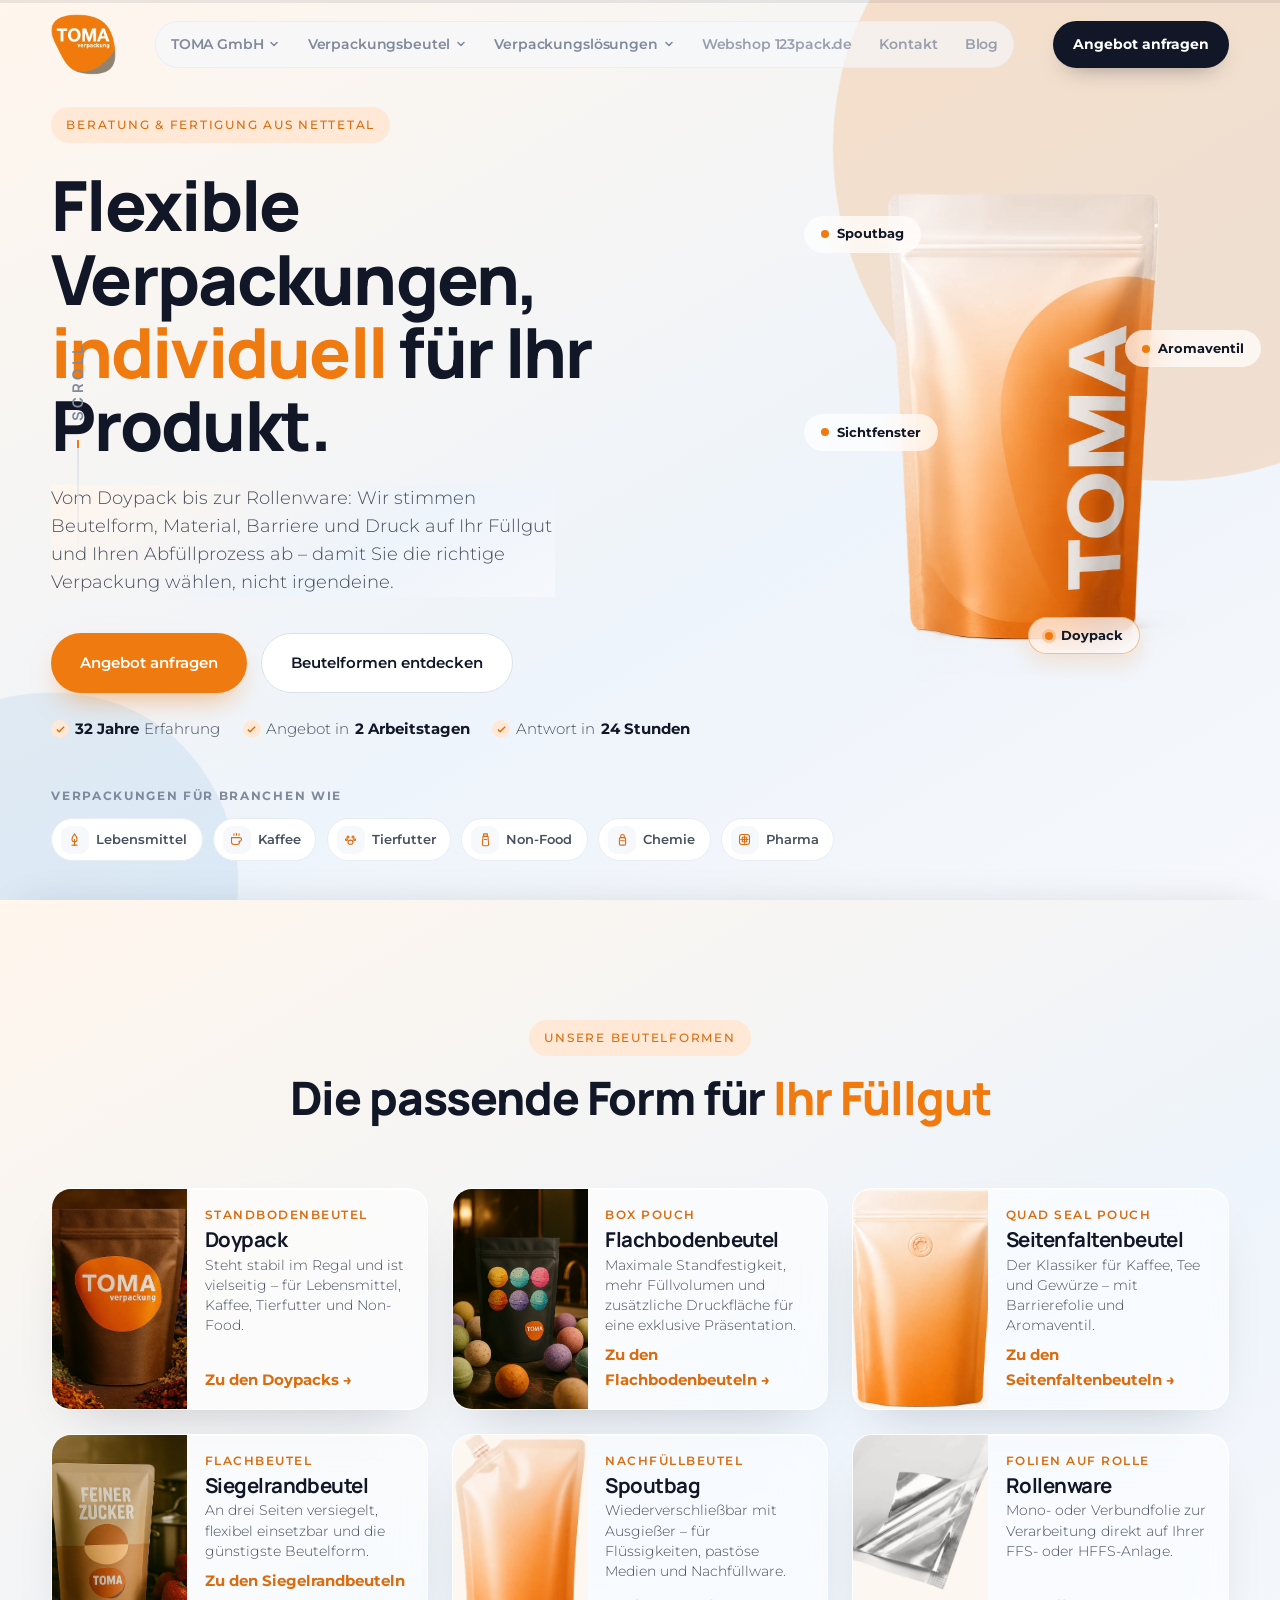
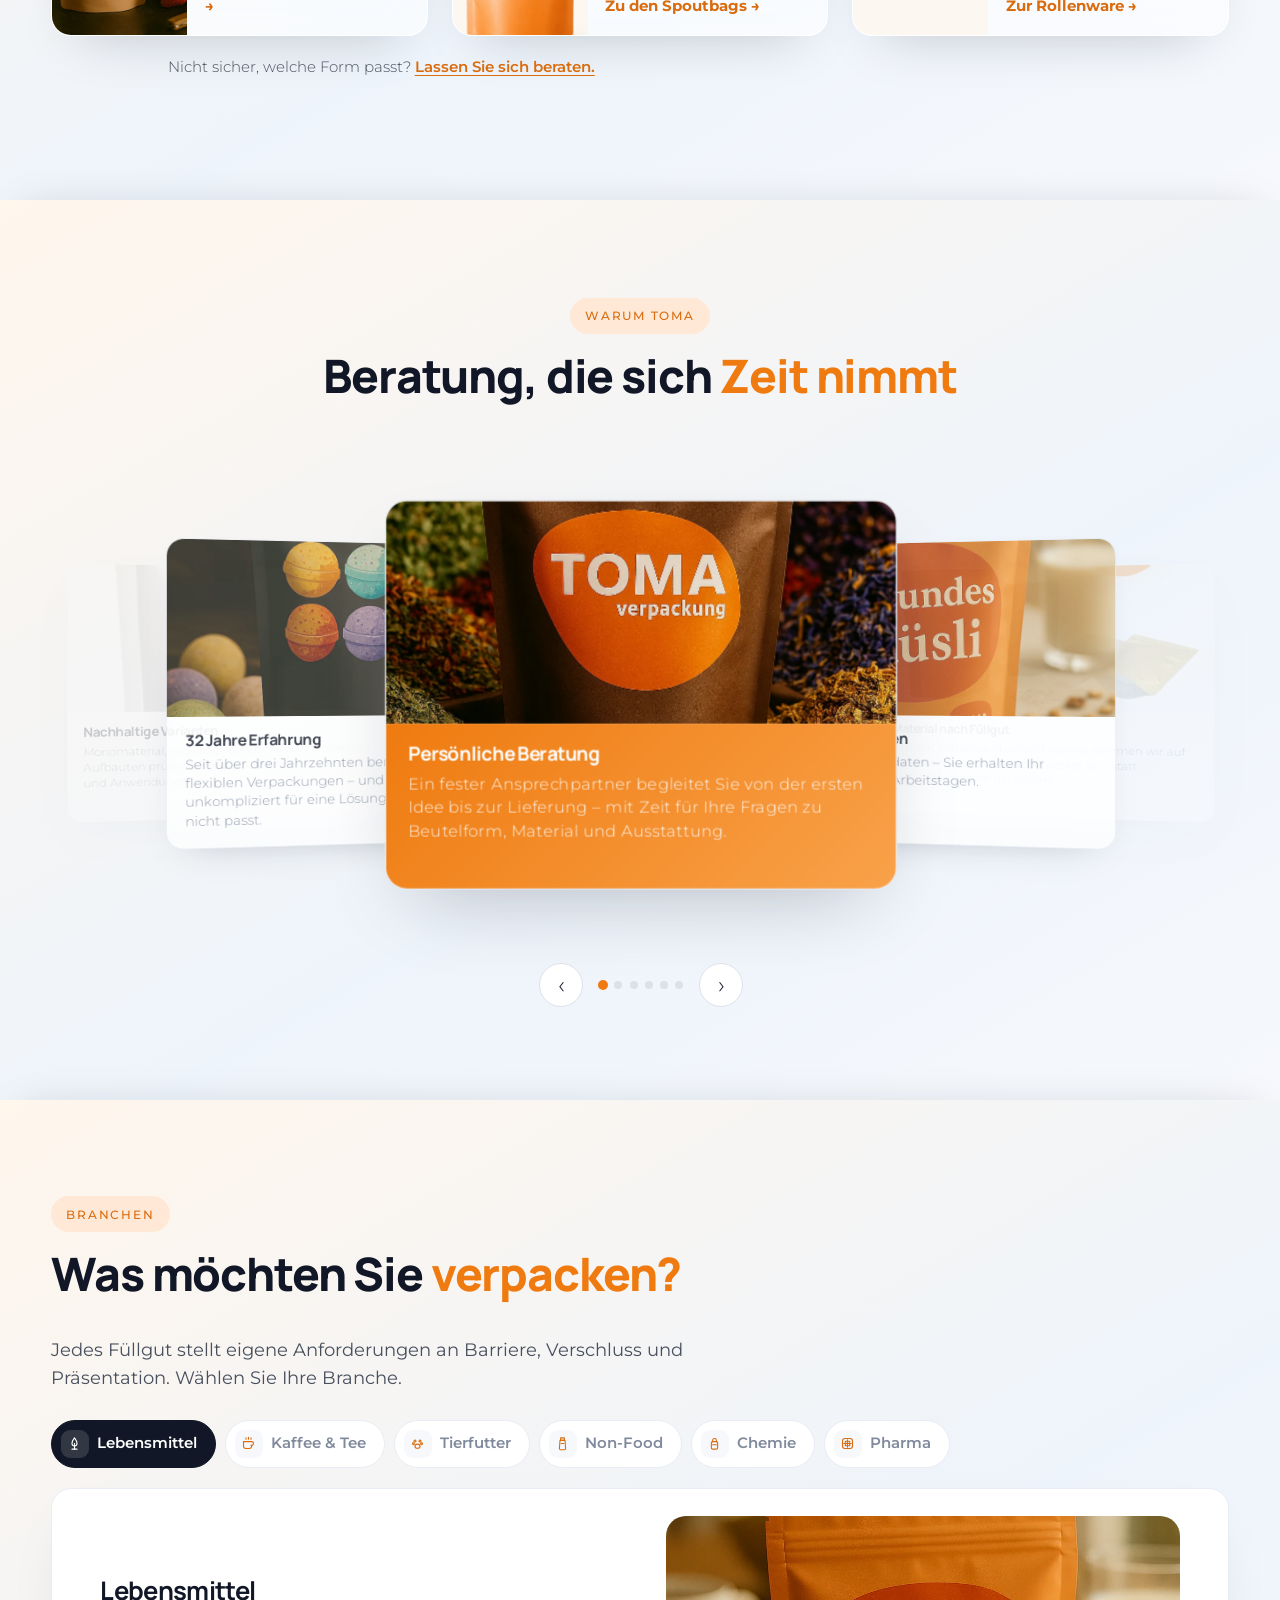
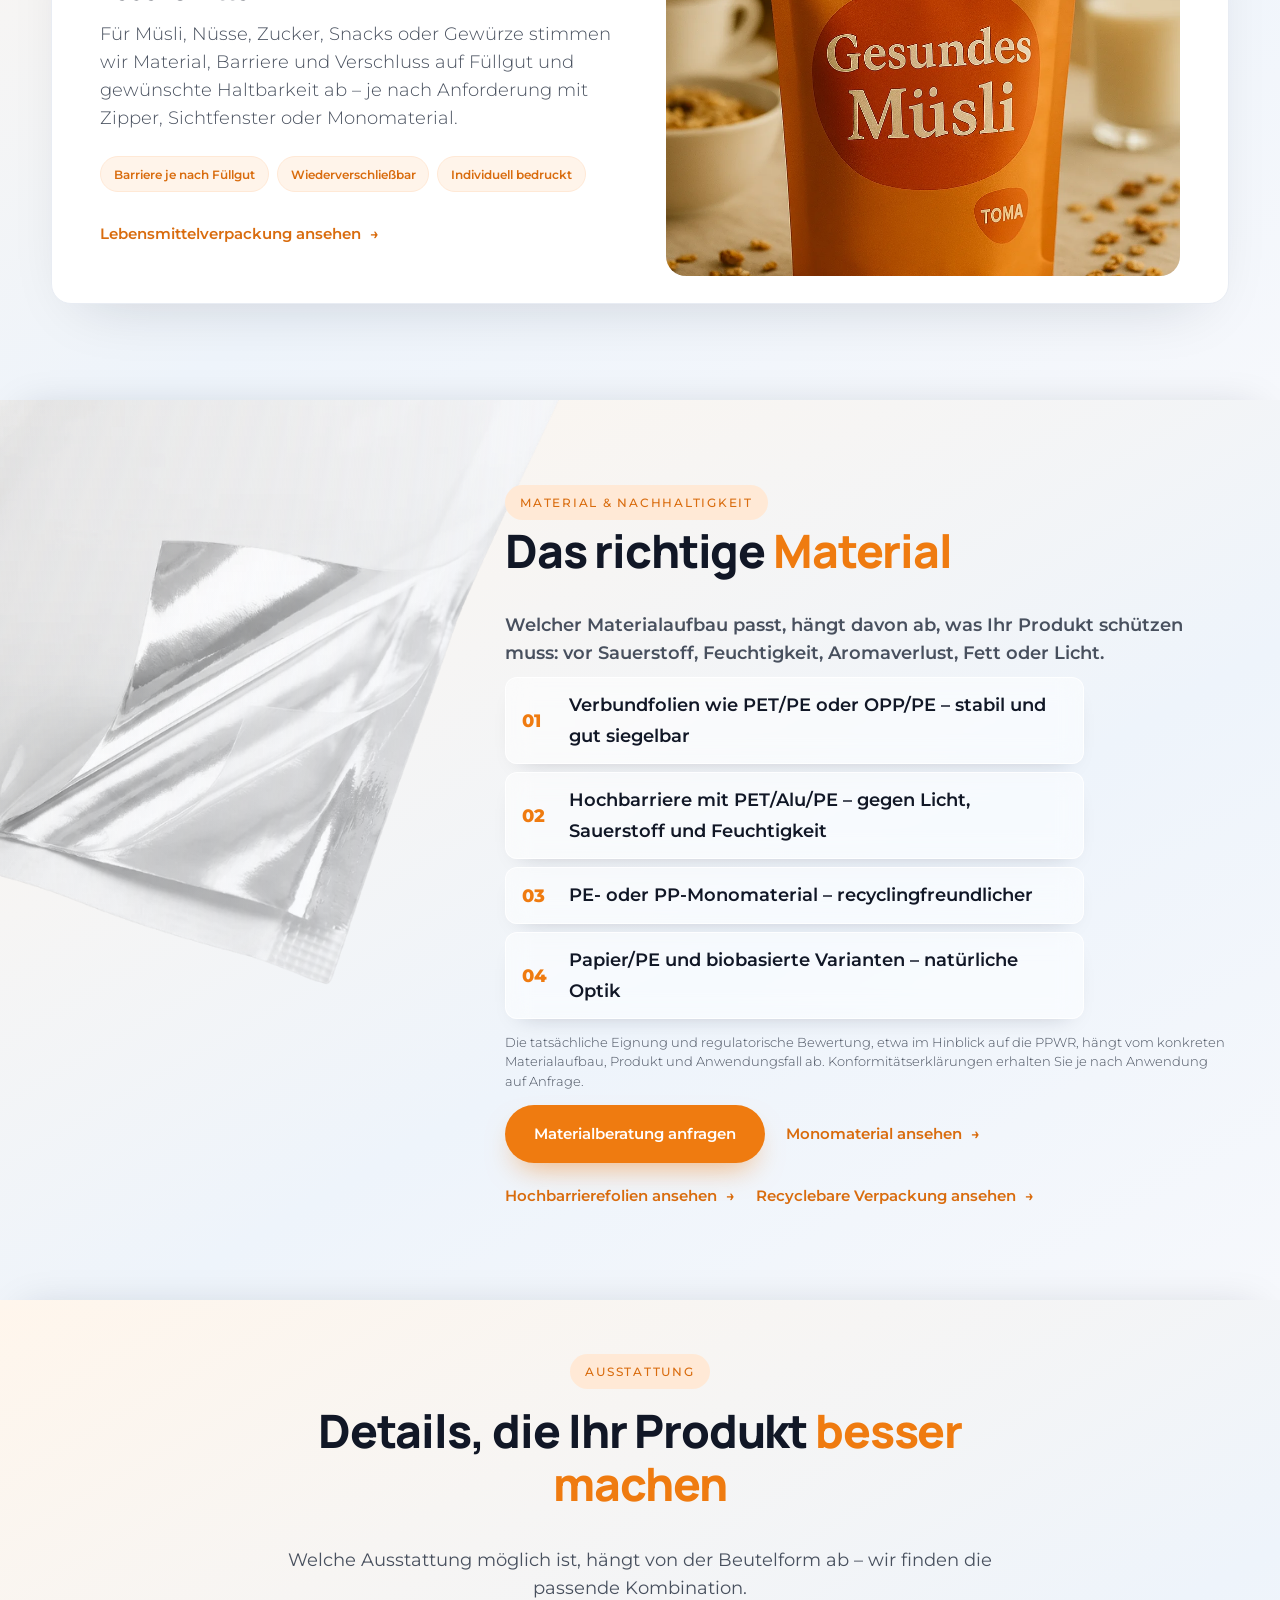
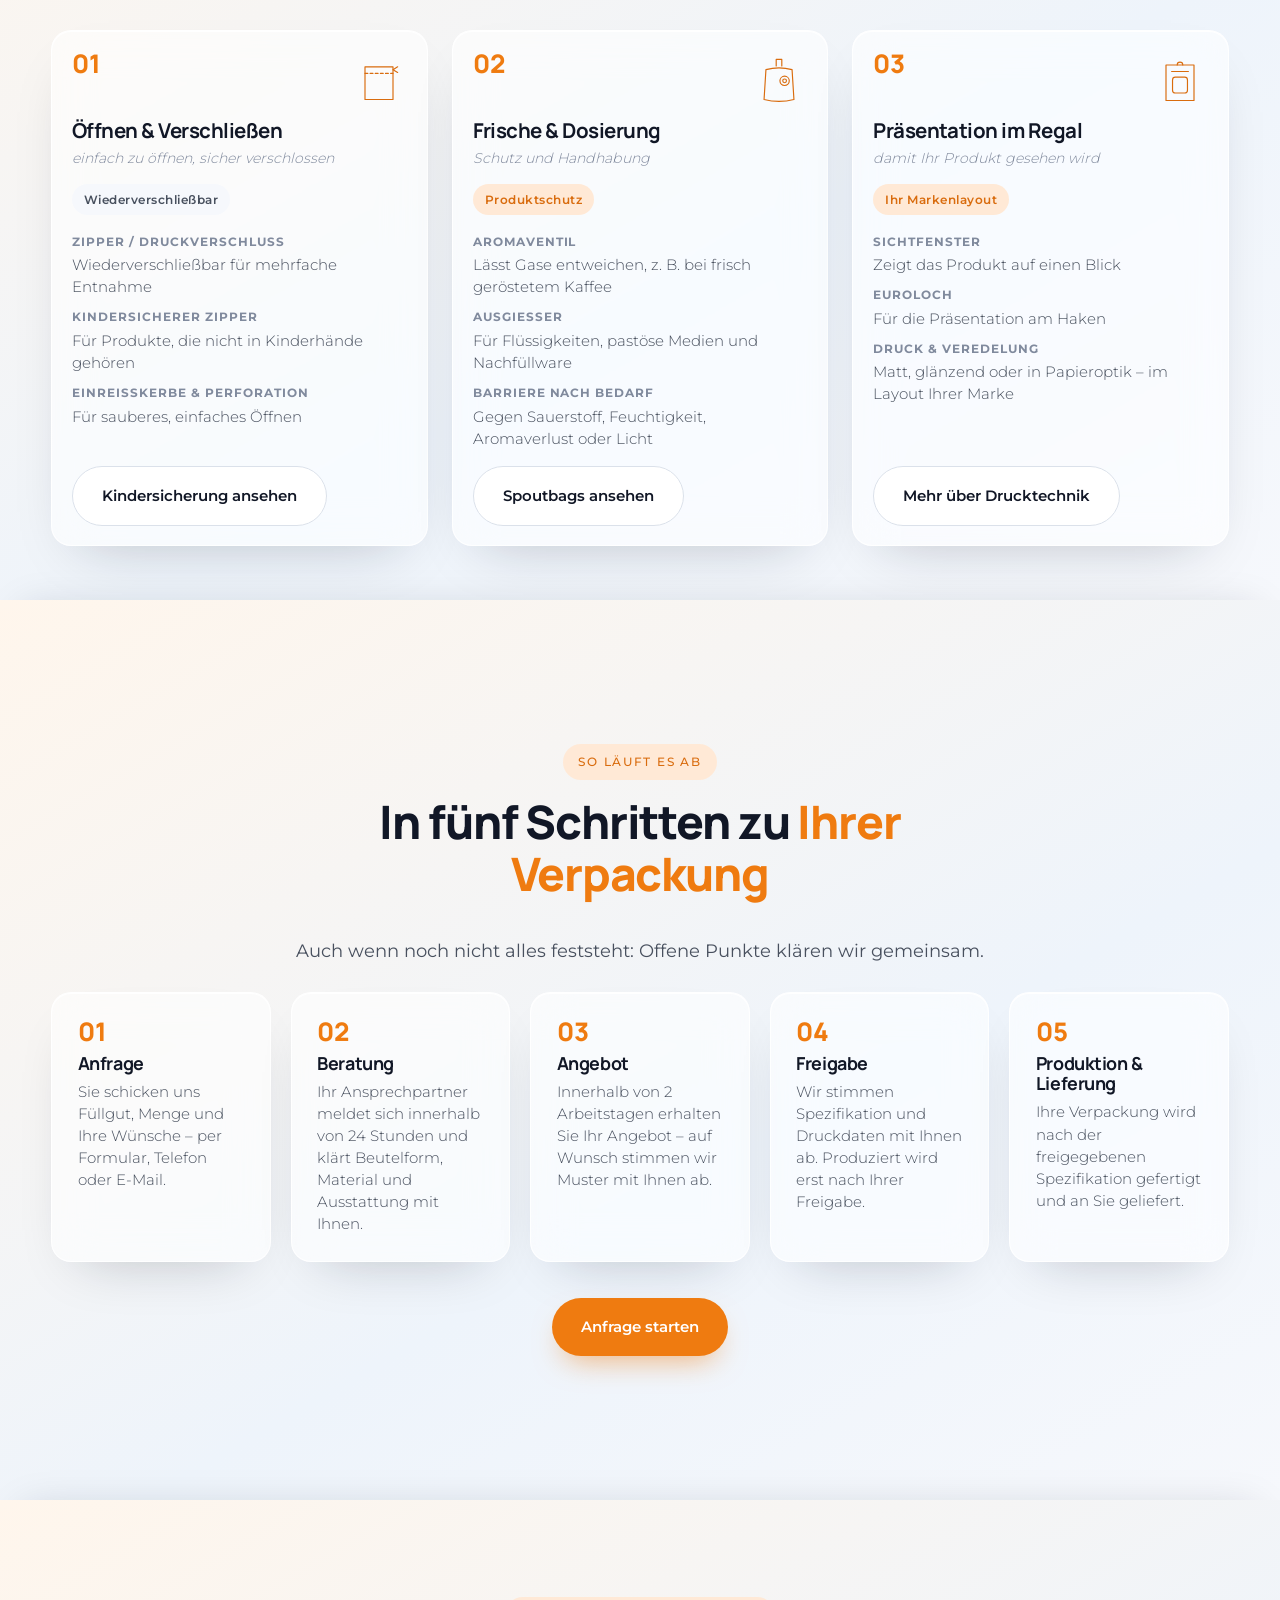
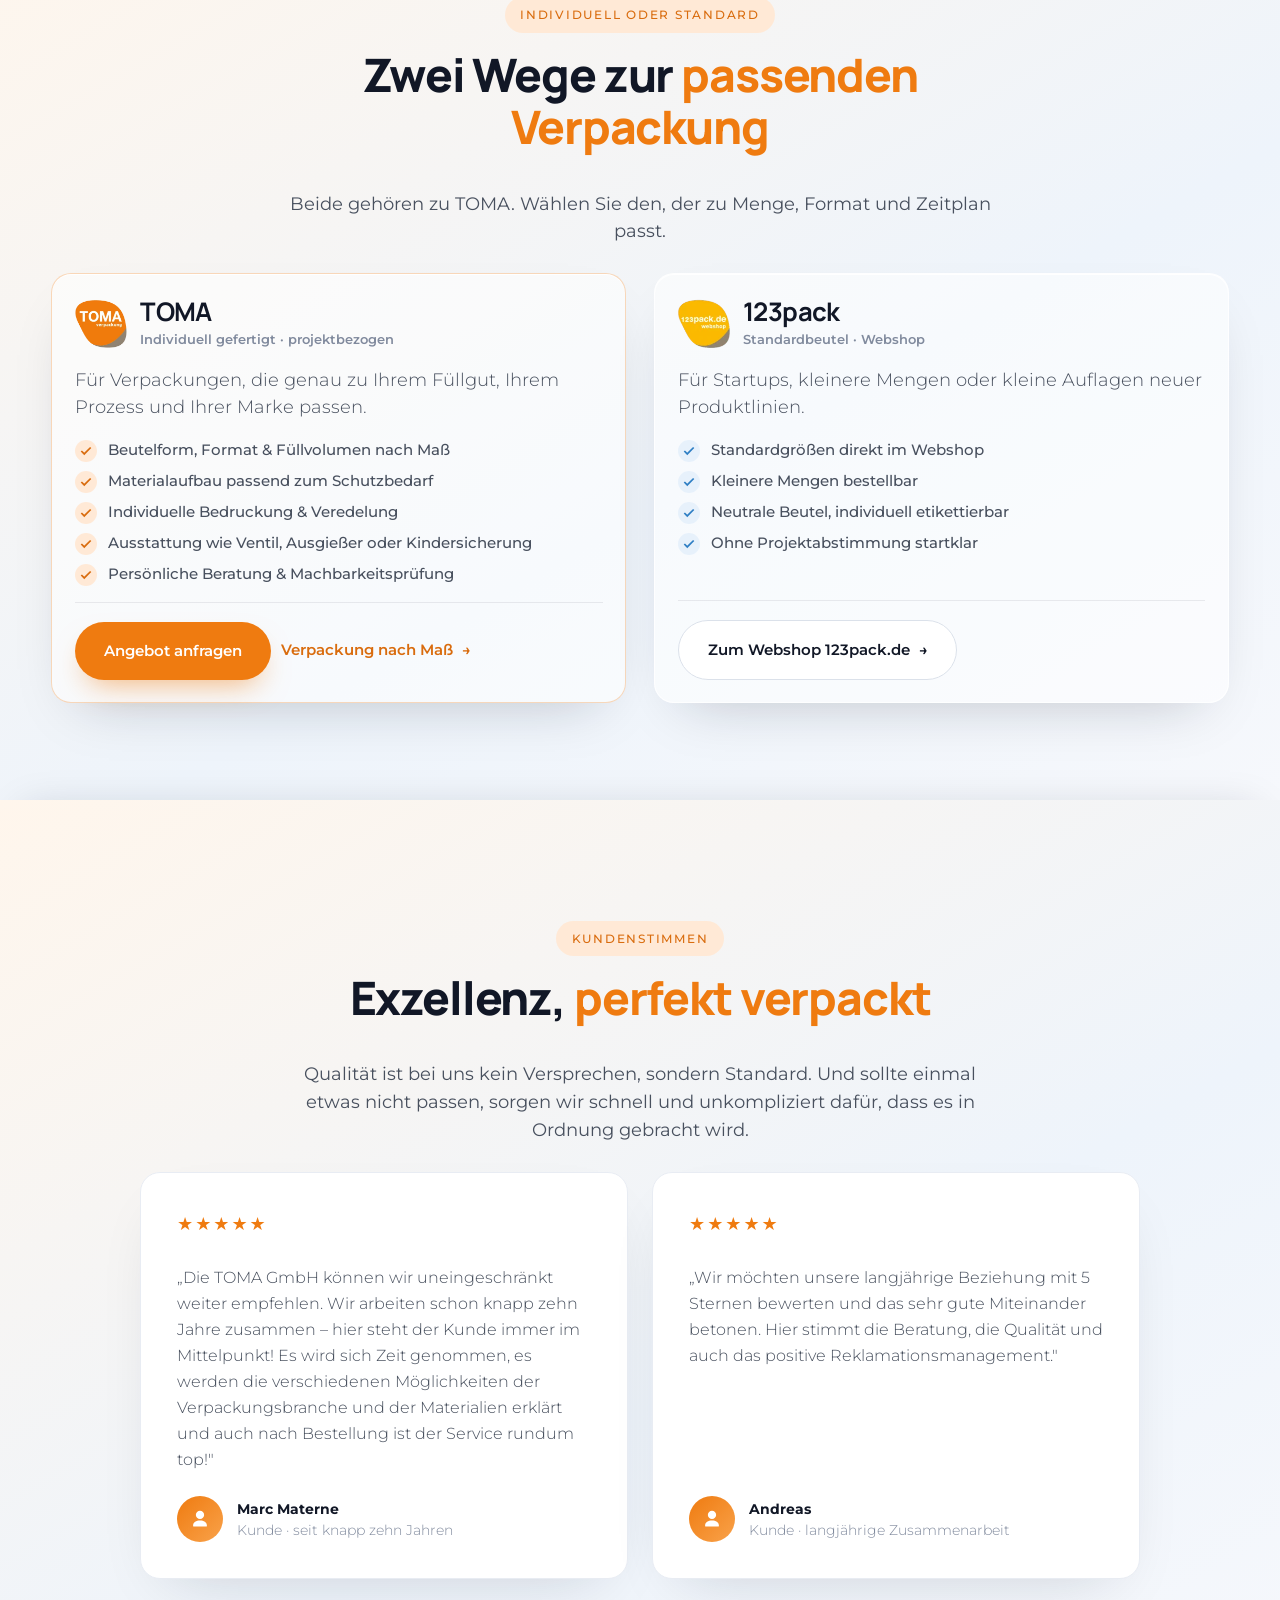
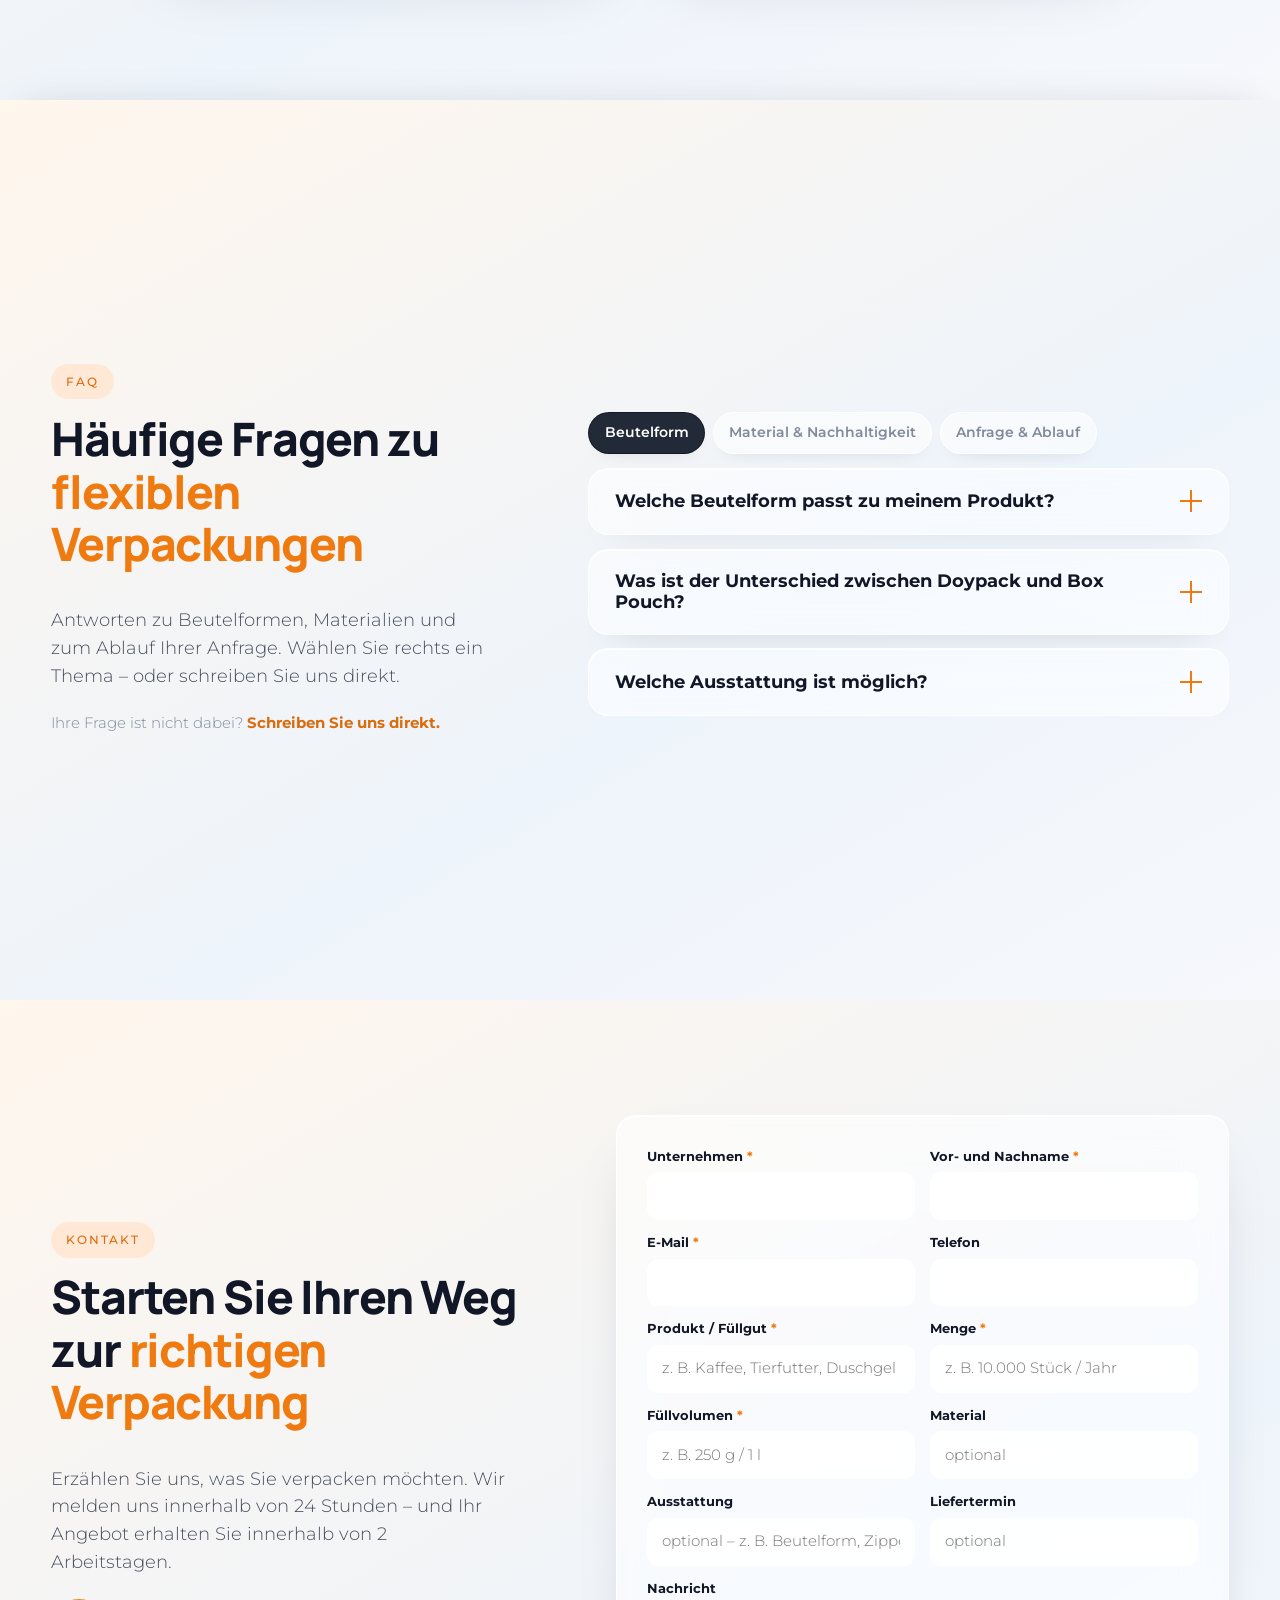
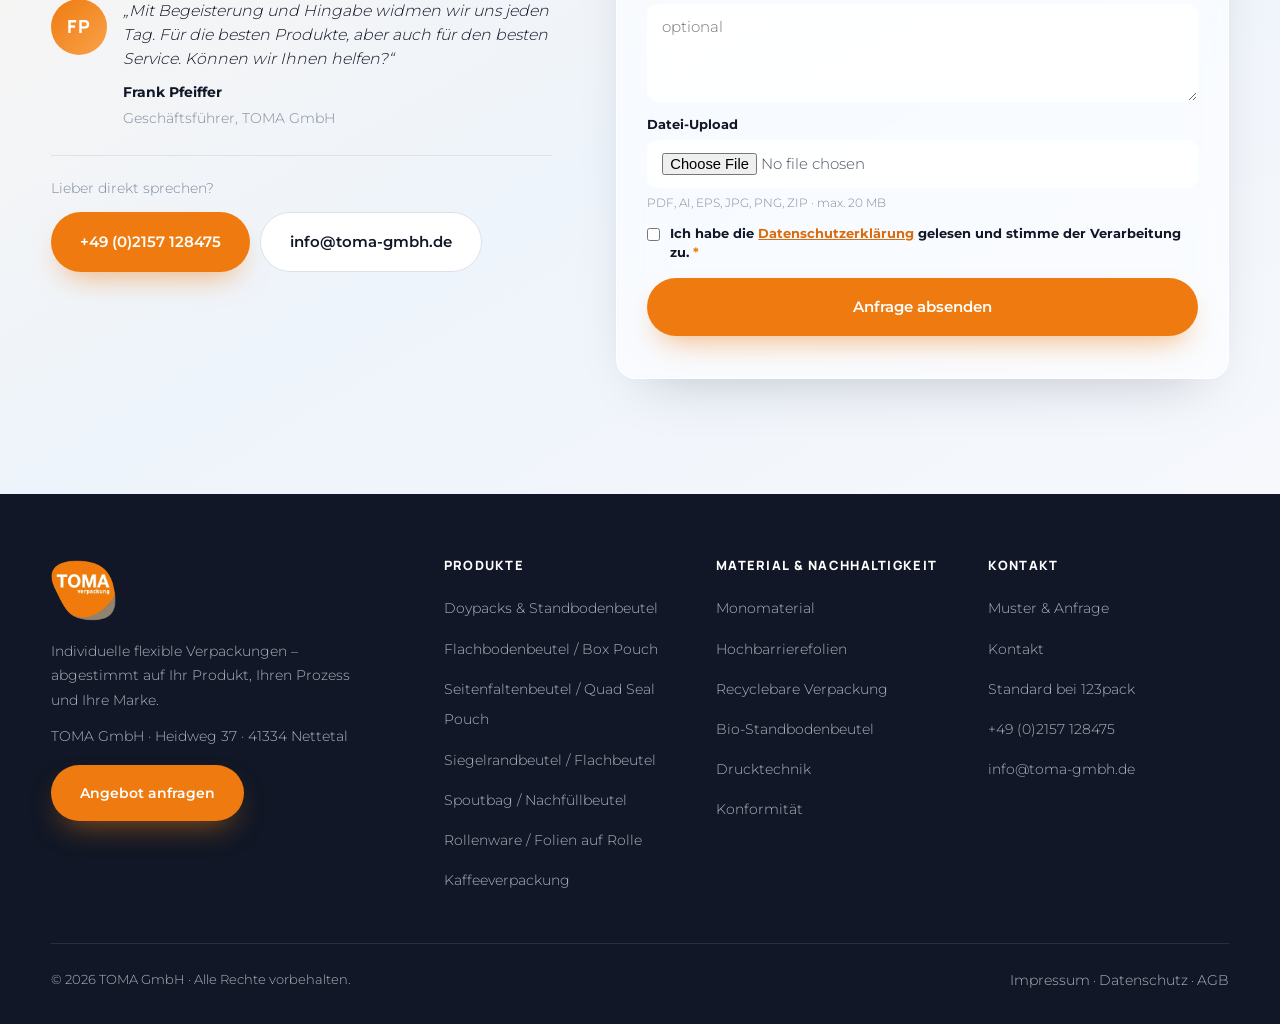
==== index.html @ 2fb482dd "startseite" ====
<!DOCTYPE html>
<html lang="de-DE" data-product="home">
<head>
  <meta charset="UTF-8" />
  <meta name="viewport" content="width=device-width, initial-scale=1.0" />
  <title>Flexible Verpackungen individuell gefertigt | TOMA GmbH</title>
  <meta name="description" content="TOMA GmbH fertigt flexible Verpackungen individuell – Doypacks, Box Pouches, Seitenfaltenbeutel, Siegelrandbeutel, Spoutbags und Rollenware. Persönliche Beratung, Angebot in 2 Arbeitstagen." />
  <meta name="leadwerk:focus-keyphrase" content="Flexible Verpackungen individuell gefertigt" />
  <meta name="theme-color" content="#ef7b10" />

  <meta property="og:type" content="website" />
  <meta property="og:title" content="Flexible Verpackungen individuell gefertigt | TOMA GmbH" />
  <meta property="og:description" content="Doypacks, Box Pouches, Seitenfaltenbeutel, Siegelrandbeutel, Spoutbags und Rollenware – abgestimmt auf Ihr Füllgut, Ihren Prozess und Ihre Marke." />
  <meta property="og:image" content="assets/doypack-scaled.webp" />
  <meta property="og:locale" content="de_DE" />
  <link rel="icon" href="assets/logo-toma.webp" type="image/webp" />

  <link rel="stylesheet" href="css/fonts-local.css" />
  <link rel="stylesheet" href="css/tokens.css" />
  <link rel="stylesheet" href="css/base.css" />
  <link rel="stylesheet" href="css/components.css" />

  <script type="application/ld+json">
  {
    "@context": "https://schema.org",
    "@type": "Organization",
    "name": "TOMA GmbH",
    "url": "https://www.toma-gmbh.de/",
    "logo": "assets/logo-toma.webp",
    "description": "Individuell gefertigte flexible Verpackungen: Doypacks, Flachbodenbeutel, Seitenfaltenbeutel, Siegelrandbeutel, Spoutbags und Rollenware.",
    "telephone": "+49-2157-128475",
    "email": "info@toma-gmbh.de",
    "address": {
      "@type": "PostalAddress",
      "streetAddress": "Heidweg 37",
      "postalCode": "41334",
      "addressLocality": "Nettetal",
      "addressCountry": "DE"
    }
  }
  </script>
</head>
<body>
  <a class="skip-link" href="#main">Zum Inhalt springen</a>

  <!-- ============================ NAV ============================ -->
  <!-- Struktur wie www.toma-gmbh.de. Verlinkt sind nur bereits angelegte Seiten; alle übrigen Punkte bleiben vorerst Text. -->
  <header class="nav" id="nav">
    <div class="nav__progress" aria-hidden="true">
      <div class="nav__progress-bar" id="navProgress"></div>
    </div>
    <div class="nav__inner">
      <a class="nav__logo" href="index.html" data-lw-page-ref="toma-kopie-home-v1" aria-label="TOMA GmbH – Startseite">
        <span class="nav__logo-mark"><img src="assets/logo-toma.webp" width="52" height="52" alt="TOMA GmbH" data-lw-global="brand.logo" data-lw-type="image" /></span>
      </a>
      <nav class="nav__links" aria-label="Hauptnavigation">
        <ul class="nav__menu">
          <li class="nav__item" data-nav-item>
            <button type="button" class="nav__trigger" aria-expanded="false" aria-controls="navSubToma">TOMA GmbH<svg class="nav__caret" viewBox="0 0 12 12" aria-hidden="true" focusable="false"><path d="M3 4.5 6 7.5l3-3"/></svg></button>
            <div class="nav__dropdown" id="navSubToma">
              <ul class="nav__sublist">
                <li><span class="nav__text">Team</span></li>
                <li><span class="nav__text">Mission und Kompetenzen</span></li>
                <li><span class="nav__text">PPWR &amp; Verpackung</span></li>
                <li><span class="nav__text">Nachhaltig und biologisch verpacken</span></li>
                <li><span class="nav__text">Konformitätserklärungen</span></li>
              </ul>
            </div>
          </li>
          <li class="nav__item" data-nav-item>
            <button type="button" class="nav__trigger" aria-expanded="false" aria-controls="navSubBeutel">Verpackungsbeutel<svg class="nav__caret" viewBox="0 0 12 12" aria-hidden="true" focusable="false"><path d="M3 4.5 6 7.5l3-3"/></svg></button>
            <div class="nav__dropdown nav__dropdown--wide" id="navSubBeutel">
              <div class="nav__beutel">
                <figure class="nav__preview" aria-hidden="true">
                  <img src="assets/doypack-tee.webp" width="1024" height="1024" alt="" loading="lazy" decoding="async" data-nav-preview-img />
                  <figcaption><b data-nav-preview-title>Doypack</b><span data-nav-preview-sub>Standbodenbeutel</span></figcaption>
                </figure>
                <ul class="nav__sublist nav__sublist--grid">
                  <li><a class="nav__sublink" href="doypack.html" data-preview-src="assets/doypack-tee.webp"><b>Doypack</b><span>Standbodenbeutel</span></a></li>
                  <li><a class="nav__sublink" href="flachbodenbeutel.html" data-preview-src="assets/doypack-05.webp"><b>Box Pouch</b><span>Flachbodenbeutel</span></a></li>
                  <li><a class="nav__sublink" href="seitenfaltenbeutel.html" data-preview-src="assets/aromaventil.webp"><b>Quadro-Seal-Pouch</b><span>Seitenfaltenbeutel</span></a></li>
                  <li><a class="nav__sublink" href="siegelrandbeutel.html" data-preview-src="assets/doypack-13.webp"><b>Siegelrandbeutel</b><span>Flachbeutel</span></a></li>
                  <li><a class="nav__sublink" href="rollenware.html" data-preview-src="assets/material.webp"><b>Rollenware</b><span>Folien auf Rolle</span></a></li>
                  <li><a class="nav__sublink" href="spoutbag.html" data-preview-src="assets/standbodenbeutel-ausgiesser.webp"><b>Spoutbag</b><span>Nachfüllbeutel</span></a></li>
                </ul>
              </div>
            </div>
          </li>
          <li class="nav__item nav__item--mega" data-nav-item>
            <button type="button" class="nav__trigger" aria-expanded="false" aria-controls="navSubLoesungen">Verpackungslösungen<svg class="nav__caret" viewBox="0 0 12 12" aria-hidden="true" focusable="false"><path d="M3 4.5 6 7.5l3-3"/></svg></button>
            <div class="nav__dropdown nav__mega" id="navSubLoesungen">
              <div class="nav__mega-grid">
                <div class="nav__mega-intro">
                  <span class="eyebrow">Verpackungslösungen</span>
                  <p class="nav__mega-title">Die passende Lösung für <em>Ihr Produkt</em></p>
                  <p class="nav__mega-copy">Material, Ausstattung und Branche bestimmen, welche Verpackung passt. Wir beraten Sie persönlich.</p>
                  <a class="btn btn--primary nav__mega-cta" href="#anfrage">Beratung anfragen</a>
                </div>
                <div class="nav__mega-col">
                  <p class="nav__mega-heading" id="navMegaMaterial">Materialanwendungen</p>
                  <p class="nav__mega-sub">Nach Füllgut und Schutzbedarf</p>
                  <ul class="nav__mega-list" aria-labelledby="navMegaMaterial">
                    <li><span class="nav__text">Hochbarrierefolien</span></li>
                    <li><span class="nav__text">Recyclebare Verpackung</span></li>
                    <li><span class="nav__text">Biologisch verpacken</span></li>
                    <li><span class="nav__text">Sterilisierfähige Beutel</span></li>
                    <li><span class="nav__text">Monomaterial</span></li>
                    <li><span class="nav__text">Mikrowellenbeutel</span></li>
                  </ul>
                </div>
                <div class="nav__mega-col">
                  <p class="nav__mega-heading" id="navMegaAttribute">Attribute</p>
                  <p class="nav__mega-sub">Funktionen und Veredelung</p>
                  <ul class="nav__mega-list" aria-labelledby="navMegaAttribute">
                    <li><span class="nav__text">Kindersichere Zipperbeutel</span></li>
                    <li><span class="nav__text">Perforationen</span></li>
                    <li><span class="nav__text">Aufdruck</span></li>
                  </ul>
                </div>
                <div class="nav__mega-col">
                  <p class="nav__mega-heading" id="navMegaBranchen">Branchen</p>
                  <p class="nav__mega-sub">Lösungen nach Einsatzbereich</p>
                  <ul class="nav__mega-list" aria-labelledby="navMegaBranchen">
                    <li><span class="nav__text">Food – Lebensmittelverpackung</span></li>
                    <li><span class="nav__text">Non-Food Verpackungsbeutel</span></li>
                    <li><span class="nav__text">Kaffeeverpackung</span></li>
                    <li><span class="nav__text">Tierfutterverpackung</span></li>
                    <li><span class="nav__text">Chemie</span></li>
                    <li><span class="nav__text">Pharma</span></li>
                  </ul>
                </div>
              </div>
              <div class="nav__mega-foot">
                <span class="nav__mega-foot-label" id="navMegaFormen">Beutelformen</span>
                <ul class="nav__mega-pills" aria-labelledby="navMegaFormen">
                  <li><a href="doypack.html">Doypack</a></li>
                  <li><a href="flachbodenbeutel.html">Box Pouch</a></li>
                  <li><a href="seitenfaltenbeutel.html">Seitenfaltenbeutel</a></li>
                  <li><a href="siegelrandbeutel.html">Siegelrandbeutel</a></li>
                  <li><a href="rollenware.html">Rollenware</a></li>
                  <li><a href="spoutbag.html">Spoutbag</a></li>
                </ul>
              </div>
            </div>
          </li>
          <li class="nav__item"><span class="nav__text nav__text--top">Webshop 123pack.de</span></li>
          <li class="nav__item"><span class="nav__text nav__text--top">Kontakt</span></li>
          <li class="nav__item"><span class="nav__text nav__text--top">Blog</span></li>
        </ul>
      </nav>
      <div class="nav__cta">
        <a class="nav__cta-btn" href="#anfrage">Angebot anfragen</a>
        <button class="nav__burger" id="navBurger" aria-label="Menü öffnen" aria-expanded="false" aria-controls="navMobile">
          <span class="nav__burger-lines" aria-hidden="true"><i></i><i></i><i></i></span>
        </button>
      </div>
    </div>
  </header>

  <div class="nav__mobile" id="navMobile" aria-hidden="true">
    <div class="nav__mobile-panel">
      <div class="nav__mobile-top">
        <span class="nav__mobile-label">Menü</span>
        <button class="nav__mobile-close" id="navClose" aria-label="Menü schließen">
          <span aria-hidden="true"></span>
        </button>
      </div>
      <nav class="nav__mobile-links" aria-label="Mobile Navigation">
        <div class="nav__mgroup" data-nav-mgroup>
          <button type="button" class="nav__mtrigger" aria-expanded="false" aria-controls="navMSubToma"><span class="nav__mnum">01</span>TOMA GmbH<svg class="nav__caret" viewBox="0 0 12 12" aria-hidden="true" focusable="false"><path d="M3 4.5 6 7.5l3-3"/></svg></button>
          <ul class="nav__msub" id="navMSubToma" hidden>
            <li><span class="nav__text">Team</span></li>
            <li><span class="nav__text">Mission und Kompetenzen</span></li>
            <li><span class="nav__text">PPWR &amp; Verpackung</span></li>
            <li><span class="nav__text">Nachhaltig und biologisch verpacken</span></li>
            <li><span class="nav__text">Konformitätserklärungen</span></li>
          </ul>
        </div>
        <div class="nav__mgroup" data-nav-mgroup>
          <button type="button" class="nav__mtrigger" aria-expanded="false" aria-controls="navMSubBeutel"><span class="nav__mnum">02</span>Verpackungsbeutel<svg class="nav__caret" viewBox="0 0 12 12" aria-hidden="true" focusable="false"><path d="M3 4.5 6 7.5l3-3"/></svg></button>
          <ul class="nav__msub" id="navMSubBeutel" hidden>
            <li><a href="doypack.html">Doypack | Standbodenbeutel</a></li>
            <li><a href="flachbodenbeutel.html">Box Pouch | Flachbodenbeutel</a></li>
            <li><a href="seitenfaltenbeutel.html">Quadro-Seal-Pouch | Seitenfaltenbeutel</a></li>
            <li><a href="siegelrandbeutel.html">Siegelrandbeutel | Flachbeutel</a></li>
            <li><a href="rollenware.html">Rollenware | Folien auf Rolle</a></li>
            <li><a href="spoutbag.html">Spoutbag / Nachfüllbeutel</a></li>
          </ul>
        </div>
        <div class="nav__mgroup" data-nav-mgroup>
          <button type="button" class="nav__mtrigger" aria-expanded="false" aria-controls="navMSubLoesungen"><span class="nav__mnum">03</span>Verpackungslösungen<svg class="nav__caret" viewBox="0 0 12 12" aria-hidden="true" focusable="false"><path d="M3 4.5 6 7.5l3-3"/></svg></button>
          <div class="nav__msub" id="navMSubLoesungen" hidden>
            <p class="nav__mheading">Materialanwendungen</p>
            <ul>
              <li><span class="nav__text">Hochbarrierefolien</span></li>
              <li><span class="nav__text">Recyclebare Verpackung</span></li>
              <li><span class="nav__text">Biologisch verpacken</span></li>
              <li><span class="nav__text">Sterilisierfähige Beutel</span></li>
              <li><span class="nav__text">Monomaterial</span></li>
              <li><span class="nav__text">Mikrowellenbeutel</span></li>
            </ul>
            <p class="nav__mheading">Attribute</p>
            <ul>
              <li><span class="nav__text">Kindersichere Zipperbeutel</span></li>
              <li><span class="nav__text">Perforationen</span></li>
              <li><span class="nav__text">Aufdruck</span></li>
            </ul>
            <p class="nav__mheading">Branchen</p>
            <ul>
              <li><span class="nav__text">Food – Lebensmittelverpackung</span></li>
              <li><span class="nav__text">Non-Food Verpackungsbeutel</span></li>
              <li><span class="nav__text">Kaffeeverpackung</span></li>
              <li><span class="nav__text">Tierfutterverpackung</span></li>
              <li><span class="nav__text">Chemie</span></li>
              <li><span class="nav__text">Pharma</span></li>
            </ul>
          </div>
        </div>
        <span class="nav__mtext"><span class="nav__mnum">04</span>Webshop 123pack.de</span>
        <span class="nav__mtext"><span class="nav__mnum">05</span>Kontakt</span>
        <span class="nav__mtext"><span class="nav__mnum">06</span>Blog</span>
      </nav>
      <a class="nav__cta-btn nav__cta-btn--block" href="#anfrage">Angebot anfragen</a>
    </div>
  </div>

  <a class="hero__scroll" href="#produkte" data-hero="scroll" aria-label="Weiter scrollen">
    <span class="hero__scroll-label">Scroll</span>
    <span class="hero__scroll-track" aria-hidden="true">
      <span class="hero__scroll-dot"></span>
    </span>
  </a>

  <main id="main">

    <!-- ============================ HERO ============================ -->
    <section class="hero stack-panel" id="hero" style="--stack-z: 1" aria-labelledby="hero-title" data-lw-section="hero">
      <div class="sil sil--hero" aria-hidden="true"><svg viewBox="0 0 200 180"><use href="#toma-silhouette"/></svg></div>
      <div class="sil sil--hero-soft" aria-hidden="true"><svg viewBox="0 0 200 180"><use href="#toma-silhouette"/></svg></div>
      <div class="container--wide hero__layout">
        <div class="hero__grid">
          <div class="hero__copy">
            <span class="eyebrow hero__eyebrow" data-hero="eyebrow" data-lw-field="hero.eyebrow" data-lw-type="text">Beratung &amp; Fertigung aus Nettetal</span>
            <h1 id="hero-title" data-lw-field="hero.title" data-lw-type="richtext">
              <span class="line"><span data-hero="line">Flexible Verpackungen,</span></span>
              <span class="line"><span data-hero="line"><em>individuell</em> für Ihr Produkt.</span></span>
            </h1>
            <p class="hero__sub lead" data-hero="sub" data-lw-field="hero.copy" data-lw-type="textarea">Vom Doypack bis zur Rollenware: Wir stimmen Beutelform, Material, Barriere und Druck auf Ihr Füllgut und Ihren Abfüllprozess ab – damit Sie die richtige Verpackung wählen, nicht irgendeine.</p>
            <div class="hero__ctas" data-hero="ctas">
              <a class="btn btn--primary" href="#anfrage">Angebot anfragen</a>
              <a class="btn btn--ghost" href="#produkte">Beutelformen entdecken</a>
            </div>
            <ul class="hero__trust" data-hero="ctas" data-lw-field="hero.trust" data-lw-type="richtext">
              <li><b>32 Jahre</b> Erfahrung</li>
              <li>Angebot in <b>2 Arbeitstagen</b></li>
              <li>Antwort in <b>24 Stunden</b></li>
            </ul>
          </div>

          <div class="hero__visual" data-hero="visual">
            <div class="media media--hero" data-hero-stage>
              <div class="hero__float" data-hero-float>
                <img src="assets/doypack-hero.webp" width="1024" height="1536" alt="TOMA Doypack Standbodenbeutel – orangefarbene Premium-Verpackung mit individueller Bedruckung" fetchpriority="high" decoding="async" data-hero-img data-lw-field="hero.image" data-lw-type="image" />
              </div>
            </div>
            <button type="button" class="hero__badge glass hero__badge--1 is-active" data-hero="badge" data-image="assets/doypack-hero.webp" data-alt="TOMA Doypack Standbodenbeutel – orangefarbene Premium-Verpackung mit individueller Bedruckung" aria-pressed="true"><span class="dot" aria-hidden="true"></span>Doypack</button>
            <button type="button" class="hero__badge glass hero__badge--2" data-hero="badge" data-image="assets/aromaventil.webp" data-alt="Doypack mit Aromaventil für produktschützende Barriere" aria-pressed="false"><span class="dot" aria-hidden="true"></span>Aromaventil</button>
            <button type="button" class="hero__badge glass hero__badge--3" data-hero="badge" data-image="assets/standbodenbeutel-ausgiesser.webp" data-alt="Doypack mit Ausgießer – Spoutbag für flüssige und pastöse Produkte" aria-pressed="false"><span class="dot" aria-hidden="true"></span>Spoutbag</button>
            <button type="button" class="hero__badge glass hero__badge--4" data-hero="badge" data-image="assets/sichtfenster.webp" data-alt="Doypack mit Sichtfenster – Produktinhalt auf einen Blick erkennbar" aria-pressed="false"><span class="dot" aria-hidden="true"></span>Sichtfenster</button>
          </div>
        </div>

        <div class="hero__strip" data-hero="strip">
          <span class="hero__strip-label">Verpackungen für Branchen wie</span>
          <div class="hero__branches" id="branchStrip"></div>
        </div>
      </div>
    </section>

    <!-- ============================ BEUTELFORMEN ============================ -->
    <!-- Bilder: Box Pouch, Seitenfaltenbeutel und Siegelrandbeutel sind Platzhalter aus dem Doypack-Bestand -->
    <section class="section products stack-panel" id="produkte" style="--stack-z: 2" aria-labelledby="products-title" data-lw-section="products">
      <div class="container--wide">
        <div class="section-head section-head--center" data-reveal>
          <span class="eyebrow">Unsere Beutelformen</span>
          <h2 id="products-title">Die passende Form für <em>Ihr Füllgut</em></h2>
        </div>
        <div class="products__grid">
          <article class="products__card" data-reveal>
            <div class="products__media"><img src="assets/doypack-tee.webp" width="1024" height="1024" alt="TOMA-Doypack mit Tee und Kräutern" loading="lazy" decoding="async" /></div>
            <div class="products__body">
              <span class="products__alias">Standbodenbeutel</span>
              <h3>Doypack</h3>
              <p>Steht stabil im Regal und ist vielseitig – für Lebensmittel, Kaffee, Tierfutter und Non-Food.</p>
              <a class="products__link" href="doypack.html">Zu den Doypacks <span class="arrow" aria-hidden="true">→</span></a>
            </div>
          </article>
          <article class="products__card" data-reveal>
            <div class="products__media"><img src="assets/doypack-05.webp" width="1024" height="1536" alt="Platzhalter: Flachbodenbeutel / Box Pouch" loading="lazy" decoding="async" /></div>
            <div class="products__body">
              <span class="products__alias">Box Pouch</span>
              <h3>Flachbodenbeutel</h3>
              <p>Maximale Standfestigkeit, mehr Füllvolumen und zusätzliche Druckfläche für eine exklusive Präsentation.</p>
              <a class="products__link" href="flachbodenbeutel.html">Zu den Flachbodenbeuteln <span class="arrow" aria-hidden="true">→</span></a>
            </div>
          </article>
          <article class="products__card" data-reveal>
            <div class="products__media"><img src="assets/aromaventil.webp" width="918" height="1306" alt="Platzhalter: Seitenfaltenbeutel mit Aromaventil" loading="lazy" decoding="async" /></div>
            <div class="products__body">
              <span class="products__alias">Quad Seal Pouch</span>
              <h3>Seitenfaltenbeutel</h3>
              <p>Der Klassiker für Kaffee, Tee und Gewürze – mit Barrierefolie und Aromaventil.</p>
              <a class="products__link" href="seitenfaltenbeutel.html">Zu den Seitenfaltenbeuteln <span class="arrow" aria-hidden="true">→</span></a>
            </div>
          </article>
          <article class="products__card" data-reveal>
            <div class="products__media"><img src="assets/doypack-13.webp" width="1024" height="1024" alt="Platzhalter: Siegelrandbeutel / Flachbeutel" loading="lazy" decoding="async" /></div>
            <div class="products__body">
              <span class="products__alias">Flachbeutel</span>
              <h3>Siegelrandbeutel</h3>
              <p>An drei Seiten versiegelt, flexibel einsetzbar und die günstigste Beutelform.</p>
              <a class="products__link" href="siegelrandbeutel.html">Zu den Siegelrandbeuteln <span class="arrow" aria-hidden="true">→</span></a>
            </div>
          </article>
          <article class="products__card" data-reveal>
            <div class="products__media"><img src="assets/standbodenbeutel-ausgiesser.webp" width="638" height="1033" alt="Standbodenbeutel mit Ausgießer und Schraubkappe" loading="lazy" decoding="async" /></div>
            <div class="products__body">
              <span class="products__alias">Nachfüllbeutel</span>
              <h3>Spoutbag</h3>
              <p>Wiederverschließbar mit Ausgießer – für Flüssigkeiten, pastöse Medien und Nachfüllware.</p>
              <a class="products__link" href="spoutbag.html">Zu den Spoutbags <span class="arrow" aria-hidden="true">→</span></a>
            </div>
          </article>
          <article class="products__card" data-reveal>
            <div class="products__media"><img src="assets/material.webp" width="761" height="900" alt="Illustration verschiedener Materialschichten einer Verbundfolie" loading="lazy" decoding="async" /></div>
            <div class="products__body">
              <span class="products__alias">Folien auf Rolle</span>
              <h3>Rollenware</h3>
              <p>Mono- oder Verbundfolie zur Verarbeitung direkt auf Ihrer FFS- oder HFFS-Anlage.</p>
              <a class="products__link" href="rollenware.html">Zur Rollenware <span class="arrow" aria-hidden="true">→</span></a>
            </div>
          </article>
        </div>
        <p class="products__hint" data-reveal>Nicht sicher, welche Form passt? <a href="#anfrage">Lassen Sie sich beraten.</a></p>
      </div>
    </section>

    <!-- ============================ VORTEILE-KARUSSELL ============================ -->
    <section class="section values stack-panel" id="warum" style="--stack-z: 3" aria-labelledby="values-title" data-lw-section="benefits">
      <div class="container--wide">
        <div class="section-head section-head--center" data-reveal>
          <span class="eyebrow">Warum TOMA</span>
          <h2 id="values-title">Beratung, die sich <em>Zeit nimmt</em></h2>
        </div>
        <div class="values-carousel" id="valuesCarousel" data-reveal aria-roledescription="Karussell" aria-label="Vorteile von TOMA">
          <div class="values-carousel__viewport">
            <div class="values-carousel__track"></div>
          </div>
          <div class="values-carousel__controls">
            <button type="button" class="values-carousel__btn" data-values-prev aria-label="Vorherige Vorteile">‹</button>
            <div class="values-carousel__dots" role="tablist" aria-label="Vorteile wählen"></div>
            <button type="button" class="values-carousel__btn" data-values-next aria-label="Nächste Vorteile">›</button>
          </div>
        </div>
      </div>
    </section>

    <!-- ============================ BRANCHEN (Tabs) ============================ -->
    <section class="section apps stack-panel" id="branchen" style="--stack-z: 4" aria-labelledby="apps-title" data-lw-section="applications">
      <div class="container--wide">
        <div class="section-head" data-reveal>
          <span class="eyebrow">Branchen</span>
          <h2 id="apps-title">Was möchten Sie <em>verpacken?</em></h2>
          <p>Jedes Füllgut stellt eigene Anforderungen an Barriere, Verschluss und Präsentation. Wählen Sie Ihre Branche.</p>
        </div>
        <div class="apps__tabs" role="tablist" aria-label="Branchen" id="appsTabs"></div>
        <div class="apps__stage card" data-reveal>
          <div class="apps__panel" id="appsPanel"></div>
          <div class="apps__visual" id="appsVisual" aria-hidden="true"></div>
        </div>
      </div>
    </section>

    <!-- ============================ MATERIAL & NACHHALTIGKEIT ============================ -->
    <section class="section material stack-panel" id="material" style="--stack-z: 5" aria-labelledby="material-title" data-lw-section="material">
      <div class="material__bg" aria-hidden="true">
        <img src="assets/material.webp" width="761" height="900" alt="Illustration verschiedener Materialschichten einer Verbundfolie" loading="lazy" decoding="async" data-lw-field="material.image" data-lw-type="image" />
      </div>
      <div class="container--wide material__layout">
        <div class="material__text">
          <span class="eyebrow" data-reveal>Material &amp; Nachhaltigkeit</span>
          <h2 id="material-title" data-reveal>Das richtige <em>Material</em></h2>
          <p class="material__lead" data-reveal>Welcher Materialaufbau passt, hängt davon ab, was Ihr Produkt schützen muss: vor Sauerstoff, Feuchtigkeit, Aromaverlust, Fett oder Licht.</p>
          <ul class="material__props">
            <li data-reveal><span class="material__n">01</span><span>Verbundfolien wie PET/PE oder OPP/PE – stabil und gut siegelbar</span></li>
            <li data-reveal><span class="material__n">02</span><span>Hochbarriere mit PET/Alu/PE – gegen Licht, Sauerstoff und Feuchtigkeit</span></li>
            <li data-reveal><span class="material__n">03</span><span>PE- oder PP-Monomaterial – recyclingfreundlicher</span></li>
            <li data-reveal><span class="material__n">04</span><span>Papier/PE und biobasierte Varianten – natürliche Optik</span></li>
          </ul>
          <p class="material__note" data-reveal>Die tatsächliche Eignung und regulatorische Bewertung, etwa im Hinblick auf die PPWR, hängt vom konkreten Materialaufbau, Produkt und Anwendungsfall ab. Konformitätserklärungen erhalten Sie je nach Anwendung auf Anfrage.</p>
          <div class="material__links" data-reveal>
            <a class="btn btn--primary" href="#anfrage">Materialberatung anfragen</a>
            <a class="btn btn--link" href="https://www.toma-gmbh.de/monomaterial/">Monomaterial ansehen <span class="arrow" aria-hidden="true">→</span></a>
            <a class="btn btn--link" href="https://www.toma-gmbh.de/hochbarrierefolien/">Hochbarrierefolien ansehen <span class="arrow" aria-hidden="true">→</span></a>
            <a class="btn btn--link" href="https://www.toma-gmbh.de/recyclebare-verpackung/">Recyclebare Verpackung ansehen <span class="arrow" aria-hidden="true">→</span></a>
          </div>
        </div>
      </div>
    </section>

    <!-- ============================ AUSSTATTUNG ============================ -->
    <section class="section variants stack-panel" id="optionen" style="--stack-z: 6" aria-labelledby="options-title" data-lw-section="options">
      <div class="container--wide">
        <div class="section-head section-head--center" data-reveal>
          <span class="eyebrow">Ausstattung</span>
          <h2 id="options-title">Details, die Ihr Produkt <em>besser machen</em></h2>
          <p>Welche Ausstattung möglich ist, hängt von der Beutelform ab – wir finden die passende Kombination.</p>
        </div>
        <div class="variants__grid">
          <article class="variants__card" data-reveal>
            <div class="variants__top">
              <span class="variants__n">01</span>
              <svg class="variants__icon" viewBox="0 0 120 120" aria-hidden="true" focusable="false">
                <path d="M30 34h60v70H30z"/>
                <path d="M30 48h60" stroke-dasharray="6 5"/>
                <path d="M90 40l10-6M90 40l10 6"/>
              </svg>
            </div>
            <h3>Öffnen &amp; Verschließen</h3>
            <p class="variants__alias">einfach zu öffnen, sicher verschlossen</p>
            <span class="variants__tag">Wiederverschließbar</span>
            <dl class="variants__specs">
              <div><dt>Zipper / Druckverschluss</dt><dd>Wiederverschließbar für mehrfache Entnahme</dd></div>
              <div><dt>Kindersicherer Zipper</dt><dd>Für Produkte, die nicht in Kinderhände gehören</dd></div>
              <div><dt>Einreißkerbe &amp; Perforation</dt><dd>Für sauberes, einfaches Öffnen</dd></div>
            </dl>
            <a class="btn btn--ghost variants__cta" href="https://www.toma-gmbh.de/kindersichere-zipperbeutel/">Kindersicherung ansehen</a>
          </article>

          <article class="variants__card" data-reveal>
            <div class="variants__top">
              <span class="variants__n">02</span>
              <svg class="variants__icon" viewBox="0 0 120 120" aria-hidden="true" focusable="false">
                <path d="M32 40q28-8 56 0l4 64q-32 8-64 0z"/>
                <circle cx="72" cy="64" r="10"/>
                <circle cx="72" cy="64" r="4"/>
                <path d="M54 32V18h12v14"/>
              </svg>
            </div>
            <h3>Frische &amp; Dosierung</h3>
            <p class="variants__alias">Schutz und Handhabung</p>
            <span class="variants__tag variants__tag--accent">Produktschutz</span>
            <dl class="variants__specs">
              <div><dt>Aromaventil</dt><dd>Lässt Gase entweichen, z. B. bei frisch geröstetem Kaffee</dd></div>
              <div><dt>Ausgießer</dt><dd>Für Flüssigkeiten, pastöse Medien und Nachfüllware</dd></div>
              <div><dt>Barriere nach Bedarf</dt><dd>Gegen Sauerstoff, Feuchtigkeit, Aromaverlust oder Licht</dd></div>
            </dl>
            <a class="btn btn--ghost variants__cta" href="spoutbag.html">Spoutbags ansehen</a>
          </article>

          <article class="variants__card" data-reveal>
            <div class="variants__top">
              <span class="variants__n">03</span>
              <svg class="variants__icon" viewBox="0 0 120 120" aria-hidden="true" focusable="false">
                <path d="M30 30h60v76H30z"/>
                <rect x="44" y="56" width="32" height="34" rx="6"/>
                <path d="M54 30a6 6 0 0 1 12 0"/>
                <path d="M42 44h36"/>
              </svg>
            </div>
            <h3>Präsentation im Regal</h3>
            <p class="variants__alias">damit Ihr Produkt gesehen wird</p>
            <span class="variants__tag variants__tag--accent">Ihr Markenlayout</span>
            <dl class="variants__specs">
              <div><dt>Sichtfenster</dt><dd>Zeigt das Produkt auf einen Blick</dd></div>
              <div><dt>Euroloch</dt><dd>Für die Präsentation am Haken</dd></div>
              <div><dt>Druck &amp; Veredelung</dt><dd>Matt, glänzend oder in Papieroptik – im Layout Ihrer Marke</dd></div>
            </dl>
            <a class="btn btn--ghost variants__cta" href="https://www.toma-gmbh.de/drucktechnik/">Mehr über Drucktechnik</a>
          </article>
        </div>
      </div>
    </section>

    <!-- ============================ ABLAUF ============================ -->
    <section class="section process stack-panel" id="ablauf" style="--stack-z: 7" aria-labelledby="process-title" data-lw-section="process">
      <div class="container--wide">
        <div class="section-head section-head--center" data-reveal>
          <span class="eyebrow">So läuft es ab</span>
          <h2 id="process-title">In fünf Schritten zu <em>Ihrer Verpackung</em></h2>
          <p>Auch wenn noch nicht alles feststeht: Offene Punkte klären wir gemeinsam.</p>
        </div>
        <ol class="process__list">
          <li class="process__step" data-reveal>
            <span class="process__n">01</span>
            <h3>Anfrage</h3>
            <p>Sie schicken uns Füllgut, Menge und Ihre Wünsche – per Formular, Telefon oder E-Mail.</p>
          </li>
          <li class="process__step" data-reveal>
            <span class="process__n">02</span>
            <h3>Beratung</h3>
            <p>Ihr Ansprechpartner meldet sich innerhalb von 24 Stunden und klärt Beutelform, Material und Ausstattung mit Ihnen.</p>
          </li>
          <li class="process__step" data-reveal>
            <span class="process__n">03</span>
            <h3>Angebot</h3>
            <p>Innerhalb von 2 Arbeitstagen erhalten Sie Ihr Angebot – auf Wunsch stimmen wir Muster mit Ihnen ab.</p>
          </li>
          <li class="process__step" data-reveal>
            <span class="process__n">04</span>
            <h3>Freigabe</h3>
            <p>Wir stimmen Spezifikation und Druckdaten mit Ihnen ab. Produziert wird erst nach Ihrer Freigabe.</p>
          </li>
          <li class="process__step" data-reveal>
            <span class="process__n">05</span>
            <h3>Produktion &amp; Lieferung</h3>
            <p>Ihre Verpackung wird nach der freigegebenen Spezifikation gefertigt und an Sie geliefert.</p>
          </li>
        </ol>
        <div class="process__cta" data-reveal>
          <a class="btn btn--primary" href="#anfrage">Anfrage starten</a>
        </div>
      </div>
    </section>

    <!-- ============================ INDIVIDUELL ODER STANDARD ============================ -->
    <section class="section compare stack-panel" id="standard" style="--stack-z: 8" aria-labelledby="compare-title" data-lw-section="comparison">
      <div class="container--wide">
        <div class="compare__intro section-head section-head--center" data-reveal>
          <span class="eyebrow">Individuell oder Standard</span>
          <h2 id="compare-title">Zwei Wege zur <em>passenden Verpackung</em></h2>
          <p>Beide gehören zu TOMA. Wählen Sie den, der zu Menge, Format und Zeitplan passt.</p>
        </div>

        <div class="compare__grid" data-reveal>
          <article class="compare__panel compare__panel--toma">
            <div class="compare__brand">
              <img src="assets/logo-toma.webp" width="56" height="56" alt="TOMA GmbH" />
              <div>
                <h3>TOMA</h3>
                <small>Individuell gefertigt · projektbezogen</small>
              </div>
            </div>
            <p class="compare__lead">Für Verpackungen, die genau zu Ihrem Füllgut, Ihrem Prozess und Ihrer Marke passen.</p>
            <ul class="compare__list">
              <li>Beutelform, Format &amp; Füllvolumen nach Maß</li>
              <li>Materialaufbau passend zum Schutzbedarf</li>
              <li>Individuelle Bedruckung &amp; Veredelung</li>
              <li>Ausstattung wie Ventil, Ausgießer oder Kindersicherung</li>
              <li>Persönliche Beratung &amp; Machbarkeitsprüfung</li>
            </ul>
            <div class="compare__foot">
              <a class="btn btn--primary" href="#anfrage">Angebot anfragen</a>
              <a class="btn btn--link" href="https://www.toma-gmbh.de/verpackungsloesungen/">Verpackung nach Maß <span class="arrow" aria-hidden="true">→</span></a>
            </div>
          </article>

          <article class="compare__panel compare__panel--std">
            <div class="compare__brand">
              <img src="assets/logo-123pack.webp" width="56" height="56" alt="123pack" />
              <div>
                <h3>123pack</h3>
                <small>Standardbeutel · Webshop</small>
              </div>
            </div>
            <p class="compare__lead">Für Startups, kleinere Mengen oder kleine Auflagen neuer Produktlinien.</p>
            <ul class="compare__list">
              <li>Standardgrößen direkt im Webshop</li>
              <li>Kleinere Mengen bestellbar</li>
              <li>Neutrale Beutel, individuell etikettierbar</li>
              <li>Ohne Projektabstimmung startklar</li>
            </ul>
            <div class="compare__foot">
              <a class="btn btn--ghost" href="https://www.123pack.de/" target="_blank" rel="noopener noreferrer">Zum Webshop 123pack.de <span class="arrow" aria-hidden="true">→</span></a>
            </div>
          </article>
        </div>
      </div>
    </section>

    <!-- ============================ TESTIMONIALS ============================ -->
    <section class="section quotes stack-panel" id="stimmen" style="--stack-z: 9" aria-labelledby="quotes-title" data-lw-section="testimonials">
      <div class="container--wide">
        <div class="section-head section-head--center" data-reveal>
          <span class="eyebrow">Kundenstimmen</span>
          <h2 id="quotes-title">Exzellenz, <em>perfekt verpackt</em></h2>
          <p data-lw-field="testimonials.copy" data-lw-type="textarea">Qualität ist bei uns kein Versprechen, sondern Standard. Und sollte einmal etwas nicht passen, sorgen wir schnell und unkompliziert dafür, dass es in Ordnung gebracht wird.</p>
        </div>
        <div class="quotes__grid quotes__grid--duo" id="testimonialGrid"></div>
      </div>
    </section>

    <!-- ============================ FAQ ============================ -->
    <section class="section faq stack-panel" id="faq" style="--stack-z: 10" aria-labelledby="faq-title" data-lw-section="faq">
      <div class="container--wide faq__layout">
        <div class="faq__intro" data-reveal>
          <span class="eyebrow faq__eyebrow">FAQ</span>
          <h2 id="faq-title" class="faq__title">Häufige Fragen zu <em>flexiblen Verpackungen</em></h2>
          <p class="faq__intro-text">Antworten zu Beutelformen, Materialien und zum Ablauf Ihrer Anfrage. Wählen Sie rechts ein Thema – oder schreiben Sie uns direkt.</p>
          <p class="faq__intro-note">Ihre Frage ist nicht dabei? <a href="#anfrage">Schreiben Sie uns direkt.</a></p>
        </div>
        <div class="faq__panel">
          <div class="faq__cats" id="faqCats" data-reveal></div>
          <div class="faq__list" id="faqList" role="tabpanel" aria-live="polite"></div>
        </div>
      </div>
    </section>

    <!-- ============================ KONTAKT / ANFRAGE ============================ -->
    <section class="section lead" id="anfrage" aria-labelledby="lead-title" data-lw-section="contact">
      <div class="container--wide lead__layout">
        <div class="lead__intro">
          <span class="eyebrow lead__eyebrow" data-reveal>Kontakt</span>
          <h2 id="lead-title" class="lead__title" data-reveal>Starten Sie Ihren Weg zur <em>richtigen Verpackung</em></h2>
          <p class="lead__text" data-reveal>Erzählen Sie uns, was Sie verpacken möchten. Wir melden uns innerhalb von 24 Stunden – und Ihr Angebot erhalten Sie innerhalb von 2 Arbeitstagen.</p>
          <figure class="lead__person" data-reveal>
            <span class="lead__person-mark" aria-hidden="true">FP</span>
            <div>
              <blockquote><p data-lw-field="contact.quote" data-lw-type="textarea">„Mit Begeisterung und Hingabe widmen wir uns jeden Tag. Für die besten Produkte, aber auch für den besten Service. Können wir Ihnen helfen?“</p></blockquote>
              <figcaption><b>Frank Pfeiffer</b><span>Geschäftsführer, TOMA GmbH</span></figcaption>
            </div>
          </figure>
          <div class="lead__contact" data-reveal>
            <p>Lieber direkt sprechen?</p>
            <div class="lead__contact-actions">
              <a class="btn btn--primary" href="tel:+492157128475">+49 (0)2157 128475</a>
              <a class="btn btn--ghost" href="mailto:info@toma-gmbh.de">info@toma-gmbh.de</a>
            </div>
          </div>
        </div>

        <form class="form lead__form" id="leadForm" action="danke.html" method="post" data-lw-wpforms="contact" novalidate data-reveal>
          <div class="form__grid">
            <div class="form__field"><label for="f-company">Unternehmen <span class="req">*</span></label><input id="f-company" name="company" type="text" required autocomplete="organization" /><span class="error-msg">Bitte Unternehmen angeben.</span></div>
            <div class="form__field"><label for="f-name">Vor- und Nachname <span class="req">*</span></label><input id="f-name" name="name" type="text" required autocomplete="name" /><span class="error-msg">Bitte Namen angeben.</span></div>
            <div class="form__field"><label for="f-email">E-Mail <span class="req">*</span></label><input id="f-email" name="email" type="email" required autocomplete="email" /><span class="error-msg">Bitte gültige E-Mail angeben.</span></div>
            <div class="form__field"><label for="f-phone">Telefon</label><input id="f-phone" name="phone" type="tel" autocomplete="tel" /></div>
            <div class="form__field"><label for="f-product">Produkt / Füllgut <span class="req">*</span></label><input id="f-product" name="product" type="text" required placeholder="z. B. Kaffee, Tierfutter, Duschgel" /><span class="error-msg">Bitte Füllgut angeben.</span></div>
            <div class="form__field"><label for="f-quantity">Menge <span class="req">*</span></label><input id="f-quantity" name="quantity" type="text" required placeholder="z. B. 10.000 Stück / Jahr" /><span class="error-msg">Bitte Menge angeben.</span></div>
            <div class="form__field"><label for="f-volume">Füllvolumen <span class="req">*</span></label><input id="f-volume" name="volume" type="text" required placeholder="z. B. 250 g / 1 l" /><span class="error-msg">Bitte Füllvolumen angeben.</span></div>
            <div class="form__field"><label for="f-material">Material</label><input id="f-material" name="material" type="text" placeholder="optional" /></div>
            <div class="form__field"><label for="f-features">Ausstattung</label><input id="f-features" name="features" type="text" placeholder="optional – z. B. Beutelform, Zipper" /></div>
            <div class="form__field"><label for="f-deadline">Liefertermin</label><input id="f-deadline" name="deadline" type="text" placeholder="optional" /></div>
            <div class="form__field full"><label for="f-message">Nachricht</label><textarea id="f-message" name="message" rows="3" placeholder="optional"></textarea></div>
            <div class="form__field full"><label for="f-file">Datei-Upload</label><input id="f-file" name="file" type="file" accept=".pdf,.ai,.eps,image/jpeg,image/png,.zip" /><span class="form__file-hint">PDF, AI, EPS, JPG, PNG, ZIP · max. 20 MB</span></div>
            <div class="form__field full"><label class="form__consent"><input type="checkbox" name="consent" required /><span>Ich habe die <a href="datenschutz.html" data-lw-page-ref="toma-kopie-datenschutz-v1" target="_blank" rel="noopener noreferrer">Datenschutzerklärung</a> gelesen und stimme der Verarbeitung zu. <span class="req">*</span></span></label><span class="error-msg">Bitte Datenschutz bestätigen.</span></div>

            <input type="hidden" name="cfg_application" id="cfg_application" />
            <input type="hidden" name="cfg_materialGoal" id="cfg_materialGoal" />
            <input type="hidden" name="cfg_sizeClass" id="cfg_sizeClass" />
            <input type="hidden" name="cfg_fillVolume" id="cfg_fillVolume" />
            <input type="hidden" name="cfg_closure" id="cfg_closure" />
            <input type="hidden" name="cfg_features" id="cfg_features" />
            <input type="hidden" name="cfg_recyclingGoal" id="cfg_recyclingGoal" />
            <input type="hidden" name="cfg_finish" id="cfg_finish" />
            <input type="hidden" name="cfg_print" id="cfg_print" />

            <div class="form__field full form__actions">
              <button class="btn btn--primary form__submit" type="submit">Anfrage absenden</button>
            </div>
            <div class="form__field full"><div class="form__status" id="formStatus" role="status" hidden></div></div>
          </div>
        </form>
      </div>
    </section>

  <!-- ============================ FOOTER ============================ -->
  <footer class="footer" id="footer">
    <div class="container--wide">
      <div class="footer__grid">
        <div>
          <a class="nav__logo footer__logo" href="index.html" data-lw-page-ref="toma-kopie-home-v1" aria-label="TOMA GmbH – Startseite">
            <span class="nav__logo-mark"><img src="assets/logo-toma.webp" width="64" height="64" alt="TOMA GmbH" /></span>
          </a>
          <p>Individuelle flexible Verpackungen – abgestimmt auf Ihr Produkt, Ihren Prozess und Ihre Marke.</p>
          <p class="footer__address">TOMA GmbH · Heidweg 37 · 41334 Nettetal</p>
          <a class="btn btn--primary" href="#anfrage" style="margin-top:1rem">Angebot anfragen</a>
        </div>
        <div>
          <h4>Produkte</h4>
          <ul>
            <li><a href="doypack.html">Doypacks &amp; Standbodenbeutel</a></li>
            <li><a href="flachbodenbeutel.html">Flachbodenbeutel / Box Pouch</a></li>
            <li><a href="seitenfaltenbeutel.html">Seitenfaltenbeutel / Quad Seal Pouch</a></li>
            <li><a href="siegelrandbeutel.html">Siegelrandbeutel / Flachbeutel</a></li>
            <li><a href="spoutbag.html">Spoutbag / Nachfüllbeutel</a></li>
            <li><a href="rollenware.html">Rollenware / Folien auf Rolle</a></li>
            <li><a href="https://www.toma-gmbh.de/kaffeeverpackung/">Kaffeeverpackung</a></li>
          </ul>
        </div>
        <div>
          <h4>Material &amp; Nachhaltigkeit</h4>
          <ul>
            <li><a href="https://www.toma-gmbh.de/monomaterial/">Monomaterial</a></li>
            <li><a href="https://www.toma-gmbh.de/hochbarrierefolien/">Hochbarrierefolien</a></li>
            <li><a href="https://www.toma-gmbh.de/recyclebare-verpackung/">Recyclebare Verpackung</a></li>
            <li><a href="https://www.toma-gmbh.de/nachhaltig-und-biologisch-verpacken/">Bio-Standbodenbeutel</a></li>
            <li><a href="https://www.toma-gmbh.de/drucktechnik/">Drucktechnik</a></li>
            <li><a href="https://www.toma-gmbh.de/konformitaetserklaerungen/">Konformität</a></li>
          </ul>
        </div>
        <div>
          <h4>Kontakt</h4>
          <ul>
            <li><a href="https://www.toma-gmbh.de/anfrageformular/">Muster &amp; Anfrage</a></li>
            <li><a href="https://www.toma-gmbh.de/kontakt/">Kontakt</a></li>
            <li><a href="https://www.123pack.de/" target="_blank" rel="noopener noreferrer">Standard bei 123pack</a></li>
            <li><a href="tel:+492157128475">+49 (0)2157 128475</a></li>
            <li><a href="mailto:info@toma-gmbh.de">info@toma-gmbh.de</a></li>
          </ul>
        </div>
      </div>
      <div class="footer__bottom">
        <span>© <span id="year"></span> TOMA GmbH · Alle Rechte vorbehalten.</span>
        <span><a href="impressum.html" data-lw-page-ref="toma-kopie-impressum-v1">Impressum</a> · <a href="datenschutz.html" data-lw-page-ref="toma-kopie-datenschutz-v1">Datenschutz</a> · <a href="agb.html" data-lw-page-ref="toma-kopie-agb-v1">AGB</a></span>
      </div>
    </div>
  </footer>
  </main>

  <button type="button" class="scroll-top" id="scrollTop" aria-label="Nach oben scrollen">
    <svg viewBox="0 0 24 24" width="20" height="20" aria-hidden="true" fill="none" stroke="currentColor" stroke-width="2.4" stroke-linecap="round" stroke-linejoin="round">
      <path d="M6 14l6-6 6 6"/>
    </svg>
  </button>

  <!-- ============================ SVG SYMBOL DEFS ============================ -->
  <svg width="0" height="0" style="position:absolute" aria-hidden="true" focusable="false">
    <defs>
      <path id="toma-silhouette" fill="currentColor"
            d="M102.2 6.4 C128.6 4.2 155.8 14.8 170.6 35.6 C185.8 57.1 188.4 87.2 176.8 110.4 C165.6 132.8 142.8 149.2 117.4 154.6 C92.6 159.8 66.2 153.4 47.2 136.8 C27.4 119.4 16.8 93.2 19.6 67.4 C22.2 42.6 39.8 21.4 63.4 12.2 C76.2 7.2 89.4 5.4 102.2 6.4Z"/>
    </defs>
  </svg>

  <script src="js/vendor/gsap.min.js" defer></script>
  <script src="js/vendor/scrolltrigger.min.js" defer></script>
  <script src="js/vendor/lenis.min.js" defer></script>
  <script type="module" src="js/main.js"></script>
</body>
</html>
---- css/fonts-local.css ----
@font-face{font-family:"Manrope";src:url("../fonts/manrope-700.ttf") format("truetype");font-weight:700;font-style:normal;font-display:swap}
@font-face{font-family:"Manrope";src:url("../fonts/manrope-800.ttf") format("truetype");font-weight:800;font-style:normal;font-display:swap}
@font-face{font-family:"Montserrat";src:url("../fonts/montserrat-300.ttf") format("truetype");font-weight:300;font-style:normal;font-display:swap}
@font-face{font-family:"Montserrat";src:url("../fonts/montserrat-400.ttf") format("truetype");font-weight:400;font-style:normal;font-display:swap}
@font-face{font-family:"Montserrat";src:url("../fonts/montserrat-500.ttf") format("truetype");font-weight:500;font-style:normal;font-display:swap}
@font-face{font-family:"Montserrat";src:url("../fonts/montserrat-600.ttf") format("truetype");font-weight:600;font-style:normal;font-display:swap}
@font-face{font-family:"Montserrat";src:url("../fonts/montserrat-700.ttf") format("truetype");font-weight:700;font-style:normal;font-display:swap}
@font-face{font-family:"Montserrat";src:url("../fonts/montserrat-800.ttf") format("truetype");font-weight:800;font-style:normal;font-display:swap}
@font-face{font-family:"IBM Plex Mono";src:url("../fonts/ibm-plex-mono-400.ttf") format("truetype");font-weight:400;font-style:normal;font-display:swap}
@font-face{font-family:"IBM Plex Mono";src:url("../fonts/ibm-plex-mono-500.ttf") format("truetype");font-weight:500;font-style:normal;font-display:swap}
---- css/tokens.css ----
/* =====================================================================
   TOMA · Doypack Landingpage — Design Tokens
   Designsprache adaptiert von der London-Webflow-Vorlage
   (hell, luftig, Manrope, große Radien, weiche Schatten, Pastellflächen)
   — jedoch mit TOMA-Markenfarben: Orange #ef7b10 als Akzent statt Lila.
   ===================================================================== */

:root {
  /* --- Marke / Aktion --- */
  --color-primary: #ef7b10;
  --color-primary-hover: #d96c0e;
  --color-primary-soft: #ffe9d6;
  --color-primary-tint: #fff4ea;

  /* --- Sekundär (aus Marke ableitbar), für dezente Duo-Verläufe --- */
  --color-secondary: #2f7fc4;      /* aus Bestand-Blau #0170b9 aufgehellt */
  --color-secondary-soft: #e7f1fb;

  /* --- Text --- */
  --color-ink: #111726;            /* dunkle Headline-Farbe */
  --color-text: #48505e;
  --color-text-muted: #808a9d;     /* aus London */
  --color-text-invert: #f4f6fb;

  /* --- Flächen (hell & luftig, London-Pastelle warm/kühl gemischt) --- */
  --color-bg: #ffffff;
  --color-bg-soft: #f6f8fc;        /* kühl-neutral */
  --color-bg-tint: #eef4fb;        /* zartes Blau */
  --color-bg-warm: #fdf7f1;        /* warmer TOMA-Ton */
  --color-dark: #111726;
  --color-dark-soft: #1b2233;

  /* --- Linien / Rahmen --- */
  --color-border: #e8ecf3;
  --color-border-strong: #dbe1ea;

  /* --- Glas --- */
  --color-glass: rgba(255, 255, 255, 0.7);
  --color-glass-border: rgba(255, 255, 255, 0.9);

  /* --- Status --- */
  --color-success: #2f8f5b;

  /* --- Verläufe (diagonale Duo-Verläufe wie im Vorbild) --- */
  --grad-primary: linear-gradient(135deg, #ef7b10, #f9a24a);
  --grad-hero: linear-gradient(150deg, #fff6ec 0%, #eef4fb 60%, #f6f8fc 100%);
  /* Seiten-Abschnitte (wie Direkt verglichen) – Hero behält eigenen Look inkl. Silhouetten */
  --grad-section: linear-gradient(150deg, #fff6ec 0%, #eef4fb 60%, #f6f8fc 100%);
  --grad-cta: linear-gradient(135deg, #ef7b10, #d9600a 55%, #b74e06);
  --grad-blob: radial-gradient(closest-side, rgba(239,123,16,.35), rgba(239,123,16,0));
  --grad-blob-blue: radial-gradient(closest-side, rgba(47,127,196,.22), rgba(47,127,196,0));

  /* --- Typografie: Headlines Manrope, Fließtext Montserrat 18px --- */
  --font-heading: "Manrope", "Segoe UI", system-ui, sans-serif;
  --font-body: "Montserrat", "Segoe UI", system-ui, sans-serif;
  --font-mono: "IBM Plex Mono", ui-monospace, monospace;

  --fs-h1: clamp(2.8rem, 5.4vw, 5.4rem);
  --fs-h2: clamp(2rem, 3.6vw, 3.6rem);
  --fs-h3: clamp(1.3rem, 2vw, 1.75rem);
  --fs-lead: 18px;
  --fs-body: 18px;
  --fs-label: 0.78rem;

  --lh-tight: 1.06;
  --lh-heading: 1.14;
  --lh-body: 1.7;

  --measure: 66ch;

  /* --- Layout --- */
  --container-max: 1200px;
  --container-wide: 1320px;
  --gutter: clamp(1.25rem, 4vw, 3.5rem);
  --section-pad: clamp(4.5rem, 9vw, 8rem);

  /* --- Radien (London: 20 / 30 / 100px Pills) --- */
  --radius-small: 12px;
  --radius-medium: 20px;
  --radius-large: 30px;
  --radius-pill: 100px;

  /* --- Schatten (sehr weich, luftig) --- */
  --shadow-soft: 0 20px 60px -34px rgba(17, 23, 38, 0.35);
  --shadow-card: 0 24px 60px -30px rgba(17, 23, 38, 0.18);
  --shadow-float: 0 30px 70px -28px rgba(17, 23, 38, 0.28);
  --shadow-hover: 0 34px 80px -30px rgba(239, 123, 16, 0.35);

  /* --- Motion --- */
  --ease-out: cubic-bezier(0.16, 1, 0.3, 1);
  --dur-fast: 0.3s;
  --dur-mid: 0.5s;
  --dur-slow: 0.8s;

  /* --- z-index --- */
  --z-nav: 100;
  --z-overlay: 200;
}
---- css/base.css ----
/* =====================================================================
   TOMA · Doypack Landingpage — Base / Reset / Typografie / Utilities
   ===================================================================== */

*, *::before, *::after { box-sizing: border-box; }
* { margin: 0; }
[hidden] { display: none !important; }

html { -webkit-text-size-adjust: 100%; scroll-behavior: smooth; max-width: 100%; }
html.lenis, html.lenis body { height: auto; }
.lenis.lenis-smooth { scroll-behavior: auto !important; }
.lenis.lenis-stopped { overflow: hidden; }

body {
  font-family: var(--font-body);
  font-size: 18px;
  font-weight: 300;
  line-height: var(--lh-body);
  color: var(--color-text);
  background: var(--grad-section);
  -webkit-font-smoothing: antialiased;
  text-rendering: optimizeLegibility;
  overflow-x: hidden;
  scrollbar-width: auto;
  scrollbar-color: var(--color-primary) var(--color-primary-tint);
}

/* Scrollbalken — Brand-Orange, gut sichtbar */
* {
  scrollbar-width: auto;
  scrollbar-color: var(--color-primary) var(--color-primary-tint);
}
*::-webkit-scrollbar {
  width: 12px;
  height: 12px;
}
*::-webkit-scrollbar-track {
  background: var(--color-primary-tint);
  border-radius: 999px;
}
*::-webkit-scrollbar-thumb {
  background: var(--color-primary);
  border-radius: 999px;
  border: 2px solid var(--color-primary-tint);
  background-clip: padding-box;
}
*::-webkit-scrollbar-thumb:hover {
  background: var(--color-primary-hover);
  border: 2px solid var(--color-primary-tint);
  background-clip: padding-box;
}

img, svg, video { display: block; max-width: 100%; height: auto; }
button { font: inherit; color: inherit; cursor: pointer; border: 0; background: none; }
a { color: inherit; text-decoration: none; }
input, textarea, select { font: inherit; color: inherit; }

h1, h2, h3, h4 {
  font-family: var(--font-heading);
  color: var(--color-ink);
  line-height: var(--lh-heading);
  font-weight: 800;
  letter-spacing: -0.025em;
}
h1 { font-size: var(--fs-h1); line-height: var(--lh-tight); }
h2 { font-size: var(--fs-h2); margin-bottom: 0.8em; }
h2 em { font-style: normal; color: var(--color-primary); }
h3 { font-size: var(--fs-h3); font-weight: 700; }
p, li, label, td, th, blockquote, figcaption, .btn, .eyebrow, .nav {
  font-family: var(--font-body);
}
p { max-width: var(--measure); font-size: 18px; }

/* ---- Layout ---- */
.container,
.container--wide {
  width: 100%;
  max-width: var(--container-max);
  margin-inline: auto;
  padding-inline: var(--gutter);
}
.container--wide { max-width: var(--container-wide); }
.section { position: relative; padding-block: var(--section-pad); }

/* ---- Stacked Overlay Scroll (Desktop) ----
   Abschnitte kleben, der nächste gleitet von unten darüber. */
.stack-panel {
  --stack-z: 1;
  position: relative;
  z-index: var(--stack-z);
  background: var(--grad-section);
}
@media (min-width: 1200px) and (prefers-reduced-motion: no-preference) {
  html.is-stack-scroll .stack-panel {
    position: sticky;
    top: 0;
    height: 100dvh;
    min-height: 100dvh;
    max-height: 100dvh;
    overflow: hidden;
    box-shadow: 0 -12px 40px -24px rgba(17, 23, 38, 0.18);
    display: flex;
    flex-direction: column;
    justify-content: center;
    padding-block: clamp(4.5rem, 8vh, 6.5rem);
    box-sizing: border-box;
  }
  html.is-stack-scroll .stack-panel:first-child {
    box-shadow: none;
  }
  html.is-stack-scroll .stack-panel > .container,
  html.is-stack-scroll .stack-panel > .container--wide,
  html.is-stack-scroll .stack-panel > .hero__layout {
    flex: 1 1 auto;
    min-height: 0;
    max-height: 100%;
    width: 100%;
    display: flex;
    flex-direction: column;
    justify-content: center;
  }
  html.is-stack-scroll .section.stack-panel {
    padding-block: clamp(4.5rem, 8vh, 6.5rem);
  }
}

.eyebrow {
  display: inline-flex; align-items: center; gap: 0.55rem;
  font-size: var(--fs-label); font-weight: 500; letter-spacing: 0.14em;
  text-transform: uppercase; color: var(--color-primary-hover);
  background: var(--color-primary-soft);
  padding: 0.45rem 0.95rem; border-radius: var(--radius-pill);
}

/* Lead-Intro: wie Ausgießer-Abschnitt – Body-Größe, erster Absatz fett */
p.lead,
.hero__sub.lead {
  font-size: var(--fs-body);
  font-weight: 300;
  color: var(--color-text);
  line-height: 1.55;
}
p.lead.muted {
  font-weight: 300;
  color: var(--color-text);
}
.muted { color: var(--color-text-muted); }
.tech-label { font-family: var(--font-mono); font-size: 0.72rem; letter-spacing: 0.08em; text-transform: uppercase; color: var(--color-text-muted); }

/* ---- Buttons (Pill, London-Stil) ---- */
.btn {
  display: inline-flex; align-items: center; justify-content: center; gap: 0.55rem;
  padding: 1rem 1.8rem; border-radius: var(--radius-pill);
  font-weight: 600; font-size: 0.95rem; font-family: var(--font-body);
  transition: transform var(--dur-fast) var(--ease-out),
              background-color var(--dur-fast) var(--ease-out),
              color var(--dur-fast) var(--ease-out),
              border-color var(--dur-fast) var(--ease-out),
              box-shadow var(--dur-fast) var(--ease-out);
  will-change: transform;
}
.btn:focus-visible { outline: 3px solid var(--color-primary); outline-offset: 3px; }

.btn--primary { background: var(--color-primary); color: #fff; box-shadow: 0 14px 30px -12px rgba(239,123,16,.6); }
.btn--primary:hover { background: var(--color-primary-hover); transform: translateY(-2px); box-shadow: var(--shadow-hover); }

.btn--dark { background: var(--color-ink); color: #fff; }
.btn--dark:hover { transform: translateY(-2px); background: #0a0f1a; }

.btn--ghost { background: #fff; color: var(--color-ink); border: 1px solid var(--color-border-strong); }
.btn--ghost:hover { border-color: var(--color-primary); color: var(--color-primary-hover); transform: translateY(-2px); }

.btn--link { padding: 0.4rem 0; color: var(--color-primary-hover); font-weight: 600; border-radius: 0; }
.btn--link .arrow { transition: transform var(--dur-fast) var(--ease-out); }
.btn--link:hover .arrow { transform: translateX(4px); }

/* ---- Cards ---- */
.card {
  background: #fff; border: 1px solid var(--color-border);
  border-radius: var(--radius-medium); box-shadow: var(--shadow-card);
  transition: transform var(--dur-mid) var(--ease-out), box-shadow var(--dur-mid) var(--ease-out);
}

/* ---- Glass ---- */
.glass {
  background: var(--color-glass);
  backdrop-filter: blur(16px) saturate(1.4);
  -webkit-backdrop-filter: blur(16px) saturate(1.4);
  border: 1px solid var(--color-glass-border);
  box-shadow: var(--shadow-card);
}

/* ---- Blob-Verläufe (weiche Farbflächen) ---- */
.blob { position: absolute; border-radius: 50%; pointer-events: none; z-index: 0; will-change: transform; }
.blob--orange { background: var(--grad-blob); }
.blob--blue { background: var(--grad-blob-blue); }

/* ---- Section head ---- */
.section-head { max-width: 60ch; margin-bottom: clamp(2.5rem, 5vw, 4rem); }
.section-head h2 { margin: 1rem 0 0.8em; }
.section-head p,
.lead__text,
.compare__intro p {
  color: var(--color-text);
  font-size: var(--fs-body);
  line-height: 1.55;
  font-weight: 400;
}
.section-head--center { margin-inline: auto; text-align: center; }
.section-head--center .eyebrow { display: inline-flex; }

/* ---- Accessibility ---- */
.visually-hidden { position: absolute !important; width: 1px; height: 1px; padding: 0; margin: -1px; overflow: hidden; clip: rect(0 0 0 0); white-space: nowrap; border: 0; }
.skip-link { position: absolute; left: 1rem; top: -100px; z-index: var(--z-overlay); background: var(--color-ink); color: #fff; padding: 0.75rem 1.25rem; border-radius: var(--radius-small); transition: top var(--dur-fast) var(--ease-out); }
.skip-link:focus { top: 1rem; }
:focus-visible { outline: 3px solid var(--color-primary); outline-offset: 2px; }

/* ---- Reveal-/FOUC-Zustand NUR wenn JS+Motion aktiv sind ----
   H1-Zeilen werden bewusst NICHT per CSS versteckt (Clip+Transform
   kollidiert leicht mit GSAP yPercent und bleibt sonst unsichtbar).
   Default: sichtbar. html.js-motion wird erst gesetzt, wenn GSAP startet. */
[data-reveal] { opacity: 1; }
html.js-motion [data-reveal] { opacity: 0; }
html.js-motion [data-hero="eyebrow"],
html.js-motion [data-hero="sub"],
html.js-motion [data-hero="ctas"],
html.js-motion [data-hero="visual"],
html.js-motion [data-hero="strip"],
html.js-motion [data-hero="badge"],
html.js-motion [data-hero="scroll"] { opacity: 0; }

/* ---- Reduced Motion ---- */
@media (prefers-reduced-motion: reduce) {
  html { scroll-behavior: auto; }
  *, *::before, *::after {
    animation-duration: 0.001ms !important; animation-iteration-count: 1 !important;
    transition-duration: 0.001ms !important; scroll-behavior: auto !important;
  }
  [data-reveal] { opacity: 1 !important; transform: none !important; filter: none !important; }
  .blob { display: none; }
  html.is-stack-scroll .stack-panel {
    position: relative !important;
    height: auto !important;
    max-height: none !important;
    overflow: visible !important;
    box-shadow: none !important;
  }
}
---- css/components.css ----
/* =====================================================================
   TOMA · Doypack Landingpage — Komponenten (London-inspirierter Look)
   Hell, luftig, Manrope, große Radien, weiche Schatten, Pastellflächen.
   ===================================================================== */

/* ---------------------------------------------------------------
   SILHOUETTE (Marken-Blob, angeschnitten wie auf der alten Seite)
--------------------------------------------------------------- */
.sil {
  position: absolute;
  pointer-events: none;
  z-index: 0;
  color: var(--color-primary);
  opacity: 0.14;
  will-change: transform;
}
.sil svg { width: 100%; height: 100%; display: block; }
.sil--hero { width: min(72vw, 820px); height: auto; aspect-ratio: 200/180; top: -18%; right: -22%; opacity: 0.18; transform: rotate(12deg); }
.sil--hero-soft { width: min(48vw, 520px); bottom: -28%; left: -18%; opacity: 0.1; color: var(--color-secondary); transform: rotate(-18deg); }
.sil--bleed { width: min(55vw, 640px); top: 50%; transform: translateY(-50%) rotate(-8deg); opacity: 0.12; }
.sil--bleed-right { right: -28%; }
.sil--bleed-left { left: -26%; }
.sil--compare { width: 180%; max-width: none; top: 50%; left: 50%; transform: translate(-50%, -50%) rotate(-6deg); opacity: 0.16; }

/* Logos mit schwarzem PNG-Hintergrund: Schwarz wird transparent */
.logo-img { display: block; height: auto; mix-blend-mode: lighten; }
.logo-img--dark { mix-blend-mode: normal; filter: none; }
.logo-img--nav { width: 52px; height: 52px; object-fit: contain; }
.logo-img--panel { width: 88px; height: 88px; object-fit: contain; }
.logo-img--footer { width: 64px; height: 64px; object-fit: contain; }

/* Produktbilder */
.media { position: relative; overflow: hidden; border-radius: var(--radius-medium); background: transparent; }
.media img { width: 100%; height: 100%; object-fit: cover; display: block; }
.media--portrait { aspect-ratio: 4 / 5; }
.media--square { aspect-ratio: 1; }
.media--wide { aspect-ratio: 5 / 4; }
.media--soft { background: var(--color-bg-soft); }

/* ---------------------------------------------------------------
   NAVIGATION — fixiert am oberen Rand + Fortschrittsbalken
--------------------------------------------------------------- */
.nav {
  position: fixed;
  top: 0;
  left: 0;
  right: 0;
  z-index: var(--z-nav);
  padding: 0;
  pointer-events: none;
  background: transparent;
  border: 0;
  box-shadow: none;
  backdrop-filter: none;
  -webkit-backdrop-filter: none;
}
.nav.is-scrolled {
  background: transparent;
  box-shadow: none;
}
.nav__progress {
  position: absolute;
  left: 0;
  right: 0;
  top: 0;
  height: 3px;
  background: rgba(17, 23, 38, 0.08);
  pointer-events: none;
  overflow: hidden;
  z-index: 2;
}
.nav__progress-bar {
  height: 100%;
  width: 0%;
  background: var(--grad-primary);
  transform-origin: left center;
  transition: width 0.08s linear;
}
.nav__inner {
  pointer-events: auto;
  display: flex;
  align-items: center;
  justify-content: space-between;
  gap: 1rem;
  max-width: var(--container-wide);
  margin-inline: auto;
  padding: 0.75rem var(--gutter) 0.55rem;
  background: transparent;
}
.nav__logo {
  display: flex; align-items: center; flex-shrink: 0;
  transition: transform var(--dur-fast) var(--ease-out);
}
.nav__logo:hover { transform: scale(1.04); }
.nav__logo-mark {
  width: 65px; height: 65px;
  display: grid; place-items: center; flex-shrink: 0;
  background: none;
  border-radius: 0;
  box-shadow: none;
  overflow: visible;
}
.nav__logo-mark img { width: 100%; height: 100%; object-fit: contain; display: block; }

.nav__inner { position: relative; }
.nav__links {
  padding: 0.15rem;
  border-radius: 999px;
  background: rgba(246, 248, 252, 0.65);
  border: 1px solid rgba(232, 236, 243, 0.8);
}
.nav__menu {
  display: flex; align-items: center; gap: 0.1rem;
  list-style: none; margin: 0; padding: 0;
}
.nav__item { position: relative; }
.nav__item--mega { position: static; }
.nav__trigger,
.nav__text--top {
  display: inline-flex; align-items: center; gap: 0.3rem;
  font-size: 0.86rem; font-weight: 600; letter-spacing: -0.01em;
  color: var(--color-text-muted);
  padding: 0.55rem 0.8rem;
  border-radius: 999px;
  white-space: nowrap;
}
.nav__trigger {
  position: relative;
  background: none; border: 0; cursor: pointer;
  font-family: inherit;
  transition: color 0.25s ease, background 0.25s ease;
}
.nav__trigger:hover,
.nav__item.is-open > .nav__trigger { color: var(--color-ink); background: rgba(255, 255, 255, 0.85); }
.nav__trigger.is-current { color: var(--color-ink); }
.nav__trigger.is-current::after {
  content: "";
  position: absolute; left: 50%; bottom: 0.3rem;
  width: 14px; height: 2px; margin-left: -7px;
  border-radius: 2px; background: var(--color-primary);
}
.nav__caret {
  width: 12px; height: 12px; flex-shrink: 0;
  fill: none; stroke: currentColor; stroke-width: 1.6; stroke-linecap: round; stroke-linejoin: round;
  transition: transform 0.3s var(--ease-out);
}
.nav__item.is-open > .nav__trigger .nav__caret,
.nav__mtrigger[aria-expanded="true"] .nav__caret { transform: rotate(180deg); }
/* Noch nicht angelegte Seiten: bewusst reiner Text, kein Link */
.nav__text { cursor: default; }
.nav__text--top { opacity: 0.8; }

/* Dropdown & Megamenü */
.nav__dropdown {
  position: absolute; top: 100%; left: 50%;
  min-width: 270px;
  padding-top: 0.7rem; /* Hover-Brücke zum Trigger */
  opacity: 0; visibility: hidden;
  transform: translate(-50%, 8px);
  transition: opacity 0.25s ease, transform 0.3s var(--ease-out), visibility 0.25s;
  z-index: 2;
}
.nav__item.is-open > .nav__dropdown {
  opacity: 1; visibility: visible;
  transform: translate(-50%, 0);
}
.nav__sublist,
.nav__mega-grid {
  list-style: none; margin: 0;
  background: #fff;
  border: 1px solid var(--color-border);
  border-radius: var(--radius-medium);
  box-shadow: var(--shadow-float);
}
.nav__sublist { display: grid; gap: 0.1rem; padding: 0.6rem; }
.nav__sublist > li > .nav__text,
.nav__sublink {
  display: block;
  padding: 0.6rem 0.8rem;
  border-radius: var(--radius-small);
  font-size: 0.9rem; font-weight: 500; line-height: 1.35;
  color: var(--color-text);
}
.nav__dropdown--wide { min-width: 680px; }
.nav__sublist--grid { grid-template-columns: 1fr 1fr; }

/* Verpackungsbeutel: Bildvorschau links, wechselt beim Hover/Fokus */
.nav__beutel {
  display: grid;
  grid-template-columns: 210px minmax(0, 1fr);
  gap: 0.4rem;
  padding: 0.6rem;
  background: #fff;
  border: 1px solid var(--color-border);
  border-radius: var(--radius-medium);
  box-shadow: var(--shadow-float);
}
.nav__beutel .nav__sublist {
  align-content: center;
  padding: 0;
  background: none; border: 0; box-shadow: none;
}
.nav__preview {
  position: relative;
  margin: 0;
  min-height: 230px;
  border-radius: var(--radius-small);
  overflow: hidden;
  background: var(--color-bg-warm);
}
.nav__preview img {
  position: absolute; inset: 0;
  width: 100%; height: 100%;
  object-fit: cover; object-position: center 30%;
  transition: opacity 0.2s ease, transform 0.5s var(--ease-out);
}
.nav__preview.is-swapping img { opacity: 0; transform: scale(1.03); }
.nav__preview figcaption {
  position: absolute; left: 0; right: 0; bottom: 0;
  display: grid; gap: 0.05rem;
  padding: 2rem 0.9rem 0.8rem;
  background: linear-gradient(to top, rgba(17, 23, 38, 0.72), rgba(17, 23, 38, 0));
  color: #fff;
}
.nav__preview figcaption b { font-size: 0.95rem; font-weight: 700; }
.nav__preview figcaption span { font-size: 0.78rem; opacity: 0.85; }
.nav__sublink { transition: background var(--dur-fast), color var(--dur-fast); }
.nav__sublink b { display: block; font-weight: 700; color: var(--color-ink); }
.nav__sublink span { display: block; font-size: 0.8rem; color: var(--color-text-muted); }
.nav__sublink:hover,
.nav__sublink:focus-visible,
.nav__sublink[aria-current="page"] { background: var(--color-primary-tint); }
.nav__sublink:hover b,
.nav__sublink[aria-current="page"] b { color: var(--color-primary-hover); }

.nav__mega {
  left: var(--gutter); right: var(--gutter);
  min-width: 0;
  transform: translateY(8px);
}
.nav__item.is-open > .nav__mega { transform: translateY(0); }
.nav__mega-grid {
  display: grid;
  grid-template-columns: 1.15fr 1fr 1fr 1fr;
  gap: clamp(1rem, 2.5vw, 2.25rem);
  padding: clamp(1.4rem, 2.5vw, 2rem);
  border-bottom: 0;
  border-radius: var(--radius-medium) var(--radius-medium) 0 0;
  box-shadow: none;
}
.nav__mega-intro {
  display: flex; flex-direction: column; align-items: flex-start; gap: 0.7rem;
  padding: 1.25rem;
  border-radius: var(--radius-small);
  background: var(--grad-section);
}
.nav__mega-title {
  margin: 0;
  font-family: var(--font-heading);
  font-size: 1.35rem; font-weight: 800; line-height: 1.2; letter-spacing: -0.02em;
  color: var(--color-ink);
}
.nav__mega-title em { font-style: normal; color: var(--color-primary); }
.nav__mega-copy { margin: 0; font-size: 0.88rem; line-height: 1.5; color: var(--color-text); }
.nav__mega-cta { margin-top: auto; padding: 0.7rem 1.2rem; font-size: 0.86rem; }
.nav__mega-heading {
  margin: 0 0 0.2rem;
  font-size: var(--fs-label); font-weight: 700; letter-spacing: 0.12em; text-transform: uppercase;
  color: var(--color-primary-hover);
}
.nav__mega-sub { margin: 0 0 0.85rem; font-size: 0.82rem; color: var(--color-text-muted); }
.nav__mega-list { list-style: none; margin: 0; padding: 0; display: grid; }
.nav__mega-list .nav__text {
  display: flex; align-items: center; gap: 0.6rem;
  padding: 0.45rem 0;
  font-size: 0.9rem; font-weight: 500; color: var(--color-ink);
  border-bottom: 1px solid var(--color-border);
}
.nav__mega-list li:last-child .nav__text { border-bottom: 0; }
.nav__mega-list .nav__text::before {
  content: ""; width: 6px; height: 6px; flex-shrink: 0;
  border-radius: 50%; background: var(--color-primary);
}
.nav__mega-foot {
  display: flex; flex-wrap: wrap; align-items: center; gap: 0.6rem 1rem;
  padding: 0.85rem clamp(1.4rem, 2.5vw, 2rem);
  background: var(--color-bg-soft);
  border: 1px solid var(--color-border);
  border-radius: 0 0 var(--radius-medium) var(--radius-medium);
  box-shadow: var(--shadow-float);
}
.nav__mega-foot-label {
  font-size: var(--fs-label); font-weight: 700; letter-spacing: 0.12em; text-transform: uppercase;
  color: var(--color-text-muted);
}
.nav__mega-pills { display: flex; flex-wrap: wrap; gap: 0.4rem; list-style: none; margin: 0; padding: 0; }
.nav__mega-pills a {
  display: inline-block;
  padding: 0.35rem 0.8rem;
  border-radius: 999px;
  background: #fff; border: 1px solid var(--color-border);
  font-size: 0.82rem; font-weight: 600; color: var(--color-ink);
  transition: border-color var(--dur-fast), color var(--dur-fast);
}
.nav__mega-pills a:hover,
.nav__mega-pills a:focus-visible { border-color: var(--color-primary); color: var(--color-primary-hover); }
.nav__mega-pills a[aria-current="page"] { background: var(--color-primary-tint); border-color: var(--color-primary-soft); color: var(--color-primary-hover); }

.nav__cta { display: flex; align-items: center; gap: 0.55rem; flex-shrink: 0; }
.nav__cta-btn {
  display: inline-flex; align-items: center; justify-content: center;
  padding: 0.7rem 1.25rem;
  border-radius: 999px;
  font-size: 0.88rem; font-weight: 700;
  color: #fff;
  background: var(--color-ink);
  box-shadow: 0 10px 24px -14px rgba(17, 23, 38, 0.55);
  transition: transform 0.25s var(--ease-out), background 0.25s ease, box-shadow 0.25s ease;
}
.nav__cta-btn:hover {
  background: var(--color-primary);
  transform: translateY(-1px);
  box-shadow: 0 14px 28px -14px rgba(239, 123, 16, 0.55);
}
.nav__cta-btn--block { width: 100%; padding: 1rem 1.25rem; font-size: 1rem; }

.nav__burger {
  display: none;
  width: 44px; height: 44px; border-radius: 50%;
  align-items: center; justify-content: center;
  background: #fff; border: 1px solid var(--color-border);
  transition: background var(--dur-fast), border-color var(--dur-fast);
}
.nav__burger-lines {
  position: relative; width: 18px; height: 14px; display: block;
}
.nav__burger-lines i {
  position: absolute; left: 0; right: 0; height: 1.5px;
  background: var(--color-ink); border-radius: 2px;
  transition: transform 0.35s var(--ease-out), opacity 0.25s ease, top 0.35s var(--ease-out);
}
.nav__burger-lines i:nth-child(1) { top: 1px; }
.nav__burger-lines i:nth-child(2) { top: 6.25px; }
.nav__burger-lines i:nth-child(3) { top: 11.5px; }
.nav__burger[aria-expanded="true"] .nav__burger-lines i:nth-child(1) {
  top: 6.25px; transform: rotate(45deg);
}
.nav__burger[aria-expanded="true"] .nav__burger-lines i:nth-child(2) { opacity: 0; }
.nav__burger[aria-expanded="true"] .nav__burger-lines i:nth-child(3) {
  top: 6.25px; transform: rotate(-45deg);
}

/* Mobile overlay */
.nav__mobile {
  position: fixed; inset: 0; z-index: calc(var(--z-nav) + 1);
  display: grid; place-items: stretch;
  padding: 0.85rem var(--gutter);
  background: rgba(17, 23, 38, 0.28);
  backdrop-filter: blur(8px);
  -webkit-backdrop-filter: blur(8px);
  opacity: 0; visibility: hidden; pointer-events: none;
  transition: opacity 0.35s ease, visibility 0.35s ease;
}
.nav__mobile.is-open {
  opacity: 1; visibility: visible; pointer-events: auto;
}
.nav__mobile-panel {
  margin-top: 4rem;
  margin-bottom: auto;
  max-height: calc(100dvh - 5.5rem);
  overflow: auto;
  background: rgba(255, 255, 255, 0.96);
  border: 1px solid var(--color-border);
  border-radius: 28px;
  padding: 1.25rem 1.35rem 1.5rem;
  box-shadow: var(--shadow-float);
  transform: translateY(12px) scale(0.98);
  transition: transform 0.4s var(--ease-out);
}
.nav__mobile.is-open .nav__mobile-panel {
  transform: translateY(0) scale(1);
}
.nav__mobile-top {
  display: flex; align-items: center; justify-content: space-between;
  margin-bottom: 1rem;
}
.nav__mobile-label {
  font-size: 0.72rem; font-weight: 700; letter-spacing: 0.16em;
  text-transform: uppercase; color: var(--color-text-muted);
}
.nav__mobile-close {
  width: 42px; height: 42px; border-radius: 50%;
  background: var(--color-bg-soft); border: 1px solid var(--color-border);
  position: relative;
}
.nav__mobile-close span,
.nav__mobile-close span::before {
  content: ""; position: absolute; left: 11px; right: 11px; top: 50%;
  height: 1.5px; background: var(--color-ink); border-radius: 2px;
}
.nav__mobile-close span { transform: rotate(45deg); }
.nav__mobile-close span::before { transform: rotate(90deg); top: 0; left: 0; right: 0; }
.nav__mobile-links {
  display: flex; flex-direction: column;
  margin-bottom: 1.25rem;
}
.nav__mtrigger,
.nav__mtext {
  display: flex; align-items: baseline; gap: 0.85rem; width: 100%;
  font-family: var(--font-heading);
  font-size: clamp(1.25rem, 5vw, 1.6rem);
  font-weight: 700; letter-spacing: -0.03em; text-align: left;
  color: var(--color-ink);
  padding: 0.75rem 0.35rem;
  border-bottom: 1px solid var(--color-border);
}
.nav__mtrigger {
  background: none; border-top: 0; border-left: 0; border-right: 0;
  cursor: pointer;
  transition: color var(--dur-fast);
}
.nav__mtrigger .nav__caret { width: 16px; height: 16px; margin-left: auto; align-self: center; }
.nav__mtrigger:hover,
.nav__mtrigger[aria-expanded="true"],
.nav__mtrigger.is-current { color: var(--color-primary-hover); }
.nav__mtext { color: var(--color-text-muted); cursor: default; }
.nav__mnum {
  font-family: var(--font-mono); font-size: 0.75rem; font-weight: 600;
  color: var(--color-primary); letter-spacing: 0.04em;
}
.nav__msub { list-style: none; margin: 0; padding: 0.4rem 0 0.8rem 2.35rem; }
.nav__msub ul { list-style: none; margin: 0 0 0.6rem; padding: 0; }
.nav__msub li > a,
.nav__msub li > .nav__text {
  display: block;
  padding: 0.45rem 0;
  font-size: 0.95rem; font-weight: 500;
  color: var(--color-text);
}
.nav__msub li > a { font-weight: 600; color: var(--color-ink); }
.nav__msub li > a:hover,
.nav__msub li > a[aria-current="page"] { color: var(--color-primary-hover); }
.nav__mheading {
  margin: 0.5rem 0 0.1rem;
  font-size: var(--fs-label); font-weight: 700; letter-spacing: 0.12em; text-transform: uppercase;
  color: var(--color-primary-hover);
}

/* ---------------------------------------------------------------
   HERO
--------------------------------------------------------------- */
.hero { position: relative; min-height: 100svh; display: flex; align-items: center; padding: 8.5rem 0 3.5rem; background: var(--grad-hero); overflow: visible; }
.hero.stack-panel { background: var(--grad-hero); }
html.is-stack-scroll .hero.stack-panel {
  min-height: 100dvh;
  height: 100dvh;
  max-height: 100dvh;
  padding: 6.5rem 0 2rem;
  overflow: hidden;
}
html.is-stack-scroll .hero__float {
  max-height: min(58dvh, 640px);
}
.values { background: var(--grad-section); }
.values .section-head {
  width: 100%;
  max-width: none;
  display: flex;
  flex-direction: column;
  align-items: center;
  text-align: center;
}
.values .section-head h2 {
  width: 100%;
  max-width: none;
  margin: 1rem 0 0.8em;
  text-align: center;
  text-wrap: balance;
}
.explorer,
.explorer.stack-panel {
  position: relative;
  overflow: hidden;
  background: var(--grad-section);
}
.explorer__wrap { position: relative; z-index: 1; }
html.is-stack-scroll .section-head { margin-bottom: clamp(1.25rem, 3vh, 2.25rem); }
html.is-stack-scroll #ausstattung.stack-panel {
  padding-block: 5rem 1rem;
  justify-content: center;
}
html.is-stack-scroll .explorer__wrap {
  display: flex;
  flex-direction: column;
  justify-content: center;
  gap: 0.85rem;
  min-height: 0;
  max-height: calc(100dvh - 6rem);
  width: 100%;
}
html.is-stack-scroll .explorer__head {
  margin-bottom: 0;
  flex-shrink: 0;
}
html.is-stack-scroll .explorer__head .eyebrow { margin-bottom: 0; }
html.is-stack-scroll .explorer__head h2 {
  font-size: var(--fs-h2);
  margin: 0.45rem 0 0.8em;
}
html.is-stack-scroll .explorer__head .explorer__lead,
html.is-stack-scroll .explorer__head p {
  font-size: var(--fs-body);
  font-weight: 300;
  line-height: 1.55;
  margin: 0 auto;
  max-width: 46ch;
  color: var(--color-text);
}
html.is-stack-scroll .explorer__grid {
  flex: 0 1 auto;
  min-height: 0;
  height: 50dvh;
  max-height: 50dvh;
  gap: 0.75rem;
  padding: 0.75rem 0.9rem 0 0;
  align-items: stretch;
  overflow: visible;
  margin-top: 60px;
}
html.is-stack-scroll .explorer__stage {
  aspect-ratio: auto;
  height: 100%;
  max-height: 100%;
  min-height: 0;
  overflow: hidden;
  padding: 0;
  margin: 0;
  border-radius: 0;
  border-bottom-left-radius: var(--radius-medium);
  place-items: end start;
  background: transparent url("../assets/bauteile-basis.webp") left bottom / contain no-repeat;
}
html.is-stack-scroll .explorer__bauteile {
  width: 100%;
  height: 100%;
  max-width: 100%;
  max-height: 100%;
}
html.is-stack-scroll .explorer__nav {
  display: flex;
  flex-direction: column;
  justify-content: space-between;
  gap: 0.55rem;
  height: 100%;
  min-height: 0;
  overflow: visible;
  /* unten = oben (Container-Padding oben 0.75rem; Bild bleibt unten bündig) */
  padding: 0 0.35rem 0.75rem 0.15rem;
  box-sizing: border-box;
}
html.is-stack-scroll .explorer__item {
  flex: 1 1 0;
  min-height: 0;
  padding: 0.75rem 0.85rem 0.75rem 1.1rem;
  gap: 0.75rem 0.9rem;
  align-content: center;
}
html.is-stack-scroll .explorer__item:first-child {
  margin-top: 0;
}
html.is-stack-scroll .explorer__item .num { font-size: clamp(1.35rem, 2vw, 1.7rem); }
html.is-stack-scroll .explorer__item .name { font-size: 1rem; }
html.is-stack-scroll .explorer__item .desc { font-size: 0.95rem; }
html.is-stack-scroll .explorer__item:hover .desc,
html.is-stack-scroll .explorer__item.is-active .desc,
html.is-stack-scroll .explorer__item:focus-visible .desc {
  max-height: 8em;
}
html.is-stack-scroll .faq__layout { align-items: center; }
html.is-stack-scroll .faq__list { max-height: 62dvh; overflow: auto; }
html.is-stack-scroll #faq.stack-panel {
  justify-content: center;
}
html.is-stack-scroll .compare__grid { align-items: stretch; }
/* Ab Kontakt: normaler Scroll über den Stack-Panels */
html.is-stack-scroll #anfrage,
html.is-stack-scroll .footer {
  position: relative;
  z-index: 20;
}
.hero__layout { position: relative; z-index: 2; display: flex; flex-direction: column; gap: clamp(1.75rem, 3.5vw, 2.75rem); width: 100%; }
.hero__grid { display: grid; grid-template-columns: minmax(0, 65fr) minmax(0, 35fr); align-items: center; gap: clamp(1rem, 3vw, 2rem); }
.hero__copy { align-self: center; min-width: 0; max-width: 100%; }
.hero__eyebrow { margin-bottom: 1.6rem; }
.hero h1 { margin-bottom: 1.5rem; }
.hero h1 em { font-style: normal; color: var(--color-primary); }
.hero h1 .line { display: block; }
.hero__sub { max-width: 42ch; margin-bottom: 2.25rem; }
.hero__ctas { display: flex; flex-wrap: wrap; gap: 0.9rem; }

.hero__strip { display: flex; flex-direction: column; gap: 0.75rem; width: 100%; min-width: 0; }
.hero__strip-label { font-size: 0.75rem; font-weight: 700; letter-spacing: 0.14em; text-transform: uppercase; color: var(--color-text-muted); }
.hero__branches {
  display: flex; flex-wrap: nowrap; gap: 0.5rem 0.65rem;
  overflow-x: auto; overflow-y: hidden;
  -webkit-overflow-scrolling: touch;
  scrollbar-width: thin;
  padding-bottom: 0.25rem; max-width: 100%;
}
.hero__branches::-webkit-scrollbar { height: 6px; }
.hero__branches::-webkit-scrollbar-track { background: var(--color-primary-tint); border-radius: 4px; }
.hero__branches::-webkit-scrollbar-thumb { background: var(--color-primary); border-radius: 4px; }
.hero__branches::-webkit-scrollbar-thumb:hover { background: var(--color-primary-hover); }
.hero__branches a {
  display: inline-flex; align-items: center; gap: 0.45rem;
  flex: 0 0 auto; white-space: nowrap;
  font-size: 0.82rem; font-weight: 600; color: var(--color-text);
  padding: 0.4rem 0.9rem 0.4rem 0.55rem; border-radius: var(--radius-pill);
  background: #fff; border: 1px solid var(--color-border); transition: all var(--dur-fast);
}
.hero__branches a:hover { border-color: var(--color-primary); color: var(--color-primary-hover); }
.hero__branches a:hover .branch-icon { background: var(--color-primary-soft); color: var(--color-primary-hover); }

.branch-icon {
  width: 28px; height: 28px; border-radius: 9px; flex-shrink: 0;
  display: grid; place-items: center;
  background: var(--color-bg-soft); color: var(--color-primary-hover);
  transition: background var(--dur-fast), color var(--dur-fast);
}
.branch-icon svg { width: 15px; height: 15px; display: block; }

.hero__visual {
  --tilt-x: 0deg;
  --tilt-y: 0deg;
  --tilt-scale: 1;
  position: relative; justify-self: center; align-self: center; width: 100%;
  max-width: 100%;
  margin-right: 0;
  perspective: 900px;
  transform-style: flat;
  display: flex; align-items: center; justify-content: center;
  overflow: visible;
}
.hero__visual .media {
  box-shadow: none; border-radius: 0; background: transparent;
  transform-style: preserve-3d;
  transition: transform 0.35s var(--ease-out);
  width: 100%; overflow: visible;
  aspect-ratio: auto;
  position: relative; z-index: 1;
  pointer-events: none;
}
.hero__visual .media--hero {
  aspect-ratio: auto; width: 100%;
  min-height: 0; max-height: none;
  display: block;
  overflow: visible;
  transform: rotateX(var(--tilt-x)) rotateY(var(--tilt-y)) scale(var(--tilt-scale));
}
/* Float auf dem Wrapper – feste Proportion verhindert Höhen-Sprung zwischen Motiven */
.hero__float {
  display: block;
  width: 100%;
  position: relative;
  aspect-ratio: 2 / 3;
  max-height: min(78svh, 860px);
  margin-inline: auto;
  transform-origin: center center;
  animation: hero-float 5.5s ease-in-out infinite;
  will-change: transform;
}
.hero__visual.is-swapping .hero__float {
  animation: none !important;
  transform: none !important;
  overflow: visible;
}
.hero__visual.is-swapping {
  z-index: 4;
}
/* Während Orbit: Stack-Panel darf die Bahn nicht abschneiden */
html.is-stack-scroll .hero.stack-panel.is-hero-swapping {
  overflow: visible;
}
.hero__visual .media--hero img {
  display: block;
  width: 100%;
  height: 100%;
  max-height: none;
  object-fit: contain;
  object-position: center center;
  transform-origin: center center;
  backface-visibility: hidden;
  pointer-events: none;
}
.hero__visual .media--hero img.hero__img--ghost {
  position: absolute;
  inset: 0;
  margin: 0;
  width: 100%;
  height: 100%;
  max-height: none;
  object-fit: contain;
  pointer-events: none;
  z-index: 2;
}
@keyframes hero-float {
  0%, 100% { transform: translate3d(0, 0, 0); }
  50% { transform: translate3d(0, -10px, 0); }
}
@media (prefers-reduced-motion: reduce) {
  .hero__float { animation: none; }
}
.hero__visual:not(.is-tilting):hover .media--hero {
  --tilt-x: 4deg;
  --tilt-y: -6deg;
  --tilt-scale: 1.03;
}
.hero__visual.is-tilting .media--hero {
  transition: transform 0.12s ease-out;
}
.hero__visual.is-swapping .media--hero {
  transition: none;
}
@media (prefers-reduced-motion: reduce) {
  .hero__visual:hover .media--hero {
    --tilt-x: 0deg; --tilt-y: 0deg; --tilt-scale: 1;
  }
}
.hero__badge {
  position: absolute;
  z-index: 50;
  display: inline-flex; align-items: center; gap: 0.5rem;
  padding: 0.6rem 1rem; border-radius: var(--radius-pill); font-size: 0.82rem; font-weight: 700;
  font-family: inherit; line-height: 1.2; color: var(--color-ink);
  border: 1px solid transparent; cursor: pointer; appearance: none; -webkit-appearance: none;
  pointer-events: auto;
  left: auto;
  white-space: nowrap;
  transition: box-shadow 0.25s var(--ease-out), border-color 0.25s var(--ease-out);
  animation: hero-badge-pulse 3.2s ease-in-out infinite;
}
.hero__badge:hover { transform: translateY(-2px); z-index: 60; animation-play-state: paused; }
.hero__badge:focus-visible {
  outline: 2px solid var(--color-primary);
  outline-offset: 3px;
  z-index: 60;
  animation-play-state: paused;
}
.hero__badge.is-active {
  border-color: color-mix(in srgb, var(--color-primary) 45%, transparent);
  box-shadow: 0 8px 24px color-mix(in srgb, var(--color-primary) 18%, transparent);
}
.hero__badge .dot { width: 8px; height: 8px; border-radius: 50%; background: var(--color-primary); flex-shrink: 0; }
.hero__badge.is-active .dot { box-shadow: 0 0 0 3px color-mix(in srgb, var(--color-primary) 28%, transparent); }
@keyframes hero-badge-pulse {
  0%, 18%, 100% {
    transform: scale(1);
    box-shadow: 0 4px 14px color-mix(in srgb, var(--color-primary) 0%, transparent);
  }
  9% {
    transform: scale(1.055);
    box-shadow: 0 10px 28px color-mix(in srgb, var(--color-primary) 28%, transparent);
  }
}
@keyframes hero-badge-pulse-centered {
  0%, 18%, 100% {
    transform: translateX(-50%) scale(1);
    box-shadow: 0 4px 14px color-mix(in srgb, var(--color-primary) 0%, transparent);
  }
  9% {
    transform: translateX(-50%) scale(1.055);
    box-shadow: 0 10px 28px color-mix(in srgb, var(--color-primary) 28%, transparent);
  }
}
/* Um das Produkt verteilt */
.hero__badge--1 { /* Individuelle Bedruckung – unten mittig */
  top: auto;
  bottom: 6%;
  left: 50%;
  right: auto;
  transform: translateX(-50%);
  z-index: 53;
  animation-name: hero-badge-pulse-centered;
  animation-delay: 0s;
}
.hero__badge--1:hover,
.hero__badge--1:focus-visible {
  transform: translateX(-50%) translateY(-2px);
}
.hero__badge--2 { /* Aromaventil – oben mittig rechts */
  top: 32%;
  right: -8%;
  left: auto;
  z-index: 52;
  animation-delay: 0.8s;
}
.hero__badge--3 { /* Spoutbag – oben links */
  top: 10%;
  left: -6%;
  right: auto;
  z-index: 51;
  animation-delay: 1.6s;
}
.hero__badge--4 { /* Sichtfenster – links, unterhalb Aromaventil */
  top: 48%;
  left: -6%;
  right: auto;
  z-index: 50;
  animation-delay: 2.4s;
}
@media (prefers-reduced-motion: reduce) {
  .hero__badge {
    animation: none !important;
  }
}

/* Scroll-Aufforderung links – sticky/fixed über den Stack-Panels */
.hero__scroll {
  position: fixed;
  left: clamp(2.75rem, 5.5vw, 5.5rem);
  top: 38%;
  transform: translateY(-50%);
  z-index: calc(var(--z-nav) - 10);
  display: flex;
  flex-direction: column;
  align-items: center;
  gap: 1.15rem;
  text-decoration: none;
  color: var(--color-text-muted);
  transition: color var(--dur-fast), opacity 0.35s ease;
  pointer-events: auto;
}
.hero__scroll:hover { color: var(--color-primary); }
.hero__scroll.is-hidden { opacity: 0 !important; pointer-events: none; }
.hero__scroll-label {
  writing-mode: vertical-rl;
  transform: rotate(180deg);
  font-family: var(--font-heading);
  font-size: 0.92rem;
  font-weight: 700;
  letter-spacing: 0.24em;
  text-transform: uppercase;
  line-height: 1;
}
.hero__scroll-track {
  position: relative;
  width: 2px;
  height: 120px;
  background: linear-gradient(to bottom, var(--color-border-strong), transparent);
  overflow: hidden;
}
.hero__scroll-dot {
  position: absolute;
  left: 50%;
  top: 0;
  width: 8px;
  height: 8px;
  margin-left: -4px;
  border-radius: 50%;
  background: var(--color-primary);
  animation: hero-scroll-dot 1.8s var(--ease-out) infinite;
}
@keyframes hero-scroll-dot {
  0% { top: 0; opacity: 0; }
  15% { opacity: 1; }
  85% { opacity: 1; }
  100% { top: calc(100% - 8px); opacity: 0; }
}
@media (prefers-reduced-motion: reduce) {
  .hero__scroll-dot { animation: none; top: 60%; opacity: 1; }
}

/* ---------------------------------------------------------------
   VALUE CARDS / 3D-CENTER-KARUSSELL
--------------------------------------------------------------- */
.values-carousel {
  position: relative;
  width: min(1180px, 100vw - 2rem);
  max-width: none;
  margin-inline: auto;
  /* Platz für Schatten unter den Karten (nicht abschneiden) */
  padding-bottom: 0.25rem;
}
.values .container--wide:has(.values-carousel) {
  max-width: min(1280px, 100%);
}
.values-carousel__viewport {
  width: 100%;
  overflow: visible;
  padding: 1.25rem 0 2.75rem;
}
.values-carousel__track {
  position: relative;
  width: 100%;
  min-height: 460px;
  display: grid;
  place-items: center;
  perspective: 1600px;
  perspective-origin: 50% 45%;
  transform-style: preserve-3d;
  touch-action: pan-y;
}
.values-carousel__track .value-card {
  position: absolute;
  top: 50%;
  left: 50%;
  width: min(440px, 82vw);
  margin: 0;
  transform: translate(-50%, -50%);
  transform-origin: center center;
  transform-style: preserve-3d;
  transition:
    transform 0.55s cubic-bezier(0.16, 1, 0.3, 1),
    opacity 0.45s ease,
    box-shadow 0.45s ease;
  cursor: pointer;
  box-shadow: var(--shadow-card);
}
.values-carousel__track .value-card.is-active {
  cursor: default;
  box-shadow: var(--shadow-float);
}
.values-carousel__track .value-card.is-side {
  box-shadow: 0 18px 40px -28px rgba(17, 23, 38, 0.35);
}
.values-carousel__track .value-card.is-far {
  pointer-events: none;
}
.values-carousel__controls {
  display: flex; align-items: center; justify-content: center;
  gap: 1rem; margin-top: 0.25rem; position: relative; z-index: 5;
}
.values-carousel__btn {
  width: 44px; height: 44px; border-radius: 50%;
  border: 1px solid var(--color-border-strong); background: #fff;
  color: var(--color-ink); font-size: 1.5rem; line-height: 1;
  display: grid; place-items: center;
  transition: border-color var(--dur-fast), color var(--dur-fast), background var(--dur-fast);
}
.values-carousel__btn:hover {
  border-color: var(--color-primary); color: var(--color-primary-hover);
}
.values-carousel__dots { display: flex; flex-wrap: wrap; justify-content: center; gap: 0.45rem; }
.values-carousel__dot {
  width: 8px; height: 8px; border-radius: 50%; padding: 0;
  background: var(--color-border-strong); border: 0;
  transition: background var(--dur-fast), transform var(--dur-fast);
}
.values-carousel__dot.is-active {
  background: var(--color-primary); transform: scale(1.25);
}
.value-card {
  padding: 0; overflow: hidden;
  display: flex; flex-direction: column;
  background: #fff;
}
.value-card__media {
  height: 220px; overflow: hidden; background: var(--color-bg-soft); flex-shrink: 0;
}
.value-card__media img {
  width: 100%; height: 100%; object-fit: cover;
  transition: transform var(--dur-slow) var(--ease-out);
}
.value-card.is-active .value-card__media img { transform: scale(1.03); }
.value-card__body {
  padding: 1.25rem 1.35rem 1.4rem;
  flex: 1 1 auto;
  display: flex; flex-direction: column;
}
.value-card h3 { margin-bottom: 0.45rem; font-size: clamp(1.05rem, 1.35vw, 1.22rem); }
.value-card p {
  color: var(--color-text-muted); font-size: 0.92rem; line-height: 1.45;
  max-width: none; margin: 0;
}
/* Vordere (aktive) Kachel immer orange, Seitenkacheln weiß */
.value-card.is-active .value-card__body,
.value-card--accent .value-card__body { background: var(--grad-primary); color: #fff; }
.value-card.is-active h3,
.value-card--accent h3 { color: #fff; }
.value-card.is-active p,
.value-card--accent p { color: rgba(255,255,255,.92); }
.value-card:not(.is-active) .value-card__body {
  background: #fff; color: var(--color-ink);
}
.value-card:not(.is-active) h3 { color: var(--color-ink); }
.value-card:not(.is-active) p { color: var(--color-text-muted); }

html.is-stack-scroll .values-carousel__viewport { padding: 0.5rem 0 2.5rem; }
html.is-stack-scroll .values-carousel__track { min-height: min(54dvh, 480px); }
html.is-stack-scroll .values-carousel__track .value-card { width: min(460px, 78vw); }
html.is-stack-scroll .value-card__media { height: 200px; }
html.is-stack-scroll .value-card__body { padding: 1.05rem 1.25rem 1.2rem; }
html.is-stack-scroll .values-carousel__controls { margin-top: 0; }

/* Schatten: Innenabstand im Panel, Overflow bleibt hidden (kein Innen-Scroll) */
html.is-stack-scroll #warum.stack-panel {
  padding-bottom: clamp(3.5rem, 7vh, 5rem);
}
html.is-stack-scroll #warum .values-carousel__viewport {
  padding-bottom: 3rem;
}

/* ---------------------------------------------------------------
   GALLERY / IM EINSATZ — Bento + Lightbox
--------------------------------------------------------------- */
.gallery {
  background: var(--grad-section);
  position: relative;
  overflow: hidden;
}
.gallery .section-head p {
  max-width: 48ch;
}
.gallery__grid {
  display: grid;
  grid-template-columns: repeat(3, minmax(0, 1fr));
  grid-auto-rows: minmax(260px, 28vw);
  gap: 0.85rem;
}
.gallery__item {
  position: relative;
  margin: 0;
  padding: 0;
  border: 0;
  border-radius: var(--radius-medium);
  overflow: hidden;
  cursor: pointer;
  background: var(--color-bg);
  box-shadow: var(--shadow-card);
  display: block;
  width: 100%;
  height: 100%;
  text-align: left;
  color: inherit;
}
.gallery__item img {
  width: 100%;
  height: 100%;
  object-fit: cover;
  display: block;
  transition: transform var(--dur-slow) var(--ease-out);
}
.gallery__item:hover img,
.gallery__item:focus-visible img {
  transform: scale(1.05);
}
.gallery__item:focus-visible {
  outline: 2px solid var(--color-primary);
  outline-offset: 3px;
}
.gallery__item--tall { grid-row: span 2; }
.gallery__item--wide { grid-column: span 2; }
.gallery__item--normal { grid-column: span 1; grid-row: span 1; }
.gallery__caption {
  position: absolute;
  left: 0;
  right: 0;
  bottom: 0;
  padding: 1.75rem 1rem 0.85rem;
  background: linear-gradient(180deg, transparent 0%, rgba(17, 23, 38, 0.72) 100%);
  color: #fff;
  opacity: 0;
  transform: translateY(6px);
  transition: opacity var(--dur-fast), transform var(--dur-fast);
}
.gallery__item:hover .gallery__caption,
.gallery__item:focus-visible .gallery__caption {
  opacity: 1;
  transform: translateY(0);
}
.gallery__caption-title {
  font-family: var(--font-heading);
  font-size: 0.95rem;
  font-weight: 700;
  letter-spacing: -0.02em;
}
html.is-stack-scroll #einsatz.stack-panel {
  overflow-y: auto;
  justify-content: flex-start;
  padding-block: clamp(4.5rem, 8vh, 6rem) clamp(2rem, 4vh, 3rem);
}
html.is-stack-scroll .gallery__grid {
  grid-template-columns: repeat(3, minmax(0, 1fr));
  grid-auto-rows: minmax(220px, 26dvh);
  gap: 0.75rem;
}

/* Lightbox */
.lightbox[hidden] { display: none !important; }
.lightbox {
  position: fixed;
  inset: 0;
  z-index: 2000;
  display: grid;
  place-items: center;
  padding: clamp(1rem, 4vw, 2rem);
}
.lightbox__backdrop {
  position: absolute;
  inset: 0;
  background: rgba(17, 23, 38, 0.72);
  backdrop-filter: blur(10px);
  -webkit-backdrop-filter: blur(10px);
}
.lightbox__dialog {
  position: relative;
  z-index: 1;
  width: min(920px, 100%);
  max-height: min(90dvh, 900px);
  display: grid;
  grid-template-columns: 1.15fr 0.85fr;
  gap: 0;
  overflow: hidden;
  border-radius: var(--radius-large);
  background: rgba(255, 255, 255, 0.92);
  border: 1px solid rgba(255, 255, 255, 0.85);
  box-shadow: 0 40px 80px -28px rgba(17, 23, 38, 0.55);
  backdrop-filter: blur(22px) saturate(1.4);
  -webkit-backdrop-filter: blur(22px) saturate(1.4);
}
.lightbox__media {
  min-height: 0;
  background: var(--color-bg-soft);
  display: grid;
  place-items: center;
  overflow: hidden;
}
.lightbox__img {
  width: 100%;
  height: 100%;
  max-height: min(90dvh, 900px);
  object-fit: contain;
  display: block;
}
.lightbox__copy {
  padding: clamp(1.5rem, 3vw, 2.25rem);
  display: flex;
  flex-direction: column;
  justify-content: center;
  gap: 0.85rem;
  overflow: auto;
}
.lightbox__title {
  margin: 0;
  font-size: clamp(1.35rem, 2.4vw, 1.85rem);
  color: var(--color-ink);
}
.lightbox__desc {
  margin: 0;
  max-width: none;
  font-size: var(--fs-body);
  line-height: 1.55;
  font-weight: 300;
  color: var(--color-text);
}
.lightbox__close {
  position: absolute;
  top: 0.85rem;
  right: 0.85rem;
  z-index: 2;
  width: 42px;
  height: 42px;
  border-radius: 50%;
  background: rgba(255, 255, 255, 0.92);
  border: 1px solid rgba(17, 23, 38, 0.08);
  box-shadow: 0 8px 20px -10px rgba(17, 23, 38, 0.35);
  cursor: pointer;
}
.lightbox__close span,
.lightbox__close span::before {
  content: "";
  position: absolute;
  left: 11px;
  right: 11px;
  top: 50%;
  height: 2px;
  background: var(--color-ink);
  border-radius: 2px;
}
.lightbox__close span { transform: rotate(45deg); }
.lightbox__close span::before { transform: rotate(90deg); top: 0; left: 0; right: 0; }
.lightbox__close:hover { background: #fff; }

@media (max-width: 900px) {
  .gallery__grid {
    grid-template-columns: 1fr 1fr;
    grid-auto-rows: 42vw;
  }
  .gallery__item--tall { grid-row: span 2; }
  .gallery__item--wide { grid-column: span 2; }
  .lightbox__dialog {
    grid-template-columns: 1fr;
    max-height: min(92dvh, 900px);
  }
  .lightbox__media {
    max-height: 48dvh;
  }
  .lightbox__img {
    max-height: 48dvh;
  }
}
@media (max-width: 560px) {
  .gallery__grid {
    grid-template-columns: 1fr;
    grid-auto-rows: 56vw;
  }
  .gallery__item--tall,
  .gallery__item--wide {
    grid-column: span 1;
    grid-row: span 1;
  }
}

/* ---------------------------------------------------------------
   FEATURE EXPLORER (klickbasiert, zweispaltig)
--------------------------------------------------------------- */
.explorer__wrap { width: 100%; }
.explorer__head { text-align: center; }
.explorer__lead {
  font-size: var(--fs-body);
  font-weight: 300;
  line-height: 1.55;
  color: var(--color-text);
  max-width: 48ch;
  margin-inline: auto;
}
.explorer__grid {
  display: grid;
  grid-template-columns: 1fr 1.05fr;
  gap: clamp(1.25rem, 3vw, 2.5rem);
  align-items: stretch;
  padding: clamp(1.25rem, 3vw, 2.25rem);
  overflow: visible;
  border-radius: var(--radius-medium);
  background: rgba(255, 255, 255, 0.45);
  border: 1px solid rgba(255, 255, 255, 0.72);
  box-shadow:
    0 24px 60px -28px rgba(17, 23, 38, 0.22),
    inset 0 1px 0 rgba(255, 255, 255, 0.85);
  backdrop-filter: blur(22px) saturate(1.55);
  -webkit-backdrop-filter: blur(22px) saturate(1.55);
}
.explorer__stage {
  position: relative;
  height: min(50dvh, 440px);
  min-height: 0;
  display: grid;
  place-items: end start;
  border-radius: 0;
  overflow: hidden;
  background: transparent url("../assets/bauteile-basis.webp") left bottom / contain no-repeat;
  padding: 0;
}
.explorer__bauteile {
  width: 100%;
  height: 100%;
  max-width: 100%;
  max-height: 100%;
  display: block;
  overflow: hidden;
}
.explorer__num-mark-bg {
  fill: #fff;
  stroke: var(--color-border-strong);
  stroke-width: 2;
  filter: drop-shadow(0 6px 14px rgba(17, 23, 38, 0.16));
  transition: fill 0.25s ease, stroke 0.25s ease;
}
.explorer__num-mark-text {
  fill: var(--color-ink);
  font-family: var(--font-body);
  font-size: 18px;
  font-weight: 800;
  pointer-events: none;
  transition: fill 0.25s ease;
}
.explorer__num-mark.is-active .explorer__num-mark-bg {
  fill: var(--color-primary);
  stroke: var(--color-primary);
}
.explorer__num-mark.is-active .explorer__num-mark-text { fill: #fff; }

.explorer__nav {
  display: flex;
  flex-direction: column;
  justify-content: space-between;
  gap: 0.35rem;
  height: 100%;
  min-height: 0;
  align-self: stretch;
}
.explorer__item {
  display: grid;
  grid-template-columns: auto 1fr;
  gap: 0.75rem 1rem;
  padding: 0.9rem 1rem 0.9rem 1.15rem;
  border-radius: var(--radius-small);
  cursor: pointer;
  text-align: left;
  width: 100%;
  flex: 1 1 0;
  min-height: 0;
  align-items: center;
  align-content: center;
  background: rgba(255, 255, 255, 0.72);
  border: 1px solid rgba(255, 255, 255, 0.95);
  box-shadow:
    0 8px 22px -12px rgba(17, 23, 38, 0.28),
    0 1px 0 rgba(255, 255, 255, 0.9) inset;
  backdrop-filter: blur(10px) saturate(1.2);
  -webkit-backdrop-filter: blur(10px) saturate(1.2);
  transition: background var(--dur-fast), box-shadow var(--dur-fast), transform var(--dur-fast), border-color var(--dur-fast);
}
.explorer__item.has-link {
  grid-template-columns: auto 1fr auto;
  padding-right: 1rem;
}
.explorer__item:hover,
.explorer__item.is-active,
.explorer__item:focus-visible {
  background: rgba(255, 244, 232, 0.92);
  border-color: rgba(239, 123, 16, 0.28);
  box-shadow:
    0 12px 28px -12px rgba(17, 23, 38, 0.32),
    0 1px 0 rgba(255, 255, 255, 0.95) inset;
  outline: none;
  align-items: start;
}
.explorer__item.has-link:hover,
.explorer__item.has-link.is-active,
.explorer__item.has-link:focus-visible {
  align-items: center;
}
.explorer__item .num {
  font-family: var(--font-body);
  font-size: 18px;
  font-weight: 800;
  line-height: 1;
  color: var(--color-primary);
  letter-spacing: -0.02em;
  min-width: 1.75em;
}
.explorer__item:hover .num,
.explorer__item.is-active .num,
.explorer__item:focus-visible .num {
  padding-top: 0.15rem;
}
.explorer__item.has-link:hover .num,
.explorer__item.has-link.is-active .num,
.explorer__item.has-link:focus-visible .num {
  padding-top: 0;
}
.explorer__item .body { min-width: 0; }
.explorer__item .name {
  display: block;
  font-family: var(--font-body);
  font-weight: 700;
  font-size: 18px;
  color: var(--color-ink);
  line-height: 1.25;
}
.explorer__link-arrow {
  display: grid;
  place-items: center;
  align-self: center;
  justify-self: end;
  width: 1.5rem;
  height: 1.5rem;
  color: var(--color-primary);
  font-weight: 700;
  font-size: 1.15rem;
  line-height: 1;
  transition: transform var(--dur-fast) var(--ease-out);
  pointer-events: auto;
}
.explorer__item:hover .explorer__link-arrow,
.explorer__item.is-active .explorer__link-arrow,
.explorer__item:focus-visible .explorer__link-arrow {
  transform: translateX(3px);
}
.explorer__item .desc {
  display: block;
  color: var(--color-text);
  font-size: 0.95rem;
  font-weight: 400;
  line-height: 1.5;
  max-height: 0;
  opacity: 0;
  overflow: hidden;
  transition: max-height var(--dur-mid) var(--ease-out), opacity var(--dur-mid), margin var(--dur-mid);
}
.explorer__item:hover .desc,
.explorer__item.is-active .desc,
.explorer__item:focus-visible .desc {
  max-height: 9em;
  opacity: 1;
  margin-top: 0.45rem;
}
.explorer__item .desc .case { display: block; margin-top: 0.3rem; color: var(--color-primary-hover); font-weight: 500; }
.explorer__accordion { display: none; }

/* ---------------------------------------------------------------
   AUSGIESSER / SPOUT
--------------------------------------------------------------- */
.spout,
.spout.stack-panel {
  position: relative;
  overflow: hidden;
  background: var(--grad-section);
  padding-block: 25px;
}
.spout__layout {
  position: relative;
  z-index: 1;
  display: grid;
  grid-template-columns: minmax(0, 65fr) minmax(0, 35fr);
  gap: clamp(2rem, 5vw, 4.5rem);
  align-items: center;
}
.spout__text {
  max-width: none;
  width: 100%;
  grid-column: 1;
  grid-row: 1;
}
.spout__text .eyebrow { margin-bottom: 0.85rem; }
.spout__text h2 {
  margin: 0 0 0.8em;
  line-height: 1.08;
}
.spout__lead {
  font-size: var(--fs-body);
  line-height: 1.55;
  font-weight: 600;
  color: var(--color-text);
  max-width: none;
  margin: 0 0 0.85rem;
}
.spout__intro {
  margin: 0 0 1.25rem;
  max-width: none;
  font-size: var(--fs-body);
  line-height: 1.55;
  font-weight: 300;
  color: var(--color-text);
}
.spout__props {
  list-style: none;
  padding: 0;
  margin: 0 0 1.35rem;
  display: grid;
  gap: 0.65rem;
  width: 80%;
  max-width: 80%;
  justify-self: start;
  margin-right: auto;
}
.spout__props li {
  display: grid;
  grid-template-columns: auto 1fr;
  gap: 1rem;
  align-items: center;
  padding: 0.95rem 1.25rem 0.95rem 1.15rem;
  border-radius: var(--radius-small);
  background: rgba(255, 255, 255, 0.55);
  border: 1px solid rgba(255, 255, 255, 0.85);
  box-shadow: 0 10px 24px -16px rgba(17, 23, 38, 0.28);
  backdrop-filter: blur(12px) saturate(1.3);
  -webkit-backdrop-filter: blur(12px) saturate(1.3);
  font-weight: 600;
  color: var(--color-ink);
  font-size: 18px;
  font-family: var(--font-body);
  transition: transform var(--dur-fast), box-shadow var(--dur-fast), background var(--dur-fast);
}
.spout__props li:hover {
  background: rgba(255, 255, 255, 0.82);
  transform: translateX(4px);
  box-shadow: 0 14px 28px -14px rgba(17, 23, 38, 0.32);
}
.spout__n {
  font-family: var(--font-body);
  font-weight: 800;
  font-size: 18px;
  color: var(--color-primary);
  letter-spacing: -0.02em;
  line-height: 1;
  min-width: 1.75em;
}
.spout__note {
  margin: 0 0 1.25rem;
  max-width: none;
  font-size: 0.9rem;
  line-height: 1.5;
  color: var(--color-text);
}
.spout__links {
  display: flex;
  flex-wrap: wrap;
  gap: 0.85rem 1.35rem;
  align-items: center;
}
.spout__visual {
  --tilt-x: 0deg;
  --tilt-y: 0deg;
  --tilt-scale: 1;
  position: relative;
  grid-column: 2;
  grid-row: 1;
  justify-self: end;
  align-self: center;
  width: 100%;
  max-width: min(100%, 520px);
  margin: 0;
  padding: 0;
  overflow: visible;
  background: none;
  border: 0;
  box-shadow: none;
  border-radius: 0;
  perspective: 900px;
  transform-style: preserve-3d;
  display: flex;
  align-items: center;
  justify-content: center;
  will-change: transform;
}
.spout__visual .media {
  box-shadow: none;
  border-radius: 0;
  background: transparent;
  transform-style: preserve-3d;
  transition: transform 0.35s var(--ease-out);
  width: 100%;
  overflow: visible;
  aspect-ratio: auto;
  position: relative;
  z-index: 1;
}
.spout__visual .media--hero {
  aspect-ratio: auto;
  width: 100%;
  min-height: 0;
  max-height: none;
  display: block;
  overflow: visible;
  transform: rotateX(var(--tilt-x)) rotateY(var(--tilt-y)) scale(var(--tilt-scale));
}
.spout__visual .media--hero img {
  display: block;
  width: 100%;
  height: auto;
  max-height: min(78svh, 860px);
  object-fit: contain;
  object-position: center center;
  transform: translateZ(20px);
  animation: hero-float 5.5s ease-in-out infinite;
  will-change: transform;
}
@media (prefers-reduced-motion: reduce) {
  .spout__visual .media--hero img { animation: none; }
}
.spout__visual:not(.is-tilting):hover .media--hero {
  --tilt-x: 4deg;
  --tilt-y: -6deg;
  --tilt-scale: 1.03;
}
.spout__visual.is-tilting .media--hero {
  transition: transform 0.08s linear;
}
.spout__badge {
  position: absolute;
  z-index: 3;
  display: inline-flex;
  align-items: center;
  gap: 0.45rem;
  padding: 0.5rem 0.9rem 0.5rem 0.55rem;
  border-radius: var(--radius-pill);
  font-size: 0.8rem;
  font-weight: 700;
  color: var(--color-ink);
  white-space: nowrap;
  box-shadow: 0 12px 28px -14px rgba(17, 23, 38, 0.28);
}
.spout__badge-icon {
  width: 28px;
  height: 28px;
  border-radius: 9px;
  flex-shrink: 0;
  display: grid;
  place-items: center;
  background: var(--color-primary-soft);
  color: var(--color-primary-hover);
}
.spout__badge-icon svg {
  width: 15px;
  height: 15px;
  display: block;
}
.spout__badge--1 { top: 8%; left: -6%; }
.spout__badge--2 { top: 28%; right: -8%; }
.spout__badge--3 { bottom: 26%; left: -10%; }
.spout__badge--4 { bottom: 8%; right: -4%; }
html.is-stack-scroll #ausgiesser.stack-panel,
html.is-stack-scroll #bedruckung.stack-panel {
  padding-block: 25px;
  justify-content: center;
}
html.is-stack-scroll .spout__layout {
  display: grid !important;
  grid-template-columns: minmax(0, 65fr) minmax(0, 35fr);
  flex-direction: unset;
  width: 100%;
  max-height: calc(100dvh - 6.5rem);
  align-items: center;
}
html.is-stack-scroll .spout__text h2 {
  font-size: var(--fs-h2);
  margin-bottom: 0.8em;
}
html.is-stack-scroll .spout__lead {
  margin-bottom: 0.55rem;
  font-size: var(--fs-body);
}
html.is-stack-scroll .spout__intro {
  margin-bottom: 0.75rem;
  font-size: var(--fs-body);
}
html.is-stack-scroll .spout__props {
  margin-bottom: 0.85rem;
  gap: 0.5rem;
}
html.is-stack-scroll .spout__props li {
  padding: 0.75rem 1.1rem 0.75rem 1rem;
  font-size: 18px;
}
html.is-stack-scroll .spout__n {
  font-size: 18px;
}
html.is-stack-scroll .spout__note {
  margin-bottom: 0.85rem;
  font-size: 0.82rem;
}
html.is-stack-scroll .spout__visual {
  width: 100%;
  max-width: min(100%, 460px);
  padding: 0;
  background: none;
  border: 0;
  box-shadow: none;
}
html.is-stack-scroll .spout__visual .media--hero img {
  max-height: min(58dvh, 640px);
}
html.is-stack-scroll .spout__badge {
  font-size: 0.74rem;
  padding: 0.45rem 0.8rem;
}
html.is-stack-scroll .spout__text .eyebrow { margin-bottom: 0.35rem; }

/* ---------------------------------------------------------------
   MATERIAL & BARRIERE (Text rechts, Bild als Hintergrund links oben)
--------------------------------------------------------------- */
.material,
.material.stack-panel {
  position: relative;
  overflow: hidden;
  background: var(--grad-section);
  padding-block: 25px;
}
.material__bg {
  position: absolute;
  top: 0;
  left: -6vw;
  z-index: 0;
  width: 50dvw;
  pointer-events: none;
  user-select: none;
}
.material__bg img {
  display: block;
  width: 100%;
  height: auto;
  object-fit: contain;
  object-position: left top;
  position: relative;
  z-index: 0;
}
/* Overlay nur auf den Bildpixeln – Alpha des PNGs bleibt erhalten */
.material__bg::after {
  content: "";
  position: absolute;
  inset: 0;
  z-index: 1;
  background:
    linear-gradient(90deg, rgba(246, 248, 252, 0.12) 0%, rgba(246, 248, 252, 0.45) 55%, rgba(246, 248, 252, 0.82) 100%),
    linear-gradient(180deg, rgba(246, 248, 252, 0.08) 0%, rgba(246, 248, 252, 0.28) 70%, rgba(246, 248, 252, 0.75) 100%);
  -webkit-mask-image: url("../assets/material.webp");
  mask-image: url("../assets/material.webp");
  -webkit-mask-size: 100% auto;
  mask-size: 100% auto;
  -webkit-mask-repeat: no-repeat;
  mask-repeat: no-repeat;
  -webkit-mask-position: left top;
  mask-position: left top;
  pointer-events: none;
}
.material__layout {
  position: relative;
  z-index: 1;
  display: grid;
  grid-template-columns: minmax(0, 35fr) minmax(0, 65fr);
  gap: clamp(2rem, 5vw, 4.5rem);
  align-items: center;
}
.material__text {
  max-width: none;
  width: 100%;
  grid-column: 2;
  grid-row: 1;
}
.material__text .eyebrow { margin-bottom: 0.85rem; }
.material__text h2 {
  margin: 0 0 0.8em;
  line-height: 1.08;
}
.material__lead {
  font-size: var(--fs-body);
  line-height: 1.55;
  font-weight: 600;
  color: var(--color-text);
  max-width: none;
  margin: 0 0 0.85rem;
}
.material__intro {
  margin: 0 0 1.25rem;
  max-width: none;
  font-size: var(--fs-body);
  line-height: 1.55;
  font-weight: 300;
  color: var(--color-text);
}
.material__props {
  list-style: none;
  padding: 0;
  margin: 0 0 1.35rem;
  display: grid;
  gap: 0.65rem;
  width: 80%;
  max-width: 80%;
  justify-self: start;
  margin-right: auto;
}
.material__props li {
  display: grid;
  grid-template-columns: auto 1fr;
  gap: 1rem;
  align-items: center;
  padding: 0.95rem 1.25rem 0.95rem 1.15rem;
  border-radius: var(--radius-small);
  background: rgba(255, 255, 255, 0.55);
  border: 1px solid rgba(255, 255, 255, 0.85);
  box-shadow: 0 10px 24px -16px rgba(17, 23, 38, 0.28);
  backdrop-filter: blur(12px) saturate(1.3);
  -webkit-backdrop-filter: blur(12px) saturate(1.3);
  font-weight: 600;
  color: var(--color-ink);
  font-size: 18px;
  font-family: var(--font-body);
  transition: transform var(--dur-fast), box-shadow var(--dur-fast), background var(--dur-fast);
}
.material__props li:hover {
  background: rgba(255, 255, 255, 0.82);
  transform: translateX(4px);
  box-shadow: 0 14px 28px -14px rgba(17, 23, 38, 0.32);
}
.material__n {
  font-family: var(--font-body);
  font-weight: 800;
  font-size: 18px;
  color: var(--color-primary);
  letter-spacing: -0.02em;
  line-height: 1;
  min-width: 1.75em;
}
.material__note {
  margin: 0 0 1.25rem;
  max-width: none;
  font-size: 0.9rem;
  line-height: 1.5;
  color: var(--color-text);
}
.material__links {
  display: flex;
  flex-wrap: wrap;
  gap: 0.85rem 1.35rem;
  align-items: center;
}
html.is-stack-scroll #material.stack-panel {
  padding-block: 25px;
  justify-content: center;
}
html.is-stack-scroll .material__layout {
  display: grid !important;
  grid-template-columns: minmax(0, 35fr) minmax(0, 65fr);
  flex-direction: unset;
  width: 100%;
  max-height: calc(100dvh - 6.5rem);
  align-items: center;
}
html.is-stack-scroll .material__text h2 {
  font-size: var(--fs-h2);
  margin-bottom: 0.8em;
}
html.is-stack-scroll .material__lead {
  margin-bottom: 0.55rem;
  font-size: var(--fs-body);
}
html.is-stack-scroll .material__intro {
  margin-bottom: 0.75rem;
  font-size: var(--fs-body);
}
html.is-stack-scroll .material__props {
  margin-bottom: 0.85rem;
  gap: 0.5rem;
}
html.is-stack-scroll .material__props li {
  padding: 0.75rem 1.1rem 0.75rem 1rem;
  font-size: 18px;
}
html.is-stack-scroll .material__n {
  font-size: 18px;
}
html.is-stack-scroll .material__note {
  margin-bottom: 0.85rem;
  font-size: 0.82rem;
}
html.is-stack-scroll .material__text .eyebrow { margin-bottom: 0.35rem; }

/* ---------------------------------------------------------------
   ANWENDUNGEN (Tabs)
--------------------------------------------------------------- */
.apps { background: var(--grad-section); }
.apps__tabs { display: flex; flex-wrap: wrap; gap: 0.6rem; margin-bottom: 2rem; }
.apps__tab {
  display: inline-flex; align-items: center; gap: 0.5rem;
  padding: 0.55rem 1.1rem 0.55rem 0.55rem; border-radius: var(--radius-pill);
  border: 1px solid var(--color-border); background: #fff;
  font-weight: 600; font-size: 0.92rem; color: var(--color-text-muted);
  transition: all var(--dur-fast) var(--ease-out);
}
.apps__tab[aria-selected="true"] { background: var(--color-ink); color: #fff; border-color: var(--color-ink); }
.apps__tab[aria-selected="true"] .branch-icon { background: rgba(255,255,255,.14); color: #fff; }
.apps__tab:hover:not([aria-selected="true"]) { border-color: var(--color-primary); color: var(--color-primary-hover); }
.apps__tab:hover:not([aria-selected="true"]) .branch-icon { background: var(--color-primary-soft); color: var(--color-primary-hover); }
.apps__stage { display: grid; grid-template-columns: 1fr 1fr; gap: clamp(1.5rem, 4vw, 3.5rem); align-items: center; padding: clamp(1.75rem, 4vw, 3rem); }
.apps__panel { position: relative; min-height: 240px; }
.apps__content { position: absolute; inset: 0; }
.apps__content h3 { margin-bottom: 1rem; }
.apps__content p { color: var(--color-text); margin-bottom: 1.5rem; font-size: var(--fs-body); line-height: 1.55; }
.apps__meta { display: flex; flex-wrap: wrap; gap: 0.5rem; }
.apps__meta span { font-size: 0.78rem; padding: 0.4rem 0.8rem; border-radius: var(--radius-pill); background: var(--color-primary-tint); border: 1px solid var(--color-primary-soft); color: var(--color-primary-hover); font-weight: 600; }
.apps__visual { position: relative; aspect-ratio: 5/4; border-radius: var(--radius-medium); overflow: hidden; background: var(--color-bg-soft); display: grid; place-items: center; }
.apps__img { position: absolute; inset: 0; }
.apps__img img { width: 100%; height: 100%; object-fit: cover; display: block; }
.apps__img svg { display: none; }

/* ---------------------------------------------------------------
   KONFIGURATOR
--------------------------------------------------------------- */
.config { background: var(--grad-section); overflow: hidden; }
.config__grid { display: grid; grid-template-columns: 0.92fr 1.08fr; gap: clamp(2rem, 4vw, 4rem); align-items: stretch; }
.config__preview { position: sticky; top: 12vh; height: 100%; }
html.is-stack-scroll .config__preview { position: relative; top: auto; height: auto; align-self: stretch; }
html.is-stack-scroll .config__grid { align-items: stretch; height: 100%; min-height: 0; }
html.is-stack-scroll .config__steps { padding-bottom: 0; }
.config__preview-inner {
  position: relative;
  height: min(62dvh, 560px);
  display: grid;
  place-items: center;
  overflow: hidden;
  background: rgba(255, 255, 255, 0.68);
  border: 1px solid rgba(255, 255, 255, 0.75);
  backdrop-filter: blur(18px) saturate(1.4);
  -webkit-backdrop-filter: blur(18px) saturate(1.4);
  box-shadow:
    0 24px 60px -28px rgba(17, 23, 38, 0.2),
    inset 0 1px 0 rgba(255, 255, 255, 0.85);
  padding: 1.5rem;
}
.config__preview-inner svg { width: 60%; overflow: visible; }
.config__photo { position: absolute; inset: 0; display: grid; place-items: center; padding: 4.5rem 1.5rem 5rem; }
.config__photo img { max-width: 72%; max-height: 100%; width: auto; height: auto; object-fit: contain; filter: drop-shadow(0 18px 36px rgba(17, 23, 38, 0.16)); transition: opacity 0.35s var(--ease-out), transform 0.35s var(--ease-out); }
.config__progress { position: absolute; top: 1.5rem; left: 1.5rem; right: 1.5rem; z-index: 3; }
.config__progress-track { height: 5px; border-radius: 5px; background: var(--color-border); overflow: hidden; }
.config__progress-bar { height: 100%; width: 0; background: var(--grad-primary); border-radius: 5px; transition: width var(--dur-mid) var(--ease-out); }
.config__progress-label { display: flex; justify-content: space-between; margin-top: 0.5rem; font-size: 0.75rem; color: var(--color-text-muted); font-weight: 600; }
.config__hud { position: absolute; bottom: 1.25rem; left: 1.25rem; right: 1.25rem; z-index: 3; padding: 0.85rem 1.1rem; border-radius: var(--radius-small); display: flex; flex-wrap: wrap; gap: 0.4rem 0.9rem; }
.config__hud span { font-size: 0.74rem; color: var(--color-text); } .config__hud b { color: var(--color-ink); }

.config__steps {
  position: relative;
  display: block;
  height: min(62dvh, 560px);
  min-height: min(62dvh, 560px);
  max-height: min(62dvh, 560px);
  padding-bottom: 0;
  overflow: visible;
  align-self: stretch;
}
.config__step {
  position: absolute;
  inset: 0;
  display: flex;
  flex-direction: column;
  gap: 0.75rem;
  padding: 1.45rem 1.5rem 1.25rem;
  border-radius: var(--radius-medium);
  border: 1px solid rgba(255, 255, 255, 0.78);
  background: rgba(255, 255, 255, 0.72);
  box-shadow:
    0 28px 64px -30px rgba(17, 23, 38, 0.26),
    inset 0 1px 0 rgba(255, 255, 255, 0.9);
  backdrop-filter: blur(22px) saturate(1.55);
  -webkit-backdrop-filter: blur(22px) saturate(1.55);
  overflow: hidden;
  opacity: 0;
  pointer-events: none;
  transform: translateX(108%);
  z-index: 1;
  will-change: transform;
  box-sizing: border-box;
}
@media (prefers-reduced-motion: reduce) {
  .config__step { transition: opacity 0.2s ease; }
  .config__step.is-current { transform: none; }
  .config__step.is-behind { transform: none; opacity: 0; }
}
.config__step.is-behind {
  opacity: 1;
  pointer-events: none;
  transform: translateX(-4%) scale(0.96);
  z-index: 1;
  background: rgba(255, 255, 255, 0.55);
  filter: brightness(0.96);
}
.config__step.is-current {
  opacity: 1;
  pointer-events: auto;
  transform: translateX(0) scale(1);
  z-index: 5;
  border-color: rgba(255, 255, 255, 0.92);
  background: rgba(255, 255, 255, 0.82);
  box-shadow:
    0 32px 70px -28px rgba(17, 23, 38, 0.3),
    inset 0 1px 0 rgba(255, 255, 255, 0.95);
}
.config__step.is-ahead {
  opacity: 0;
  pointer-events: none;
  transform: translateX(108%);
  z-index: 2;
}
.config__step.is-entering { z-index: 6; }
.config__step-num {
  font-family: var(--font-body);
  font-size: 0.78rem;
  font-weight: 600;
  color: var(--color-primary-hover);
  flex-shrink: 0;
}
.config__step h3 {
  font-size: clamp(1.2rem, 1.8vw, 1.45rem);
  margin: 0;
  font-family: var(--font-heading);
  line-height: 1.2;
  flex-shrink: 0;
}
.config__step .hint {
  font-size: 0.95rem;
  color: var(--color-text-muted);
  margin: 0 0 0.25rem;
  line-height: 1.45;
  flex-shrink: 0;
}
.config__options {
  display: grid;
  grid-template-columns: repeat(2, minmax(0, 1fr));
  gap: 0.65rem;
  align-content: center;
  align-items: stretch;
  flex: 1 1 auto;
  min-height: 0;
  overflow: hidden;
  padding-block: 0.35rem;
}
.config__opt {
  display: flex;
  align-items: center;
  justify-content: flex-start;
  width: 100%;
  min-height: 3rem;
  padding: 0.75rem 1.05rem;
  border-radius: var(--radius-small);
  border: 1px solid rgba(255, 255, 255, 0.85);
  background: rgba(255, 255, 255, 0.78);
  backdrop-filter: blur(10px) saturate(1.2);
  -webkit-backdrop-filter: blur(10px) saturate(1.2);
  box-shadow: 0 8px 20px -14px rgba(17, 23, 38, 0.22);
  font-size: 0.92rem;
  font-weight: 600;
  color: var(--color-text);
  line-height: 1.3;
  text-align: left;
  transition: all var(--dur-fast) var(--ease-out);
}
.config__opt:hover:not(:disabled) { border-color: var(--color-primary); }
.config__opt[aria-pressed="true"] {
  background: rgba(239, 123, 16, 0.92);
  color: #fff;
  border-color: rgba(239, 123, 16, 0.95);
  box-shadow: 0 10px 24px -12px rgba(239, 123, 16, 0.45);
}
.config__opt:disabled { opacity: 0.4; cursor: not-allowed; }
.config__field { margin-top: 0.15rem; flex-shrink: 0; }
.config__field label { display: block; font-size: 0.82rem; font-weight: 700; margin-bottom: 0.35rem; color: var(--color-ink); }
.config__field input {
  width: 100%;
  padding: 0.7rem 1rem;
  border-radius: var(--radius-small);
  border: 1px solid rgba(255, 255, 255, 0.85);
  background: rgba(255, 255, 255, 0.82);
  backdrop-filter: blur(10px);
  -webkit-backdrop-filter: blur(10px);
  font-size: 0.92rem;
}
.config__note {
  margin: 0;
  padding: 0.7rem 0.9rem;
  border-radius: var(--radius-small);
  background: var(--color-primary-tint);
  border: 1px solid var(--color-primary-soft);
  font-size: 0.84rem;
  color: var(--color-text);
  line-height: 1.4;
  flex-shrink: 0;
}
.config__step > .btn--link {
  margin-top: 0 !important;
  font-size: 0.9rem;
  flex-shrink: 0;
}
.config__nav {
  display: flex;
  flex-wrap: nowrap;
  gap: 0.4rem;
  margin-top: auto;
  padding-top: 0.55rem;
  align-items: center;
  justify-content: flex-end;
  flex-shrink: 0;
}
.config__arrow {
  width: 32px;
  height: 32px;
  padding: 0;
  border-radius: 50%;
  border: 1px solid rgba(255, 255, 255, 0.85);
  background: rgba(255, 255, 255, 0.8);
  backdrop-filter: blur(8px);
  -webkit-backdrop-filter: blur(8px);
  color: var(--color-ink);
  font-size: 1.25rem;
  font-weight: 500;
  line-height: 1;
  display: grid;
  place-items: center;
  cursor: pointer;
  transition: background var(--dur-fast), border-color var(--dur-fast), color var(--dur-fast), transform var(--dur-fast);
}
.config__arrow:hover {
  border-color: var(--color-primary);
  color: var(--color-primary-hover);
  background: var(--color-primary-tint);
}
.config__arrow--next {
  background: var(--color-primary);
  border-color: var(--color-primary);
  color: #fff;
}
.config__arrow--next:hover:not(:disabled) {
  background: var(--color-primary-hover);
  border-color: var(--color-primary-hover);
  color: #fff;
}
.config__arrow:disabled {
  opacity: 0.35;
  cursor: not-allowed;
  pointer-events: none;
}
.config__arrow--next:disabled {
  background: var(--color-bg-soft);
  border-color: var(--color-border);
  color: var(--color-text-muted);
}
.config__summary {
  display: grid;
  gap: 0;
  flex: 1 1 auto;
  min-height: 0;
  overflow: hidden;
  align-content: center;
}
.config__summary-row {
  display: grid;
  grid-template-columns: 1fr 1.35fr;
  gap: 0.65rem;
  padding: 0.45rem 0;
  border-bottom: 1px solid var(--color-border);
  font-size: 0.9rem;
}
.config__summary-row dt { color: var(--color-text-muted); }
.config__summary-row dd { color: var(--color-ink); font-weight: 700; margin: 0; }
.config__summary-cta {
  display: flex;
  flex-wrap: wrap;
  gap: 0.45rem;
  margin-top: 0.5rem;
  flex-shrink: 0;
}
.config__summary-cta .btn {
  padding: 0.55rem 1rem;
  font-size: 0.82rem;
}

html.is-stack-scroll .config__steps {
  height: min(62dvh, 560px);
  min-height: min(62dvh, 560px);
  max-height: min(62dvh, 560px);
  overflow: visible;
}
html.is-stack-scroll .config__step:not(.is-current):not(.is-behind):not(.is-ahead):not(.is-entering) {
  display: block;
}
html.is-stack-scroll .config__preview-inner {
  height: min(62dvh, 560px);
}
/* ---------------------------------------------------------------
   TOMA vs 123PACK — direkte Gegenüberstellung
--------------------------------------------------------------- */
.compare {
  background: var(--grad-section);
  position: relative;
  overflow: hidden;
}
.compare__intro {
  max-width: 62ch;
  margin: 0 auto clamp(2rem, 4vw, 3rem);
  text-align: center;
}
.compare__grid {
  display: grid;
  grid-template-columns: 1fr 1fr;
  gap: clamp(1.25rem, 3vw, 1.75rem);
  align-items: stretch;
  position: relative;
  z-index: 1;
}
.compare__panel {
  position: relative;
  border-radius: var(--radius-medium);
  display: flex;
  flex-direction: column;
  min-height: 100%;
  height: 100%;
  padding: clamp(1.5rem, 3vw, 2.1rem);
  background: rgba(255, 255, 255, 0.55);
  border: 1px solid rgba(255, 255, 255, 0.8);
  box-shadow:
    0 24px 56px -30px rgba(17, 23, 38, 0.26),
    inset 0 1px 0 rgba(255, 255, 255, 0.92);
  backdrop-filter: blur(20px) saturate(1.45);
  -webkit-backdrop-filter: blur(20px) saturate(1.45);
  transition: background var(--dur-fast), box-shadow var(--dur-fast), border-color var(--dur-fast);
}
.compare__panel:hover {
  background: rgba(255, 255, 255, 0.72);
  border-color: rgba(255, 255, 255, 0.95);
  box-shadow:
    0 28px 60px -28px rgba(17, 23, 38, 0.3),
    inset 0 1px 0 rgba(255, 255, 255, 0.95);
}
.compare__panel--toma {
  border-color: rgba(239, 123, 16, 0.28);
}
.compare__brand {
  display: flex;
  align-items: center;
  gap: 0.85rem;
  margin-bottom: 1rem;
  flex-shrink: 0;
}
.compare__brand img {
  width: 52px;
  height: 52px;
  object-fit: contain;
  display: block;
  flex-shrink: 0;
}
.compare__brand h3 {
  font-size: clamp(1.3rem, 2vw, 1.65rem);
  margin: 0;
}
.compare__brand small {
  display: block;
  font-size: 0.82rem;
  font-weight: 600;
  color: var(--color-text-muted);
  margin-top: 0.15rem;
}
.compare__lead {
  margin: 0 0 1.15rem;
  font-size: var(--fs-body);
  line-height: 1.5;
  font-weight: 300;
  color: var(--color-text);
  flex-shrink: 0;
}
.compare__list {
  list-style: none;
  padding: 0;
  margin: 0 0 1.35rem;
  display: grid;
  gap: 0.65rem;
  flex: 1 1 auto;
  align-content: start;
}
.compare__list li {
  display: flex;
  align-items: flex-start;
  gap: 0.7rem;
  font-weight: 500;
  color: var(--color-text);
  font-size: 0.95rem;
  line-height: 1.4;
}
.compare__list li::before {
  content: "";
  width: 22px;
  height: 22px;
  flex-shrink: 0;
  margin-top: 1px;
  border-radius: 50%;
  background: var(--color-primary-soft);
  background-image: url("data:image/svg+xml,%3Csvg xmlns='http://www.w3.org/2000/svg' viewBox='0 0 24 24' fill='none' stroke='%23d96c0e' stroke-width='3'%3E%3Cpath d='M20 6 9 17l-5-5'/%3E%3C/svg%3E");
  background-size: 14px;
  background-repeat: no-repeat;
  background-position: center;
}
.compare__panel--std .compare__list li::before {
  background-color: var(--color-secondary-soft);
  background-image: url("data:image/svg+xml,%3Csvg xmlns='http://www.w3.org/2000/svg' viewBox='0 0 24 24' fill='none' stroke='%232f7fc4' stroke-width='3'%3E%3Cpath d='M20 6 9 17l-5-5'/%3E%3C/svg%3E");
}
.compare__foot {
  margin-top: auto;
  padding-top: 1.15rem;
  border-top: 1px solid rgba(17, 23, 38, 0.08);
  display: flex;
  flex-wrap: wrap;
  gap: 0.65rem;
  align-items: center;
  flex-shrink: 0;
}
html.is-stack-scroll .compare__intro {
  margin-bottom: clamp(1.25rem, 3vh, 2rem);
}
html.is-stack-scroll .compare__panel {
  padding: clamp(1.25rem, 2.5vh, 1.75rem);
}
html.is-stack-scroll .compare__list {
  gap: 0.5rem;
  margin-bottom: 1rem;
}
@media (max-width: 900px) {
  .compare__grid { grid-template-columns: 1fr; }
}

/* ---------------------------------------------------------------
   ALTERNATIVEN — Beutel vs. Dose / Flasche / Kanister (Tabelle)
--------------------------------------------------------------- */
.alt-compare { background: var(--color-bg-warm); }
.alt-compare__grid {
  display: grid;
  grid-template-columns: minmax(0, 1.9fr) minmax(0, 1fr);
  gap: clamp(1.25rem, 3vw, 1.75rem);
  align-items: stretch;
}
.alt-compare__table-wrap,
.alt-compare__summary {
  border-radius: var(--radius-medium);
  background: var(--color-bg);
  border: 1px solid var(--color-border);
  box-shadow: var(--shadow-card);
}
.alt-compare__table-wrap {
  overflow-x: auto;
  padding: clamp(0.5rem, 1.5vw, 1rem);
}
.alt-compare__table {
  width: 100%;
  min-width: 540px;
  border-collapse: separate;
  border-spacing: 0;
  font-size: 0.95rem;
}
.alt-compare__table th,
.alt-compare__table td {
  padding: 0.8rem 1rem;
  text-align: left;
  border-bottom: 1px solid var(--color-border);
}
.alt-compare__table tbody tr:last-child > * { border-bottom: 0; }
.alt-compare__table thead th {
  font-family: var(--font-heading);
  font-size: var(--fs-label);
  font-weight: 800;
  letter-spacing: 0.06em;
  text-transform: uppercase;
  color: var(--color-text-muted);
}
.alt-compare__table tbody th {
  font-weight: 600;
  color: var(--color-ink);
}
.alt-compare__table td { color: var(--color-text); }
.alt-compare__table .is-highlight {
  background: var(--color-primary-tint);
  color: var(--color-primary-hover);
  font-weight: 700;
}
.alt-compare__table thead .is-highlight {
  border-radius: var(--radius-small) var(--radius-small) 0 0;
  color: var(--color-primary-hover);
}
.alt-compare__table tbody tr:last-child .is-highlight {
  border-radius: 0 0 var(--radius-small) var(--radius-small);
}
.alt-compare__summary {
  display: flex;
  flex-direction: column;
  padding: clamp(1.5rem, 3vw, 2.1rem);
}
.alt-compare__summary h3 {
  font-size: clamp(1.3rem, 2vw, 1.65rem);
  margin: 0 0 1.15rem;
}
.alt-compare__summary .btn { margin-top: auto; align-self: flex-start; }
html.is-stack-scroll #alternativen.stack-panel { justify-content: center; }
html.is-stack-scroll .alt-compare__table th,
html.is-stack-scroll .alt-compare__table td { padding-block: 0.6rem; }
@media (max-width: 900px) {
  .alt-compare__grid { grid-template-columns: minmax(0, 1fr); }
}

/* ---------------------------------------------------------------
   VARIANTEN — Bauformen als Karten (Seitenfaltenbeutel)
--------------------------------------------------------------- */
.variants { background: var(--grad-section); }
.variants__grid {
  display: grid;
  grid-template-columns: repeat(3, minmax(0, 1fr));
  gap: clamp(1rem, 2.5vw, 1.5rem);
  align-items: stretch;
}
.variants__card {
  display: flex;
  flex-direction: column;
  padding: clamp(1.35rem, 2.5vw, 1.9rem);
  border-radius: var(--radius-medium);
  background: rgba(255, 255, 255, 0.6);
  border: 1px solid rgba(255, 255, 255, 0.85);
  box-shadow:
    0 24px 56px -30px rgba(17, 23, 38, 0.26),
    inset 0 1px 0 rgba(255, 255, 255, 0.92);
  backdrop-filter: blur(20px) saturate(1.45);
  -webkit-backdrop-filter: blur(20px) saturate(1.45);
  transition: border-color var(--dur-fast), box-shadow var(--dur-fast);
}
.variants__card:hover {
  border-color: rgba(239, 123, 16, 0.35);
  box-shadow:
    0 28px 60px -28px rgba(17, 23, 38, 0.3),
    inset 0 1px 0 rgba(255, 255, 255, 0.95);
}
.variants__top {
  display: flex;
  align-items: flex-start;
  justify-content: space-between;
  margin-bottom: 0.75rem;
}
.variants__n {
  font-family: var(--font-heading);
  font-size: clamp(1.4rem, 2vw, 1.75rem);
  font-weight: 800;
  color: var(--color-primary);
  line-height: 1;
}
.variants__icon {
  width: 72px;
  height: 72px;
  fill: none;
  stroke: var(--color-primary-hover);
  stroke-width: 2.5;
  stroke-linecap: round;
  stroke-linejoin: round;
}
.variants__card h3 {
  font-size: clamp(1.15rem, 1.6vw, 1.35rem);
  margin: 0;
}
.variants__alias {
  margin: 0.3rem 0 0.8rem;
  font-size: 0.88rem;
  font-style: italic;
  color: var(--color-text-muted);
}
.variants__tag {
  align-self: flex-start;
  margin-bottom: 1rem;
  padding: 0.3rem 0.75rem;
  border-radius: var(--radius-pill);
  font-size: var(--fs-label);
  font-weight: 600;
  letter-spacing: 0.04em;
  background: var(--color-bg-soft);
  color: var(--color-text);
}
.variants__tag--accent {
  background: var(--color-primary-soft);
  color: var(--color-primary-hover);
}
.variants__specs {
  display: grid;
  gap: 0.7rem;
  margin: 0 0 1.25rem;
  flex: 1 1 auto;
  align-content: start;
}
.variants__specs dt {
  font-size: var(--fs-label);
  font-weight: 700;
  letter-spacing: 0.08em;
  text-transform: uppercase;
  color: var(--color-text-muted);
}
.variants__specs dd {
  margin: 0.15rem 0 0;
  font-size: 0.95rem;
  line-height: 1.45;
  color: var(--color-text);
}
.variants__cta { align-self: flex-start; }
html.is-stack-scroll .variants__card { padding: clamp(1.1rem, 2.2vh, 1.6rem); }
html.is-stack-scroll .variants__icon { width: 56px; height: 56px; }
html.is-stack-scroll .variants__specs { gap: 0.5rem; margin-bottom: 1rem; }
@media (max-width: 900px) {
  .variants__grid { grid-template-columns: minmax(0, 1fr); }
}

/* ---------------------------------------------------------------
   TESTIMONIALS
--------------------------------------------------------------- */
.quotes { background: var(--grad-section); }
.quotes__grid { display: grid; grid-template-columns: repeat(3, 1fr); gap: 1.5rem; align-items: stretch; }
.quote-card {
  padding: 2.25rem;
  display: flex;
  flex-direction: column;
  gap: 1.5rem;
  height: 100%;
}
.quote-card__stars { color: var(--color-primary); letter-spacing: 2px; flex-shrink: 0; }
.quote-card blockquote { flex: 1 1 auto; margin: 0; min-height: 0; }
.quote-card p { color: var(--color-text); font-size: 1.02rem; line-height: 1.6; }
.quote-card__author {
  display: flex;
  align-items: center;
  gap: 0.85rem;
  margin-top: auto;
  flex-shrink: 0;
  min-height: 46px;
  font-size: 0.85rem;
  line-height: 1.35;
}
.quote-card__avatar {
  width: 46px;
  height: 46px;
  min-width: 46px;
  min-height: 46px;
  max-width: 46px;
  max-height: 46px;
  aspect-ratio: 1;
  flex-shrink: 0;
  border-radius: 50%;
  background: var(--grad-primary);
  color: #fff;
  display: grid;
  place-items: center;
  overflow: hidden;
  line-height: 0;
}
.quote-card__author .quote-card__avatar,
.quote-card__author .quote-card__avatar svg {
  color: #fff;
  fill: #fff;
}
.quote-card__avatar svg {
  width: 22px;
  height: 22px;
  display: block;
}
.quote-card__author-meta {
  display: flex;
  flex-direction: column;
  gap: 0.15rem;
  min-width: 0;
  font-size: 0.85rem;
}
.quote-card__author b {
  display: block;
  color: var(--color-ink);
  font-size: 0.85rem;
  font-weight: 700;
}
.quote-card__author-meta span,
.quote-card__author span:not(.quote-card__avatar) {
  font-size: 0.85rem;
  color: var(--color-text-muted);
}

/* ---------------------------------------------------------------
   FAQ — 2 Spalten: Text links, Fragen rechts
--------------------------------------------------------------- */
.faq { background: var(--grad-section); }
.faq__layout {
  display: grid;
  grid-template-columns: minmax(260px, 0.85fr) minmax(0, 1.15fr);
  column-gap: clamp(2rem, 5vw, 4.5rem);
  align-items: center;
  width: 100%;
}
.faq__intro {
  position: relative;
  z-index: 1;
  min-width: 0;
}
.faq__eyebrow {
  display: inline-flex;
  width: fit-content;
  max-width: max-content;
  margin: 0 0 0.85rem;
}
.faq__title {
  margin: 0 0 0.8em;
  max-width: 18ch;
}
.faq__intro-text {
  margin: 0 0 1.25rem;
  max-width: 36ch;
  font-size: var(--fs-body);
  line-height: 1.55;
  font-weight: 300;
  color: var(--color-text);
}
.faq__intro-note {
  margin: 0;
  font-size: 0.92rem;
  color: var(--color-text-muted);
}
.faq__intro-note a {
  color: var(--color-primary-hover);
  font-weight: 700;
}
.faq__panel {
  min-width: 0;
  display: flex;
  flex-direction: column;
  gap: 0.85rem;
  /* Eyebrow-Höhe + Abstand, damit Kategorien auf Headline-Höhe starten */
  padding-top: calc(0.9rem + 0.85rem);
}
.faq__cats {
  display: flex;
  flex-wrap: wrap;
  gap: 0.5rem;
}
.faq__list {
  display: grid;
  gap: 0.85rem;
  min-width: 0;
  width: 100%;
}
.faq__cat {
  padding: 0.5rem 0.95rem;
  border-radius: var(--radius-pill);
  border: 1px solid rgba(255, 255, 255, 0.85);
  background: rgba(255, 255, 255, 0.55);
  backdrop-filter: blur(10px) saturate(1.2);
  -webkit-backdrop-filter: blur(10px) saturate(1.2);
  box-shadow: 0 8px 20px -14px rgba(17, 23, 38, 0.2);
  font-family: var(--font-body);
  font-size: 0.88rem;
  font-weight: 600;
  color: var(--color-text-muted);
  cursor: pointer;
  transition: background var(--dur-fast), border-color var(--dur-fast), color var(--dur-fast), box-shadow var(--dur-fast);
}
.faq__cat:hover {
  border-color: var(--color-primary);
  color: var(--color-primary-hover);
  background: rgba(255, 255, 255, 0.78);
}
.faq__cat.is-active,
.faq__cat[aria-selected="true"] {
  background: rgba(17, 23, 38, 0.92);
  border-color: rgba(17, 23, 38, 0.95);
  color: #fff;
  backdrop-filter: none;
  -webkit-backdrop-filter: none;
}
.faq__heading { margin: 0; font-size: inherit; font-weight: inherit; }
.faq__item {
  background: rgba(255, 255, 255, 0.55);
  border: 1px solid rgba(255, 255, 255, 0.78);
  border-radius: var(--radius-medium);
  overflow: hidden;
  width: 100%;
  box-shadow:
    0 18px 40px -28px rgba(17, 23, 38, 0.22),
    inset 0 1px 0 rgba(255, 255, 255, 0.9);
  backdrop-filter: blur(18px) saturate(1.45);
  -webkit-backdrop-filter: blur(18px) saturate(1.45);
  transition: box-shadow var(--dur-fast), background var(--dur-fast), border-color var(--dur-fast);
}
.faq__item:hover {
  background: rgba(255, 255, 255, 0.7);
  border-color: rgba(255, 255, 255, 0.92);
  box-shadow:
    0 22px 48px -26px rgba(17, 23, 38, 0.28),
    inset 0 1px 0 rgba(255, 255, 255, 0.95);
}
.faq__item:has(.faq__q[aria-expanded="true"]) {
  background: rgba(255, 255, 255, 0.78);
  border-color: rgba(255, 255, 255, 0.95);
}
.faq__q { width: 100%; display: flex; align-items: center; justify-content: space-between; gap: 1.5rem; padding: 1.35rem 1.6rem; text-align: left; font-family: var(--font-body); font-weight: 700; font-size: 18px; color: var(--color-ink); }
.faq__icon { position: relative; width: 22px; height: 22px; flex-shrink: 0; }
.faq__icon::before, .faq__icon::after { content: ""; position: absolute; background: var(--color-primary); transition: transform var(--dur-fast) var(--ease-out); }
.faq__icon::before { top: 10px; left: 0; width: 22px; height: 2px; }
.faq__icon::after { left: 10px; top: 0; width: 2px; height: 22px; }
.faq__q[aria-expanded="true"] .faq__icon::after { transform: scaleY(0); }
.faq__a { overflow: hidden; max-height: 0; transition: max-height var(--dur-mid) var(--ease-out); }
.faq__a-inner { padding: 0 1.6rem 1.5rem; color: var(--color-text-muted); }
.faq__a-inner p { margin: 0; max-width: none; }
html.is-stack-scroll .faq__layout {
  display: grid !important;
  grid-template-columns: minmax(260px, 0.85fr) minmax(0, 1.15fr);
  align-items: center;
}

/* ---------------------------------------------------------------
   KONTAKT / ANFRAGE — 2 Spalten: Text links, Formular rechts
--------------------------------------------------------------- */
.lead {
  background: var(--grad-section);
  position: relative;
  overflow: hidden;
}
.lead__layout {
  display: grid;
  grid-template-columns: minmax(260px, 0.9fr) minmax(0, 1.1fr);
  column-gap: clamp(2rem, 5vw, 4.5rem);
  align-items: center;
  width: 100%;
}
.lead__intro {
  position: relative;
  z-index: 1;
  min-width: 0;
}
.lead__eyebrow {
  display: inline-flex;
  width: fit-content;
  max-width: max-content;
  margin: 0 0 0.85rem;
}
.lead__title {
  margin: 0 0 0.8em;
  max-width: 16ch;
}
.lead__text {
  margin: 0 0 1.35rem;
  max-width: 38ch;
  font-size: var(--fs-body);
  line-height: 1.55;
  font-weight: 300;
  color: var(--color-text);
}
.lead__steps {
  list-style: none;
  padding: 0;
  margin: 0 0 1.5rem;
  display: grid;
  gap: 0.55rem;
  width: 100%;
  max-width: 42ch;
}
.lead__steps li {
  display: grid;
  grid-template-columns: auto 1fr;
  gap: 0.85rem;
  align-items: start;
  padding: 0.85rem 1.1rem;
  border-radius: var(--radius-small);
  background: rgba(255, 255, 255, 0.55);
  border: 1px solid rgba(255, 255, 255, 0.8);
  box-shadow: 0 10px 24px -16px rgba(17, 23, 38, 0.22);
  backdrop-filter: blur(12px) saturate(1.3);
  -webkit-backdrop-filter: blur(12px) saturate(1.3);
}
.lead__n {
  font-family: var(--font-body);
  font-weight: 800;
  font-size: 0.95rem;
  color: var(--color-primary);
  letter-spacing: -0.02em;
  line-height: 1.4;
  min-width: 1.6em;
}
.lead__steps b {
  display: block;
  color: var(--color-ink);
  font-size: 0.95rem;
  margin-bottom: 0.15rem;
}
.lead__steps span {
  font-size: 0.88rem;
  line-height: 1.45;
  color: var(--color-text-muted);
  font-weight: 400;
}
.lead__contact {
  display: grid;
  gap: 0.75rem;
  padding-top: 1.25rem;
  border-top: 1px solid rgba(17, 23, 38, 0.08);
  max-width: 42ch;
}
.lead__contact p {
  margin: 0;
  font-size: 0.9rem;
  color: var(--color-text-muted);
}
.lead__contact-actions {
  display: flex;
  flex-wrap: wrap;
  gap: 0.65rem;
}
.lead__contact-actions .btn {
  width: fit-content;
}
.lead__form {
  min-width: 0;
  padding: clamp(1.35rem, 2.5vw, 1.85rem);
  border-radius: var(--radius-medium);
  background: rgba(255, 255, 255, 0.58);
  border: 1px solid rgba(255, 255, 255, 0.82);
  box-shadow:
    0 24px 56px -30px rgba(17, 23, 38, 0.28),
    inset 0 1px 0 rgba(255, 255, 255, 0.92);
  backdrop-filter: blur(20px) saturate(1.45);
  -webkit-backdrop-filter: blur(20px) saturate(1.45);
}
.form__config-box {
  margin-bottom: 1.15rem;
  padding: 0.9rem 1.1rem;
  border-radius: var(--radius-small);
  background: rgba(255, 255, 255, 0.55);
  border: 1px solid rgba(255, 255, 255, 0.85);
}
.form__config-box h3 {
  font-size: 0.88rem;
  margin: 0 0 0.5rem;
}
.form__config-box .chips {
  display: flex;
  flex-wrap: wrap;
  gap: 0.35rem;
}
.form__config-box .chips span {
  font-size: 0.72rem;
  padding: 0.3rem 0.65rem;
  border-radius: var(--radius-pill);
  background: rgba(255, 255, 255, 0.9);
  border: 1px solid var(--color-primary-soft);
  color: var(--color-ink);
  font-weight: 600;
}
.form__config-box .empty {
  font-size: 0.82rem;
  color: var(--color-text-muted);
  font-weight: 500;
}
.form__grid {
  display: grid;
  grid-template-columns: 1fr 1fr;
  gap: 0.75rem 0.9rem;
}
.form__field {
  display: flex;
  flex-direction: column;
  gap: 0.3rem;
}
.form__field.full { grid-column: 1 / -1; }
.form__field label {
  font-size: 0.8rem;
  font-weight: 700;
  color: var(--color-ink);
}
.form__field .req { color: var(--color-primary); }
.form__field input,
.form__field textarea {
  padding: 0.65rem 0.9rem;
  border-radius: var(--radius-small);
  border: 1px solid rgba(255, 255, 255, 0.9);
  background: rgba(255, 255, 255, 0.72);
  backdrop-filter: blur(8px);
  -webkit-backdrop-filter: blur(8px);
  font-size: 0.92rem;
  transition: border-color var(--dur-fast), box-shadow var(--dur-fast), background var(--dur-fast);
}
.form__field input:focus,
.form__field textarea:focus {
  outline: none;
  border-color: var(--color-primary);
  box-shadow: 0 0 0 3px rgba(239, 123, 16, 0.15);
  background: #fff;
}
.form__field .error-msg {
  font-size: 0.75rem;
  color: #c0392b;
  display: none;
}
.form__field.has-error input,
.form__field.has-error textarea { border-color: #c0392b; }
.form__field.has-error .error-msg { display: block; }
.form__file-hint {
  font-size: 0.74rem;
  color: var(--color-text-muted);
}
.form__consent {
  display: flex;
  gap: 0.65rem;
  align-items: flex-start;
  font-size: 0.84rem;
  font-weight: 500;
  line-height: 1.45;
}
.form__consent input { margin-top: 3px; }
.form__consent a {
  color: var(--color-primary-hover);
  text-decoration: underline;
}
.form__actions { margin-top: 0.25rem; }
.form__submit { width: 100%; }
.form__status {
  font-size: 0.88rem;
  padding: 0.8rem 1rem;
  border-radius: var(--radius-small);
  background: var(--color-primary-tint);
  color: var(--color-ink);
}

/* WPForms is the production form renderer. Keep its generated markup visually
   identical to the static form without relying on WPForms theme presets. */
.leadwerk-wpforms .wpforms-container,
.leadwerk-wpforms .wpforms-container-full {
  margin: 0 !important;
}
.leadwerk-wpforms {
  --wpforms-field-size-input-height: 42px;
  --wpforms-field-size-input-spacing: 0;
  --wpforms-field-size-font-size: 0.92rem;
  --wpforms-field-size-line-height: 1.35;
}
.leadwerk-wpforms .wpforms-field-container {
  display: grid;
  grid-template-columns: repeat(2, minmax(0, 1fr));
  gap: 0.75rem 0.9rem;
}
.leadwerk-wpforms .wpforms-field {
  min-width: 0;
  padding: 0 !important;
  margin: 0 !important;
}
.leadwerk-wpforms .wpforms-field-textarea,
.leadwerk-wpforms .wpforms-field-checkbox,
.leadwerk-wpforms .wpforms-field-html,
.leadwerk-wpforms .wpforms-field-file-upload {
  grid-column: 1 / -1;
}
.leadwerk-wpforms .wpforms-field-label {
  margin: 0 0 0.3rem;
  color: var(--color-ink);
  font-size: 0.8rem;
  font-weight: 700;
}
.leadwerk-wpforms input:not([type="checkbox"]):not([type="radio"]),
.leadwerk-wpforms select,
.leadwerk-wpforms textarea {
  width: 100% !important;
  max-width: none !important;
  padding: 0.65rem 0.9rem !important;
  border: 1px solid rgba(255, 255, 255, 0.9) !important;
  border-radius: var(--radius-small) !important;
  background: rgba(255, 255, 255, 0.72) !important;
  color: var(--color-ink) !important;
  font: inherit !important;
  font-size: 0.92rem !important;
  box-shadow: none !important;
  backdrop-filter: blur(8px);
  -webkit-backdrop-filter: blur(8px);
}
.leadwerk-wpforms textarea {
  min-height: 92px !important;
  resize: vertical;
}
.leadwerk-wpforms input:focus,
.leadwerk-wpforms select:focus,
.leadwerk-wpforms textarea:focus {
  outline: none !important;
  border-color: var(--color-primary) !important;
  background: #fff !important;
  box-shadow: 0 0 0 3px rgba(239, 123, 16, 0.15) !important;
}
.leadwerk-wpforms .wpforms-field-checkbox ul,
.leadwerk-wpforms .wpforms-field-checkbox li {
  margin: 0 !important;
  padding: 0 !important;
}
.leadwerk-wpforms .wpforms-field-checkbox label {
  color: var(--color-text-muted);
  font-size: 0.84rem !important;
  line-height: 1.45;
}
.leadwerk-wpforms .wpforms-field-checkbox fieldset {
  margin: 0 !important;
  padding: 0 !important;
}
.leadwerk-wpforms .wpforms-field-checkbox legend {
  margin-bottom: 0.3rem !important;
}
.leadwerk-wpforms .wpforms-field-checkbox a {
  color: var(--color-primary-hover);
  text-decoration: underline;
}
.leadwerk-wpforms .wpforms-submit-container {
  margin-top: 0.75rem !important;
  padding: 0 !important;
}
.leadwerk-wpforms button[type="submit"].wpforms-submit {
  width: 100% !important;
  min-height: 48px;
  border: 0 !important;
  border-radius: var(--radius-small) !important;
  background: var(--color-primary) !important;
  color: #fff !important;
  font: inherit !important;
  font-weight: 800 !important;
  box-shadow: var(--shadow-button) !important;
}
.leadwerk-wpforms button[type="submit"].wpforms-submit:hover {
  background: var(--color-primary-hover) !important;
  transform: translateY(-1px);
}
.leadwerk-wpforms .wpforms-error,
.leadwerk-wpforms label.wpforms-error {
  color: #b42318 !important;
  font-size: 0.75rem !important;
}

@media (max-width: 760px) {
  .leadwerk-wpforms .wpforms-field-container {
    grid-template-columns: minmax(0, 1fr);
  }
  .leadwerk-wpforms .wpforms-field {
    grid-column: 1;
  }
}

/* ---------------------------------------------------------------
   SCROLL TOP
--------------------------------------------------------------- */
.scroll-top {
  position: fixed;
  right: clamp(1rem, 3vw, 1.75rem);
  bottom: clamp(1rem, 3vw, 1.75rem);
  z-index: calc(var(--z-nav) + 5);
  width: 48px;
  height: 48px;
  display: inline-flex;
  align-items: center;
  justify-content: center;
  border: 1px solid color-mix(in srgb, var(--color-primary) 35%, transparent);
  border-radius: var(--radius-small);
  background: var(--color-primary);
  color: #fff;
  box-shadow: var(--shadow-float);
  cursor: pointer;
  opacity: 0;
  visibility: hidden;
  transform: translateY(10px);
  pointer-events: none;
  transition:
    opacity 0.3s var(--ease-out),
    transform 0.3s var(--ease-out),
    visibility 0.3s,
    background 0.25s ease,
    box-shadow 0.25s ease;
}
.scroll-top.is-visible {
  opacity: 1;
  visibility: visible;
  transform: translateY(0);
  pointer-events: auto;
}
.scroll-top:hover {
  background: var(--color-primary-hover);
  box-shadow: var(--shadow-hover);
  transform: translateY(-2px);
}
.scroll-top:focus-visible {
  outline: 2px solid var(--color-ink);
  outline-offset: 3px;
}
@media (prefers-reduced-motion: reduce) {
  .scroll-top {
    transition: opacity 0.2s ease, visibility 0.2s;
    transform: none;
  }
  .scroll-top.is-visible { transform: none; }
  .scroll-top:hover { transform: none; }
}

/* ---------------------------------------------------------------
   FOOTER
--------------------------------------------------------------- */
.footer { background: var(--color-dark); color: rgba(244,246,251,.7); padding-block: clamp(2.5rem, 5vw, 4rem) 2rem; position: relative; overflow: hidden; }
.footer .container--wide { position: relative; z-index: 1; }
.footer__grid { display: grid; grid-template-columns: 1.5fr repeat(3, 1fr); gap: 2rem; }
.footer__logo { margin-bottom: 1rem; }
.footer p { font-size: 0.9rem; max-width: 34ch; }
.footer h4 { color: #fff; font-size: 0.8rem; letter-spacing: 0.1em; text-transform: uppercase; margin-bottom: 1.25rem; }
.footer ul { list-style: none; padding: 0; display: grid; gap: 0.6rem; }
.footer a { font-size: 0.9rem; transition: color var(--dur-fast); }
.footer a:hover { color: var(--color-primary); }
.footer__bottom { margin-top: 3rem; padding-top: 1.5rem; border-top: 1px solid rgba(255,255,255,.1); display: flex; flex-wrap: wrap; justify-content: space-between; gap: 1rem; font-size: 0.82rem; }

/* ---------------------------------------------------------------
   RESPONSIVE
--------------------------------------------------------------- */
@media (max-width: 1199px) {
  .nav__links { display: none; }
  .nav__cta > .nav__cta-btn { display: none; }
  .nav__burger { display: flex; }
}

@media (max-width: 1199px) {
  .hero { align-items: flex-start; }
  .hero__grid, .material__layout, .spout__layout, .apps__stage, .explorer__grid, .config__grid { grid-template-columns: 1fr; }
  html.is-stack-scroll .spout__layout,
  html.is-stack-scroll .material__layout {
    grid-template-columns: 1fr;
  }
  .spout__visual {
    justify-self: center;
    width: min(100%, 420px);
    grid-column: 1;
    grid-row: 1;
    order: -1;
  }
  .material__bg {
    width: min(70dvw, 420px);
    opacity: 0.55;
  }
  .spout__badge--1 { left: 0; }
  .spout__badge--2 { right: 0; }
  .spout__badge--3 { left: 0; }
  .spout__badge--4 { right: 0; }
  .spout__text,
  .material__text {
    max-width: none;
    grid-column: 1;
    grid-row: 2;
  }
  .material__text {
    grid-row: 1;
  }
  .config__preview { position: relative; top: 0; }
  .config__preview-inner { height: 56svh; }
  .quotes__grid { grid-template-columns: 1fr 1fr; }
  .footer__grid { grid-template-columns: 1fr 1fr; }
  .footer__grid { grid-template-columns: 1fr 1fr; }
}

@media (max-width: 768px) {
  :root { --fs-h1: clamp(2.1rem, 9.5vw, 2.5rem); --fs-h2: clamp(1.8rem, 8vw, 2.25rem); }
  .nav__links { display: none; }
  .nav__cta > .nav__cta-btn { display: none; }
  .nav__burger { display: flex; }
  .nav__inner { padding: 0.4rem 0.4rem 0.4rem 0.5rem; }
  .hero { padding-top: 7.5rem; }
  .hero__scroll { display: none; }
  .hero__grid { gap: 2rem; }
  .hero h1 { overflow-wrap: anywhere; hyphens: auto; }
  .hero__visual { order: initial; max-width: min(360px, 84vw); justify-self: center; margin-right: 0; }
  .hero__float { max-height: min(46svh, 420px); }
  .hero__badge { display: none; }
  .values-carousel__track .value-card { width: min(380px, 90vw); }
  .value-card__media { height: 200px; }
  .quotes__grid, .footer__grid { grid-template-columns: 1fr; }
  .faq__layout,
  html.is-stack-scroll .faq__layout {
    grid-template-columns: 1fr;
  }
  .faq__panel { padding-top: 0; }
  .faq__title { max-width: none; }
  .lead__layout,
  html.is-stack-scroll .lead__layout {
    grid-template-columns: 1fr;
  }
  .lead__title { max-width: none; }
  .lead__form { max-height: none; }
  .form__grid { grid-template-columns: 1fr; }
  .explorer__nav { display: none; }
  .explorer__accordion { display: block; }
  .explorer__grid { grid-template-columns: 1fr; }
  .explorer__stage { max-width: 360px; margin-inline: auto; height: min(42dvh, 360px); }
  .apps__panel { position: relative; min-height: auto; }
  .apps__content { position: relative; }
}

/* ---------------------------------------------------------------
   STARTSEITE — Hero-Trust, Beutelformen, Ablauf, Ansprechpartner
--------------------------------------------------------------- */
.hero__trust {
  list-style: none;
  padding: 0;
  margin: 1.5rem 0 0;
  display: flex;
  flex-wrap: wrap;
  gap: 0.5rem 1.4rem;
  font-size: 0.92rem;
  color: var(--color-text);
}
.hero__trust li { display: inline-flex; align-items: center; gap: 0.35rem; }
.hero__trust li::before {
  content: "";
  width: 18px;
  height: 18px;
  flex-shrink: 0;
  border-radius: 50%;
  background: var(--color-primary-soft) url("data:image/svg+xml,%3Csvg xmlns='http://www.w3.org/2000/svg' viewBox='0 0 24 24' fill='none' stroke='%23d96c0e' stroke-width='3'%3E%3Cpath d='M20 6 9 17l-5-5'/%3E%3C/svg%3E") center / 11px no-repeat;
}
.hero__trust b { color: var(--color-ink); font-weight: 700; }

/* Beutelformen */
.products { background: var(--grad-section); }
.products__grid {
  display: grid;
  grid-template-columns: repeat(3, minmax(0, 1fr));
  gap: clamp(1rem, 2.2vw, 1.5rem);
}
.products__card {
  position: relative;
  display: grid;
  grid-template-columns: minmax(96px, 36%) minmax(0, 1fr);
  border-radius: var(--radius-medium);
  overflow: hidden;
  background: rgba(255, 255, 255, 0.6);
  border: 1px solid rgba(255, 255, 255, 0.85);
  box-shadow:
    0 24px 56px -30px rgba(17, 23, 38, 0.26),
    inset 0 1px 0 rgba(255, 255, 255, 0.92);
  backdrop-filter: blur(20px) saturate(1.45);
  -webkit-backdrop-filter: blur(20px) saturate(1.45);
  transition: border-color var(--dur-fast), box-shadow var(--dur-fast);
}
.products__card:hover {
  border-color: rgba(239, 123, 16, 0.35);
  box-shadow: var(--shadow-hover);
}
.products__card:focus-within { outline: 2px solid var(--color-primary); outline-offset: 3px; }
.products__media {
  position: relative;
  min-height: 150px;
  overflow: hidden;
  background: var(--color-bg-warm);
}
.products__media img {
  position: absolute;
  inset: 0;
  width: 100%;
  height: 100%;
  object-fit: cover;
  object-position: center 30%;
  transition: transform var(--dur-slow) var(--ease-out);
}
.products__card:hover .products__media img { transform: scale(1.05); }
.products__body {
  display: flex;
  flex-direction: column;
  gap: 0.3rem;
  flex: 1 1 auto;
  padding: 1.1rem 1.25rem 1.2rem;
}
.products__alias {
  font-size: var(--fs-label);
  font-weight: 600;
  letter-spacing: 0.12em;
  text-transform: uppercase;
  color: var(--color-primary-hover);
}
.products__card h3 { font-size: clamp(1.15rem, 1.6vw, 1.35rem); margin: 0; }
.products__card p {
  flex: 1 1 auto;
  margin: 0;
  font-size: 0.95rem;
  line-height: 1.5;
  color: var(--color-text);
}
.products__link {
  display: block;
  margin-top: 0.55rem;
  font-size: 0.92rem;
  font-weight: 700;
  color: var(--color-primary-hover);
}
.products__link:focus-visible { outline: none; }
/* ganze Karte klickbar */
.products__link::after { content: ""; position: absolute; inset: 0; z-index: 1; }
.products__hint { margin: clamp(1.25rem, 3vw, 2rem) 0 0; text-align: center; font-size: 0.95rem; }
.products__hint a { color: var(--color-primary-hover); font-weight: 600; text-decoration: underline; text-underline-offset: 3px; }
html.is-stack-scroll .products__body { padding: 0.9rem 1.1rem 1rem; gap: 0.2rem; }
html.is-stack-scroll .products__card p { font-size: 0.9rem; line-height: 1.4; }
html.is-stack-scroll .products__link { margin-top: 0.3rem; }
html.is-stack-scroll .products__hint { margin-top: clamp(0.75rem, 2vh, 1.25rem); }
html.is-stack-scroll #branchen .apps__tabs { margin-bottom: 1.25rem; }
html.is-stack-scroll #branchen .apps__stage { padding: clamp(1.25rem, 3vh, 2.25rem) clamp(1.75rem, 4vw, 3rem); }
html.is-stack-scroll #branchen .apps__visual { aspect-ratio: auto; height: min(40dvh, 380px); }

/* Ablauf */
.process { background: var(--grad-section); }
.process__list {
  list-style: none;
  padding: 0;
  margin: 0;
  display: grid;
  grid-template-columns: repeat(5, minmax(0, 1fr));
  gap: clamp(0.85rem, 1.8vw, 1.25rem);
}
.process__step {
  position: relative;
  display: flex;
  flex-direction: column;
  gap: 0.5rem;
  padding: clamp(1.2rem, 2.2vw, 1.6rem);
  border-radius: var(--radius-medium);
  background: rgba(255, 255, 255, 0.6);
  border: 1px solid rgba(255, 255, 255, 0.85);
  box-shadow:
    0 24px 56px -30px rgba(17, 23, 38, 0.26),
    inset 0 1px 0 rgba(255, 255, 255, 0.92);
  backdrop-filter: blur(20px) saturate(1.45);
  -webkit-backdrop-filter: blur(20px) saturate(1.45);
}
.process__n {
  font-family: var(--font-heading);
  font-size: clamp(1.4rem, 2vw, 1.75rem);
  font-weight: 800;
  line-height: 1;
  color: var(--color-primary);
}
.process__step h3 { font-size: clamp(1.05rem, 1.4vw, 1.2rem); margin: 0; }
.process__step p { margin: 0; font-size: 0.92rem; line-height: 1.5; color: var(--color-text); }
.process__cta { display: flex; justify-content: center; margin-top: clamp(1.5rem, 3vw, 2.25rem); }

/* Kundenstimmen: zwei Karten */
.quotes__grid--duo { grid-template-columns: repeat(2, minmax(0, 1fr)); max-width: 1000px; margin-inline: auto; }

/* Ansprechpartner im Kontaktbereich */
.lead__person {
  display: grid;
  grid-template-columns: auto 1fr;
  gap: 1rem;
  align-items: start;
  margin: 0 0 1.5rem;
  max-width: 46ch;
}
.lead__person-mark {
  display: grid;
  place-items: center;
  width: 56px;
  height: 56px;
  border-radius: 50%;
  background: var(--grad-primary);
  color: #fff;
  font-family: var(--font-heading);
  font-weight: 800;
  letter-spacing: 0.04em;
}
.lead__person blockquote { margin: 0 0 0.6rem; }
.lead__person blockquote p {
  margin: 0;
  font-size: 0.98rem;
  line-height: 1.55;
  font-style: italic;
  color: var(--color-ink);
}
.lead__person figcaption { display: grid; gap: 0.1rem; font-size: 0.88rem; }
.lead__person figcaption b { color: var(--color-ink); }
.lead__person figcaption span { color: var(--color-text-muted); }

.footer .footer__address { margin-top: 0.75rem; }

/* Niedrige Desktop-Viewports: Startseiten-Hero passt sonst nicht ins Stack-Panel */
@media (max-height: 820px) {
  html.is-stack-scroll[data-product="home"] .hero h1 { font-size: clamp(2.6rem, 8dvh, 4.4rem); margin-bottom: 1rem; }
  html.is-stack-scroll[data-product="home"] .hero__eyebrow { margin-bottom: 1rem; }
  html.is-stack-scroll[data-product="home"] .hero__sub { margin-bottom: 1.5rem; }
  html.is-stack-scroll .hero__trust { margin-top: 1rem; }
}

@media (max-width: 1199px) {
  .process__list { grid-template-columns: repeat(3, minmax(0, 1fr)); }
}
@media (max-width: 900px) {
  .products__grid { grid-template-columns: repeat(2, minmax(0, 1fr)); }
  .process__list { grid-template-columns: repeat(2, minmax(0, 1fr)); }
  .process__step:last-child { grid-column: 1 / -1; }
}
@media (max-width: 768px) {
  .quotes__grid--duo { grid-template-columns: 1fr; }
}
@media (max-width: 560px) {
  .products__grid,
  .process__list { grid-template-columns: 1fr; }
}
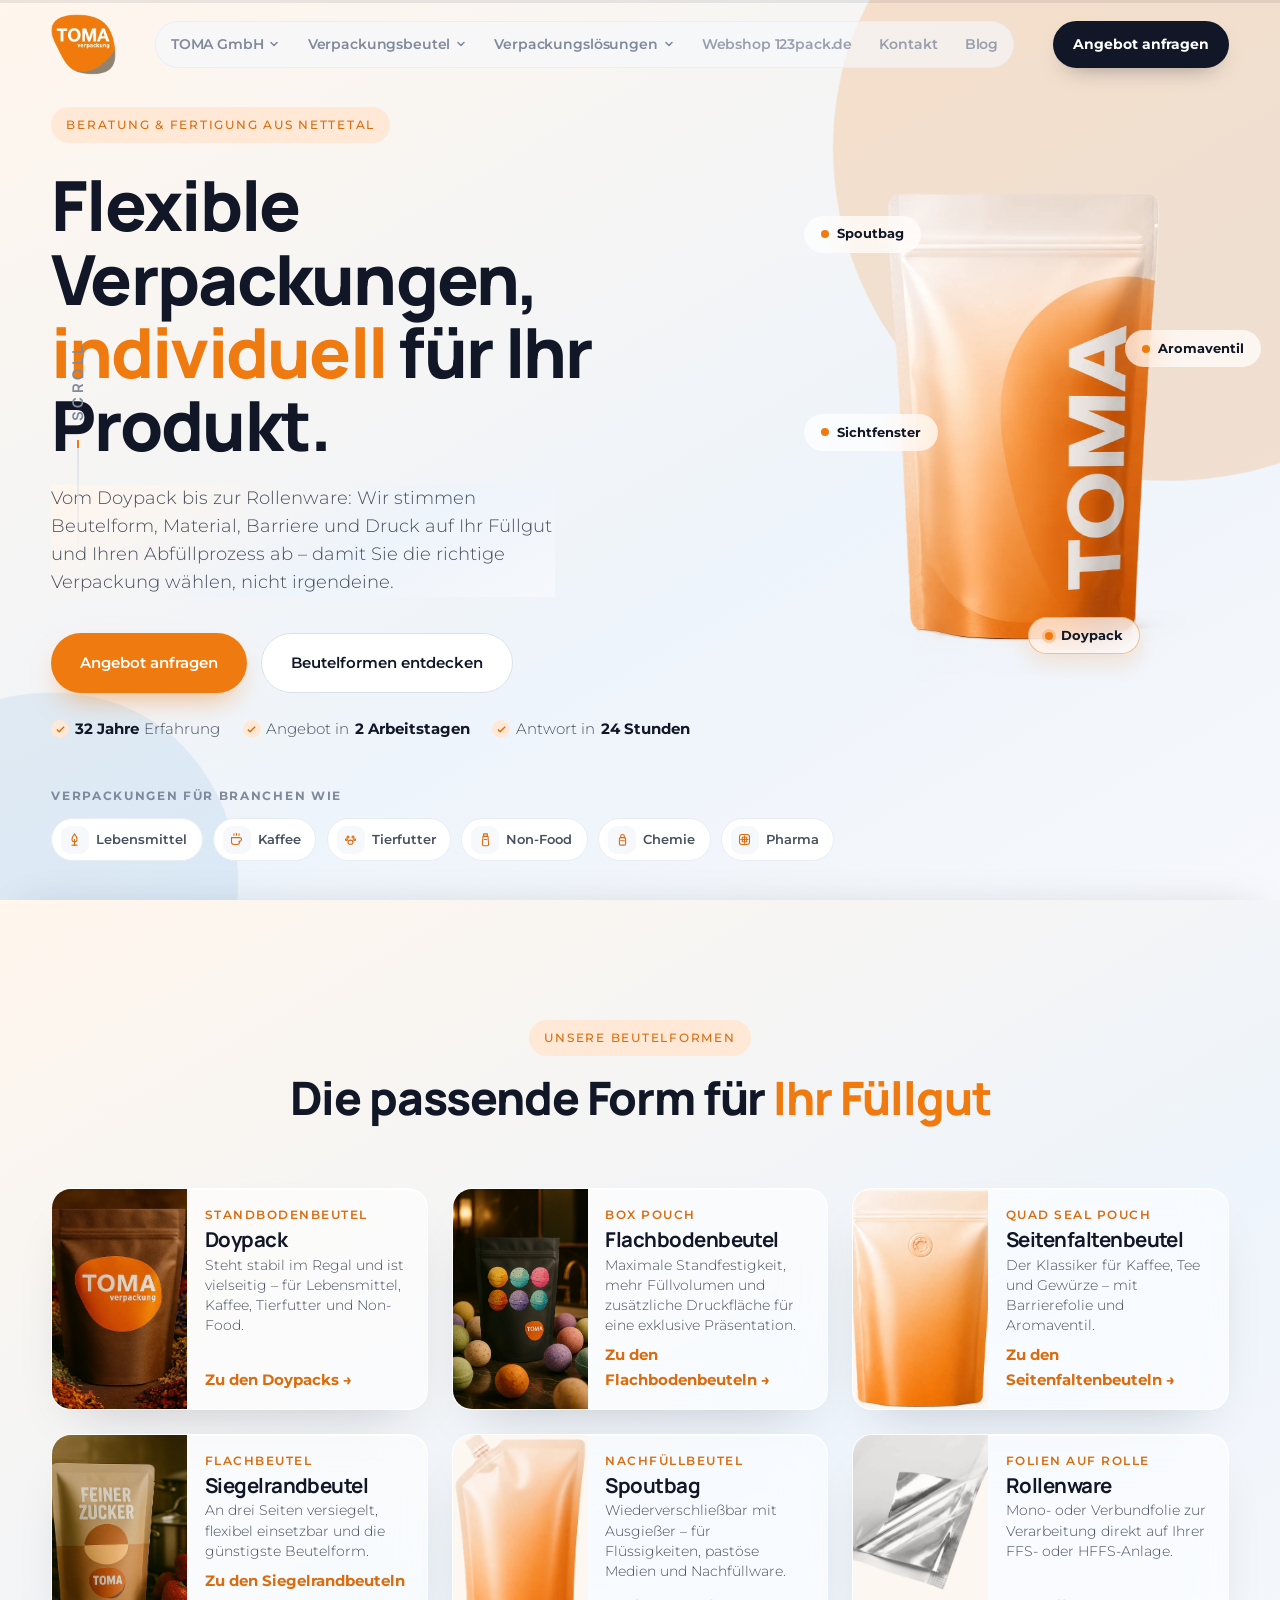
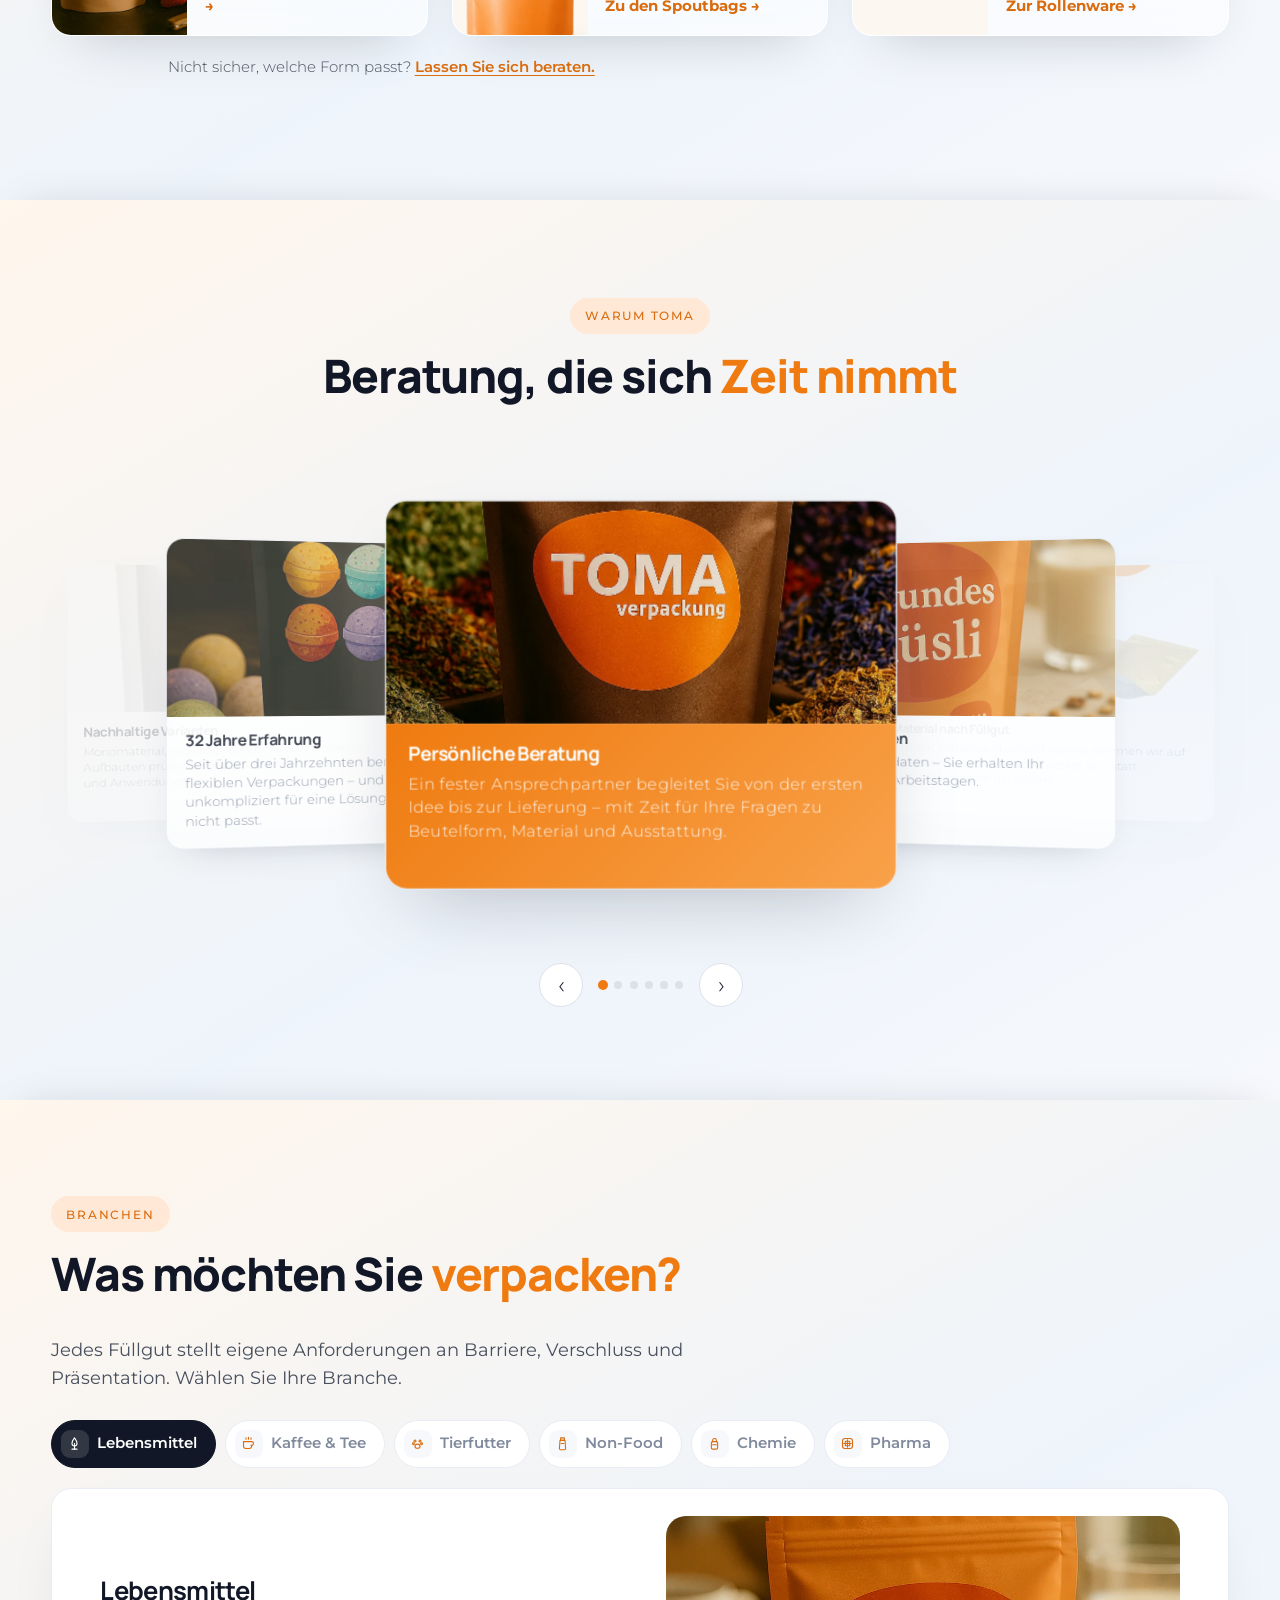
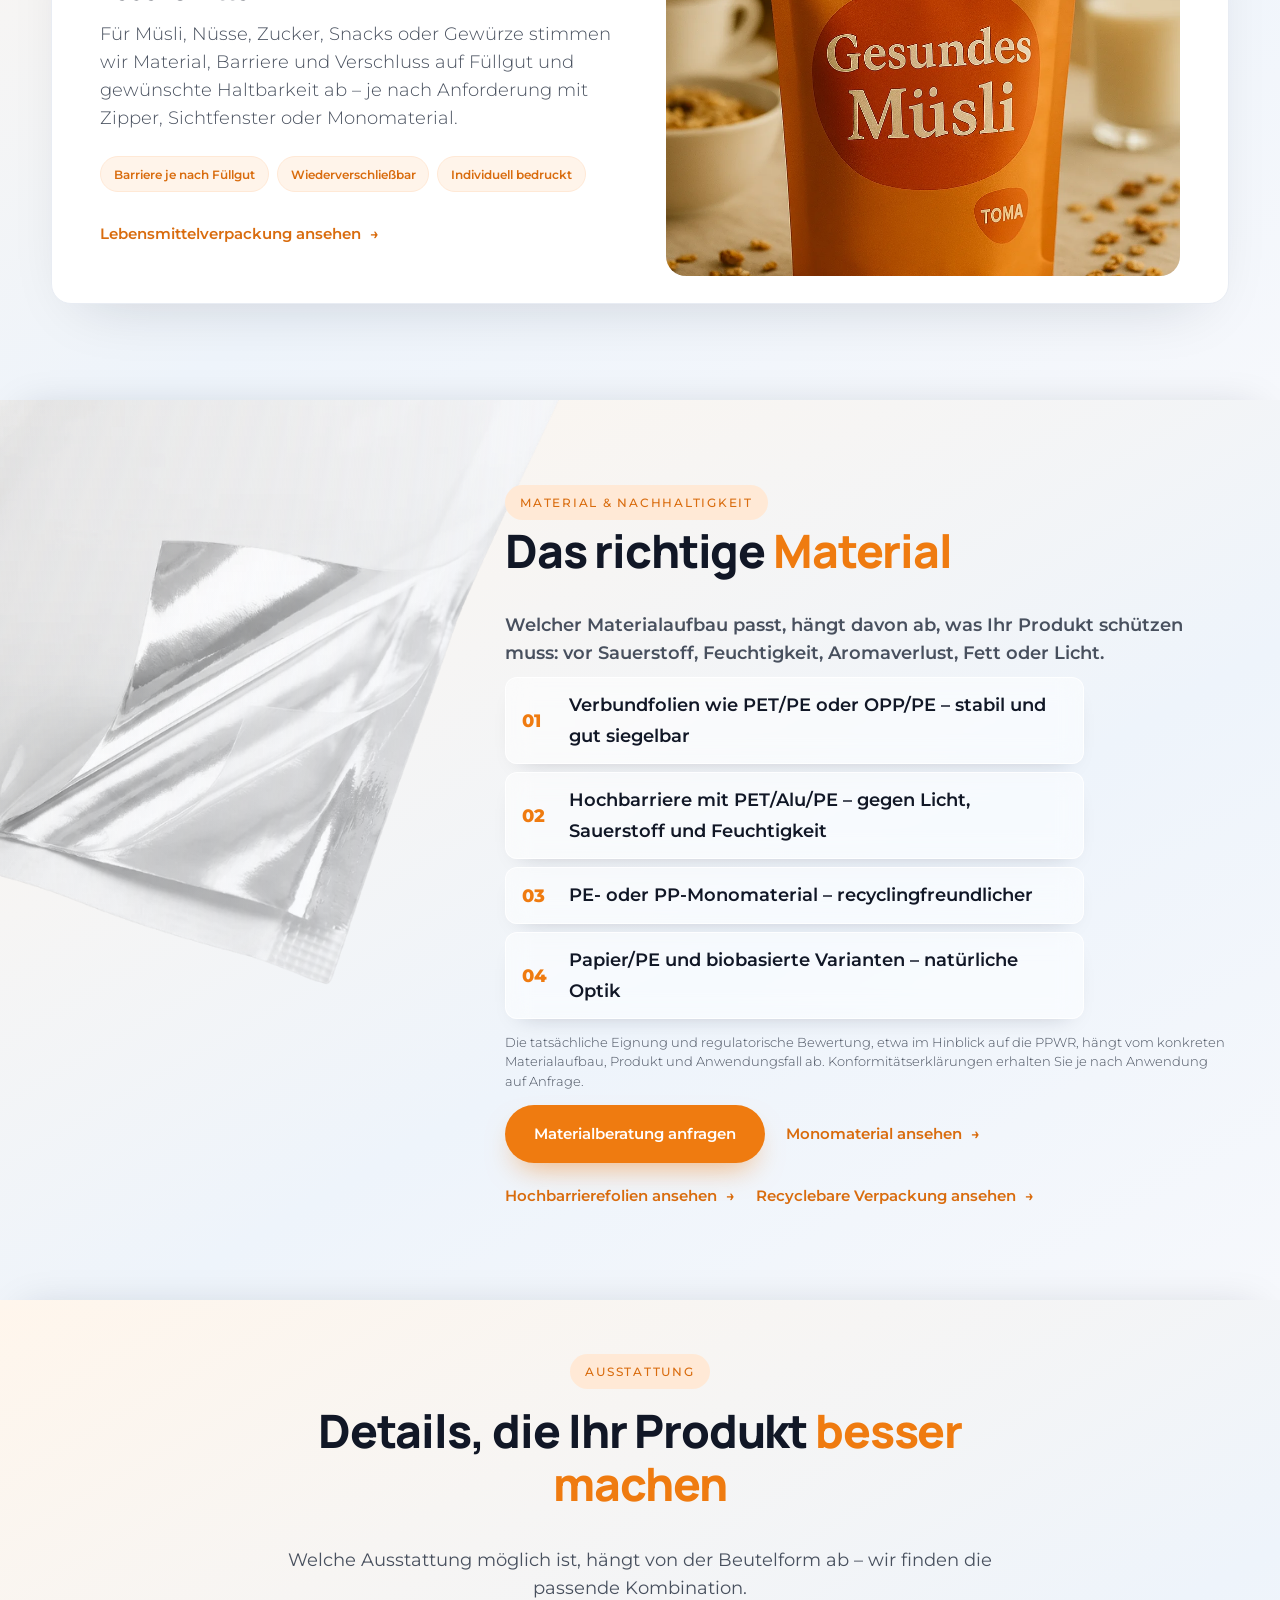
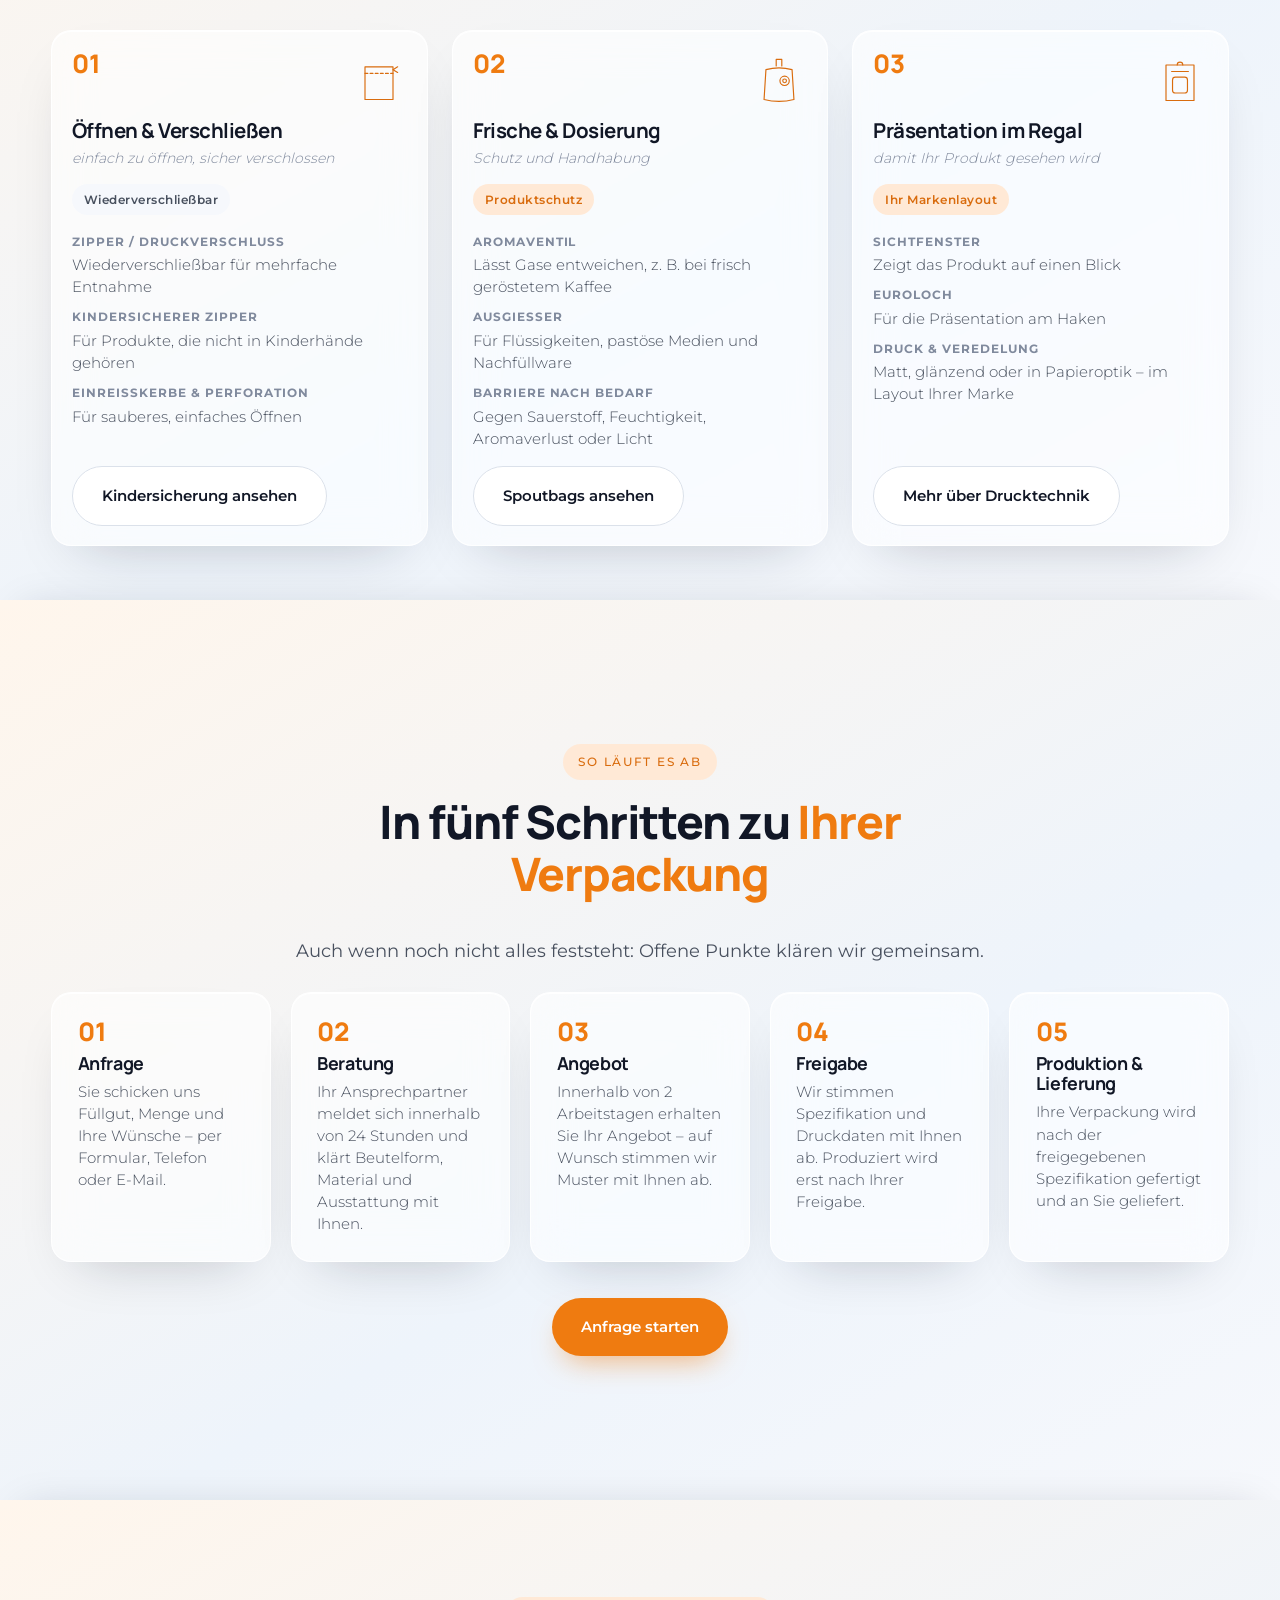
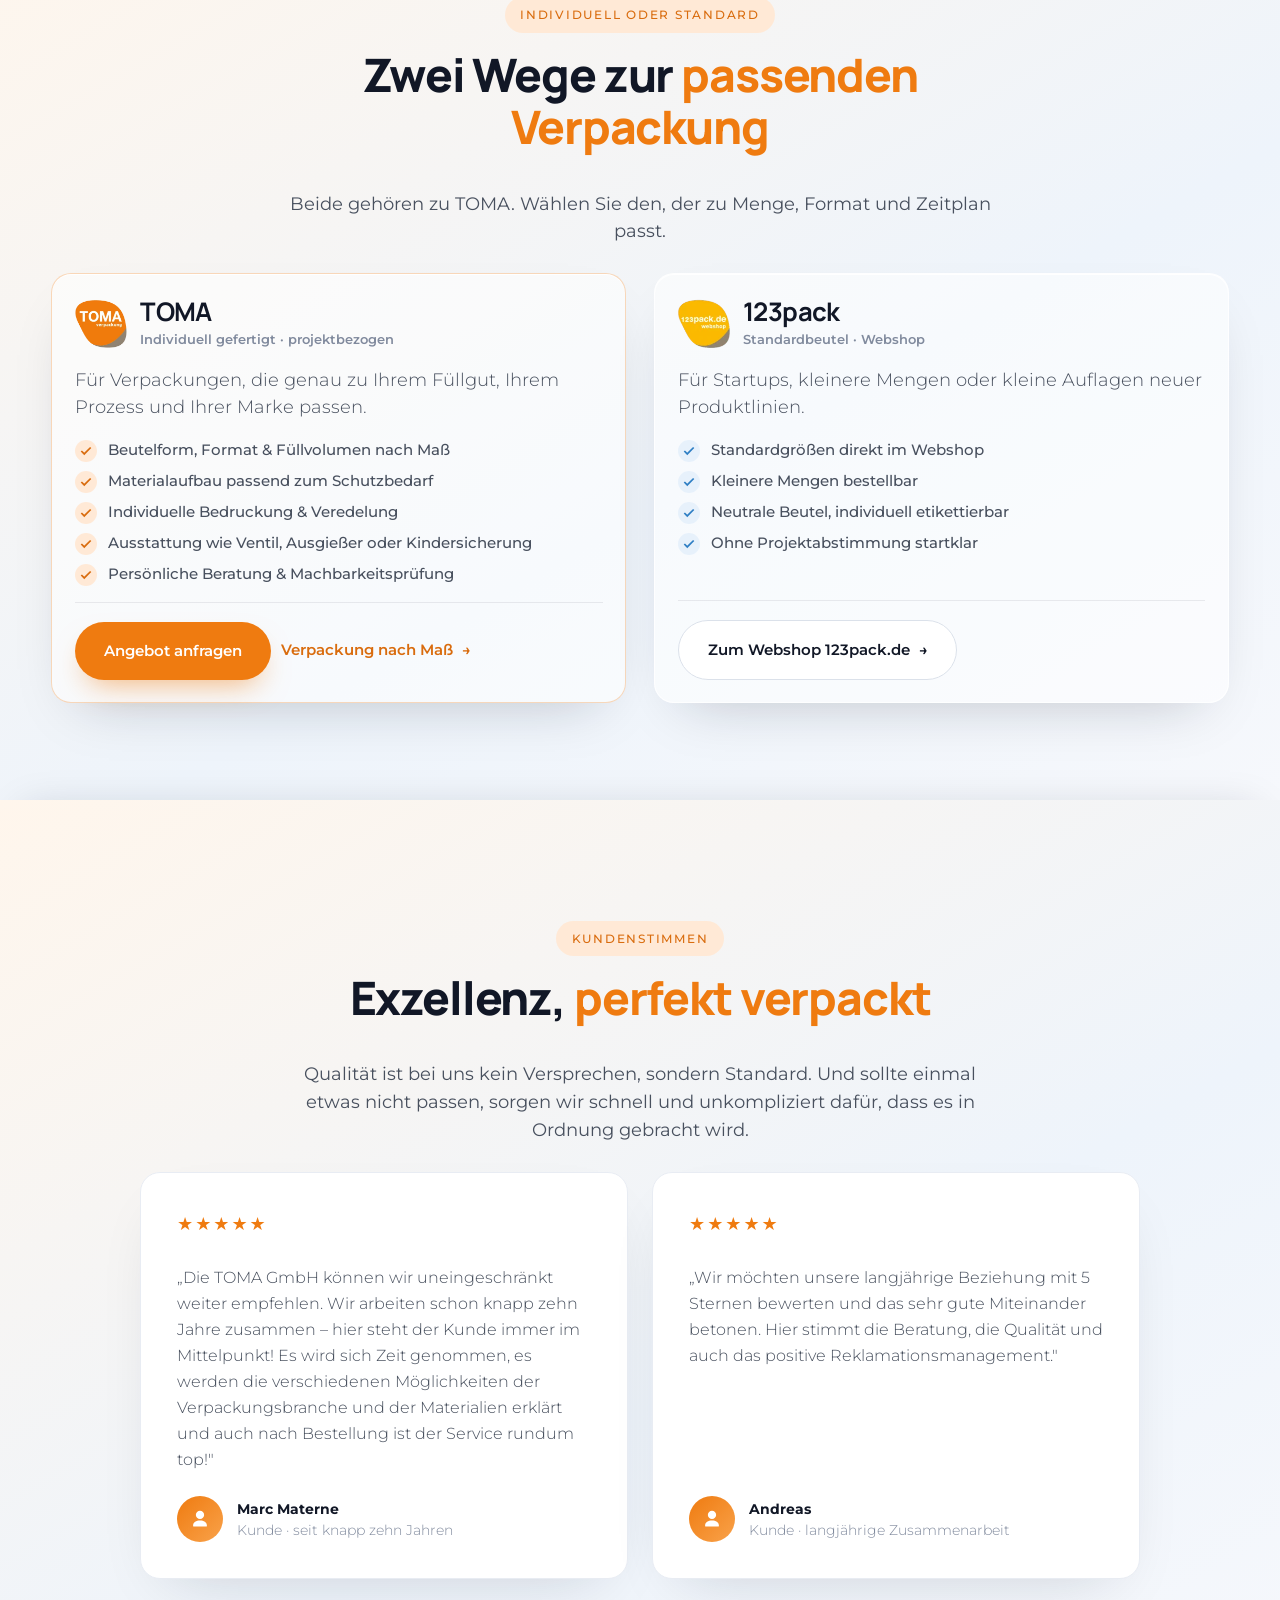
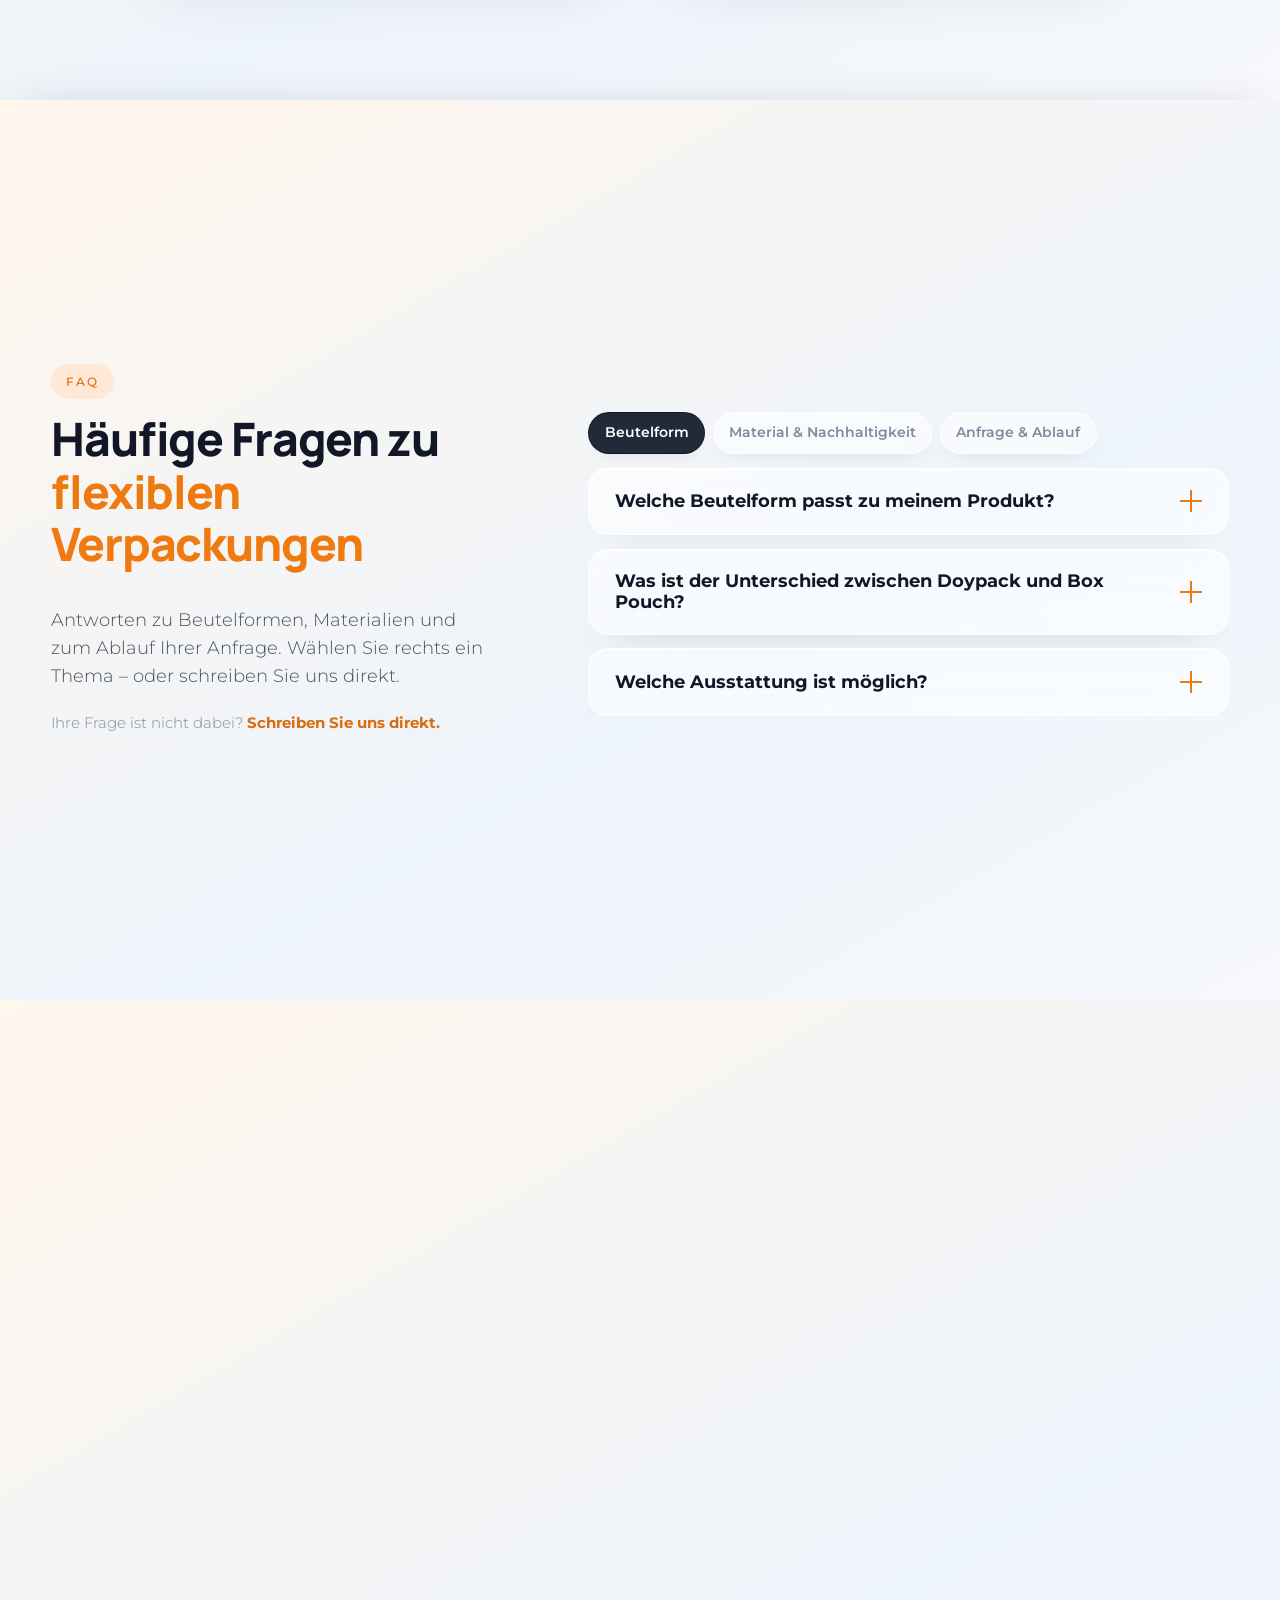
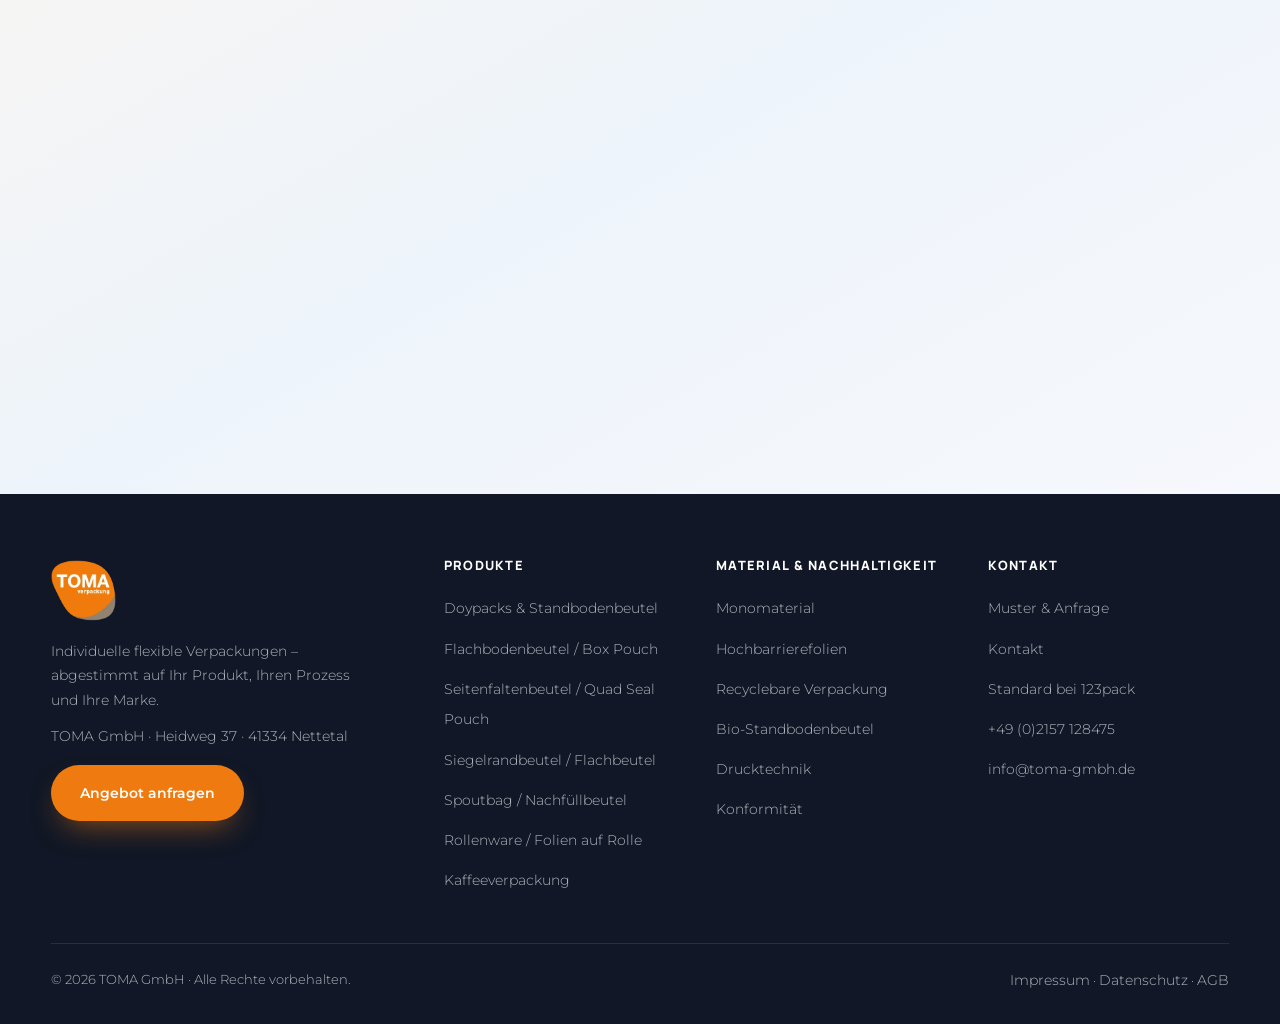
==== commit 3da370b2: "ordnerstruktur" ====
--- a/index.html
+++ b/index.html
@@ -11,7 +11,7 @@
   <meta property="og:type" content="website" />
   <meta property="og:title" content="Flexible Verpackungen individuell gefertigt | TOMA GmbH" />
   <meta property="og:description" content="Doypacks, Box Pouches, Seitenfaltenbeutel, Siegelrandbeutel, Spoutbags und Rollenware – abgestimmt auf Ihr Füllgut, Ihren Prozess und Ihre Marke." />
-  <meta property="og:image" content="assets/doypack-scaled.webp" />
+  <meta property="og:image" content="assets/doypack/doypack-scaled.webp" />
   <meta property="og:locale" content="de_DE" />
   <link rel="icon" href="assets/logo-toma.webp" type="image/webp" />
 
@@ -72,16 +72,16 @@
             <div class="nav__dropdown nav__dropdown--wide" id="navSubBeutel">
               <div class="nav__beutel">
                 <figure class="nav__preview" aria-hidden="true">
-                  <img src="assets/doypack-tee.webp" width="1024" height="1024" alt="" loading="lazy" decoding="async" data-nav-preview-img />
+                  <img src="assets/doypack/doypack-tee.webp" width="1024" height="1024" alt="" loading="lazy" decoding="async" data-nav-preview-img />
                   <figcaption><b data-nav-preview-title>Doypack</b><span data-nav-preview-sub>Standbodenbeutel</span></figcaption>
                 </figure>
                 <ul class="nav__sublist nav__sublist--grid">
-                  <li><a class="nav__sublink" href="doypack.html" data-preview-src="assets/doypack-tee.webp"><b>Doypack</b><span>Standbodenbeutel</span></a></li>
-                  <li><a class="nav__sublink" href="flachbodenbeutel.html" data-preview-src="assets/doypack-05.webp"><b>Box Pouch</b><span>Flachbodenbeutel</span></a></li>
-                  <li><a class="nav__sublink" href="seitenfaltenbeutel.html" data-preview-src="assets/aromaventil.webp"><b>Quadro-Seal-Pouch</b><span>Seitenfaltenbeutel</span></a></li>
-                  <li><a class="nav__sublink" href="siegelrandbeutel.html" data-preview-src="assets/doypack-13.webp"><b>Siegelrandbeutel</b><span>Flachbeutel</span></a></li>
+                  <li><a class="nav__sublink" href="doypack.html" data-preview-src="assets/doypack/doypack-tee.webp"><b>Doypack</b><span>Standbodenbeutel</span></a></li>
+                  <li><a class="nav__sublink" href="flachbodenbeutel.html" data-preview-src="assets/doypack/doypack-05.webp"><b>Box Pouch</b><span>Flachbodenbeutel</span></a></li>
+                  <li><a class="nav__sublink" href="seitenfaltenbeutel.html" data-preview-src="assets/doypack/aromaventil.webp"><b>Quadro-Seal-Pouch</b><span>Seitenfaltenbeutel</span></a></li>
+                  <li><a class="nav__sublink" href="siegelrandbeutel.html" data-preview-src="assets/doypack/doypack-13.webp"><b>Siegelrandbeutel</b><span>Flachbeutel</span></a></li>
                   <li><a class="nav__sublink" href="rollenware.html" data-preview-src="assets/material.webp"><b>Rollenware</b><span>Folien auf Rolle</span></a></li>
-                  <li><a class="nav__sublink" href="spoutbag.html" data-preview-src="assets/standbodenbeutel-ausgiesser.webp"><b>Spoutbag</b><span>Nachfüllbeutel</span></a></li>
+                  <li><a class="nav__sublink" href="spoutbag.html" data-preview-src="assets/doypack/standbodenbeutel-ausgiesser.webp"><b>Spoutbag</b><span>Nachfüllbeutel</span></a></li>
                 </ul>
               </div>
             </div>
@@ -260,13 +260,13 @@
           <div class="hero__visual" data-hero="visual">
             <div class="media media--hero" data-hero-stage>
               <div class="hero__float" data-hero-float>
-                <img src="assets/doypack-hero.webp" width="1024" height="1536" alt="TOMA Doypack Standbodenbeutel – orangefarbene Premium-Verpackung mit individueller Bedruckung" fetchpriority="high" decoding="async" data-hero-img data-lw-field="hero.image" data-lw-type="image" />
+                <img src="assets/doypack/doypack-hero.webp" width="1024" height="1536" alt="TOMA Doypack Standbodenbeutel – orangefarbene Premium-Verpackung mit individueller Bedruckung" fetchpriority="high" decoding="async" data-hero-img data-lw-field="hero.image" data-lw-type="image" />
               </div>
             </div>
-            <button type="button" class="hero__badge glass hero__badge--1 is-active" data-hero="badge" data-image="assets/doypack-hero.webp" data-alt="TOMA Doypack Standbodenbeutel – orangefarbene Premium-Verpackung mit individueller Bedruckung" aria-pressed="true"><span class="dot" aria-hidden="true"></span>Doypack</button>
-            <button type="button" class="hero__badge glass hero__badge--2" data-hero="badge" data-image="assets/aromaventil.webp" data-alt="Doypack mit Aromaventil für produktschützende Barriere" aria-pressed="false"><span class="dot" aria-hidden="true"></span>Aromaventil</button>
-            <button type="button" class="hero__badge glass hero__badge--3" data-hero="badge" data-image="assets/standbodenbeutel-ausgiesser.webp" data-alt="Doypack mit Ausgießer – Spoutbag für flüssige und pastöse Produkte" aria-pressed="false"><span class="dot" aria-hidden="true"></span>Spoutbag</button>
-            <button type="button" class="hero__badge glass hero__badge--4" data-hero="badge" data-image="assets/sichtfenster.webp" data-alt="Doypack mit Sichtfenster – Produktinhalt auf einen Blick erkennbar" aria-pressed="false"><span class="dot" aria-hidden="true"></span>Sichtfenster</button>
+            <button type="button" class="hero__badge glass hero__badge--1 is-active" data-hero="badge" data-image="assets/doypack/doypack-hero.webp" data-alt="TOMA Doypack Standbodenbeutel – orangefarbene Premium-Verpackung mit individueller Bedruckung" aria-pressed="true"><span class="dot" aria-hidden="true"></span>Doypack</button>
+            <button type="button" class="hero__badge glass hero__badge--2" data-hero="badge" data-image="assets/doypack/aromaventil.webp" data-alt="Doypack mit Aromaventil für produktschützende Barriere" aria-pressed="false"><span class="dot" aria-hidden="true"></span>Aromaventil</button>
+            <button type="button" class="hero__badge glass hero__badge--3" data-hero="badge" data-image="assets/doypack/standbodenbeutel-ausgiesser.webp" data-alt="Doypack mit Ausgießer – Spoutbag für flüssige und pastöse Produkte" aria-pressed="false"><span class="dot" aria-hidden="true"></span>Spoutbag</button>
+            <button type="button" class="hero__badge glass hero__badge--4" data-hero="badge" data-image="assets/doypack/sichtfenster.webp" data-alt="Doypack mit Sichtfenster – Produktinhalt auf einen Blick erkennbar" aria-pressed="false"><span class="dot" aria-hidden="true"></span>Sichtfenster</button>
           </div>
         </div>
 
@@ -287,7 +287,7 @@
         </div>
         <div class="products__grid">
           <article class="products__card" data-reveal>
-            <div class="products__media"><img src="assets/doypack-tee.webp" width="1024" height="1024" alt="TOMA-Doypack mit Tee und Kräutern" loading="lazy" decoding="async" /></div>
+            <div class="products__media"><img src="assets/doypack/doypack-tee.webp" width="1024" height="1024" alt="TOMA-Doypack mit Tee und Kräutern" loading="lazy" decoding="async" /></div>
             <div class="products__body">
               <span class="products__alias">Standbodenbeutel</span>
               <h3>Doypack</h3>
@@ -296,7 +296,7 @@
             </div>
           </article>
           <article class="products__card" data-reveal>
-            <div class="products__media"><img src="assets/doypack-05.webp" width="1024" height="1536" alt="Platzhalter: Flachbodenbeutel / Box Pouch" loading="lazy" decoding="async" /></div>
+            <div class="products__media"><img src="assets/doypack/doypack-05.webp" width="1024" height="1536" alt="Platzhalter: Flachbodenbeutel / Box Pouch" loading="lazy" decoding="async" /></div>
             <div class="products__body">
               <span class="products__alias">Box Pouch</span>
               <h3>Flachbodenbeutel</h3>
@@ -305,7 +305,7 @@
             </div>
           </article>
           <article class="products__card" data-reveal>
-            <div class="products__media"><img src="assets/aromaventil.webp" width="918" height="1306" alt="Platzhalter: Seitenfaltenbeutel mit Aromaventil" loading="lazy" decoding="async" /></div>
+            <div class="products__media"><img src="assets/doypack/aromaventil.webp" width="918" height="1306" alt="Platzhalter: Seitenfaltenbeutel mit Aromaventil" loading="lazy" decoding="async" /></div>
             <div class="products__body">
               <span class="products__alias">Quad Seal Pouch</span>
               <h3>Seitenfaltenbeutel</h3>
@@ -314,7 +314,7 @@
             </div>
           </article>
           <article class="products__card" data-reveal>
-            <div class="products__media"><img src="assets/doypack-13.webp" width="1024" height="1024" alt="Platzhalter: Siegelrandbeutel / Flachbeutel" loading="lazy" decoding="async" /></div>
+            <div class="products__media"><img src="assets/doypack/doypack-13.webp" width="1024" height="1024" alt="Platzhalter: Siegelrandbeutel / Flachbeutel" loading="lazy" decoding="async" /></div>
             <div class="products__body">
               <span class="products__alias">Flachbeutel</span>
               <h3>Siegelrandbeutel</h3>
@@ -323,7 +323,7 @@
             </div>
           </article>
           <article class="products__card" data-reveal>
-            <div class="products__media"><img src="assets/standbodenbeutel-ausgiesser.webp" width="638" height="1033" alt="Standbodenbeutel mit Ausgießer und Schraubkappe" loading="lazy" decoding="async" /></div>
+            <div class="products__media"><img src="assets/doypack/standbodenbeutel-ausgiesser.webp" width="638" height="1033" alt="Standbodenbeutel mit Ausgießer und Schraubkappe" loading="lazy" decoding="async" /></div>
             <div class="products__body">
               <span class="products__alias">Nachfüllbeutel</span>
               <h3>Spoutbag</h3>
--- a/css/components.css
+++ b/css/components.css
@@ -538,7 +538,7 @@
   border-radius: 0;
   border-bottom-left-radius: var(--radius-medium);
   place-items: end start;
-  background: transparent url("../assets/bauteile-basis.webp") left bottom / contain no-repeat;
+  background: transparent url("../assets/doypack/bauteile-basis.webp") left bottom / contain no-repeat;
 }
 html.is-stack-scroll .explorer__bauteile {
   width: 100%;
@@ -1248,7 +1248,7 @@
   place-items: end start;
   border-radius: 0;
   overflow: hidden;
-  background: transparent url("../assets/bauteile-basis.webp") left bottom / contain no-repeat;
+  background: transparent url("../assets/doypack/bauteile-basis.webp") left bottom / contain no-repeat;
   padding: 0;
 }
 .explorer__bauteile {
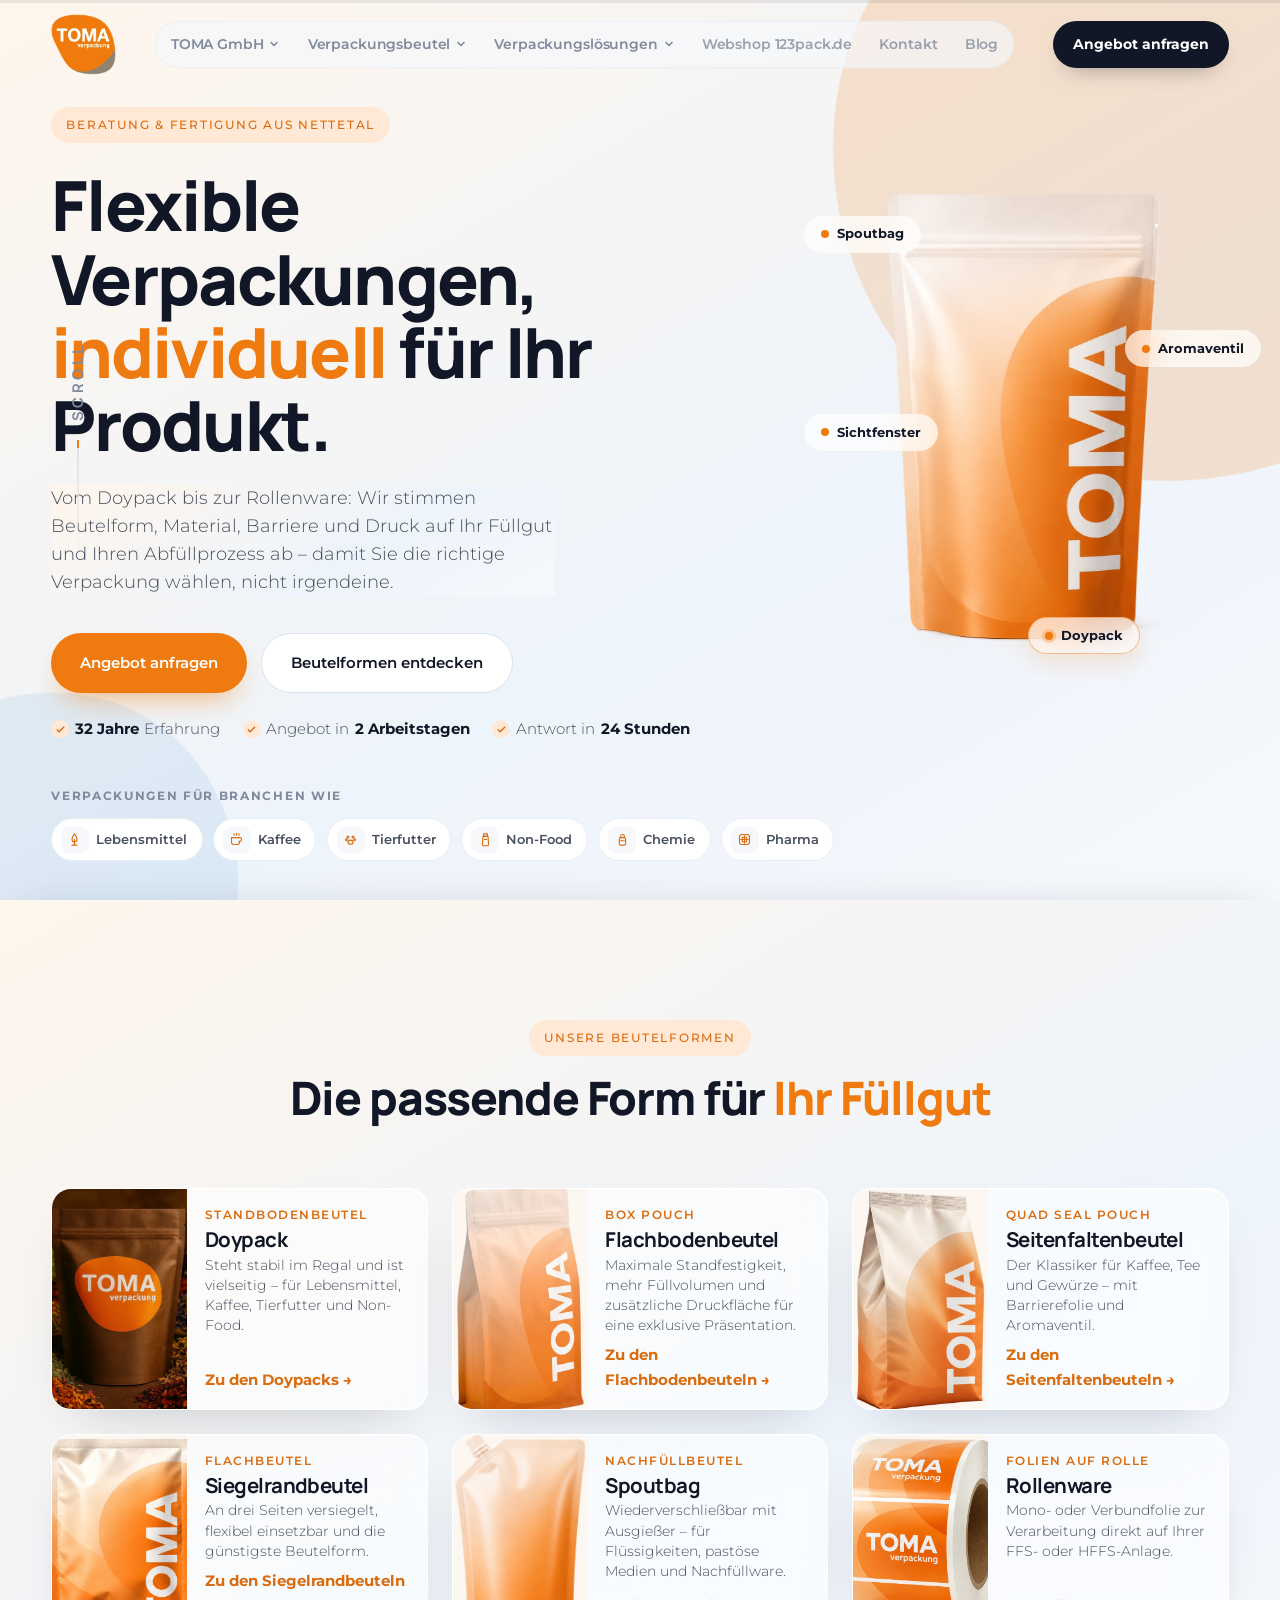
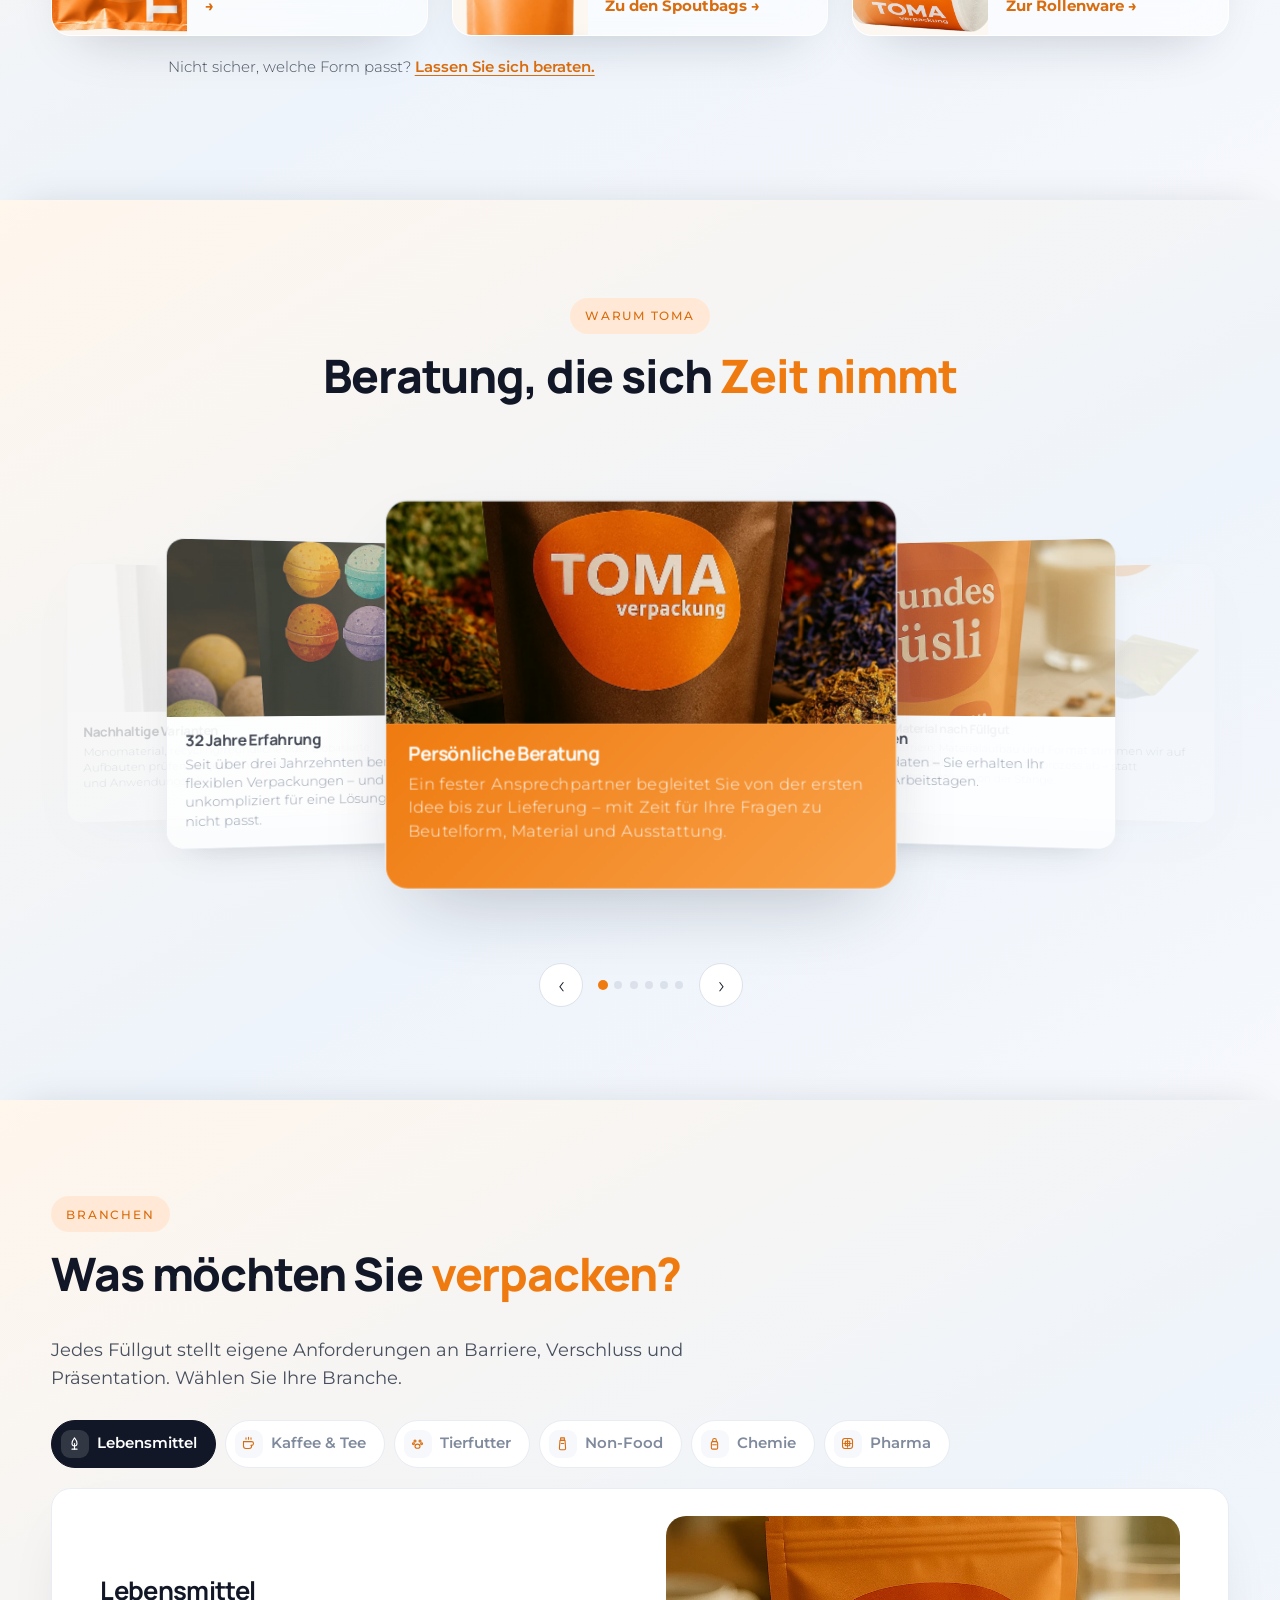
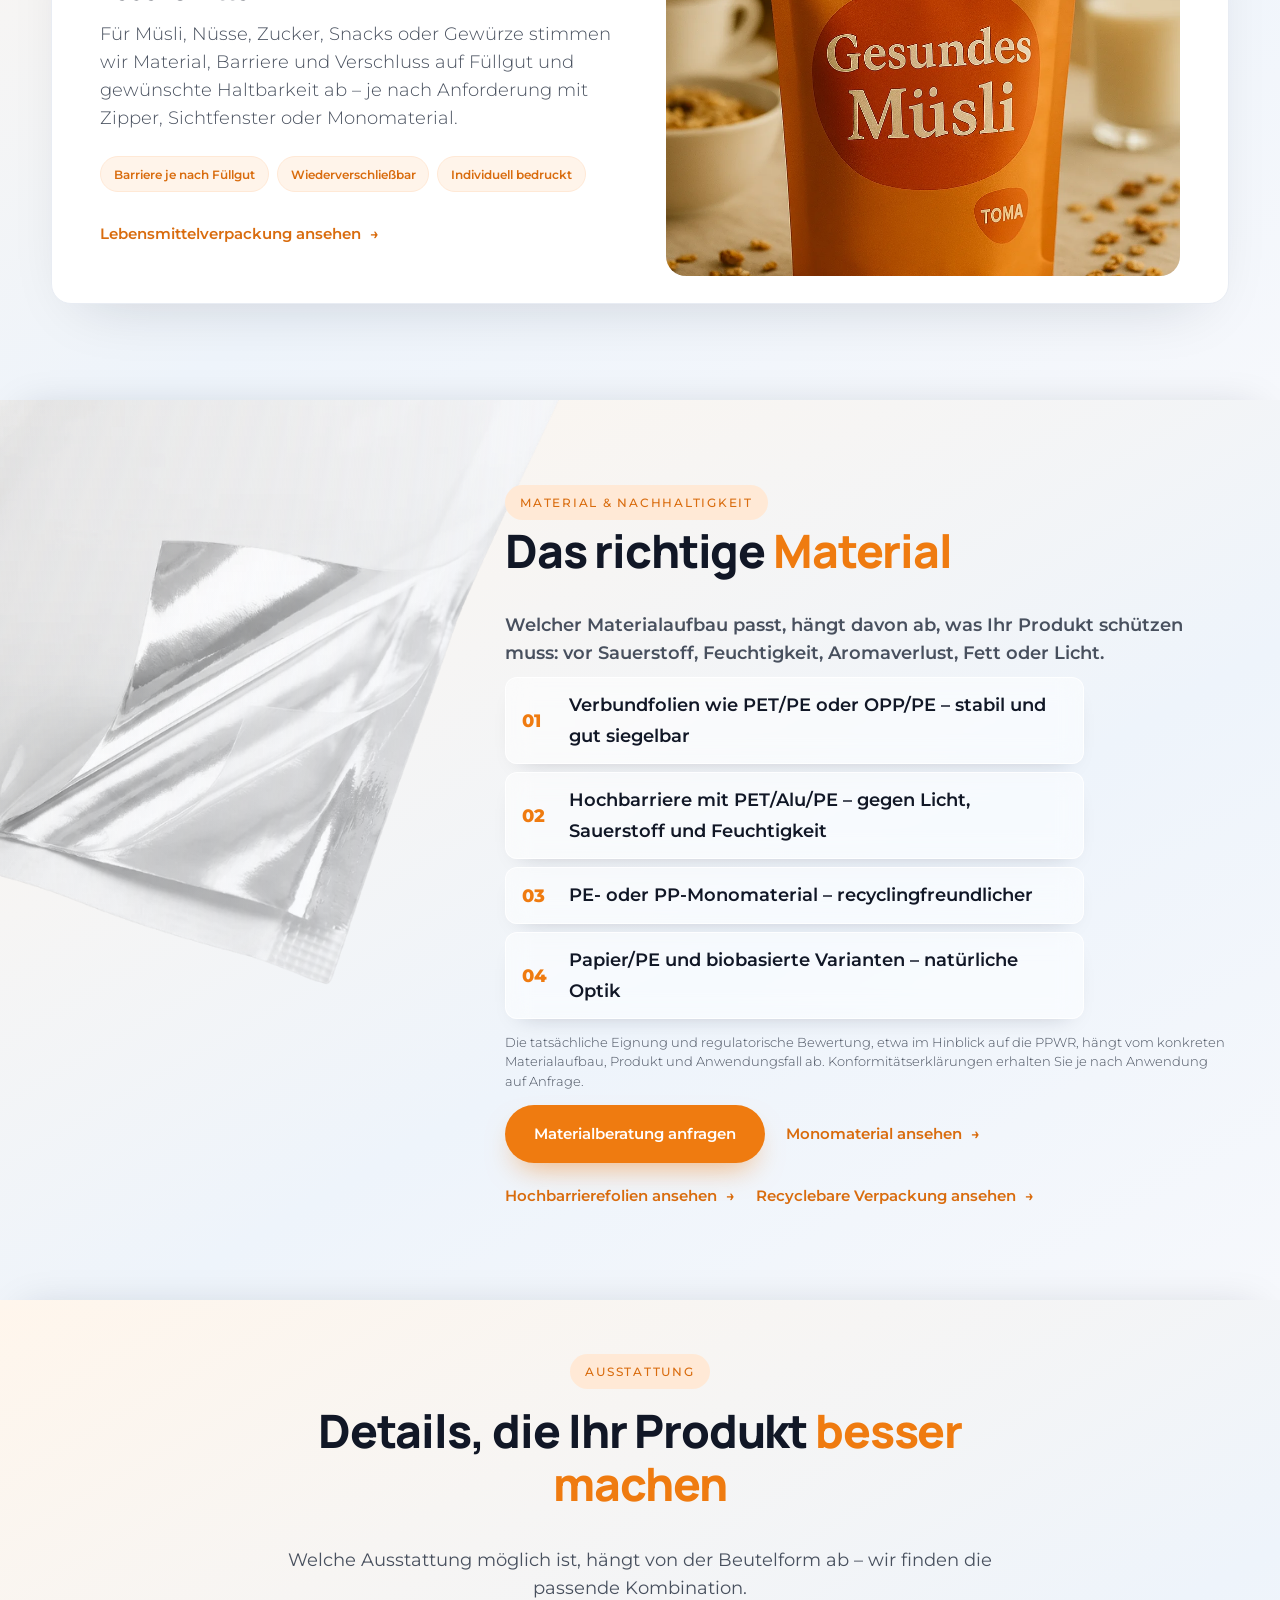
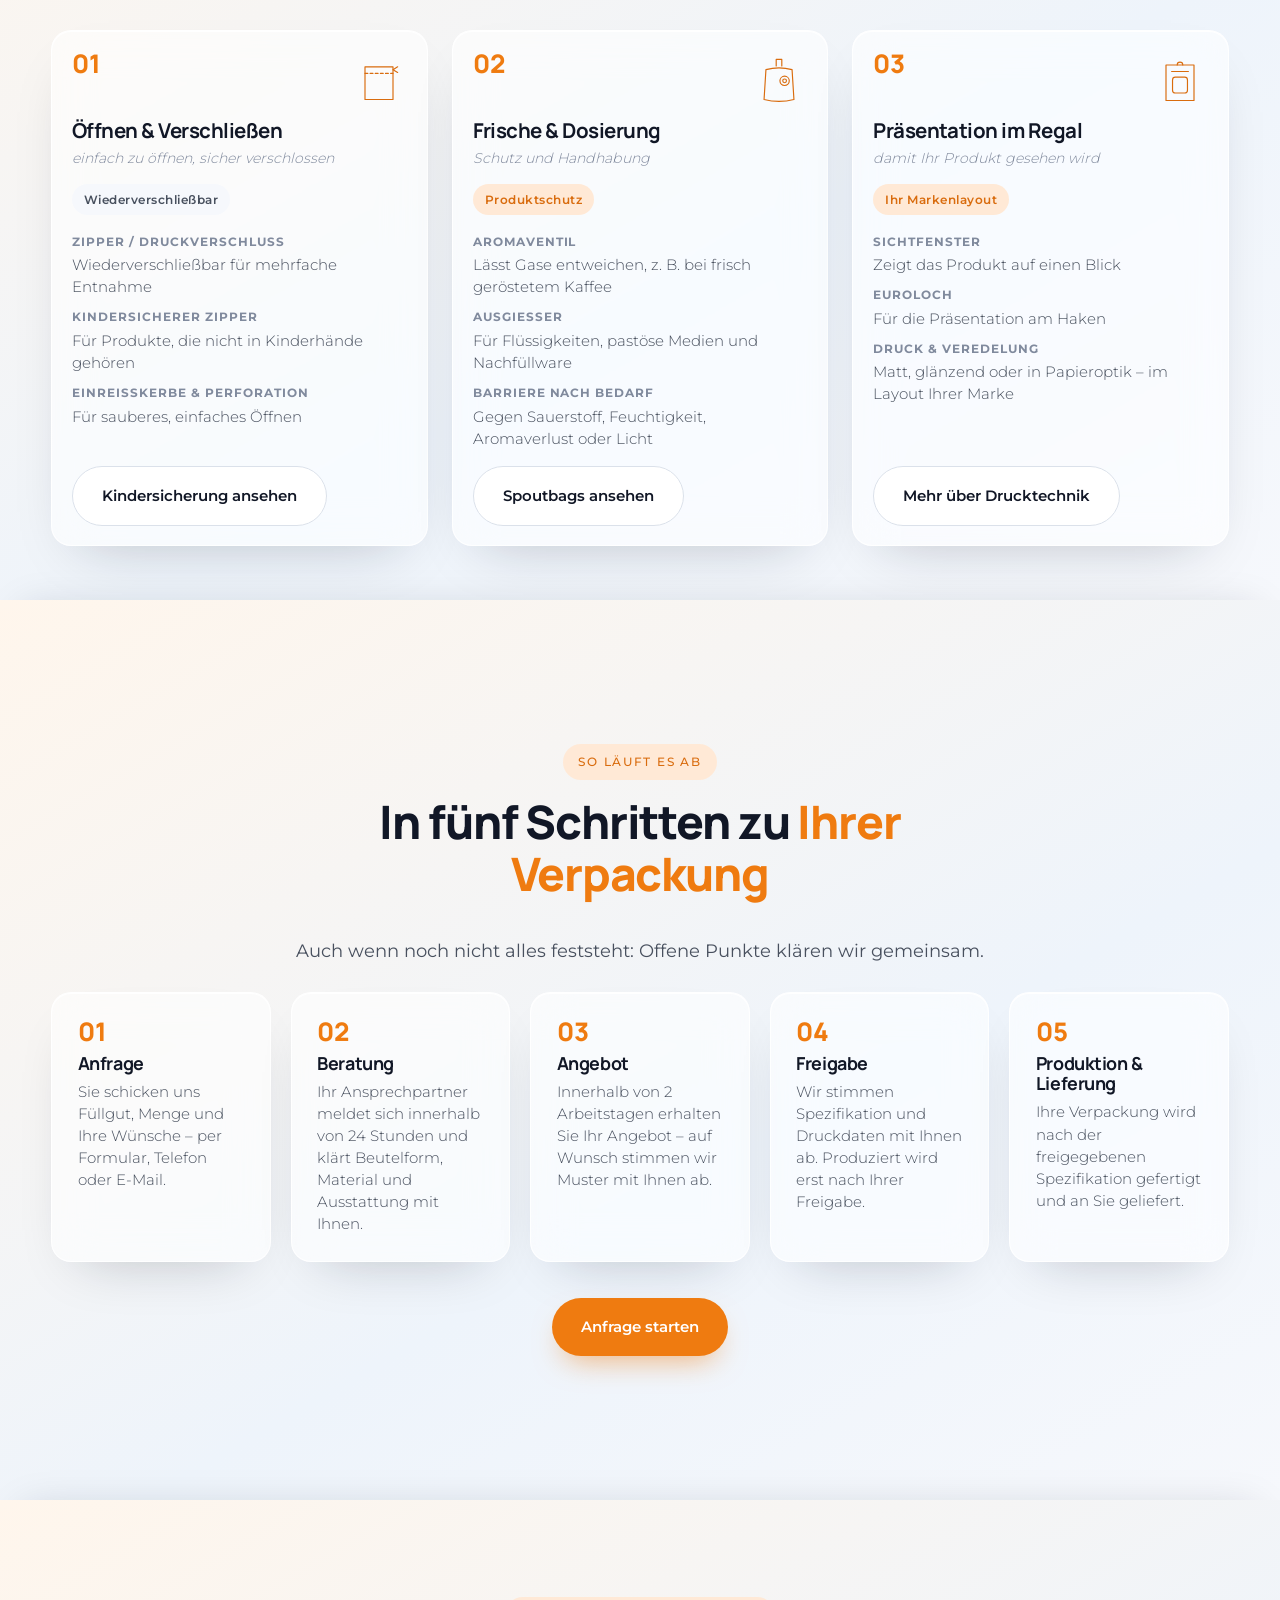
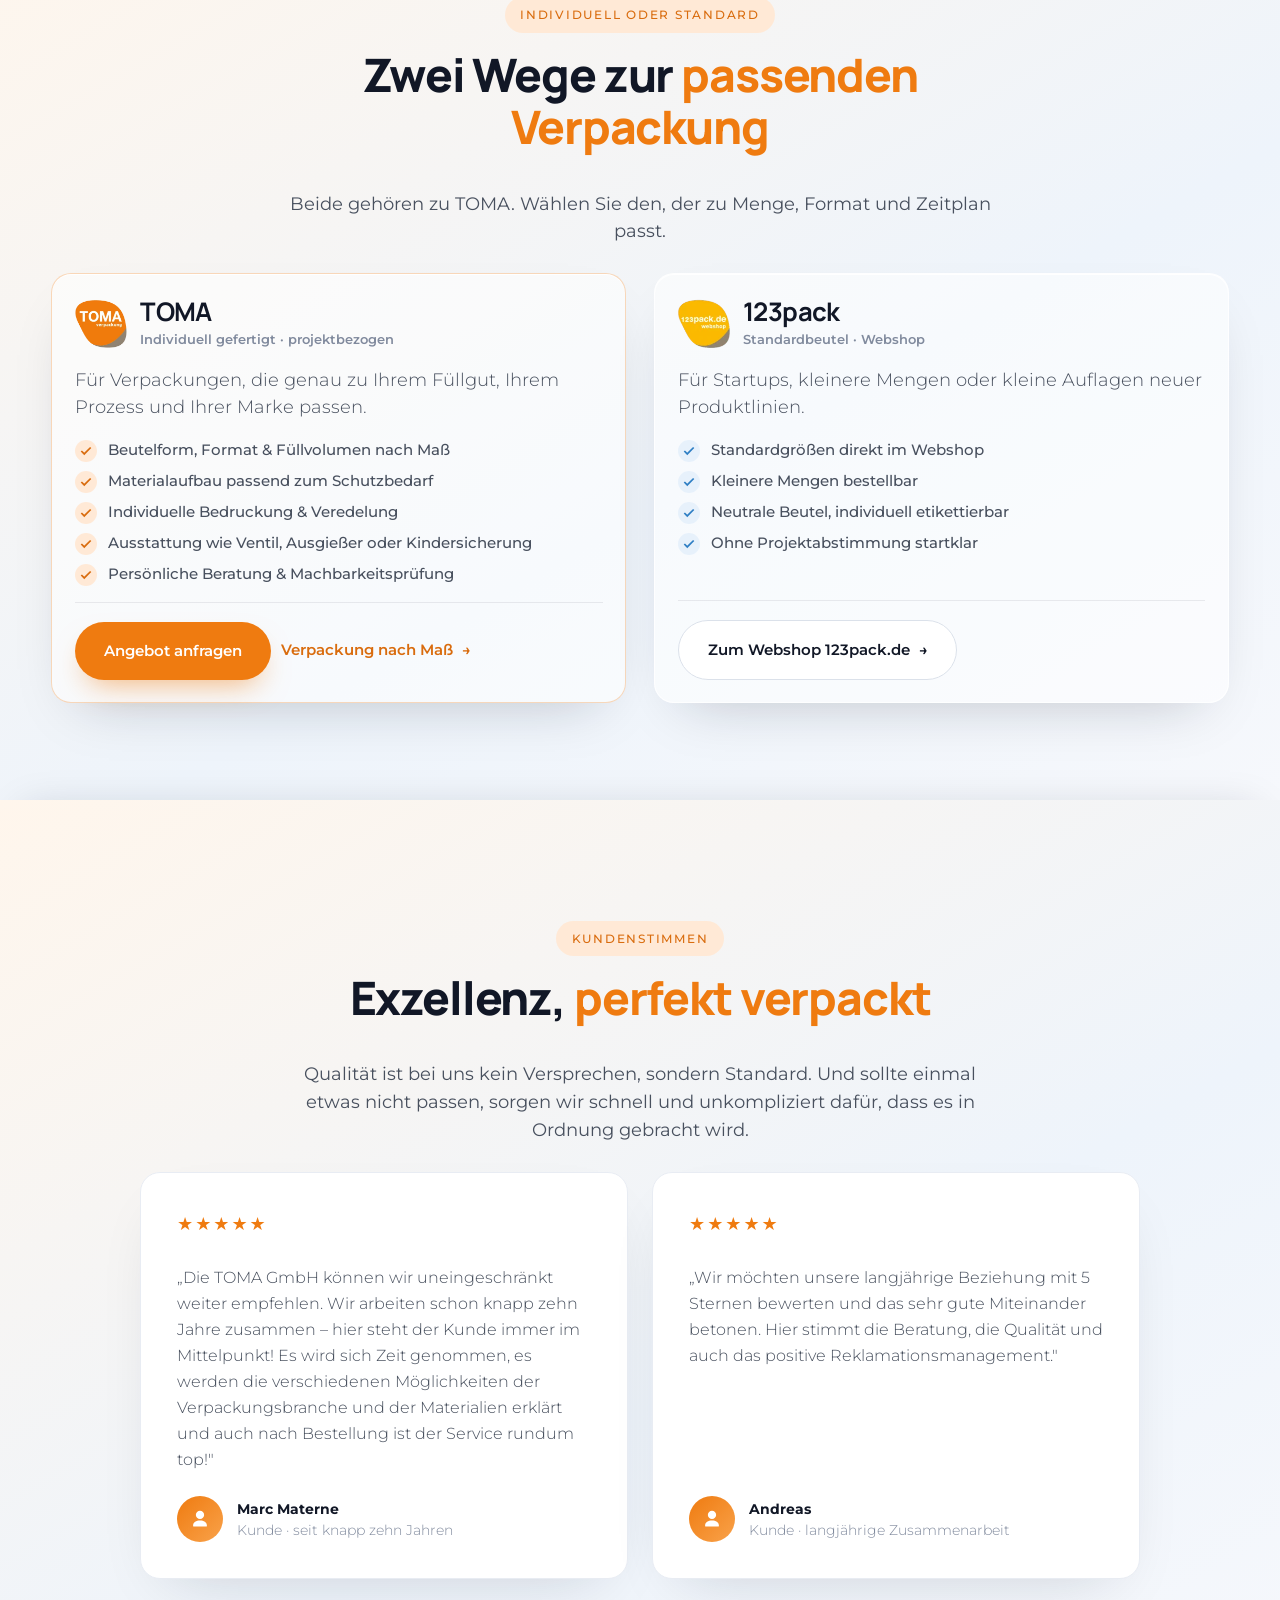
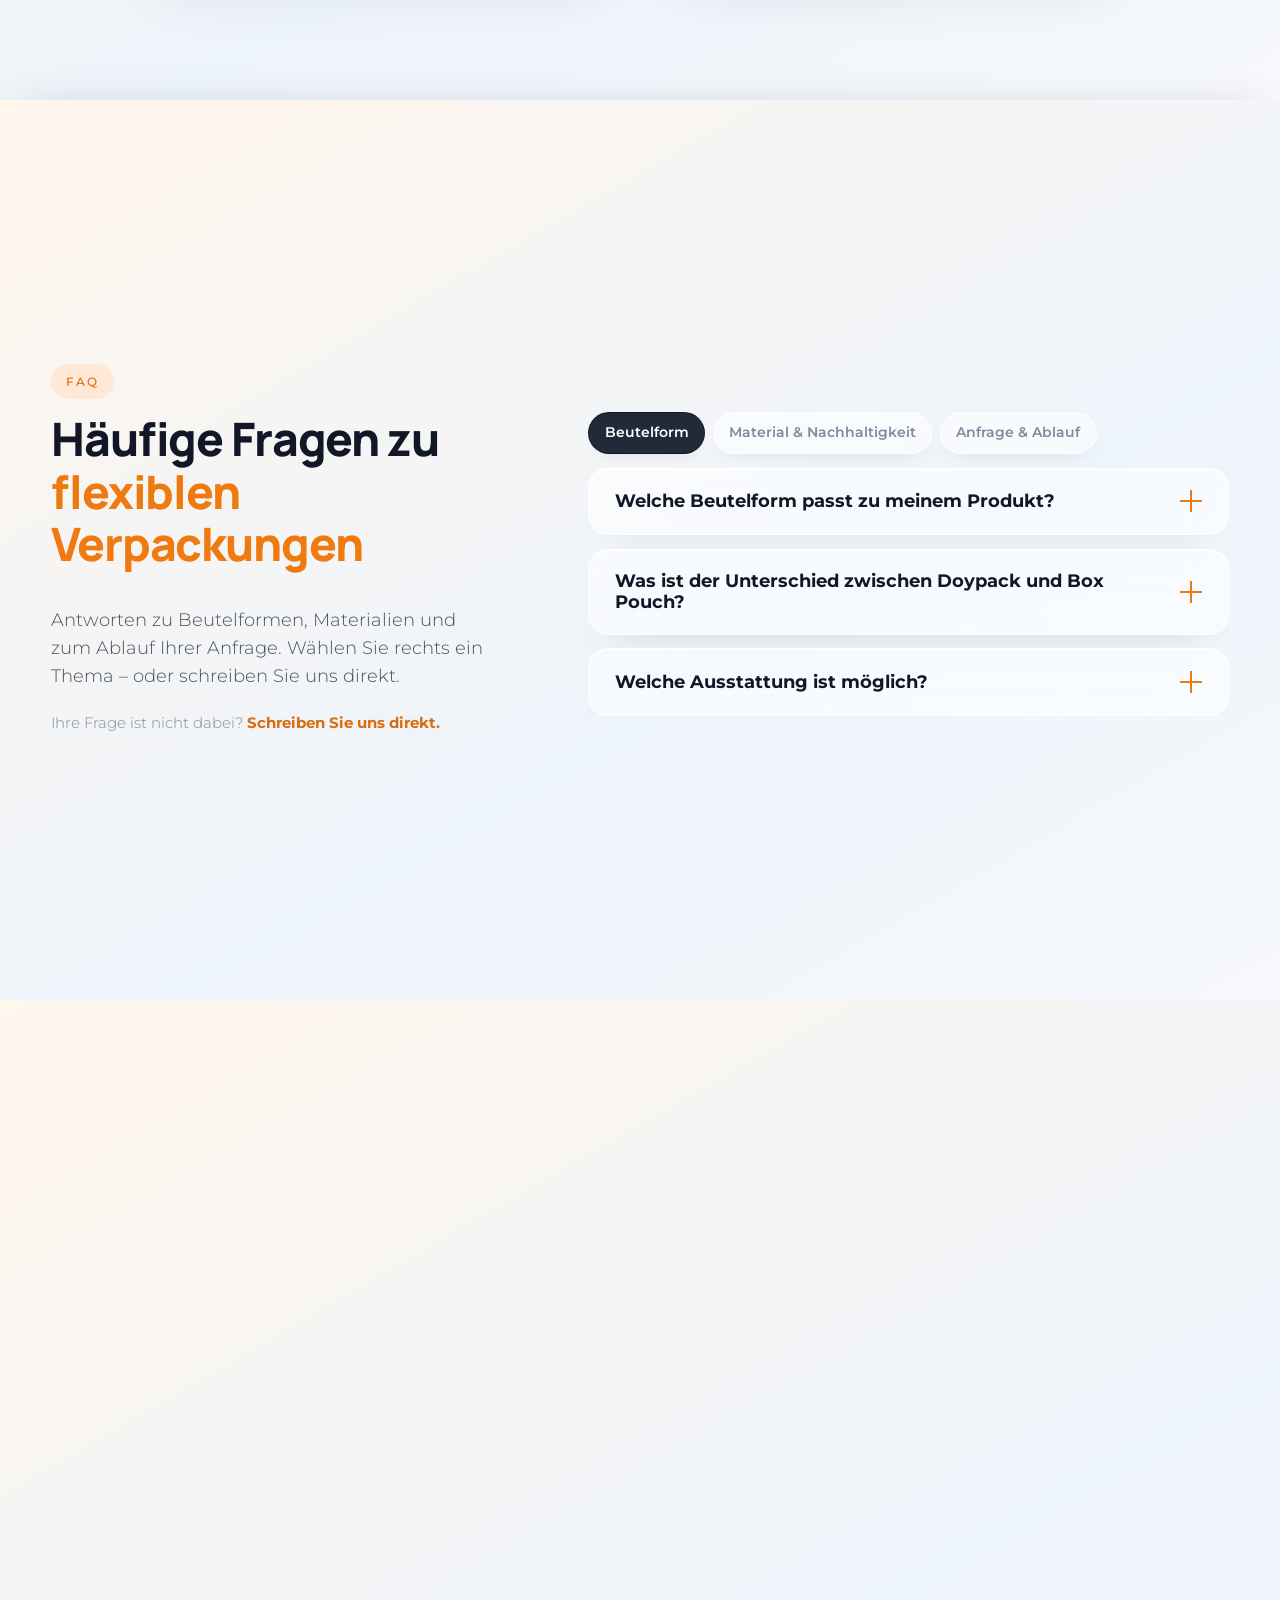
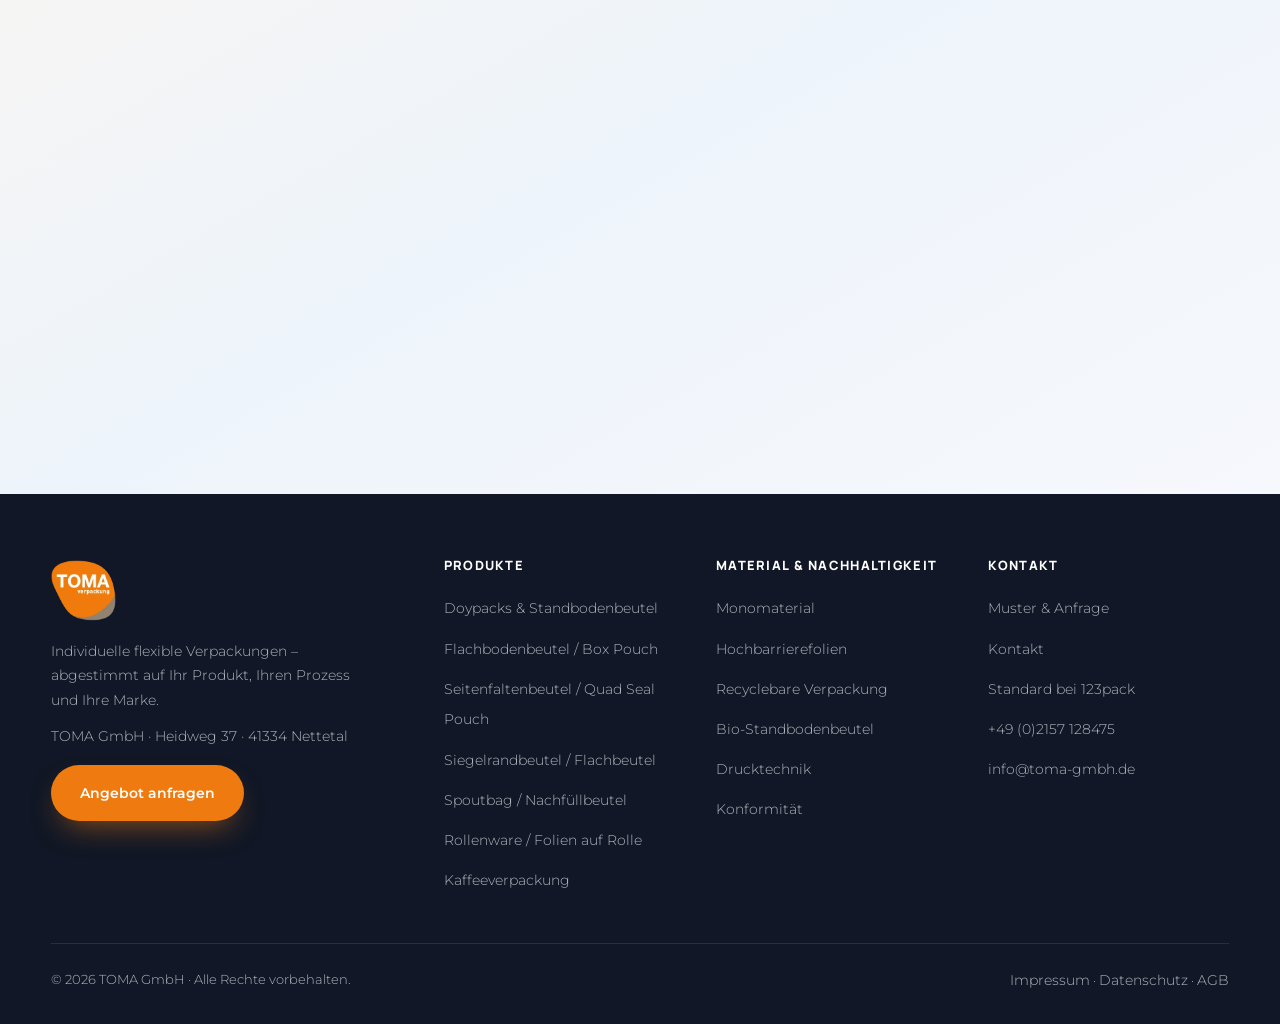
==== commit bed7b5c5: "bilder" ====
--- a/index.html
+++ b/index.html
@@ -72,16 +72,16 @@
             <div class="nav__dropdown nav__dropdown--wide" id="navSubBeutel">
               <div class="nav__beutel">
                 <figure class="nav__preview" aria-hidden="true">
-                  <img src="assets/doypack/doypack-tee.webp" width="1024" height="1024" alt="" loading="lazy" decoding="async" data-nav-preview-img />
+                  <img src="assets/doypack/doypack.webp" width="1086" height="1448" alt="" loading="lazy" decoding="async" data-nav-preview-img />
                   <figcaption><b data-nav-preview-title>Doypack</b><span data-nav-preview-sub>Standbodenbeutel</span></figcaption>
                 </figure>
                 <ul class="nav__sublist nav__sublist--grid">
-                  <li><a class="nav__sublink" href="doypack.html" data-preview-src="assets/doypack/doypack-tee.webp"><b>Doypack</b><span>Standbodenbeutel</span></a></li>
-                  <li><a class="nav__sublink" href="flachbodenbeutel.html" data-preview-src="assets/doypack/doypack-05.webp"><b>Box Pouch</b><span>Flachbodenbeutel</span></a></li>
-                  <li><a class="nav__sublink" href="seitenfaltenbeutel.html" data-preview-src="assets/doypack/aromaventil.webp"><b>Quadro-Seal-Pouch</b><span>Seitenfaltenbeutel</span></a></li>
-                  <li><a class="nav__sublink" href="siegelrandbeutel.html" data-preview-src="assets/doypack/doypack-13.webp"><b>Siegelrandbeutel</b><span>Flachbeutel</span></a></li>
-                  <li><a class="nav__sublink" href="rollenware.html" data-preview-src="assets/material.webp"><b>Rollenware</b><span>Folien auf Rolle</span></a></li>
-                  <li><a class="nav__sublink" href="spoutbag.html" data-preview-src="assets/doypack/standbodenbeutel-ausgiesser.webp"><b>Spoutbag</b><span>Nachfüllbeutel</span></a></li>
+                  <li><a class="nav__sublink" href="doypack.html" data-preview-src="assets/doypack/doypack.webp"><b>Doypack</b><span>Standbodenbeutel</span></a></li>
+                  <li><a class="nav__sublink" href="flachbodenbeutel.html" data-preview-src="assets/flachbodenbeutel/flachbodenbeutel-neutral.webp"><b>Box Pouch</b><span>Flachbodenbeutel</span></a></li>
+                  <li><a class="nav__sublink" href="seitenfaltenbeutel.html" data-preview-src="assets/seitenfaltenbeutel/seitenfaltenbeutel-neutral.webp"><b>Quadro-Seal-Pouch</b><span>Seitenfaltenbeutel</span></a></li>
+                  <li><a class="nav__sublink" href="siegelrandbeutel.html" data-preview-src="assets/flachbeutel/flachbeutel-neutral.webp"><b>Siegelrandbeutel</b><span>Flachbeutel</span></a></li>
+                  <li><a class="nav__sublink" href="rollenware.html" data-preview-src="assets/rollenware/rollenware-neutral.webp"><b>Rollenware</b><span>Folien auf Rolle</span></a></li>
+                  <li><a class="nav__sublink" href="spoutbag.html" data-preview-src="assets/nachfuellbeutel/spoutbag-neutral.webp"><b>Spoutbag</b><span>Nachfüllbeutel</span></a></li>
                 </ul>
               </div>
             </div>
@@ -296,7 +296,7 @@
             </div>
           </article>
           <article class="products__card" data-reveal>
-            <div class="products__media"><img src="assets/doypack/doypack-05.webp" width="1024" height="1536" alt="Platzhalter: Flachbodenbeutel / Box Pouch" loading="lazy" decoding="async" /></div>
+            <div class="products__media"><img src="assets/flachbodenbeutel/flachbodenbeutel-bedruckt.webp" width="810" height="1460" alt="Bedruckter Flachbodenbeutel / Box Pouch" loading="lazy" decoding="async" /></div>
             <div class="products__body">
               <span class="products__alias">Box Pouch</span>
               <h3>Flachbodenbeutel</h3>
@@ -305,7 +305,7 @@
             </div>
           </article>
           <article class="products__card" data-reveal>
-            <div class="products__media"><img src="assets/doypack/aromaventil.webp" width="918" height="1306" alt="Platzhalter: Seitenfaltenbeutel mit Aromaventil" loading="lazy" decoding="async" /></div>
+            <div class="products__media"><img src="assets/seitenfaltenbeutel/seitenfaltenbeutel-bedruckt.webp" width="859" height="1458" alt="Bedruckter Seitenfaltenbeutel" loading="lazy" decoding="async" /></div>
             <div class="products__body">
               <span class="products__alias">Quad Seal Pouch</span>
               <h3>Seitenfaltenbeutel</h3>
@@ -314,7 +314,7 @@
             </div>
           </article>
           <article class="products__card" data-reveal>
-            <div class="products__media"><img src="assets/doypack/doypack-13.webp" width="1024" height="1024" alt="Platzhalter: Siegelrandbeutel / Flachbeutel" loading="lazy" decoding="async" /></div>
+            <div class="products__media"><img src="assets/flachbeutel/flachbeutel-bedruckt.webp" width="1029" height="1380" alt="Bedruckter Siegelrandbeutel / Flachbeutel" loading="lazy" decoding="async" /></div>
             <div class="products__body">
               <span class="products__alias">Flachbeutel</span>
               <h3>Siegelrandbeutel</h3>
@@ -332,7 +332,7 @@
             </div>
           </article>
           <article class="products__card" data-reveal>
-            <div class="products__media"><img src="assets/material.webp" width="761" height="900" alt="Illustration verschiedener Materialschichten einer Verbundfolie" loading="lazy" decoding="async" /></div>
+            <div class="products__media"><img src="assets/rollenware/rollenware-bedruckt.webp" width="1216" height="1389" alt="Bedruckte Rollenware – Folie auf Rolle" loading="lazy" decoding="async" /></div>
             <div class="products__body">
               <span class="products__alias">Folien auf Rolle</span>
               <h3>Rollenware</h3>
--- a/css/components.css
+++ b/css/components.css
@@ -208,10 +208,11 @@
   overflow: hidden;
   background: var(--color-bg-warm);
 }
+/* Ganzes Motiv zeigen: contain, unten Platz für die Bildunterschrift */
 .nav__preview img {
-  position: absolute; inset: 0;
-  width: 100%; height: 100%;
-  object-fit: cover; object-position: center 30%;
+  position: absolute; inset: 0.9rem 0.9rem 4rem;
+  width: calc(100% - 1.8rem); height: calc(100% - 4.9rem);
+  object-fit: contain; object-position: center;
   transition: opacity 0.2s ease, transform 0.5s var(--ease-out);
 }
 .nav__preview.is-swapping img { opacity: 0; transform: scale(1.03); }
@@ -808,6 +809,17 @@
   z-index: 50;
   animation-delay: 2.4s;
 }
+.hero__badge--5 { /* Sichtfenster (Seiten mit fünf Tags) – rechts, unterhalb Badge 2 */
+  top: 60%;
+  right: -8%;
+  left: auto;
+  z-index: 49;
+  animation-delay: 2.56s;
+}
+/* Fünf Tags: Puls gleichmäßig über den 3,2-s-Zyklus verteilen */
+.hero__visual:has(.hero__badge--5) .hero__badge--2 { animation-delay: 0.64s; }
+.hero__visual:has(.hero__badge--5) .hero__badge--3 { animation-delay: 1.28s; }
+.hero__visual:has(.hero__badge--5) .hero__badge--4 { animation-delay: 1.92s; }
 @media (prefers-reduced-motion: reduce) {
   .hero__badge {
     animation: none !important;
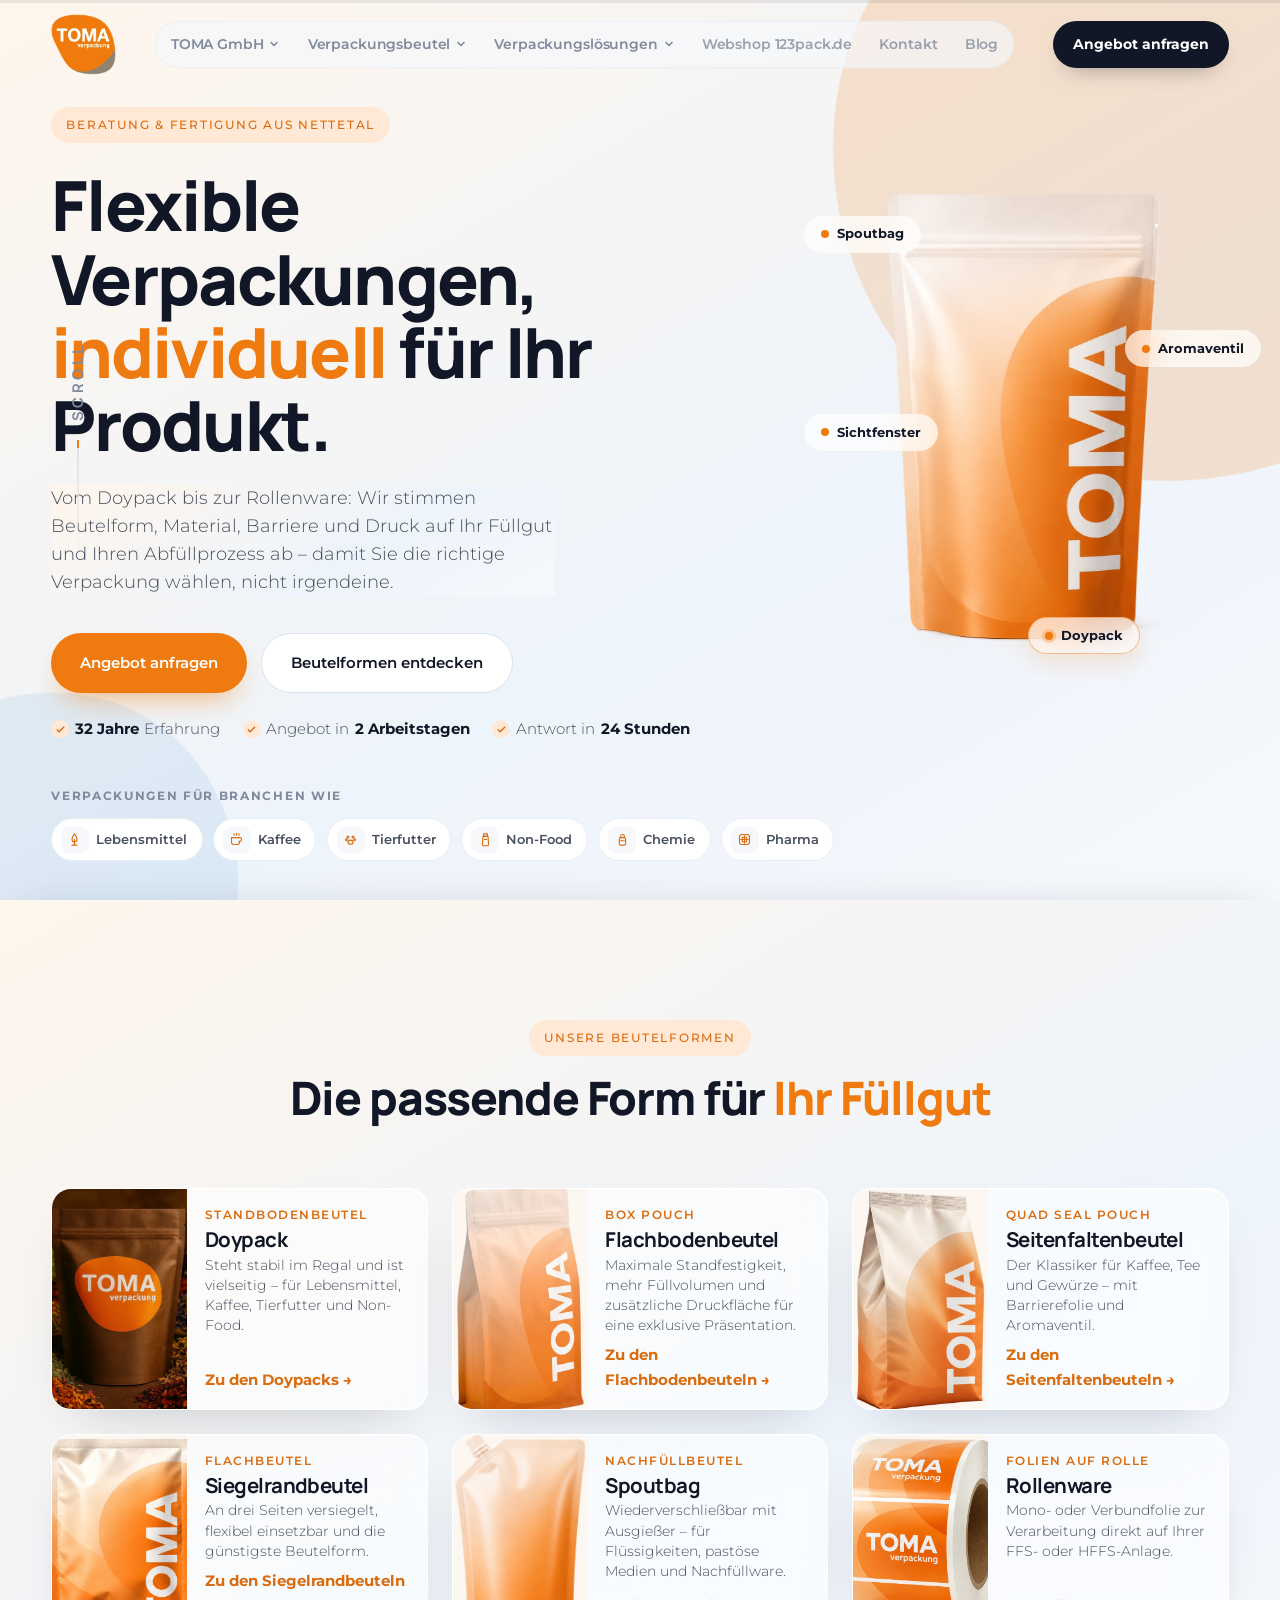
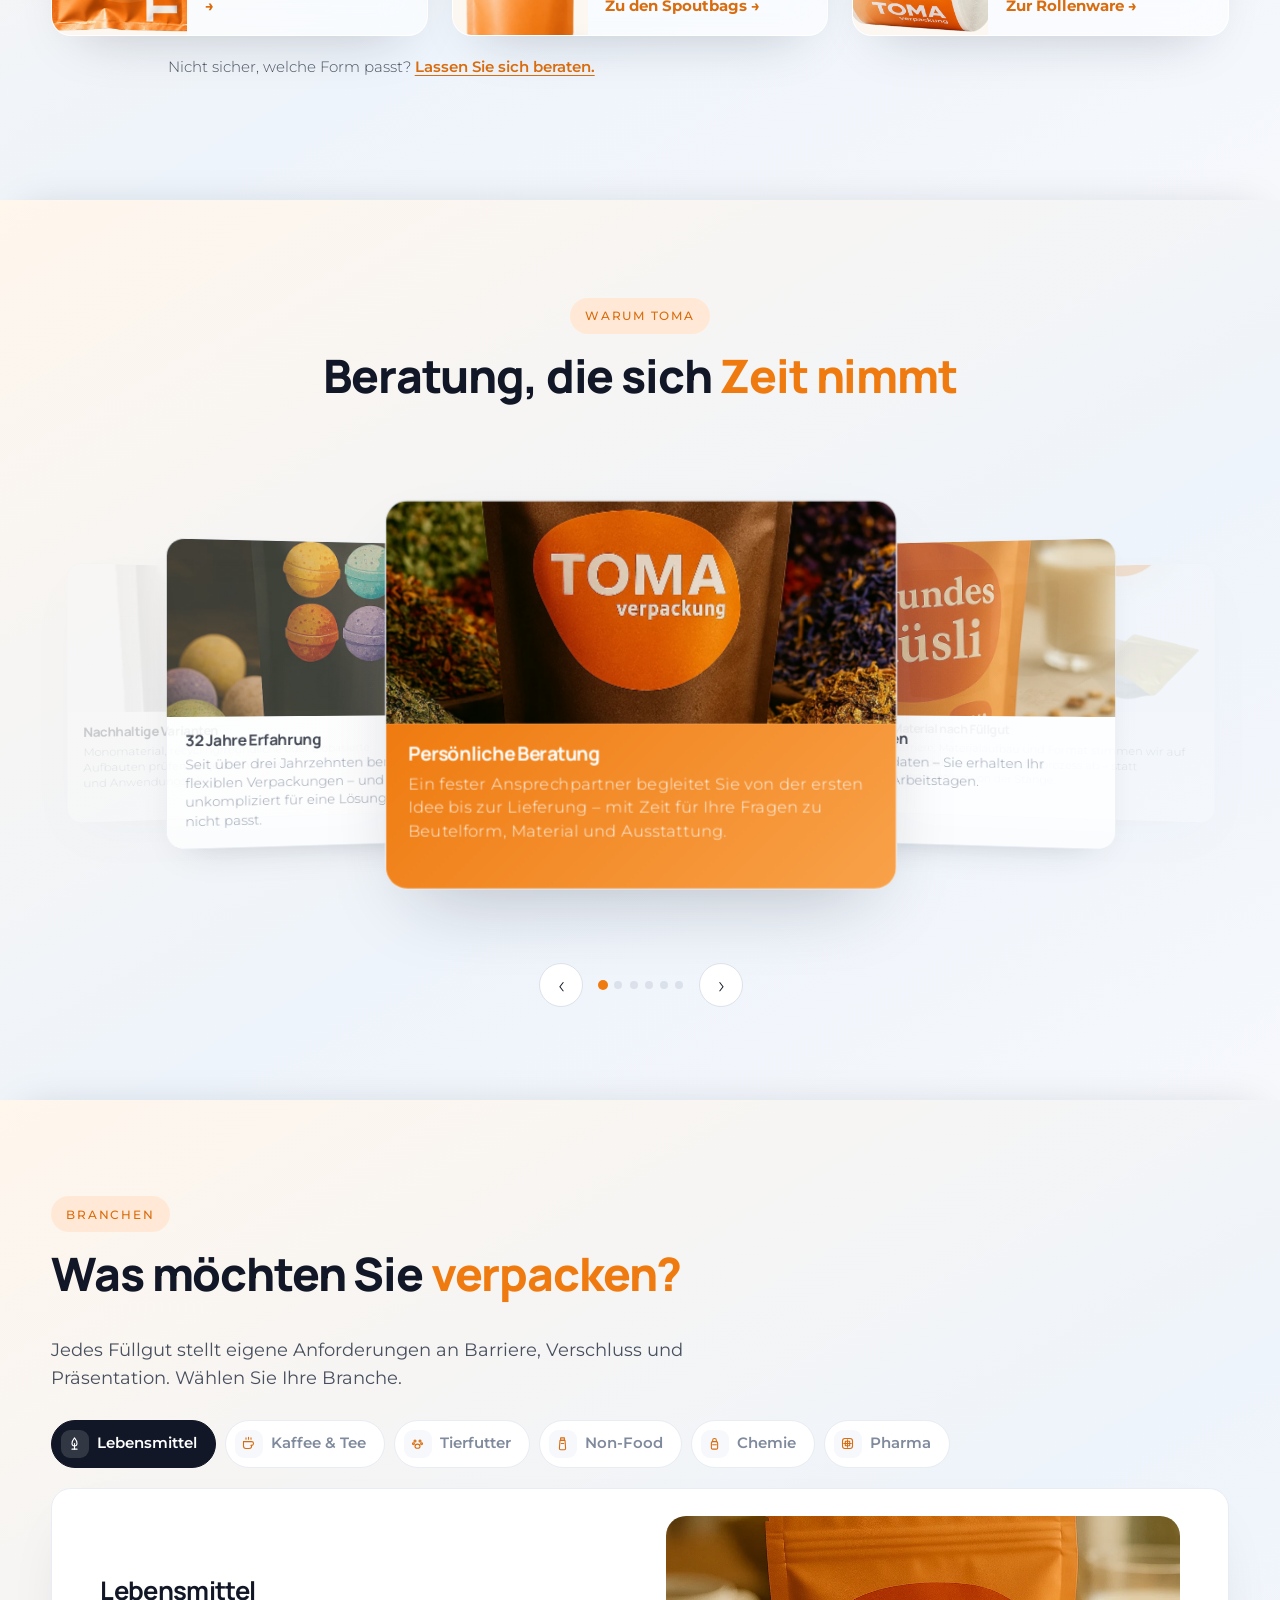
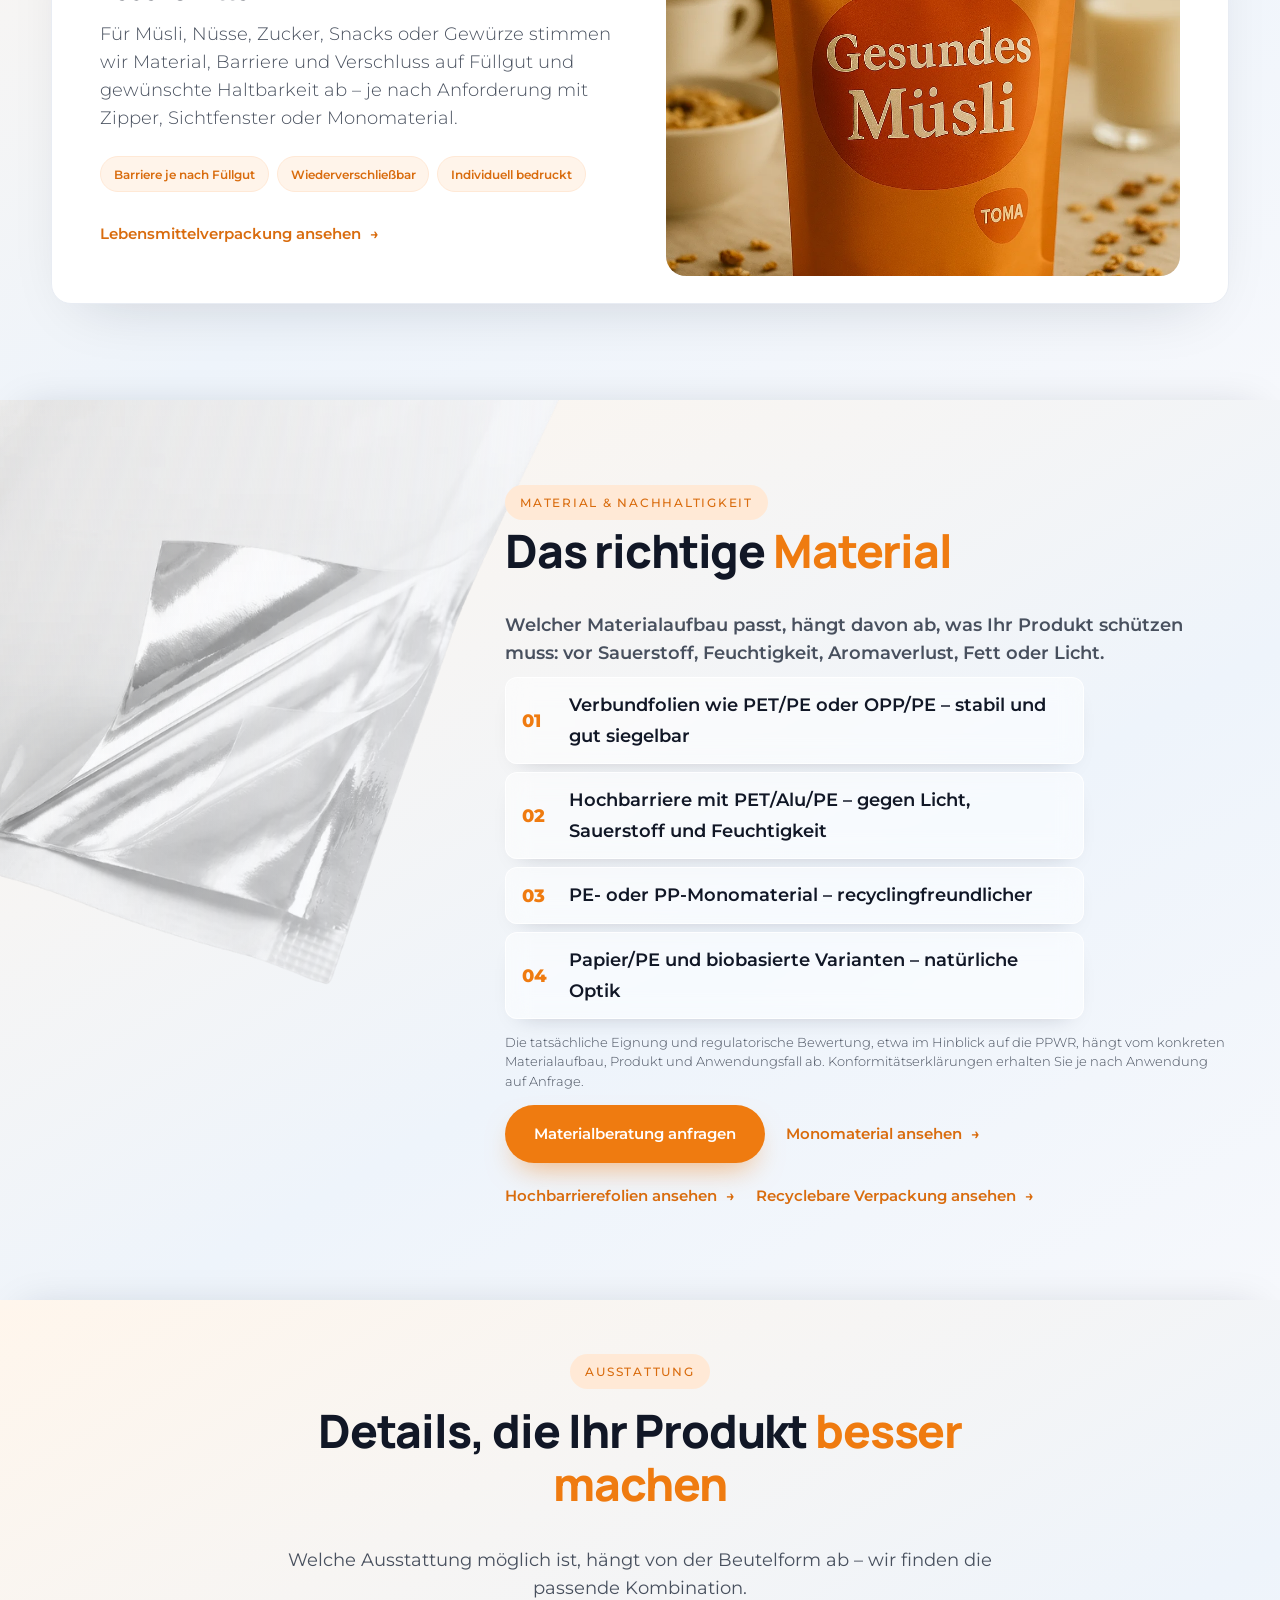
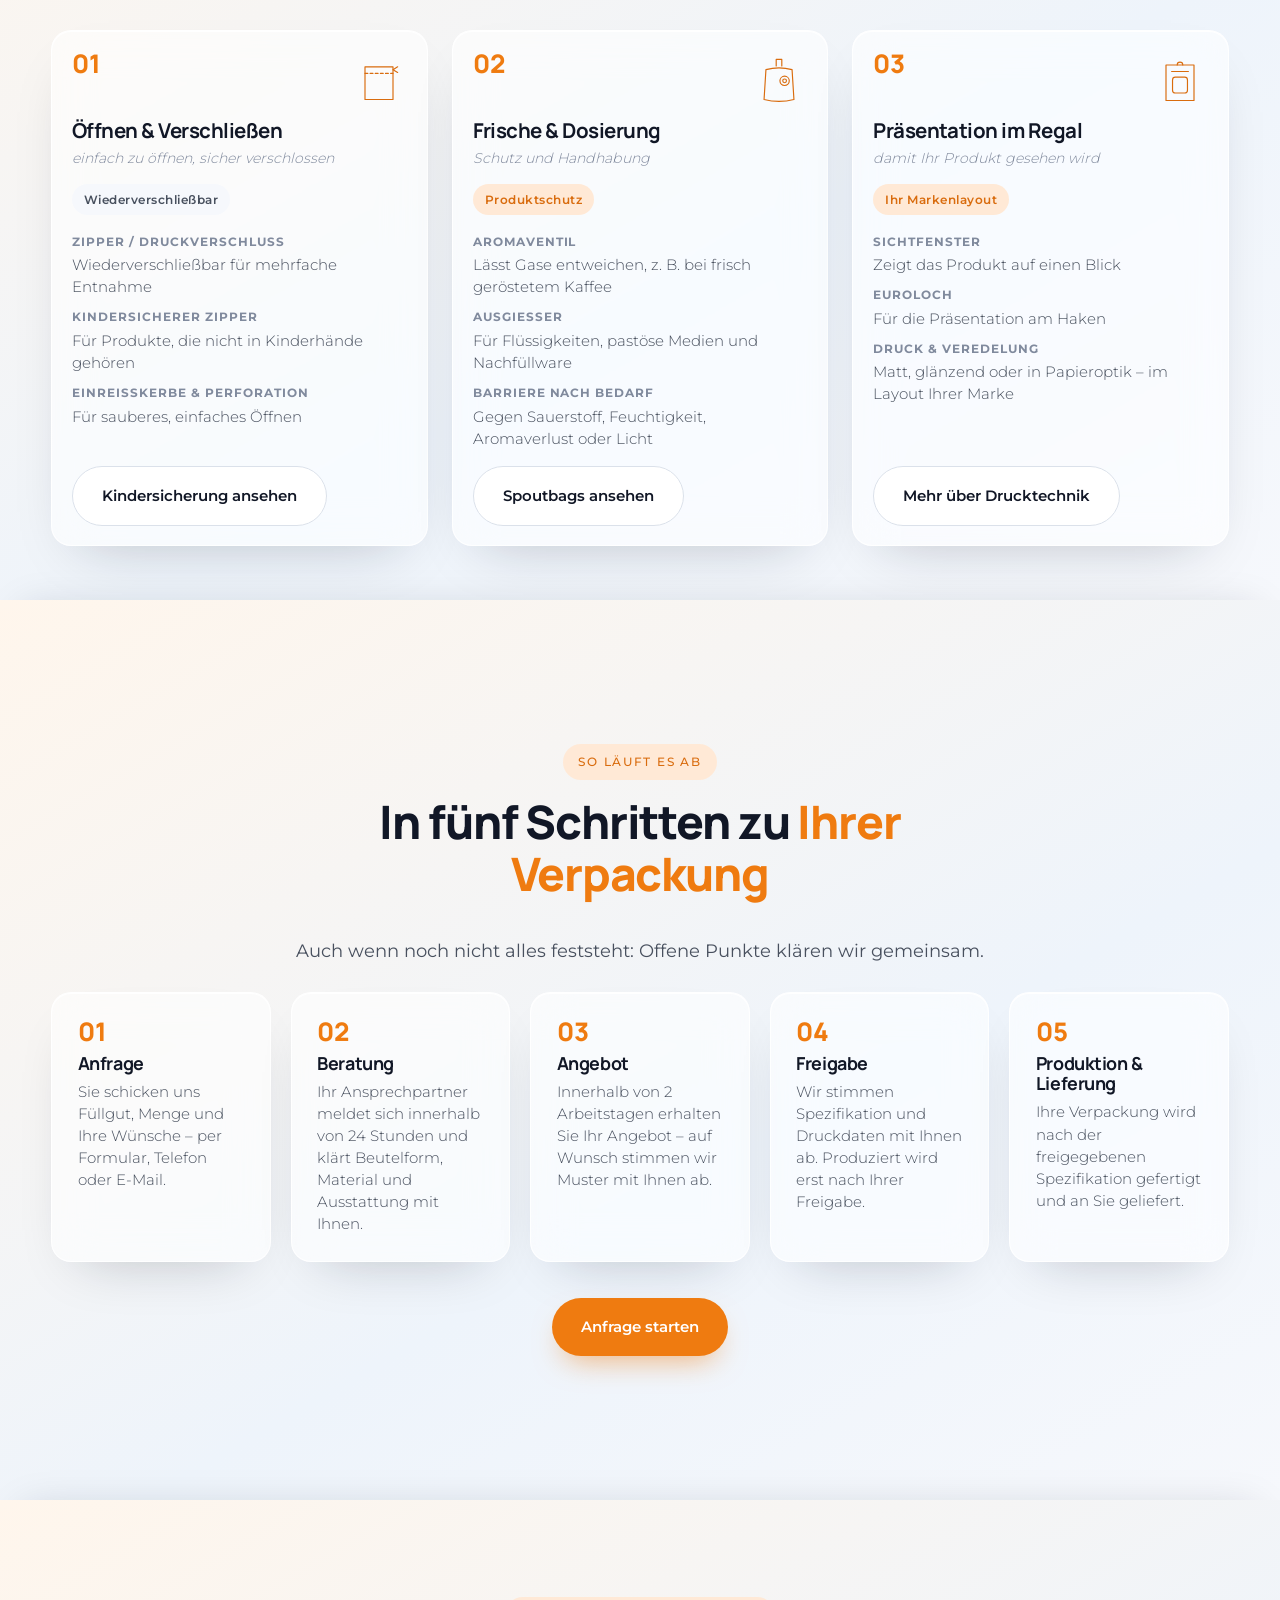
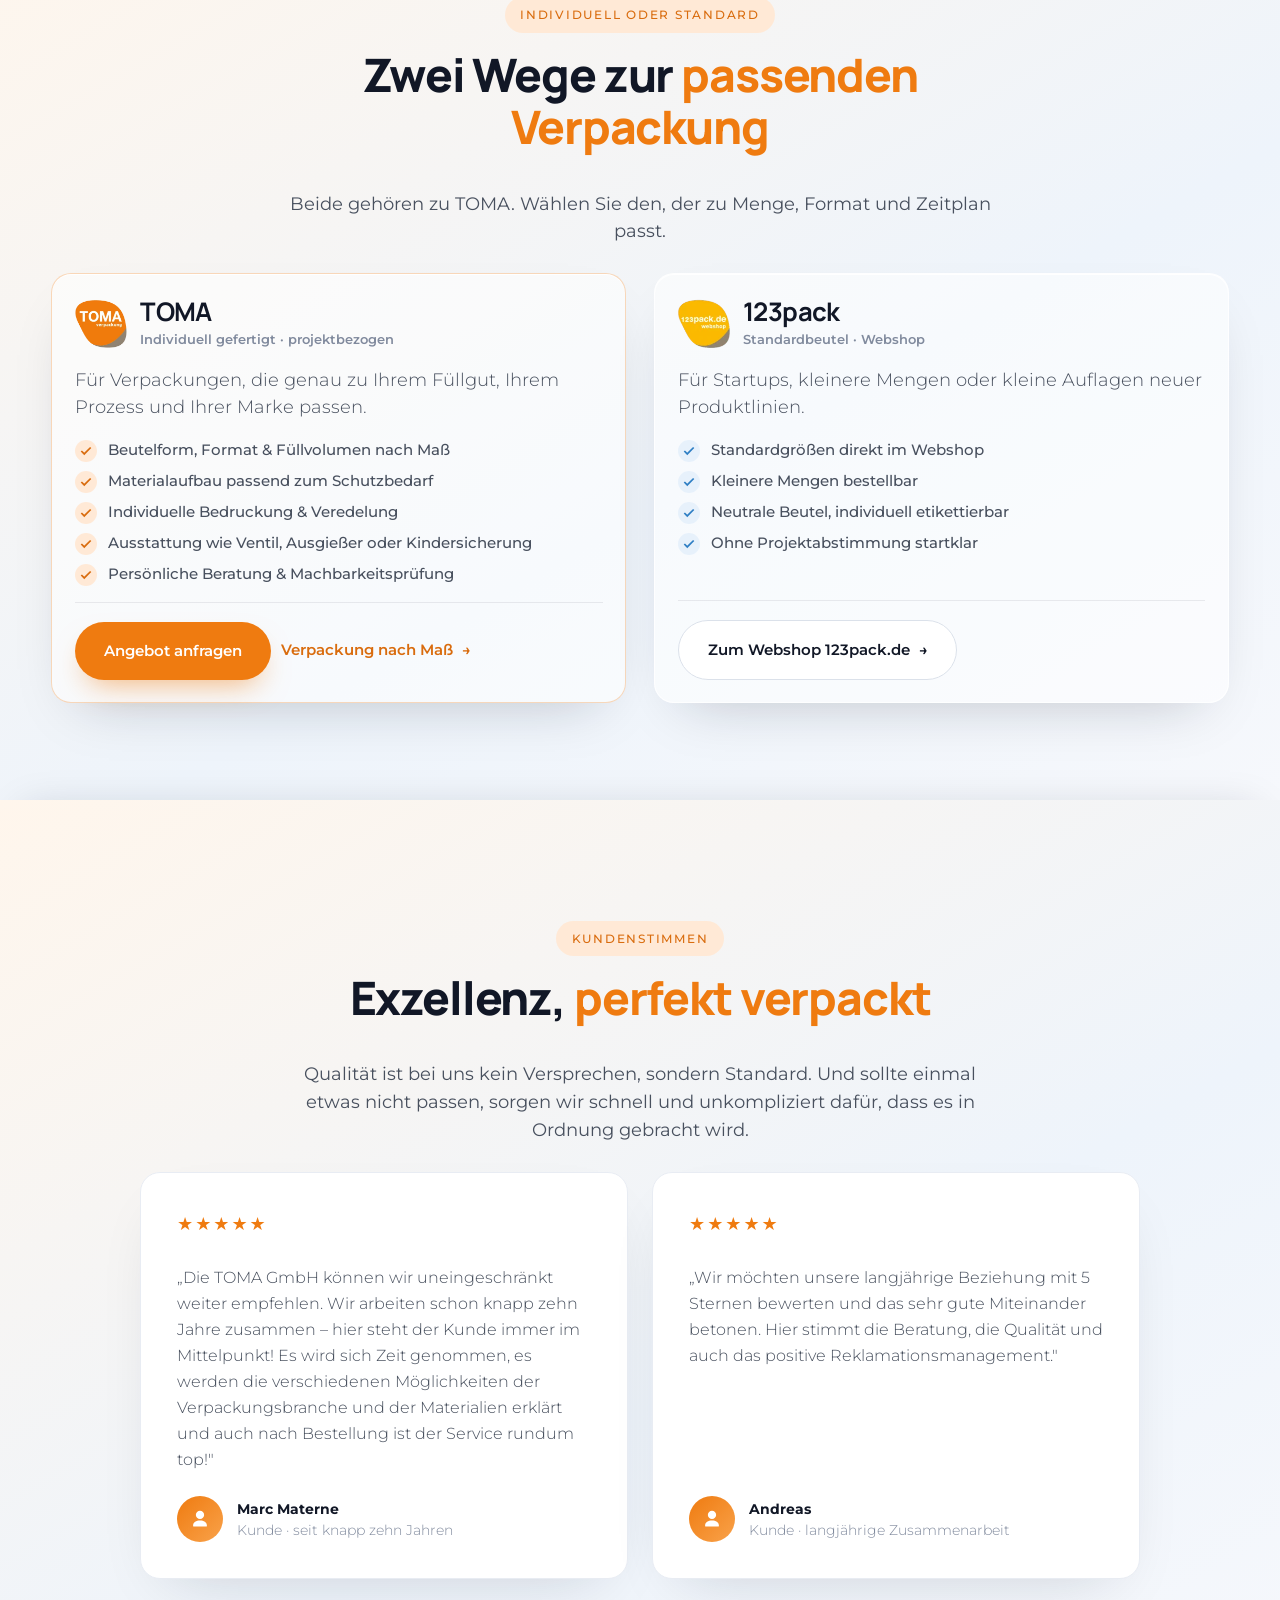
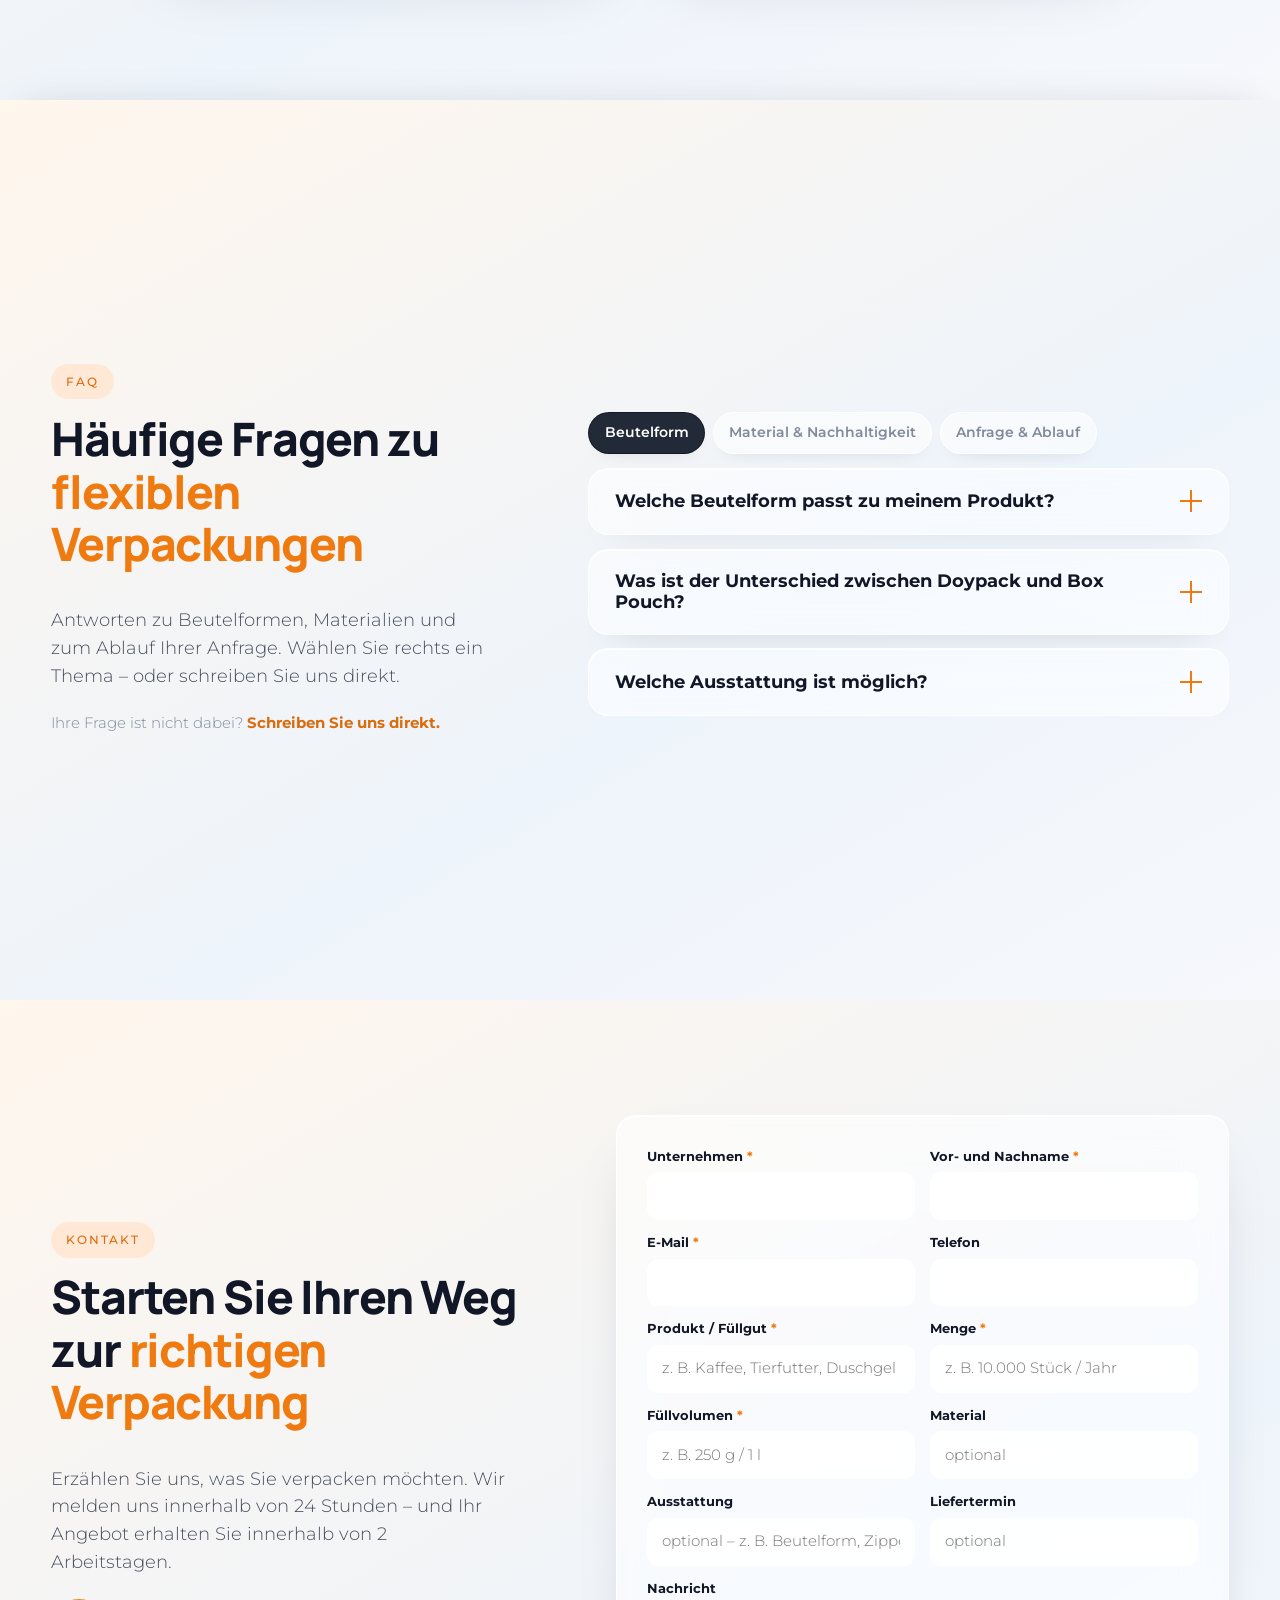
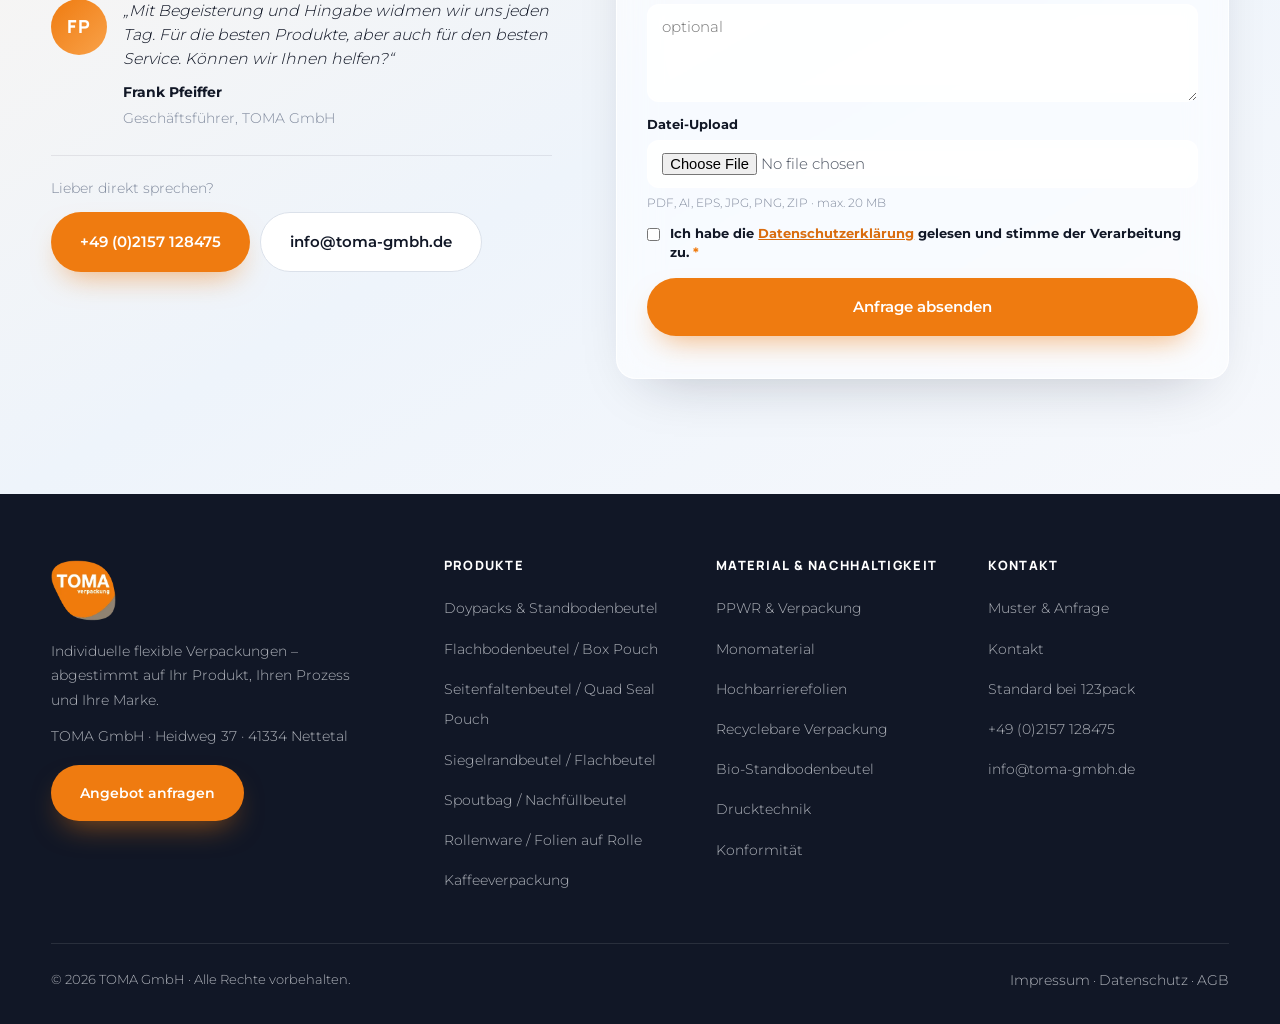
==== commit 89bfb439: "ppwr_V1image.png" ====
--- a/index.html
+++ b/index.html
@@ -61,7 +61,7 @@
               <ul class="nav__sublist">
                 <li><span class="nav__text">Team</span></li>
                 <li><span class="nav__text">Mission und Kompetenzen</span></li>
-                <li><span class="nav__text">PPWR &amp; Verpackung</span></li>
+                <li><a class="nav__sublink" href="ppmr.html">PPWR &amp; Verpackung</a></li>
                 <li><span class="nav__text">Nachhaltig und biologisch verpacken</span></li>
                 <li><span class="nav__text">Konformitätserklärungen</span></li>
               </ul>
@@ -171,7 +171,7 @@
           <ul class="nav__msub" id="navMSubToma" hidden>
             <li><span class="nav__text">Team</span></li>
             <li><span class="nav__text">Mission und Kompetenzen</span></li>
-            <li><span class="nav__text">PPWR &amp; Verpackung</span></li>
+            <li><a href="ppmr.html">PPWR &amp; Verpackung</a></li>
             <li><span class="nav__text">Nachhaltig und biologisch verpacken</span></li>
             <li><span class="nav__text">Konformitätserklärungen</span></li>
           </ul>
@@ -691,6 +691,7 @@
         <div>
           <h4>Material &amp; Nachhaltigkeit</h4>
           <ul>
+            <li><a href="ppmr.html">PPWR &amp; Verpackung</a></li>
             <li><a href="https://www.toma-gmbh.de/monomaterial/">Monomaterial</a></li>
             <li><a href="https://www.toma-gmbh.de/hochbarrierefolien/">Hochbarrierefolien</a></li>
             <li><a href="https://www.toma-gmbh.de/recyclebare-verpackung/">Recyclebare Verpackung</a></li>
--- a/css/components.css
+++ b/css/components.css
@@ -3369,3 +3369,478 @@
   .products__grid,
   .process__list { grid-template-columns: 1fr; }
 }
+
+/* ---------------------------------------------------------------
+   PPWR & VERPACKUNG — Informationsseite (ppmr.html)
+   Hero-Themen, Split-Layouts, Timeline, Rollen, Anforderungen,
+   Dokumenten-Tabs, Foto mit Hinweis-Karte, Quellen, Rechtshinweis
+--------------------------------------------------------------- */
+
+/* Hero: breites Motiv (mehrere Beutel) statt Hochformat, H1 mit Unterzeile */
+html[data-product="ppmr"] .hero__grid { grid-template-columns: minmax(0, 52fr) minmax(0, 48fr); }
+html[data-product="ppmr"] .hero__float { aspect-ratio: 1213 / 1055; max-height: min(64svh, 640px); }
+html[data-product="ppmr"] .hero h1 { font-size: clamp(2.4rem, 4vw, 4rem); }
+/* Stichtage als Liste zwischen Fließtext und Buttons */
+html[data-product="ppmr"] .hero__sub { margin-bottom: 1.25rem; }
+html[data-product="ppmr"] .hero__trust--stack {
+  flex-direction: column;
+  gap: 0.6rem;
+  margin: 0 0 2rem;
+  font-size: 1.05rem;
+}
+html[data-product="ppmr"] .hero__trust--stack li { gap: 0.6rem; }
+html[data-product="ppmr"] .hero__trust--stack li::before { width: 24px; height: 24px; background-size: 14px; }
+.hero h1 .hero__h1-sub {
+  margin-top: 0.3em;
+  font-size: 0.5em;
+  font-weight: 700;
+  line-height: 1.2;
+  color: var(--color-ink);
+}
+
+/* Split: Text links, Visual / Karte rechts */
+.ppwr-split {
+  display: grid;
+  grid-template-columns: minmax(0, 1fr) minmax(0, 1.15fr);
+  gap: clamp(2rem, 5vw, 4.5rem);
+  align-items: center;
+}
+.ppwr-split--even { grid-template-columns: minmax(0, 1fr) minmax(0, 1fr); }
+.ppwr-split--text { grid-template-columns: minmax(0, 1.1fr) minmax(0, 1fr); }
+.ppwr-split--text .ppwr-checks li { padding-block: 0.55rem; font-size: 0.95rem; }
+.section-head.section-head--wide { max-width: 1040px; }
+.section-head--wide p { max-width: 80ch; }
+.section-head--center.section-head--wide p { margin-inline: auto; }
+.ppwr-split__text { min-width: 0; }
+.ppwr-split__text h2 { margin: 1rem 0 0.6em; }
+.ppwr-split__text > p {
+  margin: 0 0 1rem;
+  font-size: var(--fs-body);
+  line-height: 1.55;
+  color: var(--color-text);
+}
+.ppwr-split__text > p.ppwr-split__lead { margin-bottom: 0.75rem; font-weight: 600; color: var(--color-ink); }
+.ppwr-split__text > p.ppwr-split__note { font-size: 0.95rem; }
+.ppwr-split__links {
+  display: flex;
+  flex-wrap: wrap;
+  gap: 0.85rem 1.35rem;
+  align-items: center;
+  margin-top: 0.5rem;
+}
+
+/* Checkliste */
+.ppwr-checks {
+  list-style: none;
+  padding: 0;
+  margin: 0 0 1.25rem;
+  display: grid;
+  gap: 0.5rem;
+}
+.ppwr-checks li {
+  display: flex;
+  align-items: flex-start;
+  gap: 0.75rem;
+  padding: 0.7rem 1rem;
+  border-radius: var(--radius-small);
+  background: rgba(255, 255, 255, 0.55);
+  border: 1px solid rgba(255, 255, 255, 0.85);
+  box-shadow: 0 10px 24px -16px rgba(17, 23, 38, 0.24);
+  backdrop-filter: blur(12px) saturate(1.3);
+  -webkit-backdrop-filter: blur(12px) saturate(1.3);
+  font-size: 0.98rem;
+  font-weight: 600;
+  line-height: 1.4;
+  color: var(--color-ink);
+}
+.ppwr-checks li::before {
+  content: "";
+  width: 22px;
+  height: 22px;
+  flex-shrink: 0;
+  border-radius: 50%;
+  background: var(--color-primary-soft) url("data:image/svg+xml,%3Csvg xmlns='http://www.w3.org/2000/svg' viewBox='0 0 24 24' fill='none' stroke='%23d96c0e' stroke-width='3'%3E%3Cpath d='M20 6 9 17l-5-5'/%3E%3C/svg%3E") center / 13px no-repeat;
+}
+/* Ruhige Variante: ohne Kästen, nur Haken */
+.ppwr-checks--plain { gap: 0.7rem; }
+.ppwr-checks--plain li {
+  padding: 0;
+  background: none;
+  border: 0;
+  box-shadow: none;
+  backdrop-filter: none;
+  -webkit-backdrop-filter: none;
+  font-weight: 500;
+  font-size: 1rem;
+  color: var(--color-text);
+}
+
+/* Infografik */
+.ppwr-figure {
+  margin: 0;
+  min-width: 0;
+  border-radius: var(--radius-large);
+  overflow: hidden;
+  background: #fff;
+  border: 1px solid var(--color-border);
+  box-shadow: var(--shadow-float);
+}
+.ppwr-figure img { width: 100%; height: auto; }
+/* Foto statt Infografik: Hochformat, im Stack-Modus in der Höhe begrenzt */
+.ppwr-figure--photo { justify-self: end; width: 100%; max-width: 560px; border: 0; }
+.ppwr-figure--photo img { aspect-ratio: 574 / 752; object-fit: cover; }
+.ppwr-figure--square img { aspect-ratio: 1; }
+
+/* Callout (PPWR-Check) – derzeit nicht eingebunden, Platz für den Block wird noch gesucht */
+.ppwr-callout {
+  position: relative;
+  display: flex;
+  flex-direction: column;
+  align-items: flex-start;
+  padding: clamp(1.75rem, 3.5vw, 2.75rem);
+  border-radius: var(--radius-large);
+  background: var(--grad-cta);
+  color: #fff;
+  box-shadow: var(--shadow-hover);
+  overflow: hidden;
+}
+.ppwr-callout::after {
+  content: "";
+  position: absolute;
+  right: -18%;
+  bottom: -30%;
+  width: 60%;
+  aspect-ratio: 1;
+  border-radius: 50%;
+  background: radial-gradient(closest-side, rgba(255, 255, 255, 0.22), rgba(255, 255, 255, 0));
+  pointer-events: none;
+}
+/* Bildkopf, randlos bis an die Kartenkante */
+.ppwr-callout__media {
+  align-self: stretch;
+  margin: calc(-1 * clamp(1.75rem, 3.5vw, 2.75rem)) calc(-1 * clamp(1.75rem, 3.5vw, 2.75rem)) 1.5rem;
+  aspect-ratio: 2 / 1;
+  overflow: hidden;
+  background: var(--color-bg-warm);
+}
+.ppwr-callout__media img { width: 100%; height: 100%; object-fit: cover; object-position: center 40%; }
+.ppwr-callout h3 { color: #fff; margin-bottom: 0.75rem; }
+.ppwr-callout p {
+  margin: 0 0 1.25rem;
+  font-size: var(--fs-body);
+  line-height: 1.55;
+  font-weight: 400;
+  color: rgba(255, 255, 255, 0.94);
+}
+.ppwr-callout__btn { position: relative; z-index: 1; background: #fff; color: var(--color-primary-hover); }
+.ppwr-callout__btn:hover { transform: translateY(-2px); background: var(--color-primary-tint); }
+.ppwr-callout__btn:focus-visible { outline-color: #fff; }
+
+/* Zeitstrahl (Grundlagen): horizontale Linie mit Meilensteinen */
+.ppwr-basics__head h2 { margin: 1rem 0 0.6em; }
+.ppwr-basics { align-items: start; }
+.ppwr-roadmap {
+  position: relative;
+  list-style: none;
+  margin: clamp(2rem, 4.5vh, 3.25rem) 0 0;
+  padding: 0;
+  display: grid;
+  grid-template-columns: repeat(3, minmax(0, 1fr));
+  gap: clamp(1.25rem, 3vw, 2.5rem);
+}
+.ppwr-roadmap::before {
+  content: "";
+  position: absolute;
+  left: 12px;
+  right: 0;
+  top: 11px;
+  height: 2px;
+  border-radius: 2px;
+  background: linear-gradient(90deg, var(--color-primary) 0%, var(--color-primary) 55%, var(--color-primary-soft) 100%);
+}
+.ppwr-roadmap__stop { position: relative; padding-top: 2.4rem; }
+.ppwr-roadmap__stop::before {
+  content: "";
+  position: absolute;
+  top: 0;
+  left: 0;
+  width: 24px;
+  height: 24px;
+  border-radius: 50%;
+  background: #fff;
+  border: 6px solid var(--color-primary);
+  box-shadow: 0 0 0 6px rgba(239, 123, 16, 0.14);
+}
+.ppwr-roadmap__stop--scope::before { border-color: var(--color-primary-soft); box-shadow: none; }
+.ppwr-roadmap__date {
+  display: block;
+  margin-bottom: 0.35rem;
+  font-family: var(--font-heading);
+  font-size: clamp(1.8rem, 3vw, 2.6rem);
+  font-weight: 800;
+  line-height: 1.05;
+  letter-spacing: -0.03em;
+  color: var(--color-primary);
+}
+.ppwr-roadmap__stop--scope .ppwr-roadmap__date { color: var(--color-ink); }
+.ppwr-roadmap h3 { font-size: clamp(1.05rem, 1.4vw, 1.2rem); margin: 0 0 0.25rem; }
+.ppwr-roadmap p { margin: 0; max-width: 32ch; font-size: 0.95rem; line-height: 1.5; color: var(--color-text); }
+
+/* Rollen: Lieferkette aus drei Karten mit Pfeilen, Hinweis-Leiste darunter */
+.ppwr-chain {
+  list-style: none;
+  margin: 0;
+  padding: 0;
+  display: grid;
+  grid-template-columns: repeat(3, minmax(0, 1fr));
+  gap: clamp(2.25rem, 4vw, 3.5rem);
+}
+.ppwr-chain__step {
+  position: relative;
+  display: flex;
+  flex-direction: column;
+  padding: clamp(1.35rem, 2.5vw, 1.9rem);
+  border-radius: var(--radius-medium);
+  background: rgba(255, 255, 255, 0.6);
+  border: 1px solid rgba(255, 255, 255, 0.85);
+  box-shadow:
+    0 24px 56px -30px rgba(17, 23, 38, 0.26),
+    inset 0 1px 0 rgba(255, 255, 255, 0.92);
+  backdrop-filter: blur(20px) saturate(1.45);
+  -webkit-backdrop-filter: blur(20px) saturate(1.45);
+}
+/* Pfeil zur nächsten Station */
+.ppwr-chain__step:not(:last-child)::after {
+  content: "";
+  position: absolute;
+  top: 50%;
+  right: calc(-1 * clamp(2.25rem, 4vw, 3.5rem) / 2 - 11px);
+  width: 22px;
+  height: 22px;
+  transform: translateY(-50%);
+  background: url("data:image/svg+xml,%3Csvg xmlns='http://www.w3.org/2000/svg' viewBox='0 0 24 24' fill='none' stroke='%23ef7b10' stroke-width='2.5' stroke-linecap='round' stroke-linejoin='round'%3E%3Cpath d='M5 12h14M13 6l6 6-6 6'/%3E%3C/svg%3E") center / contain no-repeat;
+}
+.ppwr-chain__step--toma { border-color: rgba(239, 123, 16, 0.45); background: rgba(255, 255, 255, 0.85); }
+.ppwr-chain__top { display: flex; align-items: center; justify-content: space-between; margin-bottom: 1rem; }
+.ppwr-chain__tag {
+  padding: 0.3rem 0.75rem;
+  border-radius: var(--radius-pill);
+  background: var(--color-primary-soft);
+  color: var(--color-primary-hover);
+  font-size: var(--fs-label);
+  font-weight: 700;
+  letter-spacing: 0.04em;
+}
+.ppwr-chain__step h3 { font-size: clamp(1.1rem, 1.5vw, 1.3rem); margin: 0 0 0.4rem; }
+.ppwr-chain__step p { margin: 0; font-size: 0.98rem; line-height: 1.5; color: var(--color-text); }
+.ppwr-chain__note {
+  display: flex;
+  align-items: center;
+  justify-content: space-between;
+  gap: 1.25rem 2rem;
+  margin-top: clamp(1.25rem, 3vh, 2rem);
+  padding: 1rem 1.25rem 1rem 1.5rem;
+  border-radius: var(--radius-medium);
+  border-left: 3px solid var(--color-primary);
+  background: rgba(255, 255, 255, 0.7);
+}
+.ppwr-chain__note p { margin: 0; max-width: 80ch; font-size: 0.98rem; line-height: 1.5; color: var(--color-text); }
+.ppwr-chain__note b { color: var(--color-ink); font-weight: 700; }
+.ppwr-chain__note .btn { flex-shrink: 0; }
+
+/* Icon-Kachel (Karten, Hinweis) */
+.ppwr-icon {
+  display: grid;
+  place-items: center;
+  width: 52px;
+  height: 52px;
+  flex-shrink: 0;
+  border-radius: 14px;
+  background: var(--color-primary-soft);
+  color: var(--color-primary-hover);
+}
+.ppwr-icon svg { width: 26px; height: 26px; }
+
+/* Karten: Anforderungen, Praxis, Quellen */
+.variants__grid.ppwr-grid-4 { grid-template-columns: repeat(4, minmax(0, 1fr)); }
+.ppwr-card h3,
+.ppwr-source h3 { margin-bottom: 0.5rem; }
+.ppwr-card p,
+.ppwr-source p { margin: 0; font-size: 0.95rem; line-height: 1.5; color: var(--color-text); }
+.ppwr-source p { flex: 1 1 auto; margin-bottom: 1rem; }
+.ppwr-source .btn--link { display: inline; align-self: flex-start; font-size: 0.9rem; line-height: 1.5; }
+
+/* Band unter den Anforderungen – derzeit nicht eingebunden, Platz für „PPWR-Konformität …“ wird noch gesucht */
+.ppwr-band {
+  display: grid;
+  grid-template-columns: minmax(0, 1fr) minmax(0, 1.1fr);
+  gap: clamp(1.25rem, 3vw, 2.5rem);
+  align-items: center;
+  margin-top: clamp(1rem, 2.5vw, 1.5rem);
+  padding: clamp(1.25rem, 2.6vw, 1.9rem);
+  border-radius: var(--radius-medium);
+  background: #fff;
+  border: 1px solid var(--color-border);
+  box-shadow: var(--shadow-card);
+}
+.ppwr-band__text { margin: 0; font-size: 0.95rem; line-height: 1.55; color: var(--color-text); }
+.ppwr-band__cta {
+  padding-left: clamp(1.25rem, 2.6vw, 2.25rem);
+  border-left: 3px solid var(--color-primary);
+}
+.ppwr-band__cta h3 { font-size: clamp(1.1rem, 1.5vw, 1.3rem); margin-bottom: 0.5rem; }
+.ppwr-band__cta p { margin: 0 0 1rem; font-size: 0.95rem; line-height: 1.5; color: var(--color-text); }
+
+/* Dokumenten-Tabs: Inhalt bestimmt die Höhe, Liste statt Chips */
+#dokumentation .apps__stage { grid-template-columns: minmax(0, 1.25fr) minmax(0, 1fr); align-items: stretch; }
+#dokumentation .apps__panel { min-height: 0; }
+#dokumentation .apps__content { position: relative; inset: auto; }
+#dokumentation .apps__content h3 { margin-bottom: 0.5rem; }
+#dokumentation .apps__content > p:first-of-type { margin-bottom: 1.1rem; font-size: 0.98rem; }
+#dokumentation .apps__content > p:last-child { margin: 1rem 0 0 !important; }
+#dokumentation .apps__visual { aspect-ratio: auto; min-height: 320px; }
+.apps__docs { display: grid; gap: 0.6rem; margin: 0; }
+.apps__docs > div {
+  padding: 0.8rem 1rem;
+  border-radius: var(--radius-small);
+  background: var(--color-bg-warm);
+  border: 1px solid var(--color-primary-tint);
+}
+.apps__docs dt { font-weight: 700; font-size: 0.98rem; color: var(--color-ink); }
+.apps__docs dd { margin: 0.2rem 0 0; font-size: 0.9rem; line-height: 1.45; color: var(--color-text); }
+
+/* Unterstützung: Stichpunkte mit Beschreibung */
+.ppwr-props { width: 100%; max-width: 100%; }
+.ppwr-props li { align-items: start; font-size: 1rem; }
+.ppwr-props b { display: block; color: var(--color-ink); margin-bottom: 0.15rem; }
+.ppwr-props li > span:last-child { font-weight: 400; font-size: 0.9rem; line-height: 1.45; color: var(--color-text); }
+.ppwr-props .spout__n { line-height: 1.35; }
+
+/* Foto mit Hinweis-Karte */
+.ppwr-photo {
+  position: relative;
+  margin: 0;
+  width: 100%;
+  max-width: 460px;
+  justify-self: end;
+  border-radius: var(--radius-large);
+  overflow: hidden;
+  box-shadow: var(--shadow-float);
+  background: var(--color-bg-warm);
+}
+.ppwr-photo img { width: 100%; height: auto; }
+.ppwr-photo__card {
+  position: absolute;
+  left: 0.9rem;
+  right: 0.9rem;
+  bottom: 0.9rem;
+  display: grid;
+  gap: 0.35rem;
+  padding: 1rem 1.15rem;
+  border-radius: var(--radius-medium);
+}
+.ppwr-photo__card b { font-family: var(--font-heading); font-size: 1.02rem; color: var(--color-ink); line-height: 1.25; }
+.ppwr-photo__card span { font-size: 0.85rem; line-height: 1.45; color: var(--color-text); }
+.ppwr-photo__card .btn--link { justify-self: start; padding-bottom: 0; font-size: 0.9rem; }
+
+/* Rechtlicher Hinweis (FAQ-Intro) */
+.ppwr-legal {
+  margin-top: 1.5rem;
+  padding: 1rem 1.15rem;
+  max-width: 52ch;
+  border-radius: var(--radius-small);
+  border-left: 3px solid var(--color-primary);
+  background: rgba(255, 255, 255, 0.6);
+}
+.ppwr-legal h3 { font-size: 0.95rem; margin-bottom: 0.35rem; }
+.ppwr-legal p { margin: 0; font-size: 0.8rem; line-height: 1.5; color: var(--color-text-muted); }
+.ppwr-legal a { color: var(--color-primary-hover); font-weight: 600; text-decoration: underline; text-underline-offset: 2px; }
+
+/* Stack-Modus (ab 1200 px): alles muss in ein Panel passen.
+   base.css setzt Panel-Container auf flex – Split-Raster wie .spout__layout erzwingen. */
+html.is-stack-scroll .ppwr-split { display: grid !important; flex-direction: unset; align-items: center; }
+html.is-stack-scroll .ppwr-split.ppwr-basics { align-items: start; }
+/* PPWR-Panels sind textlastig: oben Platz für die fixe Navigation, unten knapp */
+html.is-stack-scroll[data-product="ppmr"] .section.stack-panel { padding: 5.25rem 0 1.5rem; justify-content: center; }
+html.is-stack-scroll #unterstuetzung .ppwr-props li { padding: 0.6rem 1rem; }
+html.is-stack-scroll .ppwr-photo { max-width: min(400px, 100%); }
+html.is-stack-scroll .ppwr-figure--photo { width: auto; }
+html.is-stack-scroll .ppwr-figure--photo img { width: auto; max-width: 100%; height: calc(100dvh - 10rem); max-height: 720px; }
+html.is-stack-scroll #unterlagen .ppwr-props li { padding: 0.6rem 1rem; }
+html.is-stack-scroll .ppwr-photo img { max-height: calc(100dvh - 7rem); object-fit: cover; }
+html.is-stack-scroll #dokumentation .apps__tabs { margin-bottom: 1.25rem; }
+html.is-stack-scroll #dokumentation .apps__stage { padding: clamp(1.25rem, 3vh, 2.25rem) clamp(1.75rem, 4vw, 3rem); }
+html.is-stack-scroll #dokumentation .section-head p { max-width: 100ch; }
+html.is-stack-scroll #dokumentation .apps__docs { gap: 0.45rem; }
+html.is-stack-scroll #dokumentation .apps__docs > div { padding: 0.6rem 0.9rem; }
+html.is-stack-scroll #dokumentation .apps__docs dd { font-size: 0.86rem; }
+html.is-stack-scroll #dokumentation .apps__content h3 { margin-bottom: 0.35rem; }
+html.is-stack-scroll #dokumentation .section-head,
+html.is-stack-scroll #anforderungen .section-head { margin-bottom: clamp(1rem, 2.5vh, 1.75rem); }
+html.is-stack-scroll #dokumentation .section-head h2,
+html.is-stack-scroll #anforderungen .section-head h2 { margin-bottom: 0.4em; }
+html.is-stack-scroll .ppwr-grid-4 .variants__card { padding: clamp(1rem, 2vh, 1.4rem); }
+html.is-stack-scroll .ppwr-grid-4 .ppwr-icon { width: 44px; height: 44px; }
+html.is-stack-scroll .ppwr-grid-4 .ppwr-icon svg { width: 22px; height: 22px; }
+html.is-stack-scroll .faq .ppwr-legal { margin-top: 1rem; }
+
+@media (max-height: 820px) {
+  html.is-stack-scroll[data-product="ppmr"] .hero h1 { font-size: clamp(2.3rem, 7dvh, 3.8rem); margin-bottom: 1rem; }
+  html.is-stack-scroll[data-product="ppmr"] .hero__eyebrow { margin-bottom: 1rem; }
+  html.is-stack-scroll[data-product="ppmr"] .hero__sub { margin-bottom: 1.5rem; }
+  html.is-stack-scroll .ppwr-checks li { padding-block: 0.45rem; font-size: 0.92rem; }
+  html.is-stack-scroll .ppwr-checks--plain li { padding-block: 0; }
+  html.is-stack-scroll .ppwr-callout__media { aspect-ratio: 5 / 2; margin-bottom: 1.1rem; }
+  html.is-stack-scroll .ppwr-callout p { font-size: 0.95rem; }
+  html.is-stack-scroll #rollen .section-head { max-width: none; margin-bottom: 1.25rem; }
+  html.is-stack-scroll #rollen .section-head h2 { font-size: clamp(1.9rem, 5.6dvh, 2.8rem); margin-bottom: 0.4em; }
+  html.is-stack-scroll .ppwr-split__text h2 { font-size: clamp(1.9rem, 6dvh, 3rem); }
+  html.is-stack-scroll .ppwr-band { padding: 1rem 1.25rem; }
+  html.is-stack-scroll .ppwr-band__text,
+  html.is-stack-scroll .ppwr-band__cta p { font-size: 0.88rem; }
+  html.is-stack-scroll #unterstuetzung .ppwr-props { gap: 0.4rem; margin-bottom: 0.75rem; }
+  html.is-stack-scroll #unterstuetzung .ppwr-props li { padding-block: 0.4rem; }
+  html.is-stack-scroll #unterstuetzung .spout__text h2 { margin-bottom: 0.45em; }
+  html.is-stack-scroll #unterstuetzung .spout__intro { font-size: 0.95rem; }
+  html.is-stack-scroll #dokumentation .section-head p { font-size: 0.95rem; }
+  html.is-stack-scroll #dokumentation .apps__docs > div { padding-block: 0.5rem; }
+  html.is-stack-scroll #dokumentation .apps__content > p:first-of-type { display: none; }
+  html.is-stack-scroll #dokumentation .section-head,
+  html.is-stack-scroll #anforderungen .section-head { max-width: none; }
+  html.is-stack-scroll #dokumentation .section-head h2,
+  html.is-stack-scroll #anforderungen .section-head h2 { font-size: clamp(1.9rem, 5.6dvh, 2.8rem); }
+  html.is-stack-scroll .ppwr-grid-4 .variants__top { margin-bottom: 0.4rem; }
+  html.is-stack-scroll .ppwr-card p { font-size: 0.88rem; }
+}
+
+@media (max-width: 1199px) {
+  .ppwr-split,
+  .ppwr-split--even,
+  .ppwr-split--text { grid-template-columns: minmax(0, 1fr); }
+  .variants__grid.ppwr-grid-4 { grid-template-columns: repeat(2, minmax(0, 1fr)); }
+  #dokumentation .apps__stage { grid-template-columns: minmax(0, 1fr); }
+  html[data-product="ppmr"] .hero__grid { grid-template-columns: minmax(0, 1fr); }
+  .ppwr-photo,
+  .ppwr-figure--photo { justify-self: center; }
+}
+@media (max-width: 900px) {
+  /* Lieferkette senkrecht, Pfeile nach unten */
+  .ppwr-chain { grid-template-columns: minmax(0, 1fr); gap: 2.5rem; }
+  .ppwr-chain__step:not(:last-child)::after { top: auto; right: auto; bottom: -2.5rem; left: 50%; margin: 0 0 9px -11px; transform: rotate(90deg); }
+  .ppwr-chain__note { flex-direction: column; align-items: flex-start; }
+  .ppwr-band { grid-template-columns: minmax(0, 1fr); }
+  .ppwr-band__cta { padding-left: 0; padding-top: 1.25rem; border-left: 0; border-top: 3px solid var(--color-primary); }
+}
+@media (max-width: 768px) {
+  html[data-product="ppmr"] .hero__visual { max-width: min(420px, 90vw); }
+  html[data-product="ppmr"] .hero h1 { font-size: var(--fs-h1); }
+  /* Zeitstrahl senkrecht */
+  .ppwr-roadmap { grid-template-columns: minmax(0, 1fr); gap: 1.75rem; }
+  .ppwr-roadmap::before { left: 11px; right: auto; top: 12px; bottom: 12px; width: 2px; height: auto; background: linear-gradient(180deg, var(--color-primary) 0%, var(--color-primary) 55%, var(--color-primary-soft) 100%); }
+  .ppwr-roadmap__stop { padding: 0 0 0 2.75rem; }
+  #dokumentation .apps__visual { min-height: 240px; }
+  html[data-product="ppmr"] h2 { hyphens: auto; overflow-wrap: break-word; }
+}
+@media (max-width: 600px) {
+  .variants__grid.ppwr-grid-4 { grid-template-columns: minmax(0, 1fr); }
+}
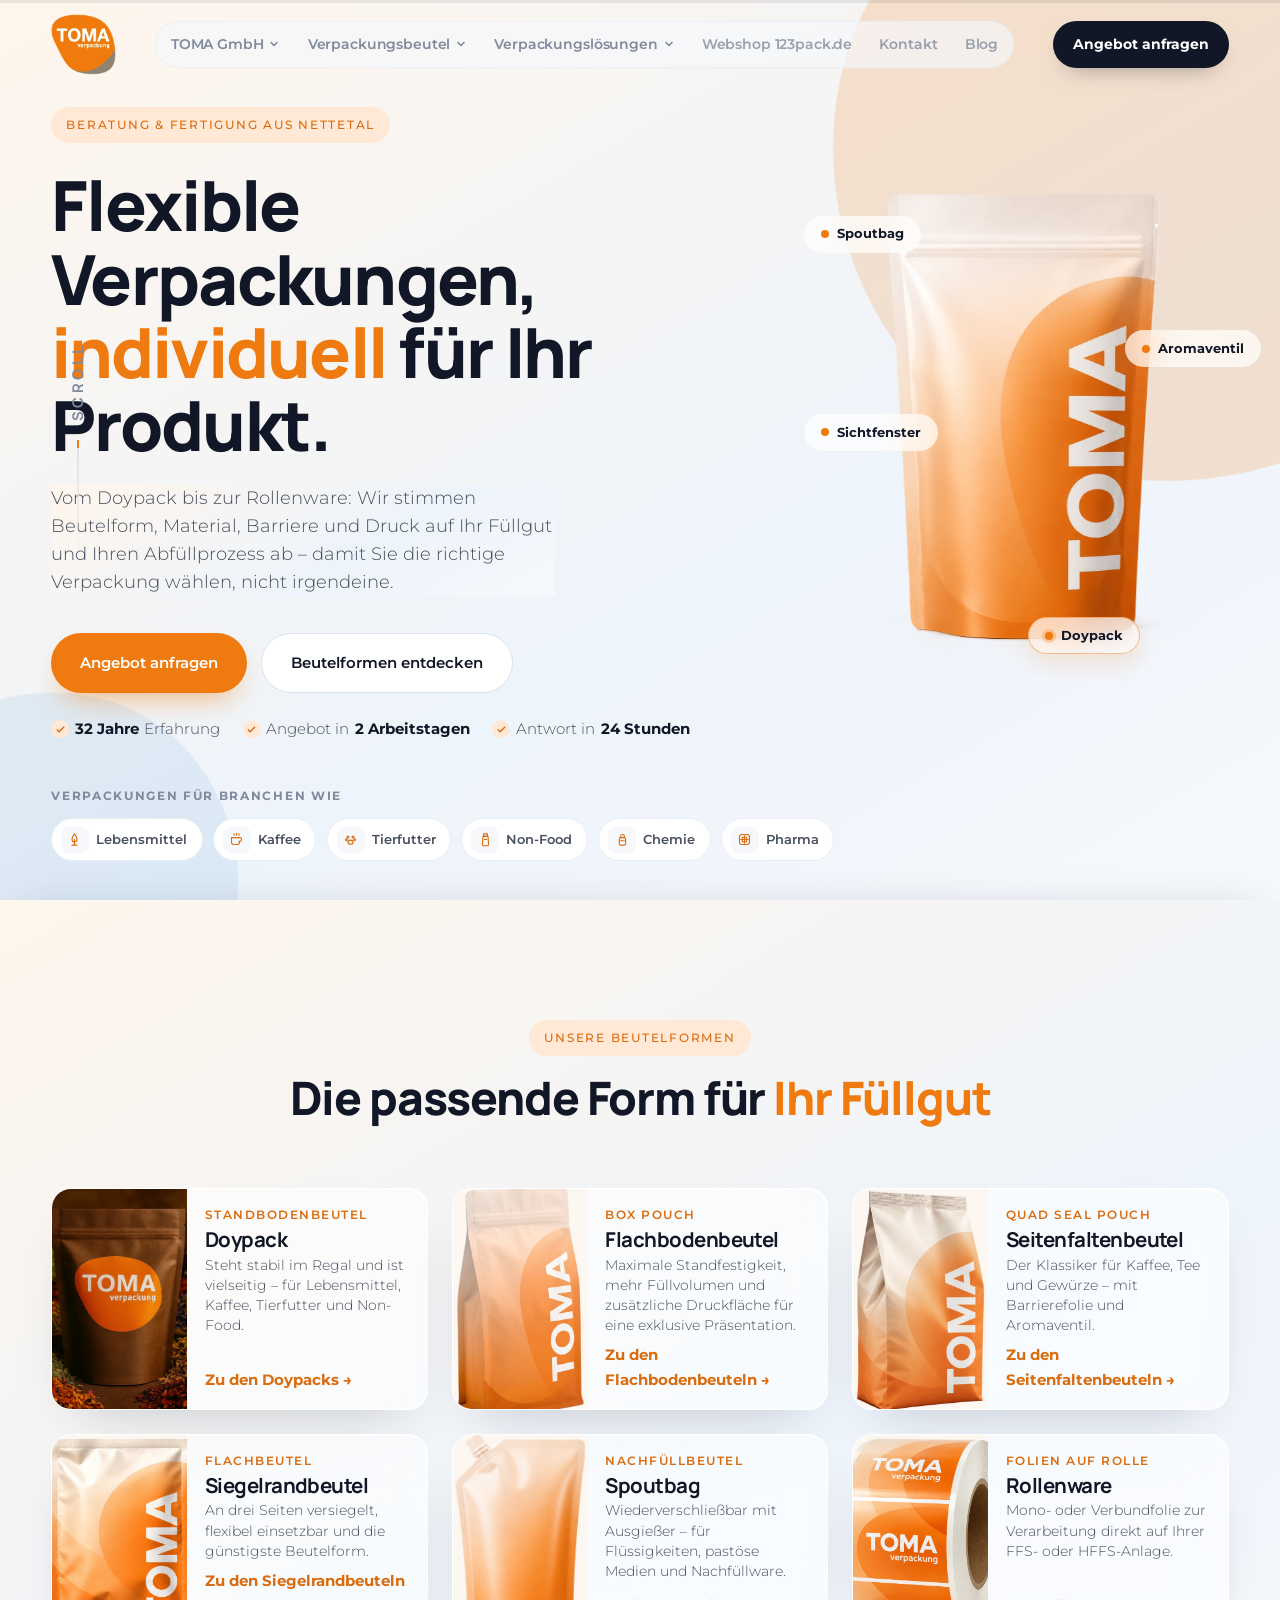
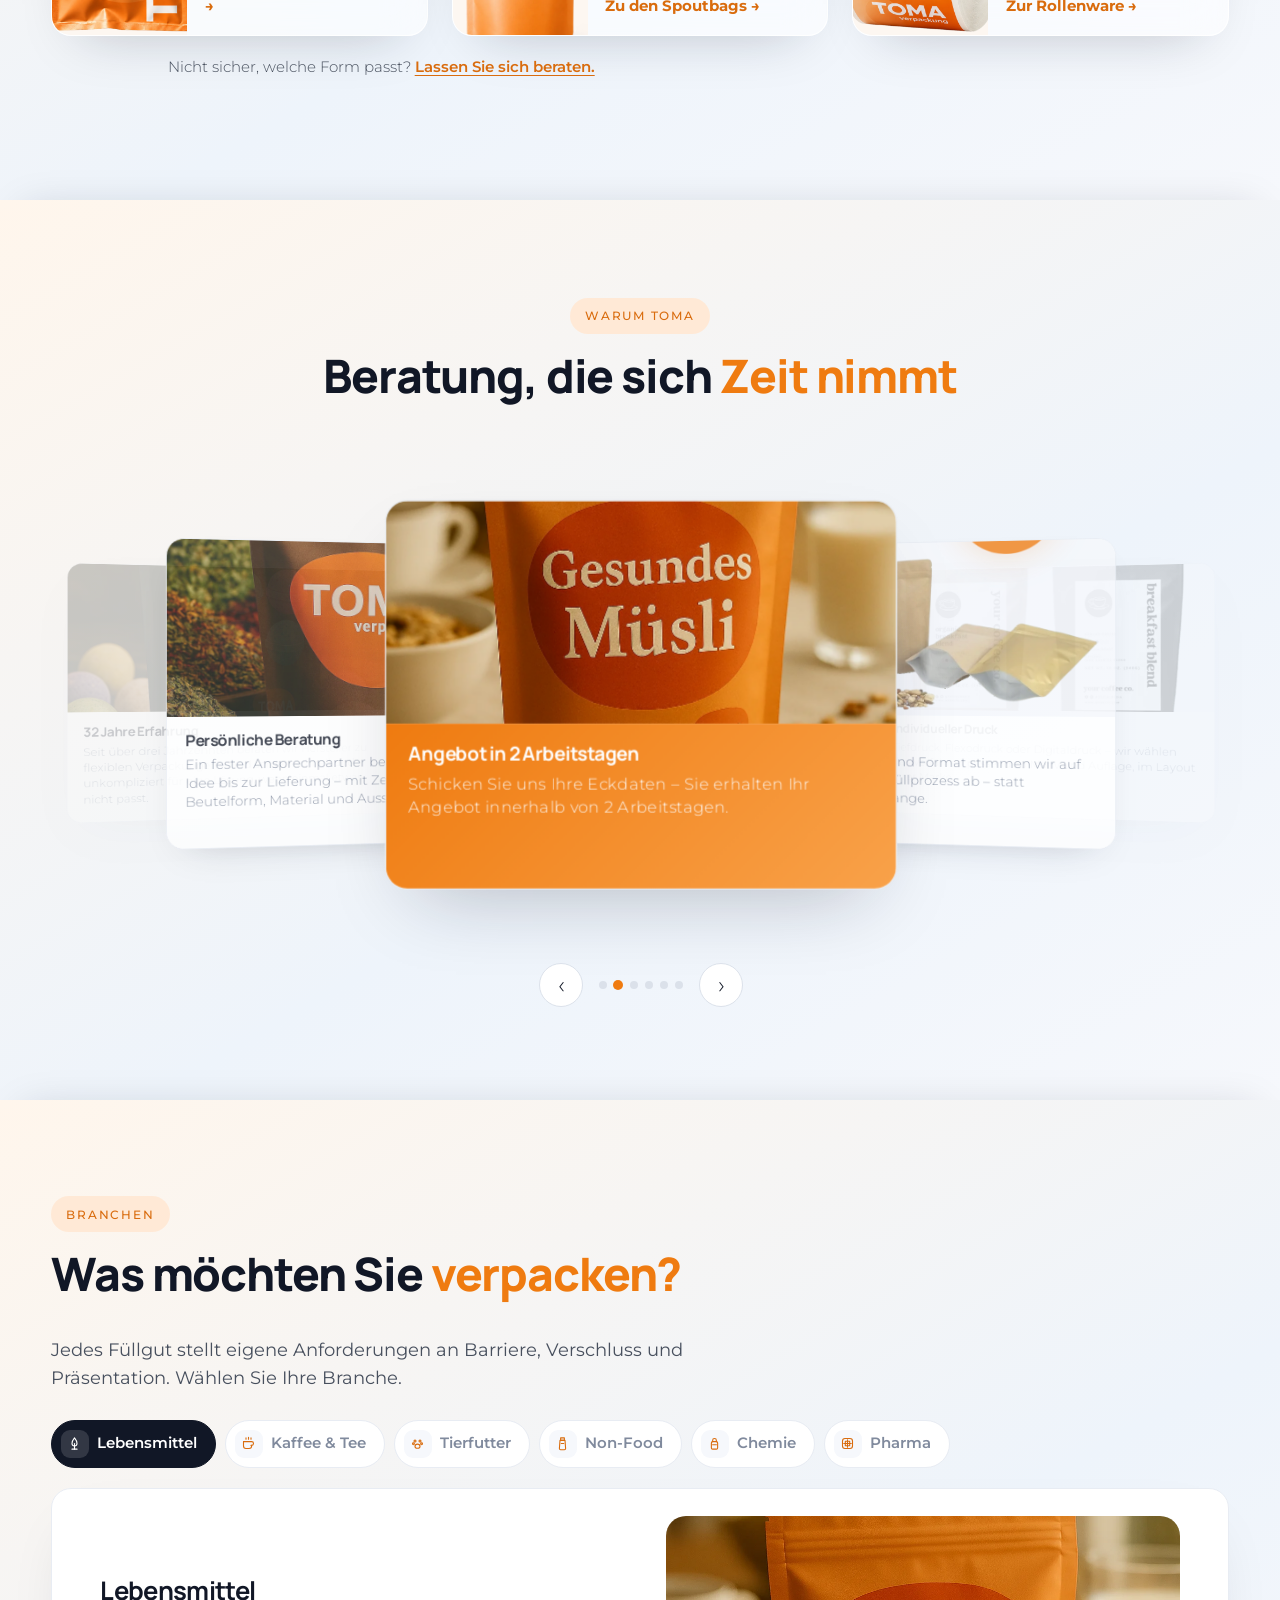
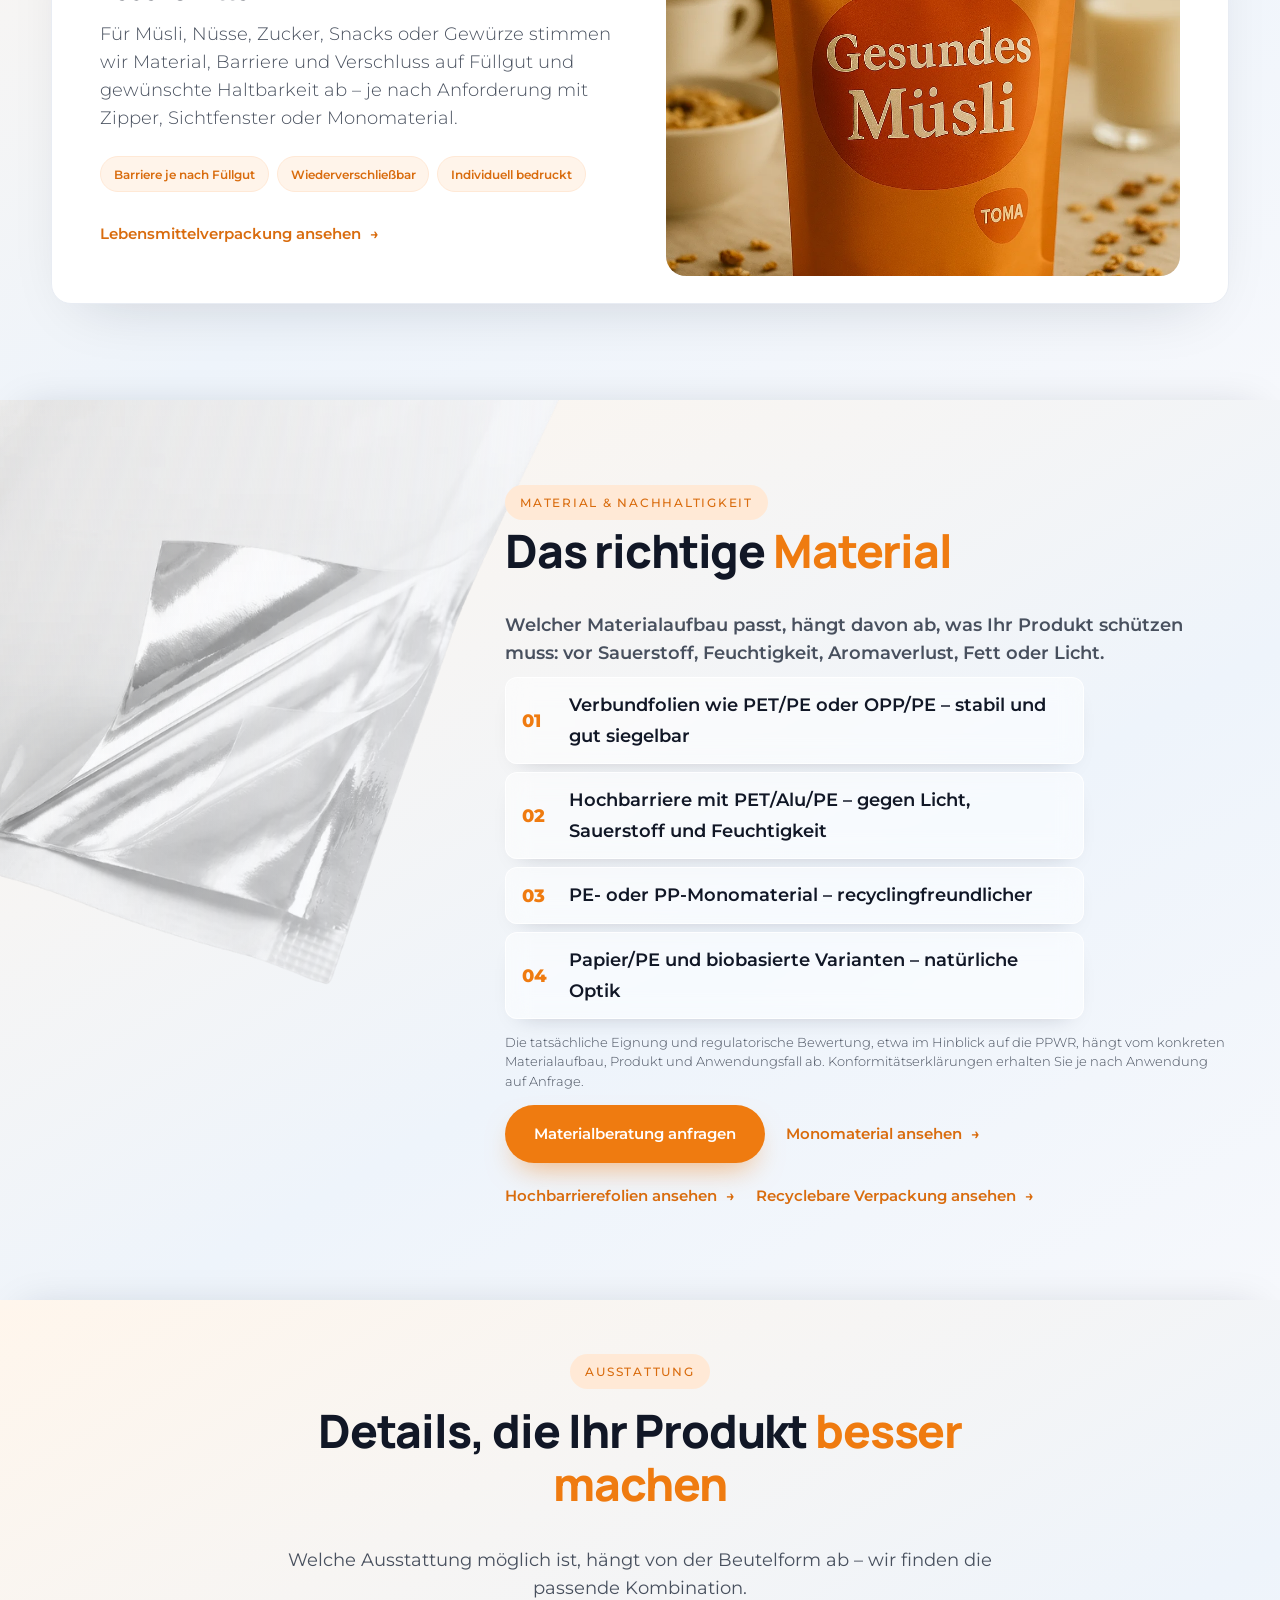
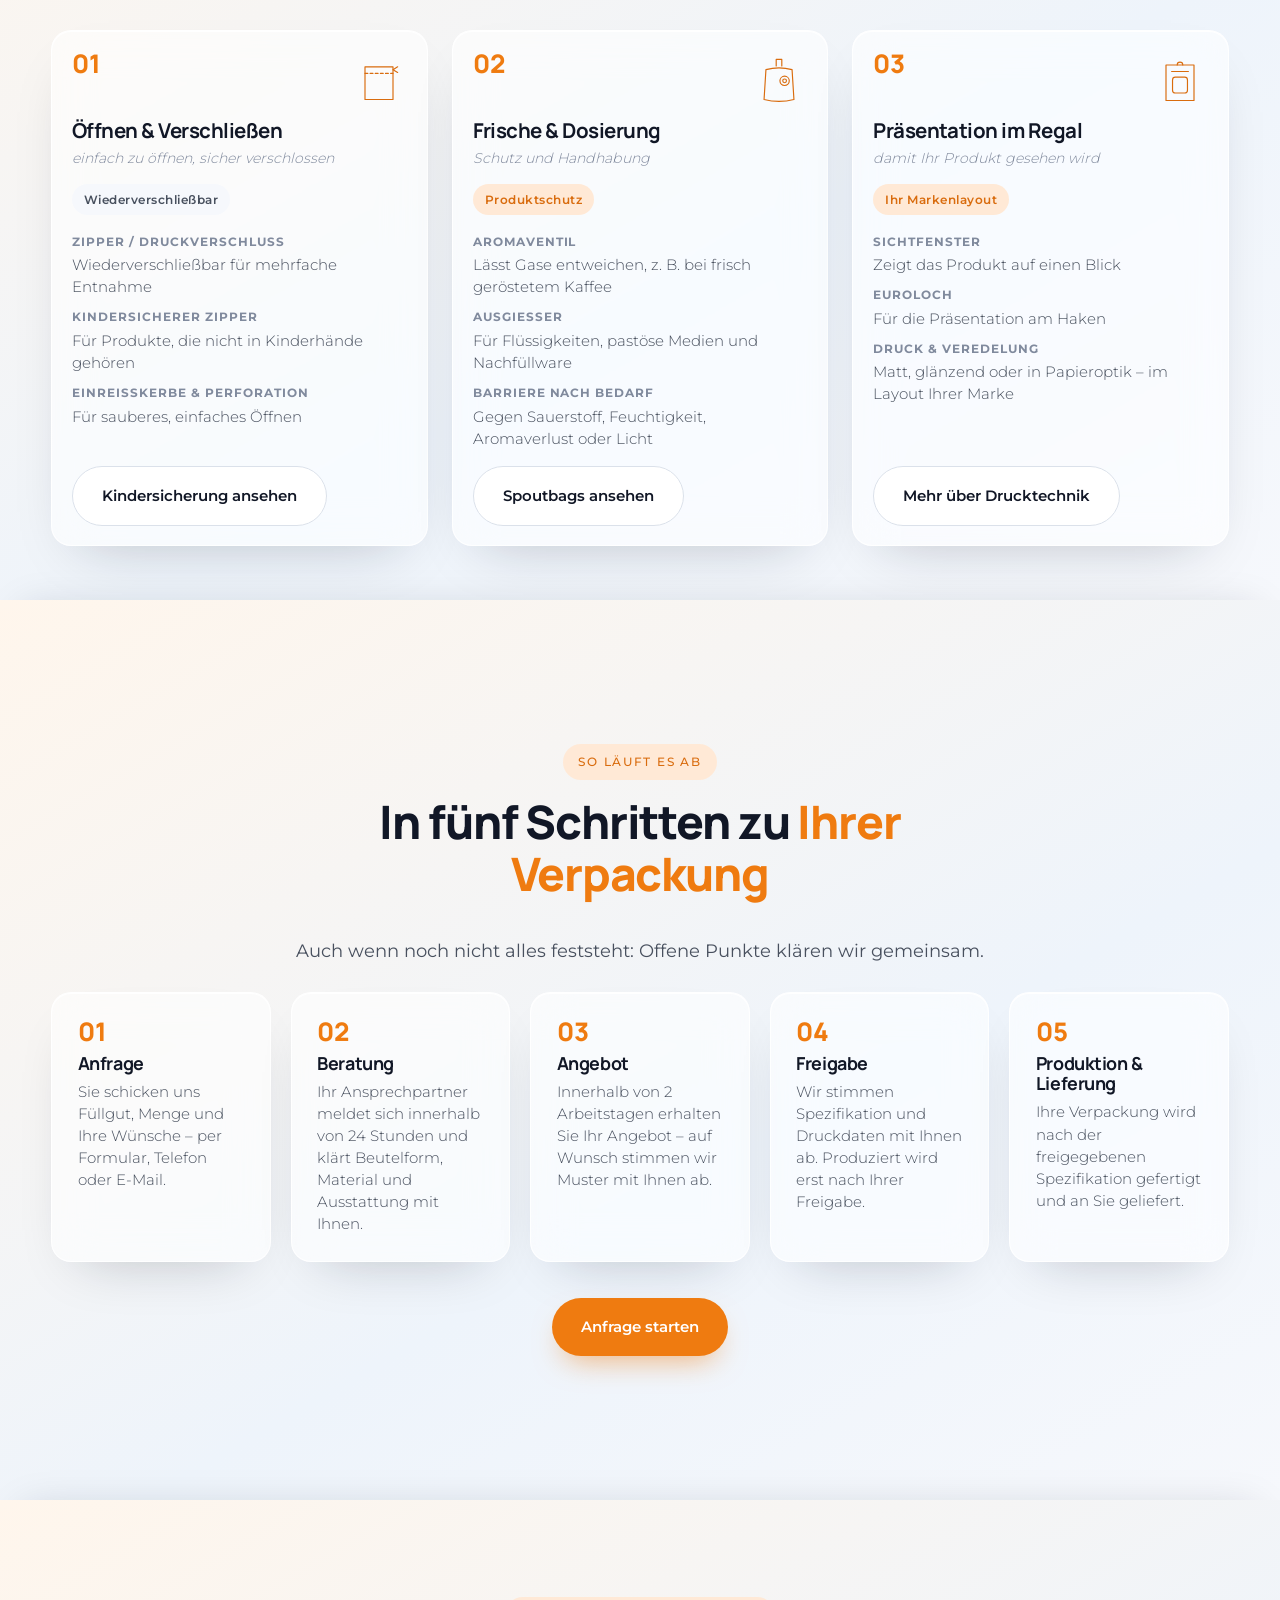
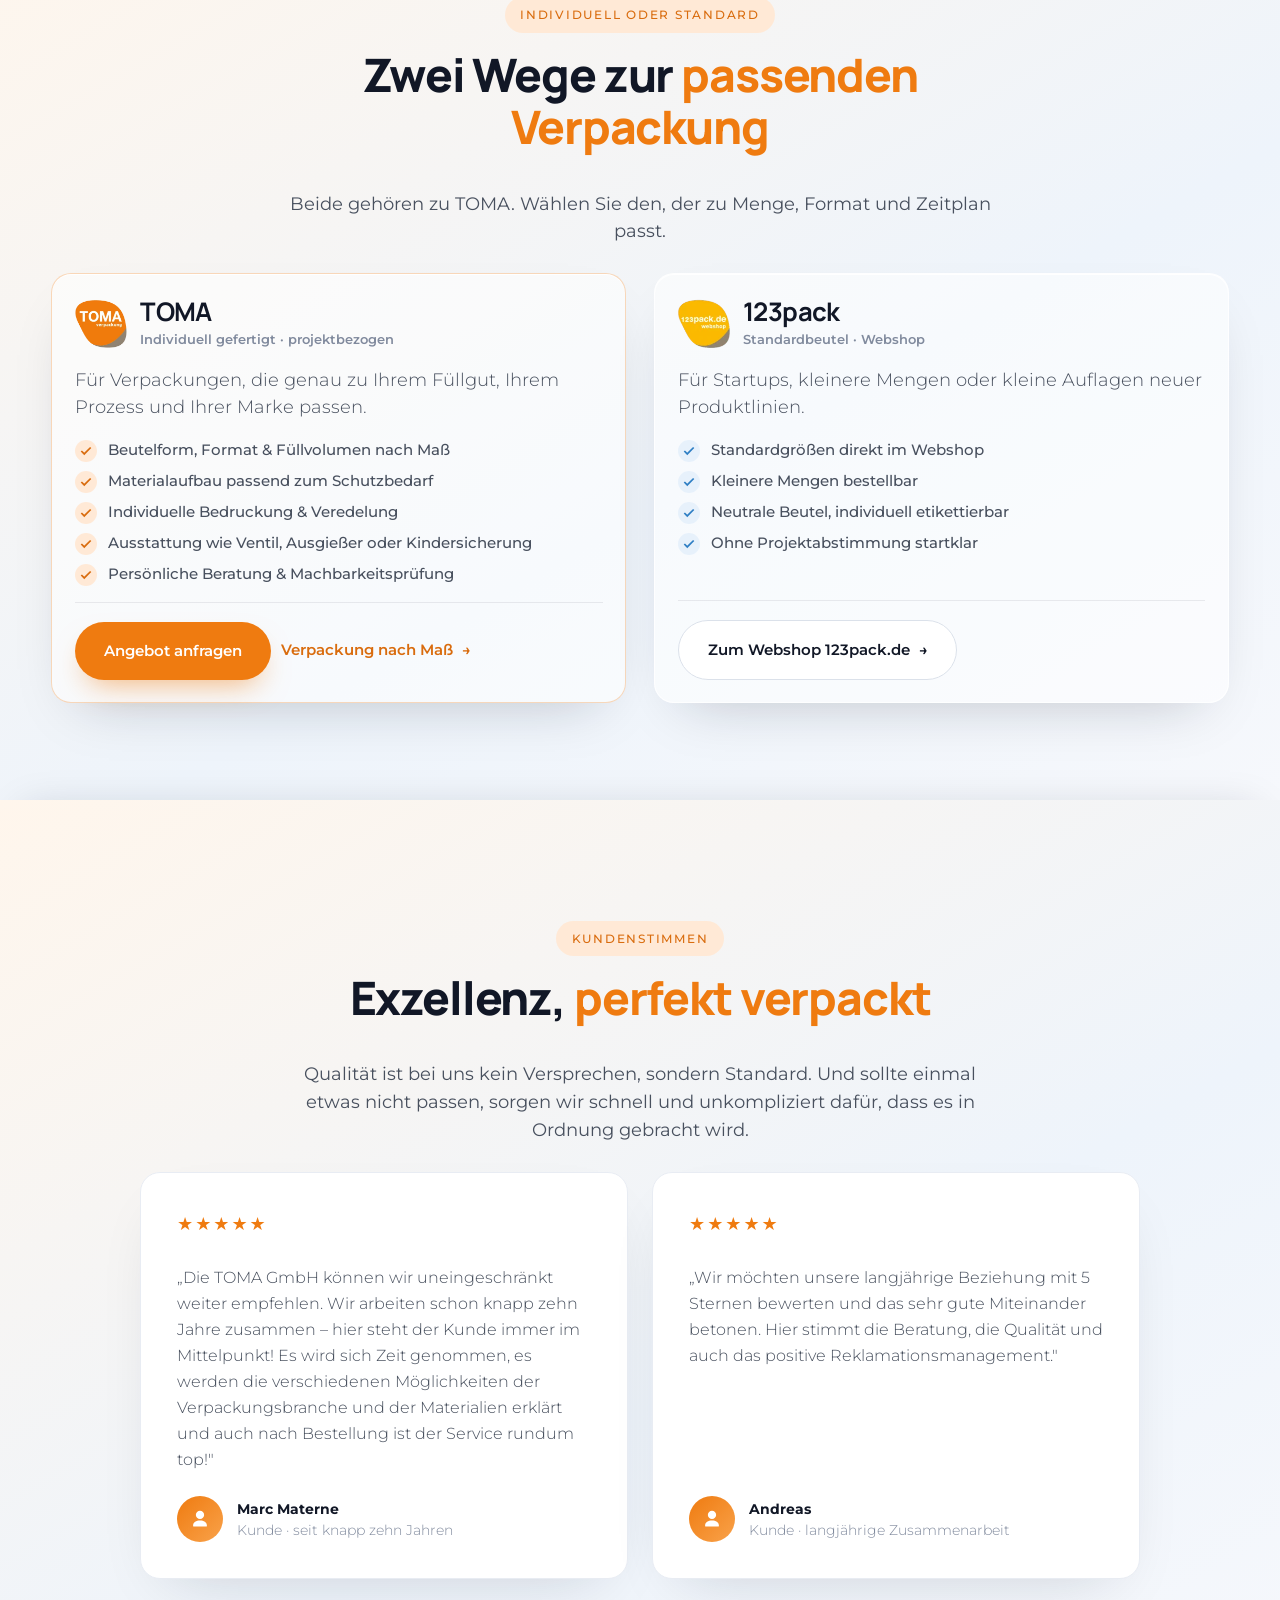
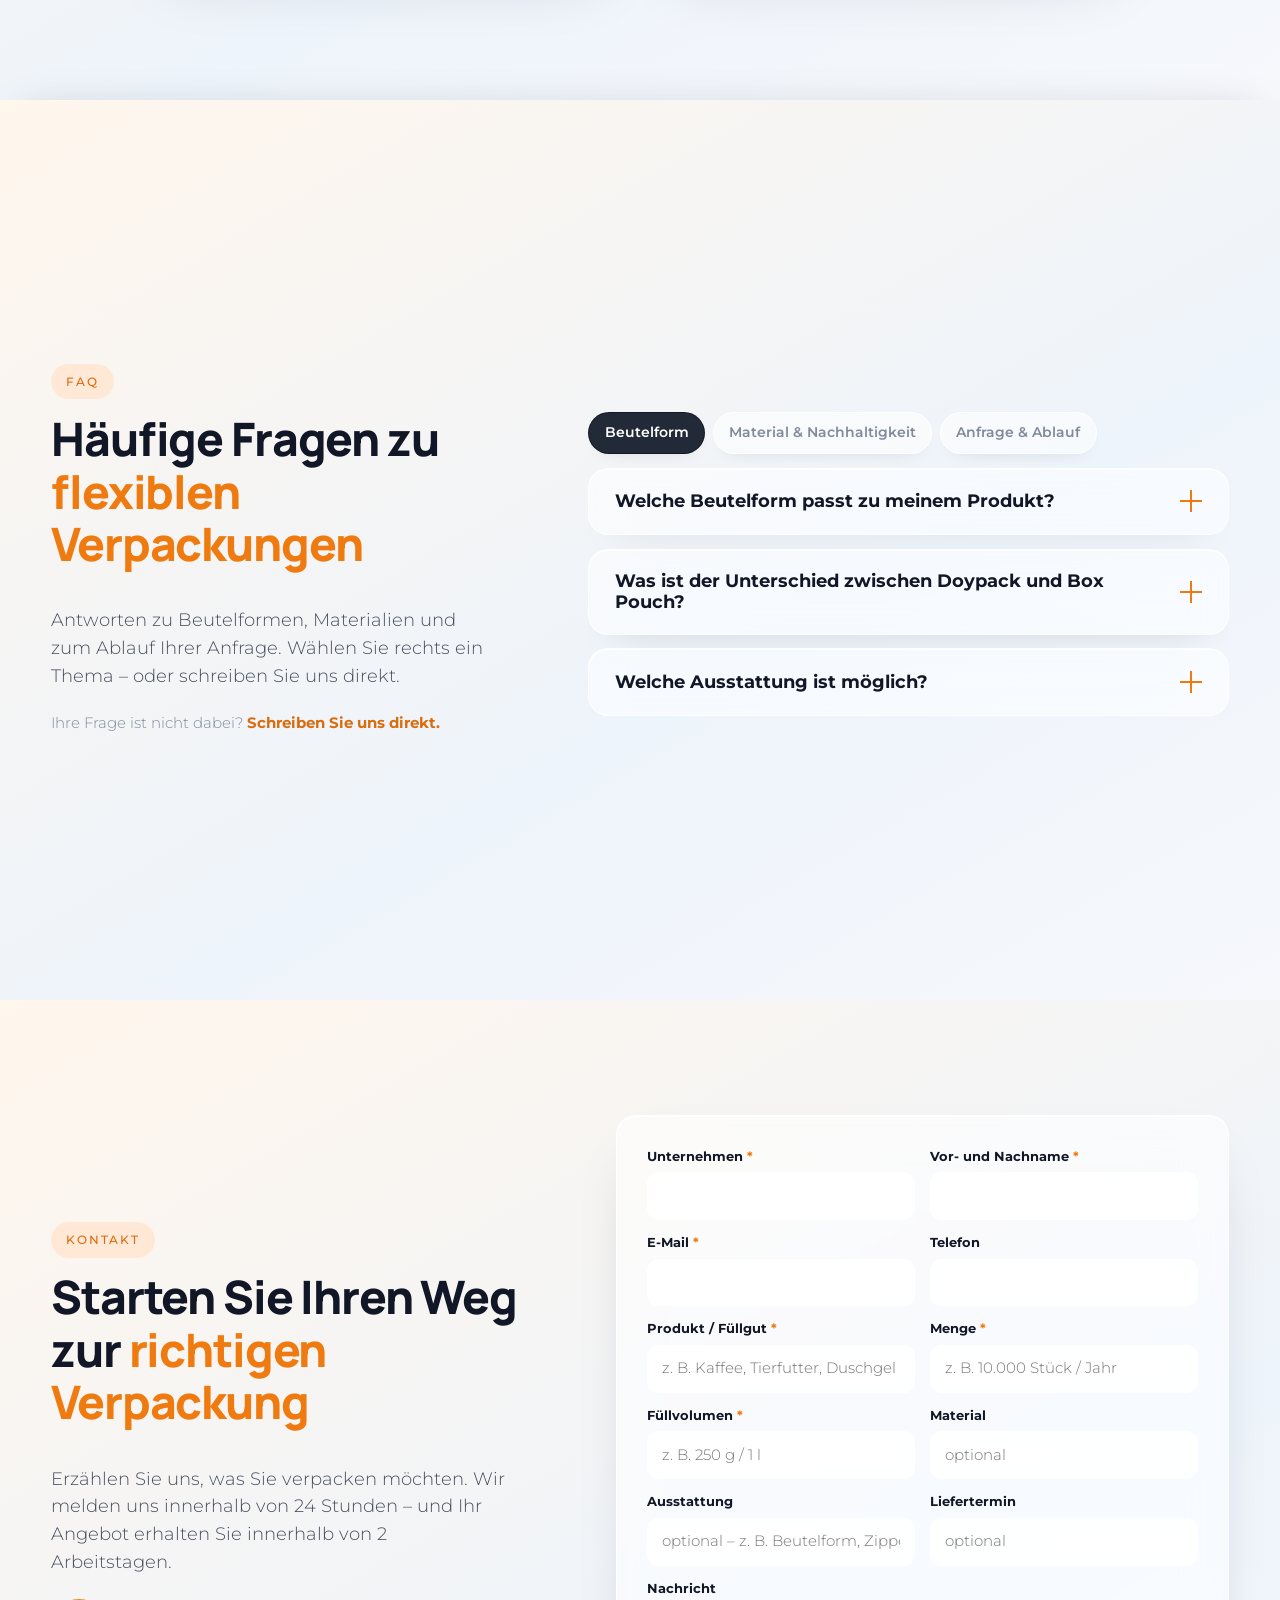
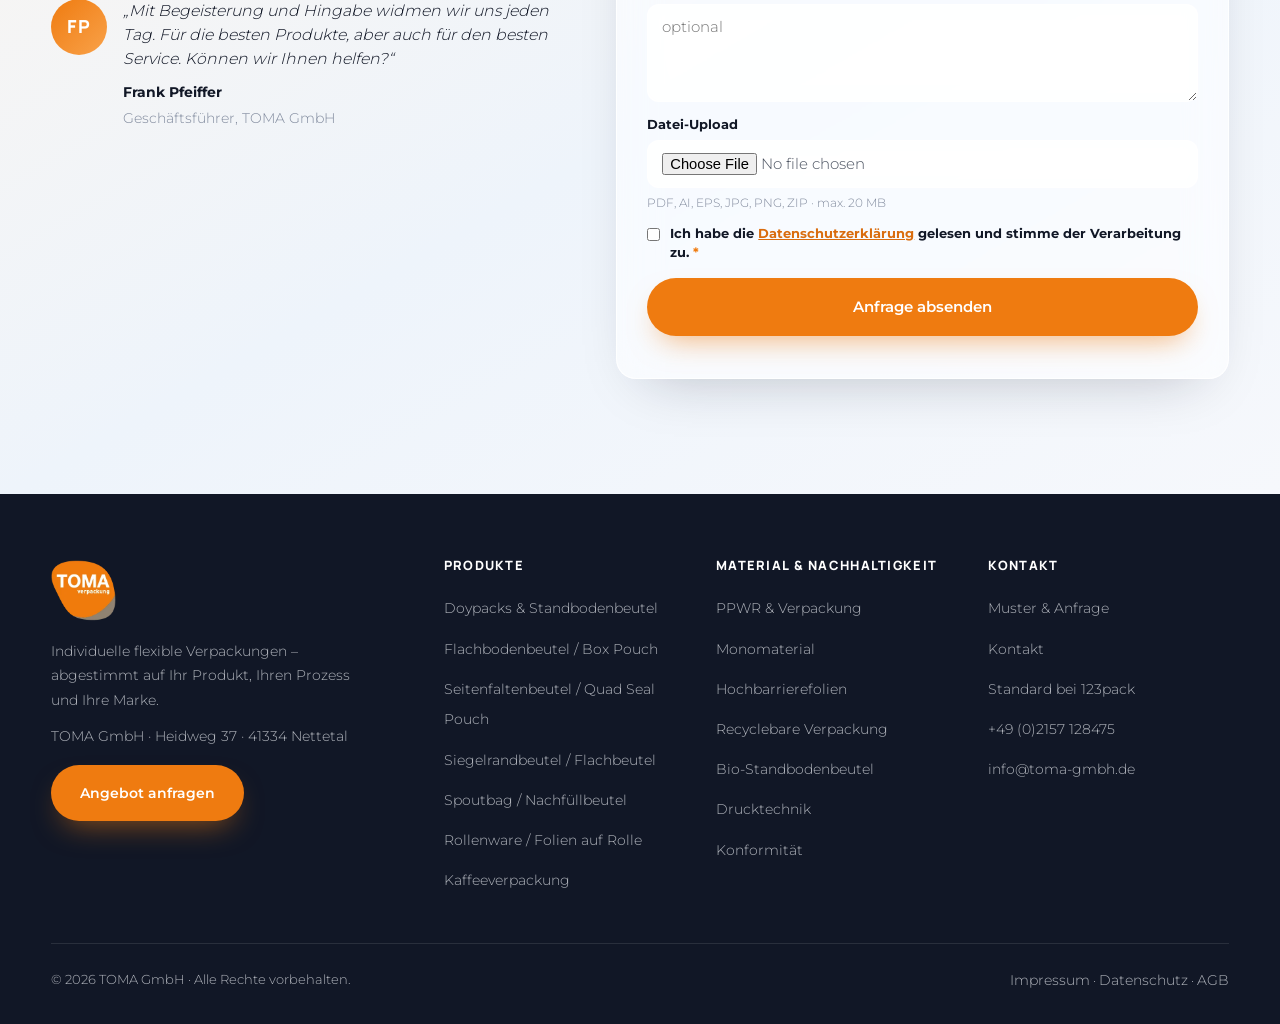
==== commit 14d470ac: "scrolling" ====
--- a/index.html
+++ b/index.html
@@ -231,7 +231,7 @@
     </span>
   </a>
 
-  <main id="main">
+  <main id="main" data-snap>
 
     <!-- ============================ HERO ============================ -->
     <section class="hero stack-panel" id="hero" style="--stack-z: 1" aria-labelledby="hero-title" data-lw-section="hero">
--- a/css/components.css
+++ b/css/components.css
@@ -578,7 +578,7 @@
   max-height: 8em;
 }
 html.is-stack-scroll .faq__layout { align-items: center; }
-html.is-stack-scroll .faq__list { max-height: 62dvh; overflow: auto; }
+html.is-stack-scroll .faq__list { max-height: 62dvh; overflow: auto; overscroll-behavior: contain; }
 html.is-stack-scroll #faq.stack-panel {
   justify-content: center;
 }
@@ -3661,6 +3661,19 @@
 }
 .ppwr-icon svg { width: 26px; height: 26px; }
 
+/* Kopf zweispaltig: Label/Headline links, Fließtext + Button rechts ab Höhe der Headline */
+.section-head.ppwr-head-split {
+  display: grid;
+  grid-template-columns: minmax(0, 1fr) minmax(0, 1.1fr);
+  column-gap: clamp(1.5rem, 4vw, 4rem);
+  align-items: start;
+  max-width: none;
+}
+.ppwr-head-split > .eyebrow { grid-column: 1; grid-row: 1; justify-self: start; margin-bottom: 1rem; }
+.ppwr-head-split h2 { grid-column: 1; grid-row: 2; margin: 0; font-size: clamp(2rem, 3.2vw, 3.1rem); }
+.section-head.ppwr-head-split p { grid-column: 2; grid-row: 2; margin: 0.35rem 0 0; max-width: 62ch; }
+.ppwr-head-split__cta { grid-column: 2; grid-row: 3; justify-self: start; margin-top: 1.5rem; }
+
 /* Karten: Anforderungen, Praxis, Quellen */
 .variants__grid.ppwr-grid-4 { grid-template-columns: repeat(4, minmax(0, 1fr)); }
 .ppwr-card h3,
@@ -3691,23 +3704,218 @@
 .ppwr-band__cta h3 { font-size: clamp(1.1rem, 1.5vw, 1.3rem); margin-bottom: 0.5rem; }
 .ppwr-band__cta p { margin: 0 0 1rem; font-size: 0.95rem; line-height: 1.5; color: var(--color-text); }
 
-/* Dokumenten-Tabs: Inhalt bestimmt die Höhe, Liste statt Chips */
-#dokumentation .apps__stage { grid-template-columns: minmax(0, 1.25fr) minmax(0, 1fr); align-items: stretch; }
-#dokumentation .apps__panel { min-height: 0; }
-#dokumentation .apps__content { position: relative; inset: auto; }
-#dokumentation .apps__content h3 { margin-bottom: 0.5rem; }
-#dokumentation .apps__content > p:first-of-type { margin-bottom: 1.1rem; font-size: 0.98rem; }
-#dokumentation .apps__content > p:last-child { margin: 1rem 0 0 !important; }
-#dokumentation .apps__visual { aspect-ratio: auto; min-height: 320px; }
-.apps__docs { display: grid; gap: 0.6rem; margin: 0; }
-.apps__docs > div {
-  padding: 0.8rem 1rem;
-  border-radius: var(--radius-small);
+/* Dokumentation: horizontales Akkordeon ohne Bild (js/h-accordion.js), darunter Überleitung zu #unterlagen.
+   Immer ein Eintrag offen; geschlossene Einträge sind schmale Leisten mit senkrechtem Titel. */
+.ppwr-hacc { display: flex; gap: clamp(0.75rem, 1.4vw, 1rem); min-height: clamp(320px, 44dvh, 420px); }
+.ppwr-hacc:not(.is-ready) { flex-direction: column; min-height: 0; }
+.ppwr-hacc__item {
+  display: flex;
+  flex-direction: column;
+  flex: 0 0 clamp(4.75rem, 6.5vw, 6rem);
+  min-width: 0;
+  overflow: hidden;
+  border-radius: var(--radius-medium);
+  border: 1px solid var(--color-primary-soft);
+  background: var(--color-primary-tint);
+  transition: flex-grow 0.6s var(--ease-out), flex-basis 0.6s var(--ease-out), background-color 0.3s ease, box-shadow 0.3s ease;
+}
+.ppwr-hacc__item.is-open,
+.ppwr-hacc:not(.is-ready) .ppwr-hacc__item { flex: 1 1 0; background: rgba(255, 255, 255, 0.9); border-color: var(--color-primary-tint); box-shadow: var(--shadow-card); }
+.ppwr-hacc__head { display: flex; flex: 1; margin: 0; font-size: inherit; }
+.ppwr-hacc__item.is-open .ppwr-hacc__head { flex: none; }
+.ppwr-hacc__trigger {
+  display: flex;
+  flex-direction: column;
+  align-items: center;
+  gap: 0.9rem;
+  width: 100%;
+  padding: 1.25rem 0.5rem;
+  border: 0;
+  border-radius: inherit;
+  background: none;
+  font: inherit;
+  color: var(--color-ink);
+  text-align: left;
+  cursor: pointer;
+}
+.ppwr-hacc__item:not(.is-open) .ppwr-hacc__trigger:hover { background: var(--color-primary-soft); }
+.ppwr-hacc__trigger:focus-visible { outline: 2px solid var(--color-primary); outline-offset: -4px; }
+.ppwr-hacc__item.is-open .ppwr-hacc__trigger { flex-direction: row; padding: clamp(1.25rem, 2.5vh, 1.75rem) clamp(1.25rem, 2.4vw, 2rem) 0; cursor: default; }
+.ppwr-hacc__n { font-family: var(--font-heading); font-weight: 800; font-size: 1.15rem; color: var(--color-primary); }
+.ppwr-hacc__title { font-family: var(--font-heading); font-weight: 700; line-height: 1.25; }
+.ppwr-hacc__item:not(.is-open) .ppwr-hacc__title {
+  writing-mode: vertical-rl;
+  transform: rotate(180deg);
+  max-height: 12rem;
+  font-size: 1.02rem;
+  animation: ppwr-hacc-title 0.35s ease 0.3s both;
+}
+.ppwr-hacc__item.is-open .ppwr-hacc__title { font-size: clamp(1.2rem, 1.6vw, 1.45rem); animation: ppwr-hacc-in 0.4s ease 0.3s both; }
+.ppwr-hacc__item.is-open .ppwr-hacc__n { order: 2; margin-left: auto; }
+.ppwr-hacc__panel {
+  display: flex;
+  flex-direction: column;
+  flex: 1;
+  min-width: 0;
+  padding: 0.9rem clamp(1.25rem, 2.4vw, 2rem) clamp(1.25rem, 2.5vh, 1.75rem);
+  animation: ppwr-hacc-in 0.45s ease 0.3s both;
+}
+.ppwr-hacc__panel[hidden] { display: none; }
+.ppwr-hacc__intro { margin: 0 0 1.1rem; max-width: 70ch; font-size: 0.98rem; line-height: 1.5; color: var(--color-text); }
+.ppwr-hacc .ppwr-docs__list { grid-template-columns: repeat(auto-fit, minmax(14rem, 1fr)); column-gap: 1.5rem; }
+@keyframes ppwr-hacc-in { from { opacity: 0; transform: translateY(8px); } to { opacity: 1; transform: none; } }
+@keyframes ppwr-hacc-title { from { opacity: 0; } to { opacity: 1; } }
+@media (prefers-reduced-motion: reduce) {
+  .ppwr-hacc__item,
+  .ppwr-hacc__panel,
+  .ppwr-hacc__title { transition: none !important; animation: none !important; }
+}
+.ppwr-docs__list { display: grid; gap: 0.85rem; margin: 0 0 1.25rem; padding: 1.1rem 0 0; list-style: none; border-top: 1px solid var(--color-primary-tint); }
+.ppwr-docs__list li { padding-left: 0.9rem; border-left: 2px solid var(--color-primary); }
+.ppwr-docs__list b { display: block; font-size: 0.98rem; font-weight: 700; line-height: 1.35; color: var(--color-ink); }
+.ppwr-docs__list span { display: block; margin-top: 0.15rem; font-size: 0.88rem; line-height: 1.45; color: var(--color-text); }
+.ppwr-docs__link { margin-top: auto; align-self: flex-start; }
+.ppwr-next {
+  display: flex;
+  align-items: center;
+  justify-content: space-between;
+  gap: 1.25rem 2rem;
+  margin-top: clamp(1.25rem, 3vh, 2rem);
+  padding: 1rem 1.25rem 1rem 1.5rem;
+  border-radius: var(--radius-medium);
+  border-left: 3px solid var(--color-primary);
   background: var(--color-bg-warm);
+}
+.ppwr-next p { margin: 0; max-width: 80ch; font-size: 0.98rem; line-height: 1.5; color: var(--color-text); }
+.ppwr-next b { color: var(--color-ink); font-weight: 700; }
+.ppwr-next .btn { flex-shrink: 0; }
+
+/* PPWR kompakt: Infografik als Vollbild-Layout (100dvw × 100dvh).
+   Links Titel/Intro oben, Themen + Termine unten (überlappen die Beutel leicht),
+   Mitte Beutelgruppe vertikal zentriert, rechts vier Karten. */
+.section.ppwr-info {
+  position: relative;
+  overflow: hidden;
+  padding: clamp(5rem, 9vh, 6.5rem) 0 clamp(1.5rem, 4vh, 2.5rem);
+  background: linear-gradient(172deg, #fef7f1 0%, #fde8d6 34%, #f9cda3 68%, #f3a864 100%);
+}
+.ppwr-info__inner {
+  display: grid;
+  grid-template-columns: minmax(0, 0.95fr) minmax(0, 1.2fr) minmax(0, 1fr);
+  column-gap: clamp(1rem, 2vw, 2rem);
+  width: 100%;
+  max-width: 1800px;
+  height: 100%;
+  margin-inline: auto;
+  /* links Platz für die fixe Scroll-Markierung lassen */
+  padding-inline: max(var(--gutter), 7.5rem) max(var(--gutter), 5.5rem);
+}
+.ppwr-info__left { position: relative; z-index: 2; display: flex; flex-direction: column; justify-content: space-between; gap: 2rem; min-width: 0; }
+.ppwr-info__title {
+  display: inline-block;
+  margin: 0 0 clamp(1.25rem, 3vh, 2rem);
+  padding: 0.45em 1.3em;
+  border-radius: 999px;
+  background: var(--color-primary);
+  color: #fff;
+  font-size: clamp(1.3rem, 1.8vw, 2rem);
+  line-height: 1.2;
+  white-space: nowrap;
+  box-shadow: 0 16px 40px -22px rgba(217, 108, 14, 0.8);
+}
+.ppwr-info__lead { margin: 0; max-width: 34ch; padding-left: 1.25rem; font-size: clamp(0.98rem, 1.12vw, 1.2rem); line-height: 1.6; color: var(--color-ink); }
+.ppwr-info__bottom { display: grid; gap: clamp(0.85rem, 2vh, 1.4rem); margin-right: -14%; }
+.ppwr-info__lead { max-width: 34ch; }
+.ppwr-info__topics,
+.ppwr-info__dates,
+.ppwr-info__cards li {
+  border: 1.5px solid var(--color-primary);
+  background: rgba(255, 255, 255, 0.9);
+  box-shadow: 0 18px 44px -30px rgba(17, 23, 38, 0.35);
+}
+.ppwr-info__topics { display: flex; align-items: center; gap: clamp(1rem, 1.6vw, 1.5rem); max-width: 34rem; padding: clamp(1rem, 2vh, 1.4rem) clamp(1rem, 1.6vw, 1.6rem); border-radius: 1.4rem; }
+.ppwr-info__topics h3 { margin: 0 0 0.7rem; font-size: clamp(1.02rem, 1.2vw, 1.2rem); }
+.ppwr-info__checks { display: grid; gap: 0.45rem; margin: 0; padding: 0; list-style: none; }
+.ppwr-info__checks li { display: flex; align-items: center; gap: 0.65rem; font-size: clamp(0.95rem, 1.05vw, 1.05rem); color: var(--color-text); }
+.ppwr-info__checks li::before {
+  content: "";
+  width: 20px;
+  height: 20px;
+  flex-shrink: 0;
+  border-radius: 50%;
+  background: var(--color-primary) url("data:image/svg+xml,%3Csvg xmlns='http://www.w3.org/2000/svg' viewBox='0 0 24 24' fill='none' stroke='%23fff' stroke-width='3.2' stroke-linecap='round' stroke-linejoin='round'%3E%3Cpath d='M20 6 9 17l-5-5'/%3E%3C/svg%3E") center / 12px no-repeat;
+}
+.ppwr-info__dates { display: inline-flex; flex-wrap: nowrap; white-space: nowrap; align-items: center; gap: 0.4rem 0.9rem; justify-self: start; margin: 0; padding: 0.7rem 1.4rem; border-radius: 999px; font-size: clamp(0.92rem, 1.05vw, 1.12rem); color: var(--color-text); }
+.ppwr-info__dates b { font-weight: 500; color: var(--color-primary-hover); }
+.ppwr-info__cal { display: inline-flex; flex-shrink: 0; width: 26px; color: var(--color-primary); }
+.ppwr-info__cal svg { width: 26px; height: 26px; }
+.ppwr-info__sep { color: var(--color-ink); }
+.ppwr-info__icon {
+  display: inline-grid;
+  place-items: center;
+  flex-shrink: 0;
+  width: clamp(56px, 4.6vw, 76px);
+  aspect-ratio: 1;
+  border-radius: 50%;
+  background: var(--color-primary-soft);
+  color: var(--color-primary);
+}
+.ppwr-info__icon svg { width: 50%; height: 50%; }
+.ppwr-info__icon--lg { width: clamp(76px, 6.4vw, 104px); }
+.ppwr-info__visual { position: relative; z-index: 1; align-self: center; display: flex; justify-content: center; margin: 0; min-width: 0; }
+.ppwr-info__visual img { position: relative; width: auto; max-width: none; height: min(50dvh, 600px); object-fit: contain; object-position: center; filter: drop-shadow(0 30px 40px rgba(120, 60, 10, 0.25)); }
+/* Heller Schein hinter der Beutelgruppe, atmet langsam */
+.ppwr-info__visual::before {
+  content: ""; position: absolute; inset: 8% 4%; z-index: 0; border-radius: 50%;
+  background: radial-gradient(closest-side, rgba(255, 255, 255, 0.85), rgba(255, 255, 255, 0.35) 55%, rgba(255, 255, 255, 0) 100%);
+  pointer-events: none;
+}
+@media (prefers-reduced-motion: no-preference) {
+  .ppwr-info__visual::before { animation: ppwr-info-glow 7s ease-in-out infinite alternate; }
+}
+@keyframes ppwr-info-glow {
+  from { transform: scale(0.92); opacity: 0.7; }
+  to   { transform: scale(1.08); opacity: 1; }
+}
+/* Titel oben bündig mit der ersten Karte */
+.ppwr-info__cards { position: relative; z-index: 2; display: flex; flex-direction: column; justify-content: flex-start; gap: clamp(0.6rem, 1.4vh, 0.9rem); margin: 0 0 0 -4%; padding: 0; list-style: none; }
+.ppwr-info__cards li { display: flex; align-items: center; gap: clamp(0.9rem, 1.4vw, 1.4rem); padding: clamp(0.8rem, 1.8vh, 1.15rem) clamp(1rem, 1.4vw, 1.5rem); border-radius: 1.4rem; transition: transform 0.3s var(--ease-out), box-shadow 0.3s ease, background-color 0.3s ease; }
+.ppwr-info__cards .ppwr-info__icon { transition: background-color 0.3s ease, color 0.3s ease, transform 0.3s var(--ease-out); }
+/* Während des GSAP-Auftritts (scroll-scenes.js) keine CSS-Transitions auf transform */
+html.js-motion .ppwr-info:not(.is-in) .ppwr-info__cards li,
+html.js-motion .ppwr-info:not(.is-in) .ppwr-info__icon { transition: none; }
+@media (hover: hover) {
+  .ppwr-info__cards li:hover { transform: translateY(-4px); background: #fff; box-shadow: var(--shadow-hover); }
+  .ppwr-info__cards li:hover .ppwr-info__icon { background: var(--color-primary); color: #fff; transform: scale(1.06); }
+}
+.ppwr-info__cards h3 { margin: 0 0 0.25rem; font-size: clamp(1rem, 1.2vw, 1.2rem); }
+.ppwr-info__cards p { margin: 0; font-size: clamp(0.88rem, 0.98vw, 1rem); line-height: 1.5; color: var(--color-text); }
+
+/* Unterlagen: drei Bezugswege als Karten ohne Bild (mittlere Spalte breiter für den längeren Shop-Text) */
+.ppwr-ways { display: grid; grid-template-columns: minmax(0, 1fr) minmax(0, 1.45fr) minmax(0, 1fr); gap: clamp(1rem, 2vw, 1.5rem); margin: 0; padding: 0; list-style: none; }
+.ppwr-ways__item {
+  display: flex;
+  flex-direction: column;
+  padding: clamp(1.25rem, 2.4vw, 1.9rem);
+  border-radius: var(--radius-medium);
   border: 1px solid var(--color-primary-tint);
-}
-.apps__docs dt { font-weight: 700; font-size: 0.98rem; color: var(--color-ink); }
-.apps__docs dd { margin: 0.2rem 0 0; font-size: 0.9rem; line-height: 1.45; color: var(--color-text); }
+  background: rgba(255, 255, 255, 0.85);
+  box-shadow: var(--shadow-card);
+}
+.ppwr-ways__top { display: flex; align-items: center; justify-content: space-between; gap: 1rem; margin-bottom: 1.25rem; }
+.ppwr-ways__tag {
+  padding: 0.35rem 0.8rem;
+  border-radius: 999px;
+  background: var(--color-primary-tint);
+  font-size: 0.78rem;
+  font-weight: 700;
+  letter-spacing: 0.04em;
+  color: var(--color-primary-hover);
+  white-space: nowrap;
+}
+.ppwr-ways__item h3 { margin: 0 0 0.5rem; font-size: clamp(1.15rem, 1.5vw, 1.35rem); }
+.ppwr-ways__item p { margin: 0; font-size: 0.95rem; line-height: 1.5; color: var(--color-text); }
+.ppwr-ways__item .ppwr-ways__note { margin-top: auto; padding-top: 0.9rem; font-size: 0.82rem; color: var(--color-text); opacity: 0.85; }
 
 /* Unterstützung: Stichpunkte mit Beschreibung */
 .ppwr-props { width: 100%; max-width: 100%; }
@@ -3762,19 +3970,14 @@
 html.is-stack-scroll .ppwr-split.ppwr-basics { align-items: start; }
 /* PPWR-Panels sind textlastig: oben Platz für die fixe Navigation, unten knapp */
 html.is-stack-scroll[data-product="ppmr"] .section.stack-panel { padding: 5.25rem 0 1.5rem; justify-content: center; }
+/* Komposition mit begrenzter Höhe vertikal im Panel zentrieren */
+html.is-stack-scroll[data-product="ppmr"] .section.ppwr-info { padding: 5.5rem 0 1.5rem; justify-content: center; }
+html.is-stack-scroll .ppwr-info__inner { height: min(100%, 700px); flex: none; }
 html.is-stack-scroll #unterstuetzung .ppwr-props li { padding: 0.6rem 1rem; }
 html.is-stack-scroll .ppwr-photo { max-width: min(400px, 100%); }
 html.is-stack-scroll .ppwr-figure--photo { width: auto; }
 html.is-stack-scroll .ppwr-figure--photo img { width: auto; max-width: 100%; height: calc(100dvh - 10rem); max-height: 720px; }
-html.is-stack-scroll #unterlagen .ppwr-props li { padding: 0.6rem 1rem; }
 html.is-stack-scroll .ppwr-photo img { max-height: calc(100dvh - 7rem); object-fit: cover; }
-html.is-stack-scroll #dokumentation .apps__tabs { margin-bottom: 1.25rem; }
-html.is-stack-scroll #dokumentation .apps__stage { padding: clamp(1.25rem, 3vh, 2.25rem) clamp(1.75rem, 4vw, 3rem); }
-html.is-stack-scroll #dokumentation .section-head p { max-width: 100ch; }
-html.is-stack-scroll #dokumentation .apps__docs { gap: 0.45rem; }
-html.is-stack-scroll #dokumentation .apps__docs > div { padding: 0.6rem 0.9rem; }
-html.is-stack-scroll #dokumentation .apps__docs dd { font-size: 0.86rem; }
-html.is-stack-scroll #dokumentation .apps__content h3 { margin-bottom: 0.35rem; }
 html.is-stack-scroll #dokumentation .section-head,
 html.is-stack-scroll #anforderungen .section-head { margin-bottom: clamp(1rem, 2.5vh, 1.75rem); }
 html.is-stack-scroll #dokumentation .section-head h2,
@@ -3802,9 +4005,10 @@
   html.is-stack-scroll #unterstuetzung .ppwr-props li { padding-block: 0.4rem; }
   html.is-stack-scroll #unterstuetzung .spout__text h2 { margin-bottom: 0.45em; }
   html.is-stack-scroll #unterstuetzung .spout__intro { font-size: 0.95rem; }
-  html.is-stack-scroll #dokumentation .section-head p { font-size: 0.95rem; }
-  html.is-stack-scroll #dokumentation .apps__docs > div { padding-block: 0.5rem; }
-  html.is-stack-scroll #dokumentation .apps__content > p:first-of-type { display: none; }
+  html.is-stack-scroll .ppwr-hacc__intro { margin-bottom: 0.75rem; font-size: 0.92rem; }
+  html.is-stack-scroll .ppwr-docs__list { gap: 0.55rem; padding-top: 0.75rem; margin-bottom: 0.75rem; }
+  html.is-stack-scroll .ppwr-docs__list span { font-size: 0.84rem; }
+  html.is-stack-scroll .ppwr-next { padding-block: 0.7rem; }
   html.is-stack-scroll #dokumentation .section-head,
   html.is-stack-scroll #anforderungen .section-head { max-width: none; }
   html.is-stack-scroll #dokumentation .section-head h2,
@@ -3818,8 +4022,18 @@
   .ppwr-split--even,
   .ppwr-split--text { grid-template-columns: minmax(0, 1fr); }
   .variants__grid.ppwr-grid-4 { grid-template-columns: repeat(2, minmax(0, 1fr)); }
-  #dokumentation .apps__stage { grid-template-columns: minmax(0, 1fr); }
+  .section-head.ppwr-head-split { grid-template-columns: minmax(0, 1fr); }
+  .ppwr-head-split > *,
+  .section-head.ppwr-head-split p { grid-column: 1; grid-row: auto; }
+  .section-head.ppwr-head-split p { margin-top: 1rem; }
   html[data-product="ppmr"] .hero__grid { grid-template-columns: minmax(0, 1fr); }
+  /* Infografik: Text + Beutel nebeneinander, Karten darunter zweispaltig */
+  .ppwr-info__inner { grid-template-columns: minmax(0, 1fr) minmax(0, 1fr); row-gap: 2rem; }
+  .ppwr-info__bottom { margin-right: 0; }
+  .ppwr-info__inner { padding-inline: var(--gutter); }
+  .ppwr-info__visual img { width: 100%; max-width: 100%; height: auto; }
+  .ppwr-info__dates { flex-wrap: wrap; white-space: normal; }
+  .ppwr-info__cards { grid-column: 1 / -1; display: grid; grid-template-columns: repeat(2, minmax(0, 1fr)); margin: 0; }
   .ppwr-photo,
   .ppwr-figure--photo { justify-self: center; }
 }
@@ -3827,7 +4041,17 @@
   /* Lieferkette senkrecht, Pfeile nach unten */
   .ppwr-chain { grid-template-columns: minmax(0, 1fr); gap: 2.5rem; }
   .ppwr-chain__step:not(:last-child)::after { top: auto; right: auto; bottom: -2.5rem; left: 50%; margin: 0 0 9px -11px; transform: rotate(90deg); }
-  .ppwr-chain__note { flex-direction: column; align-items: flex-start; }
+  .ppwr-chain__note,
+  .ppwr-next { flex-direction: column; align-items: flex-start; }
+  .ppwr-ways { grid-template-columns: minmax(0, 1fr); }
+  .ppwr-info__inner { grid-template-columns: minmax(0, 1fr); }
+  .ppwr-info__visual { max-width: min(440px, 100%); justify-self: center; }
+  .ppwr-info__visual img { max-height: none; }
+  .ppwr-info__cards { grid-template-columns: minmax(0, 1fr); }
+  .ppwr-info__lead { padding-left: 0; max-width: 60ch; }
+  .ppwr-info__dates { display: grid; grid-template-columns: auto 1fr; gap: 0.2rem 0.8rem; border-radius: 1.2rem; }
+  .ppwr-info__cal { grid-row: span 2; }
+  .ppwr-info__sep { display: none; }
   .ppwr-band { grid-template-columns: minmax(0, 1fr); }
   .ppwr-band__cta { padding-left: 0; padding-top: 1.25rem; border-left: 0; border-top: 3px solid var(--color-primary); }
 }
@@ -3838,8 +4062,13 @@
   .ppwr-roadmap { grid-template-columns: minmax(0, 1fr); gap: 1.75rem; }
   .ppwr-roadmap::before { left: 11px; right: auto; top: 12px; bottom: 12px; width: 2px; height: auto; background: linear-gradient(180deg, var(--color-primary) 0%, var(--color-primary) 55%, var(--color-primary-soft) 100%); }
   .ppwr-roadmap__stop { padding: 0 0 0 2.75rem; }
-  #dokumentation .apps__visual { min-height: 240px; }
   html[data-product="ppmr"] h2 { hyphens: auto; overflow-wrap: break-word; }
+  /* Akkordeon senkrecht */
+  .ppwr-hacc { flex-direction: column; min-height: 0; }
+  .ppwr-hacc__item { flex: none !important; }
+  .ppwr-hacc__item:not(.is-open) .ppwr-hacc__trigger { flex-direction: row; padding: 1rem 1.25rem; }
+  .ppwr-hacc__item:not(.is-open) .ppwr-hacc__title { writing-mode: horizontal-tb; transform: none; max-height: none; }
+  .ppwr-hacc__item .ppwr-hacc__n { order: 2; margin-left: auto; }
 }
 @media (max-width: 600px) {
   .variants__grid.ppwr-grid-4 { grid-template-columns: minmax(0, 1fr); }
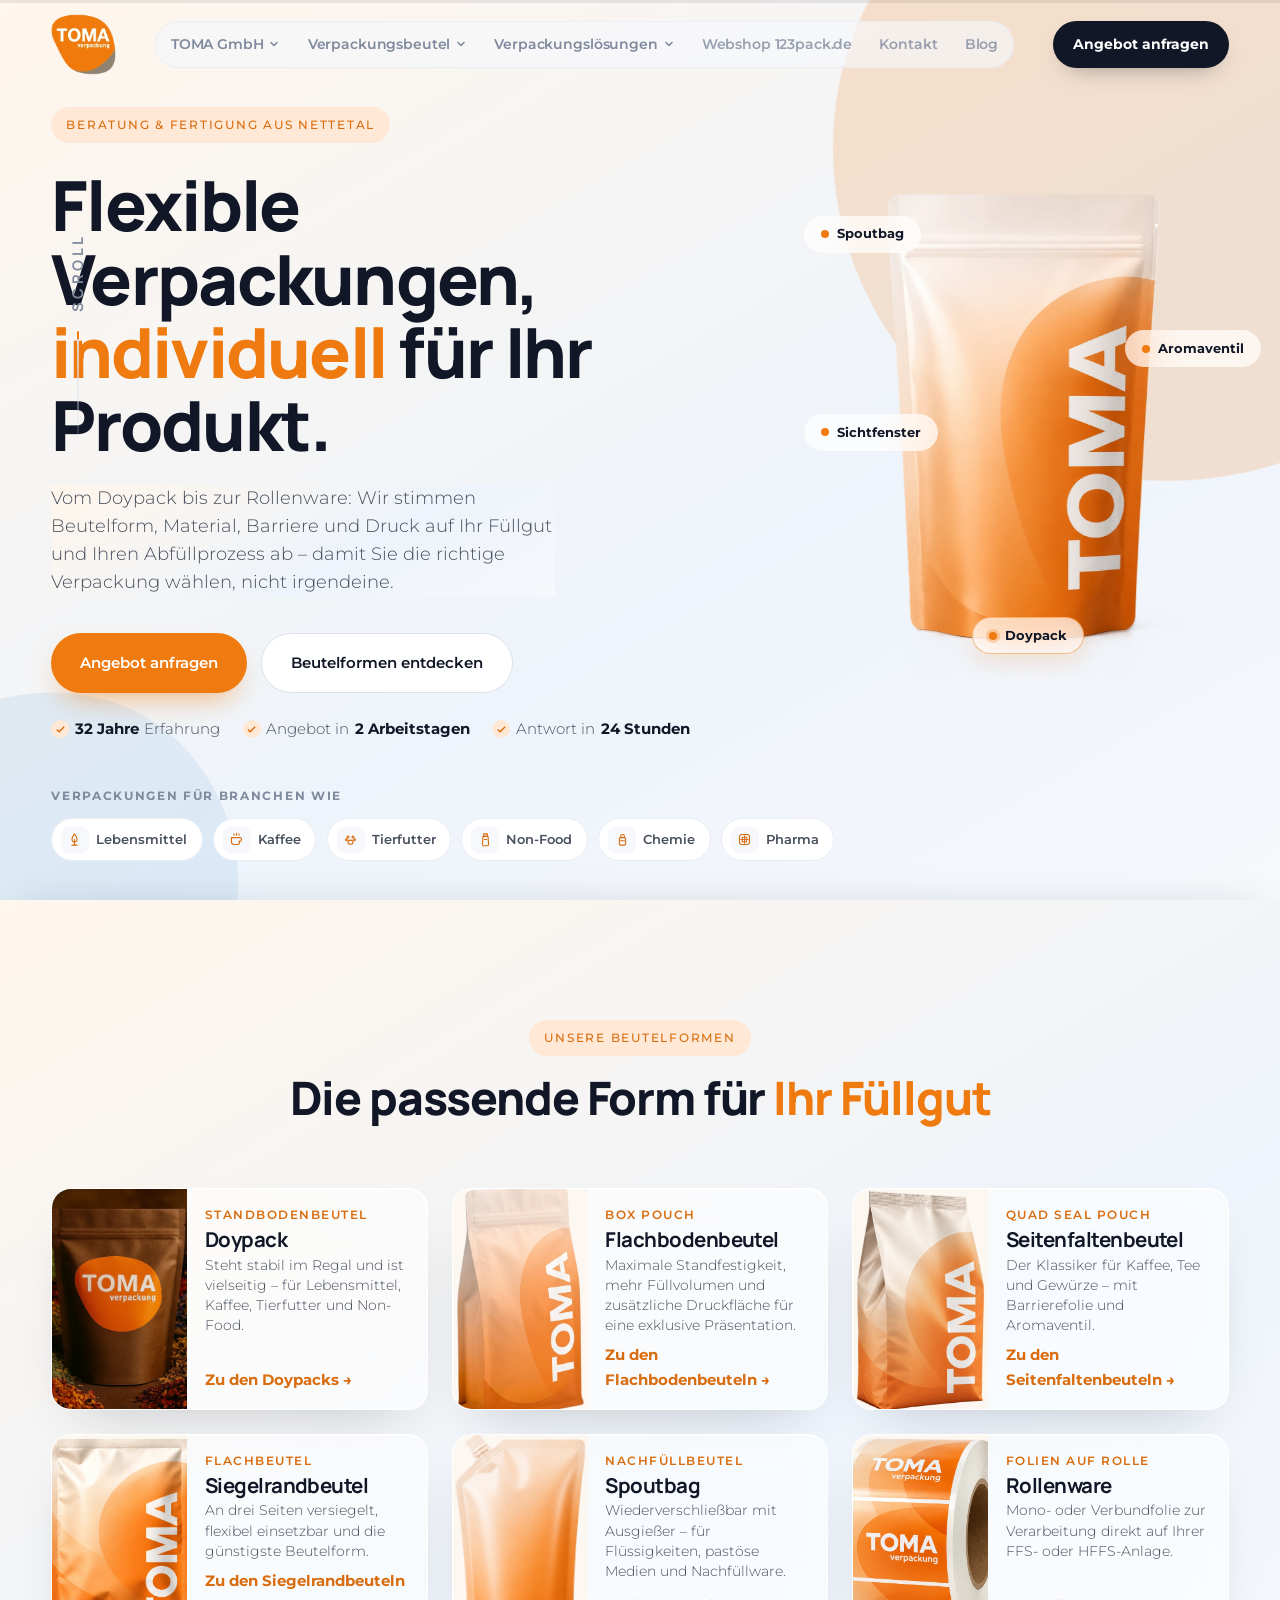
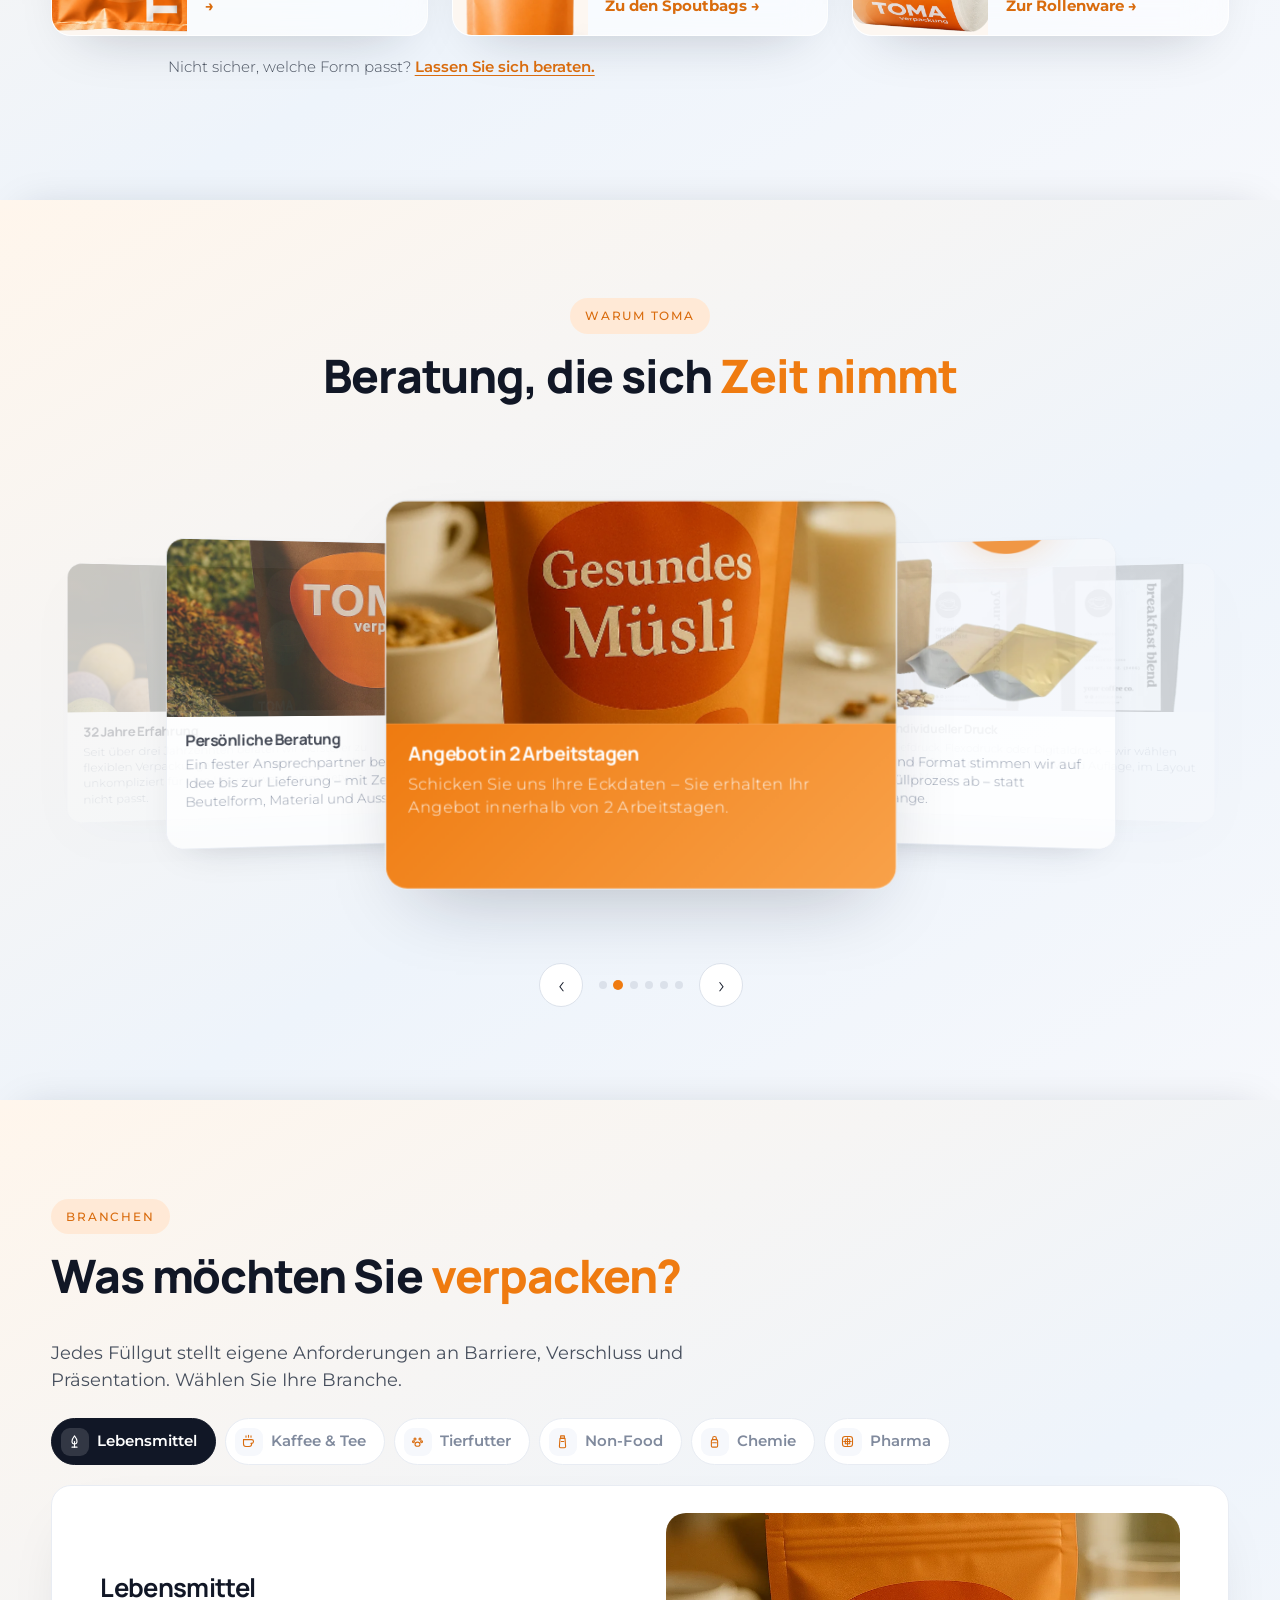
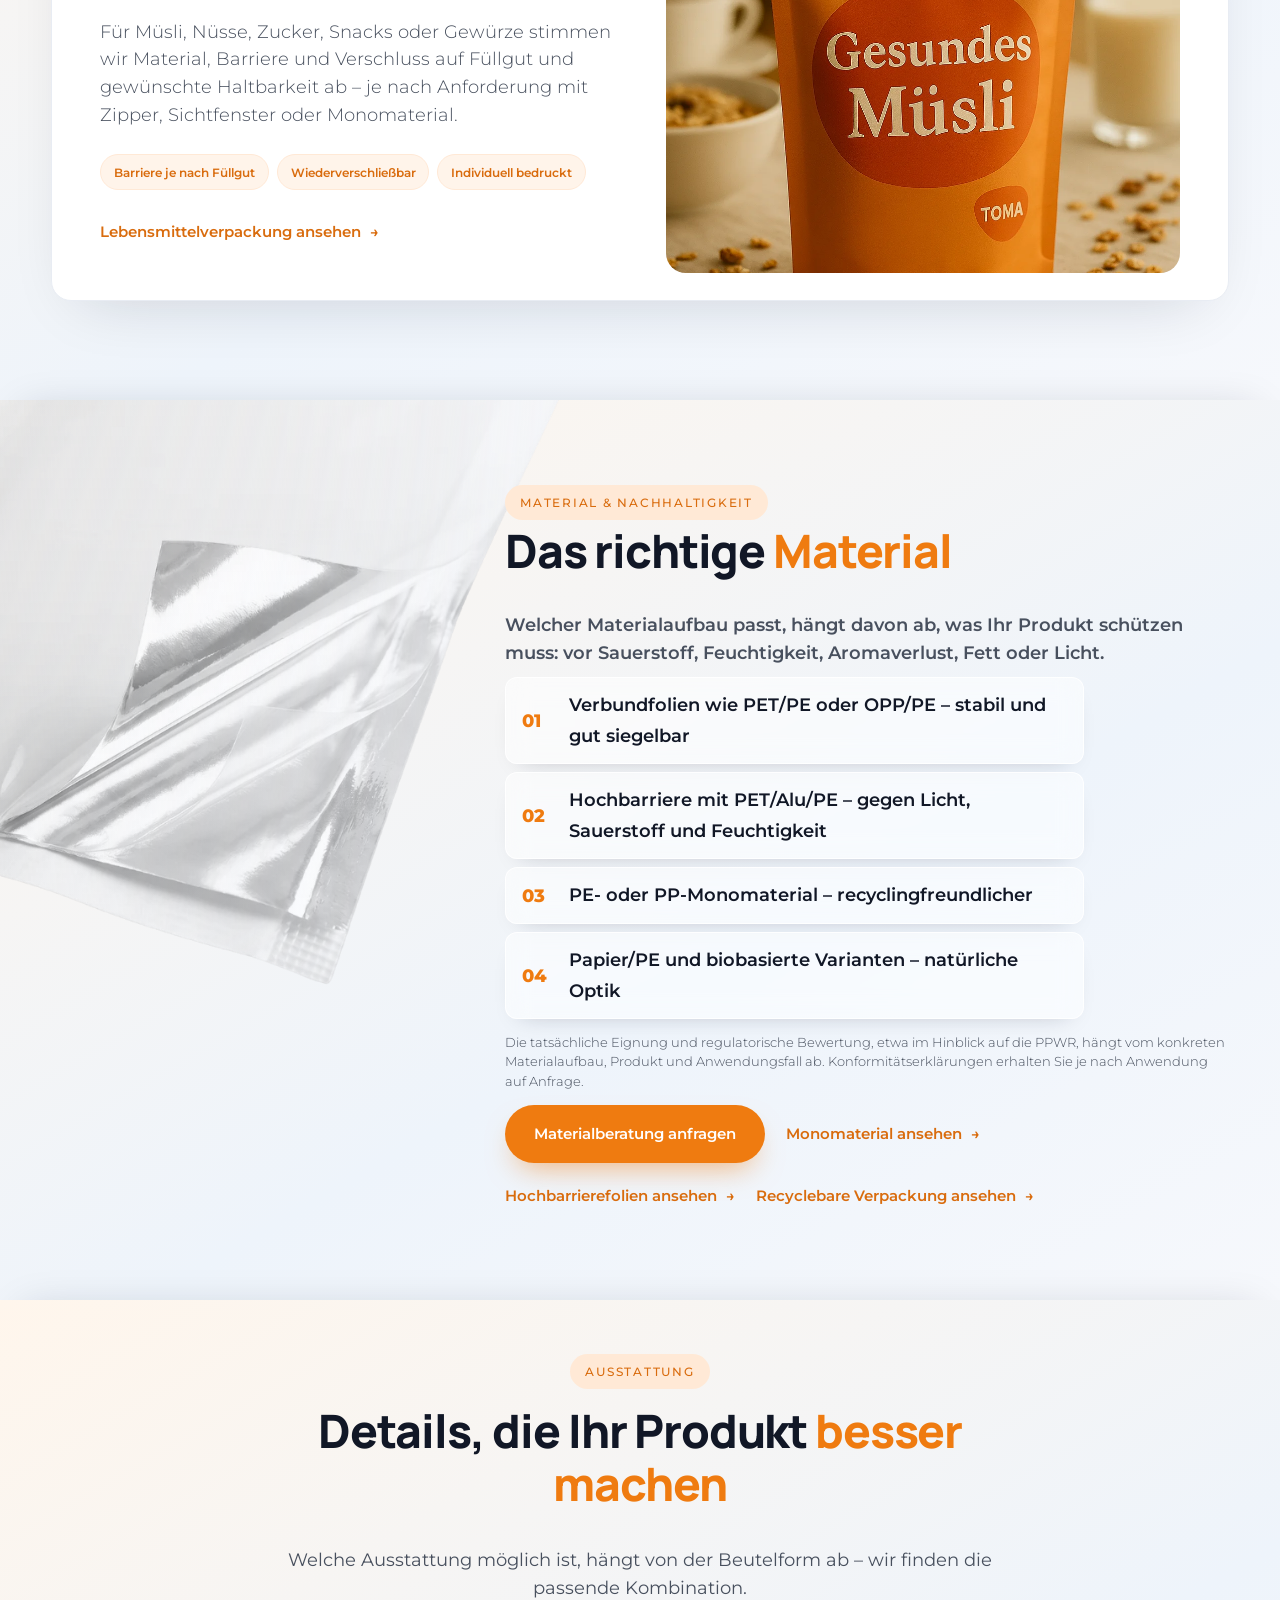
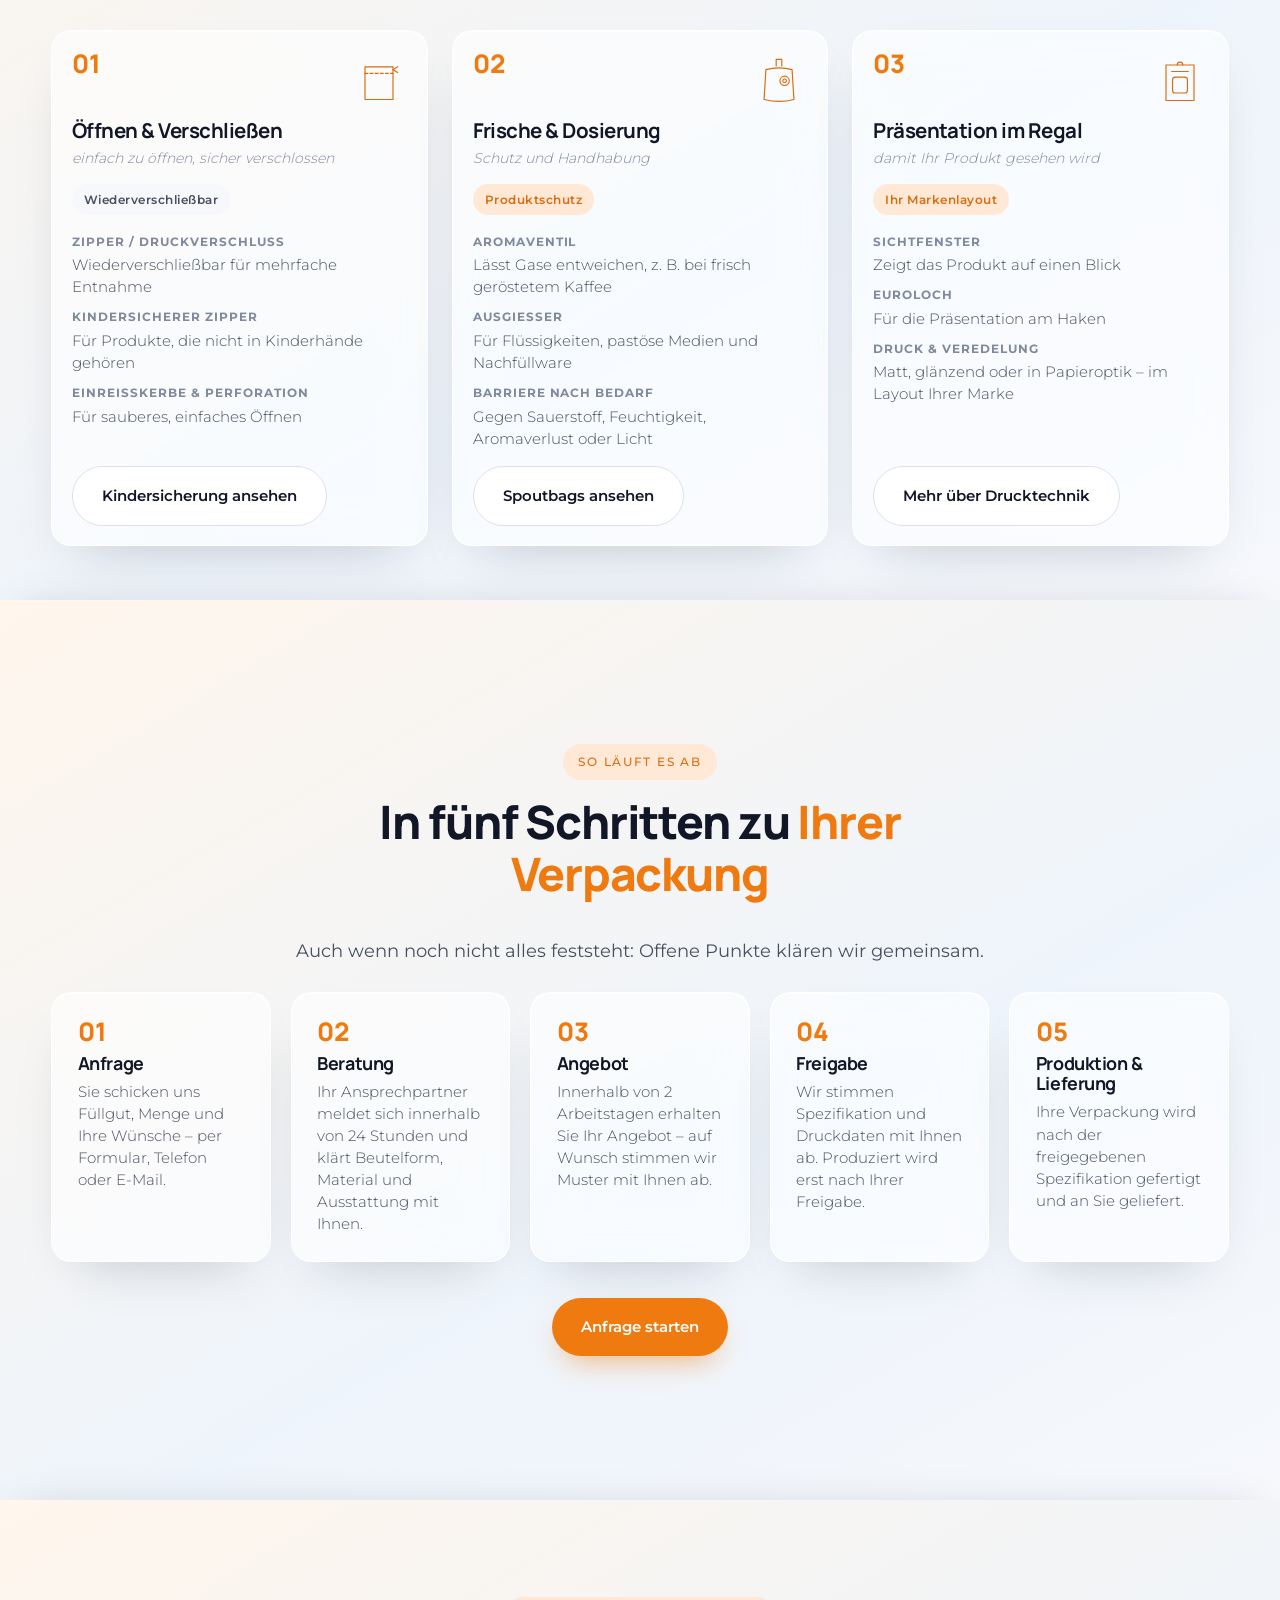
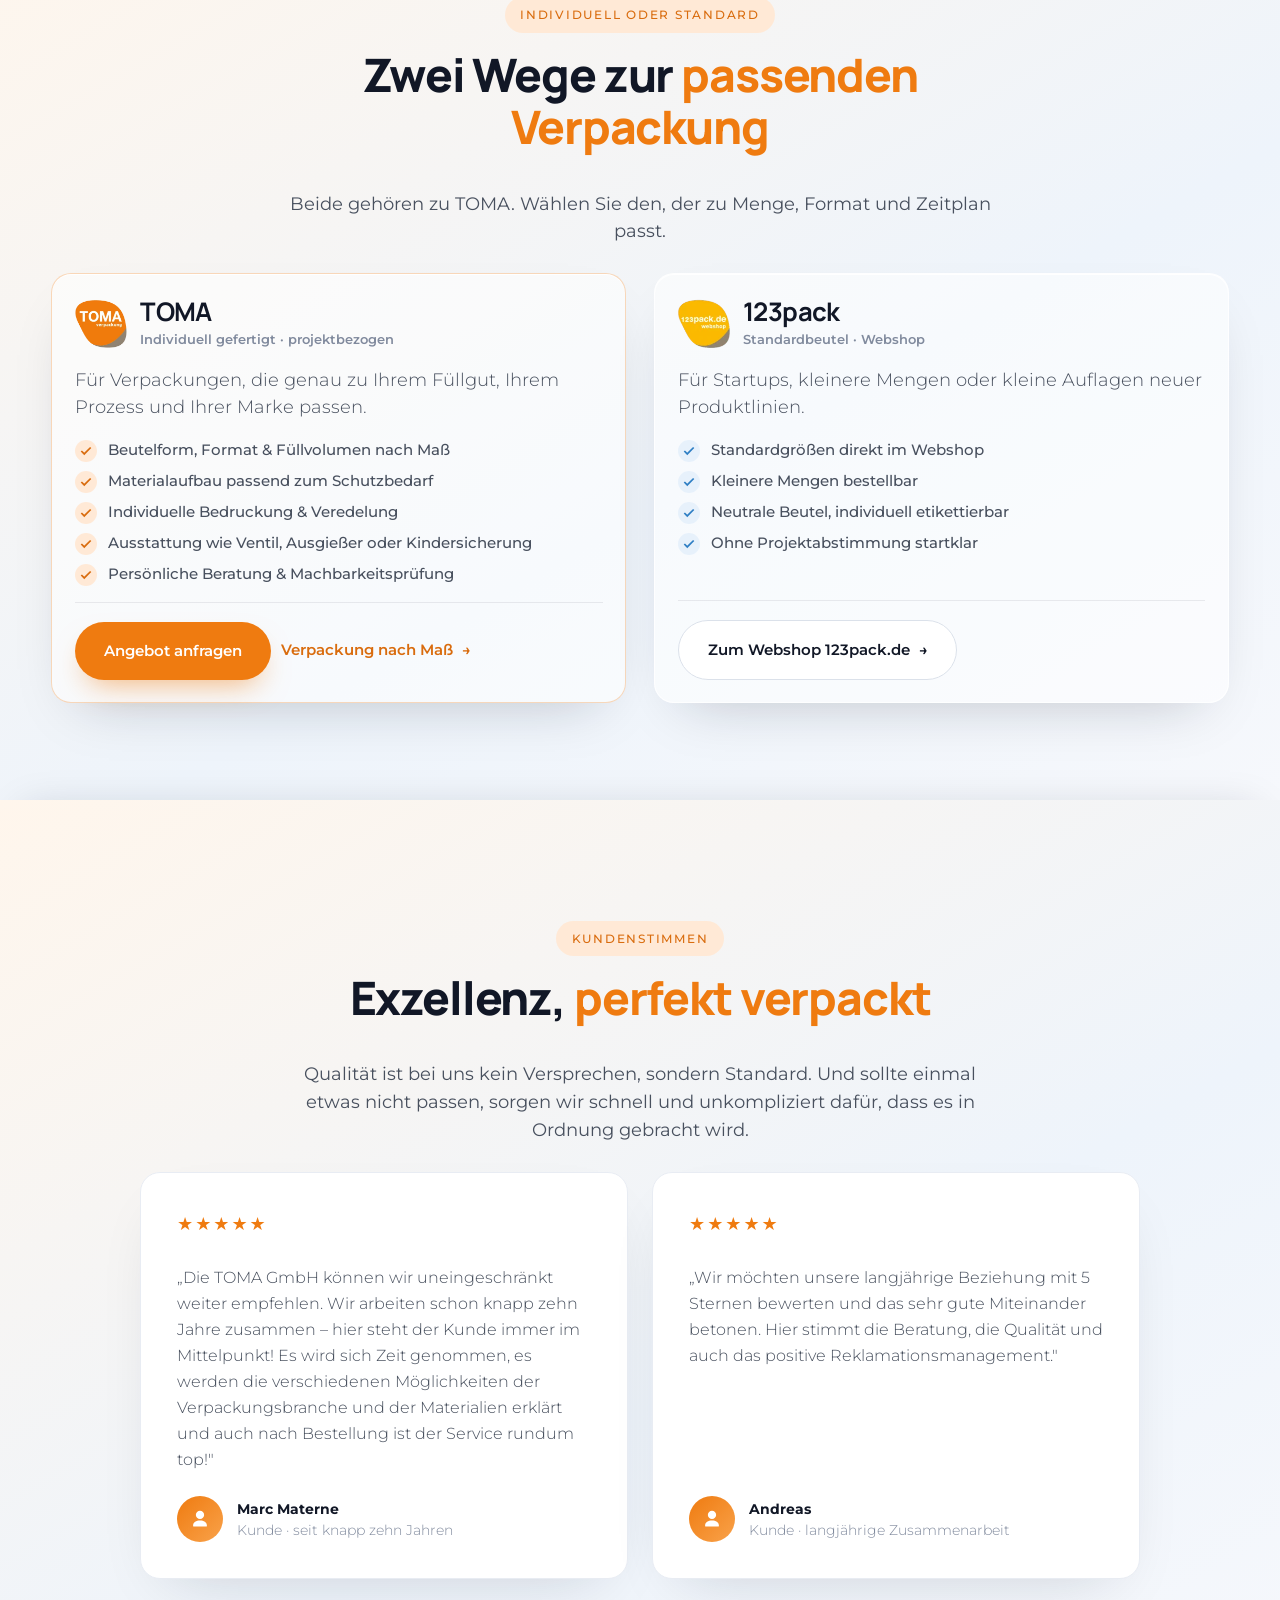
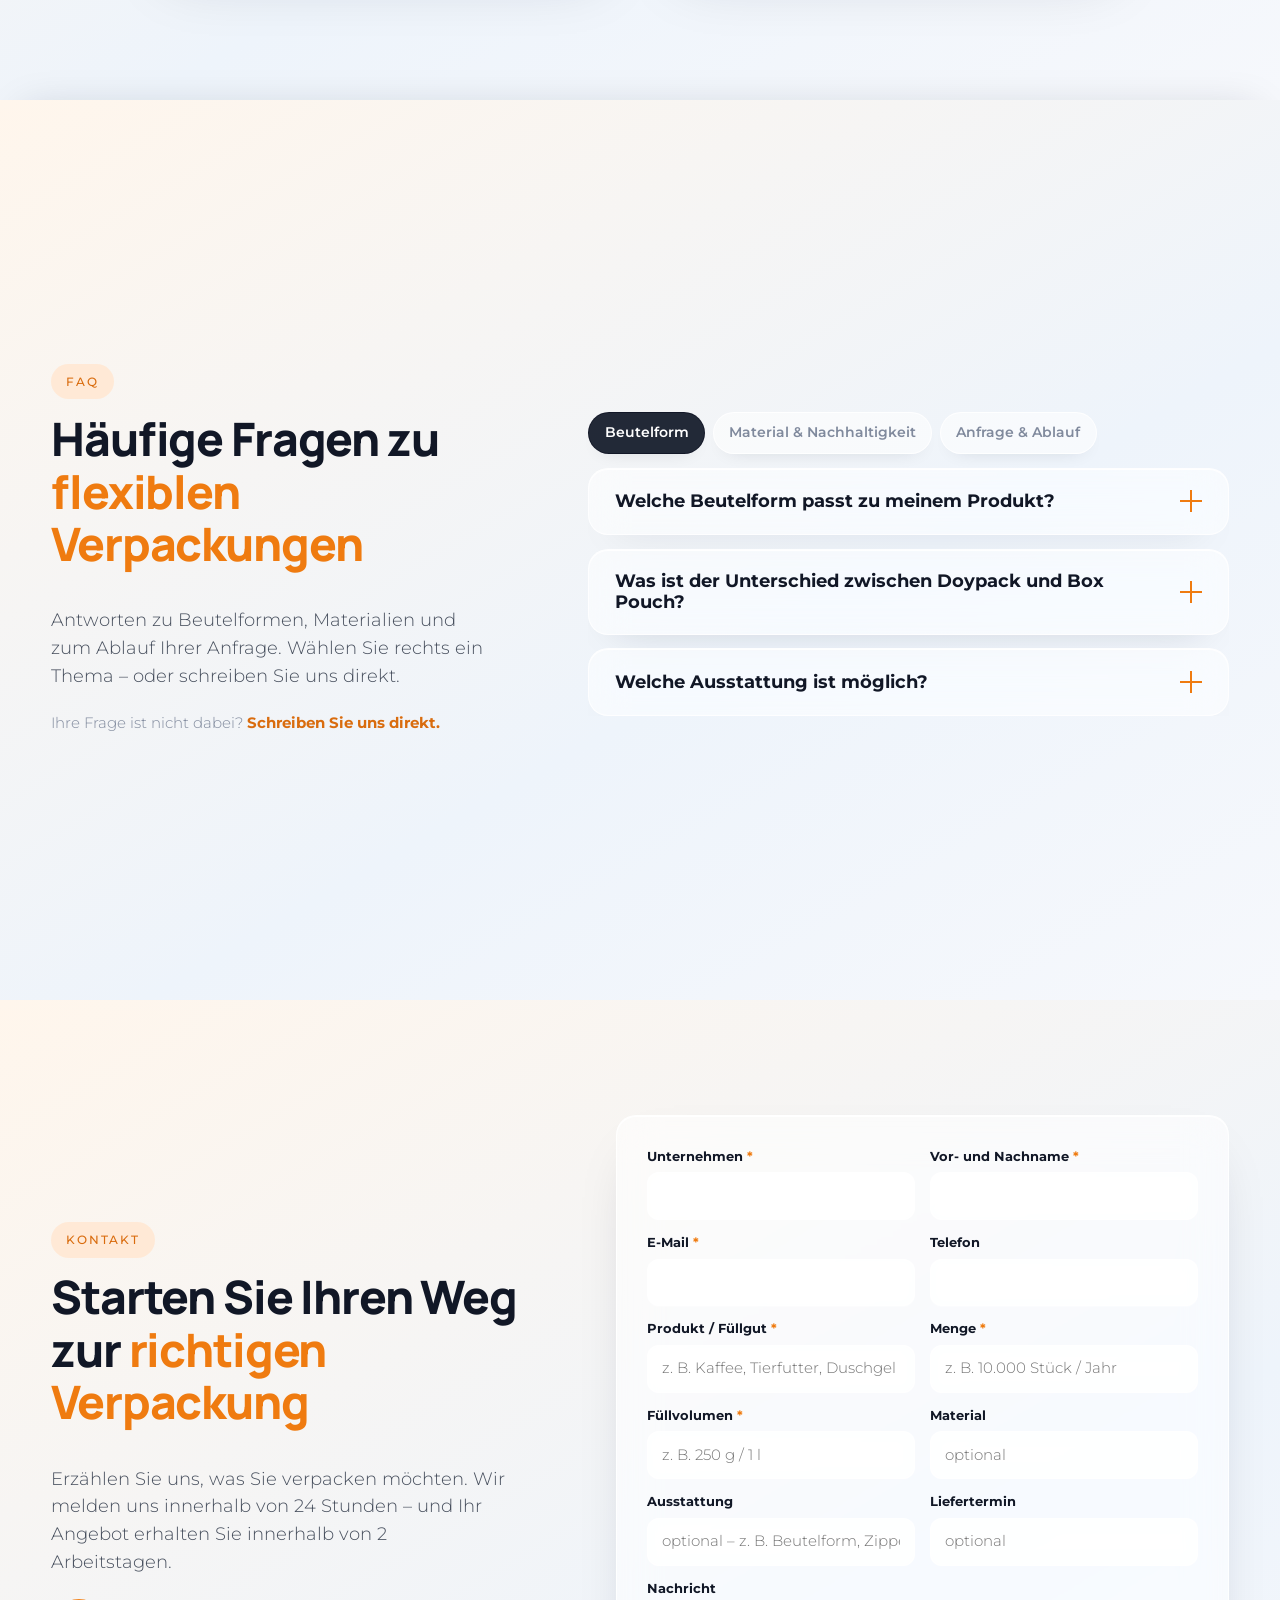
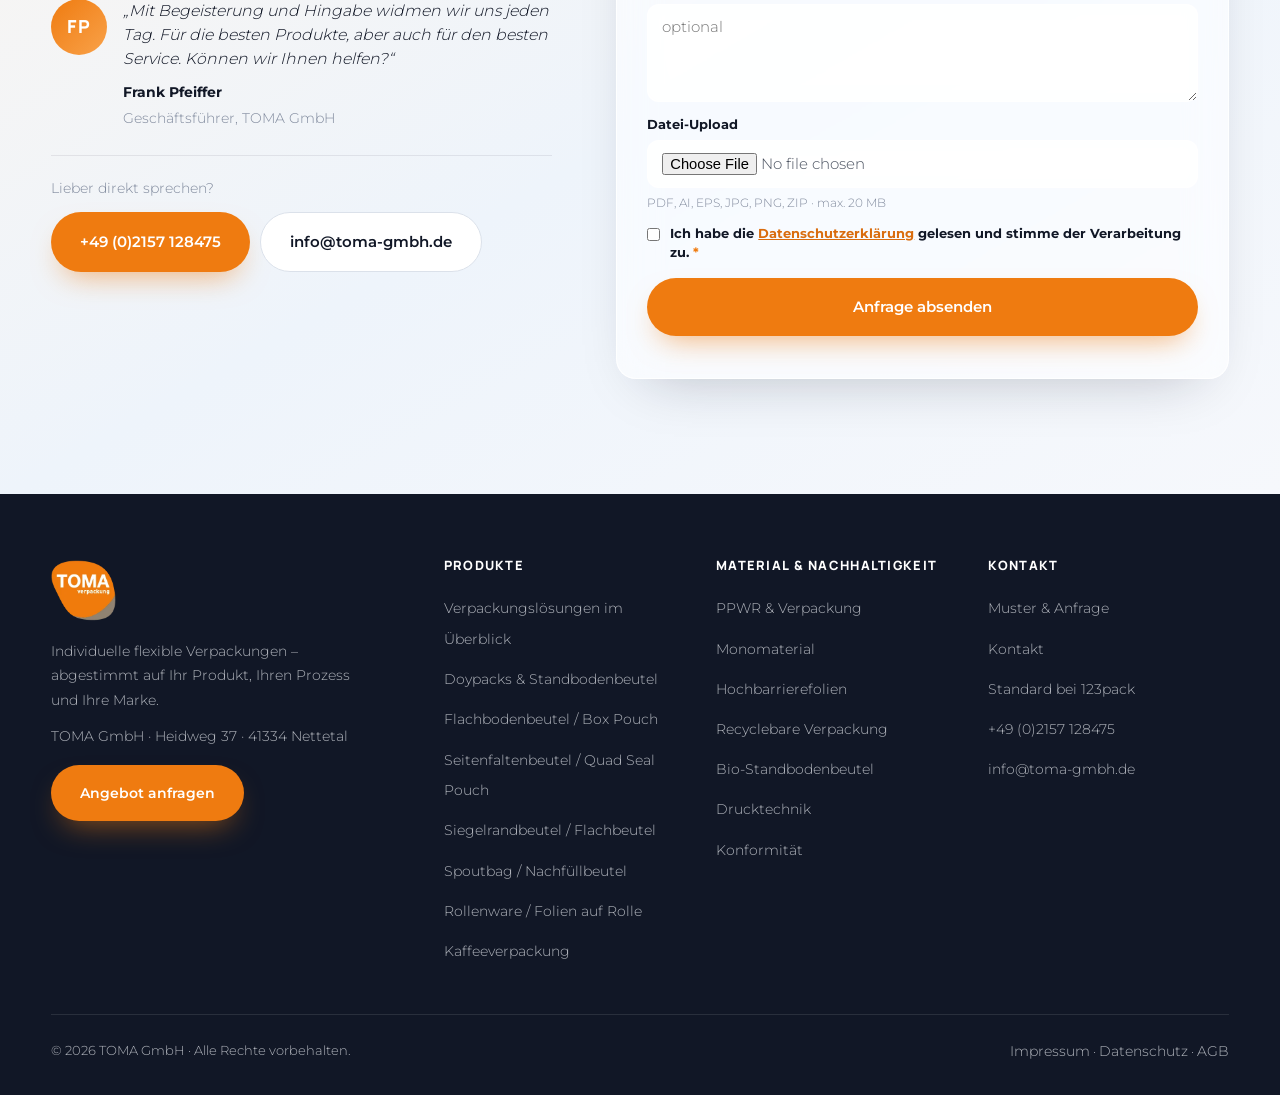
==== commit d73bb19a: "verpackungslösungen v1" ====
--- a/index.html
+++ b/index.html
@@ -94,6 +94,7 @@
                   <span class="eyebrow">Verpackungslösungen</span>
                   <p class="nav__mega-title">Die passende Lösung für <em>Ihr Produkt</em></p>
                   <p class="nav__mega-copy">Material, Ausstattung und Branche bestimmen, welche Verpackung passt. Wir beraten Sie persönlich.</p>
+                  <a class="nav__mega-link" href="verpackungsloesungen.html">Alle Verpackungslösungen im Überblick <span class="arrow" aria-hidden="true">→</span></a>
                   <a class="btn btn--primary nav__mega-cta" href="#anfrage">Beratung anfragen</a>
                 </div>
                 <div class="nav__mega-col">
@@ -190,6 +191,9 @@
         <div class="nav__mgroup" data-nav-mgroup>
           <button type="button" class="nav__mtrigger" aria-expanded="false" aria-controls="navMSubLoesungen"><span class="nav__mnum">03</span>Verpackungslösungen<svg class="nav__caret" viewBox="0 0 12 12" aria-hidden="true" focusable="false"><path d="M3 4.5 6 7.5l3-3"/></svg></button>
           <div class="nav__msub" id="navMSubLoesungen" hidden>
+            <ul>
+              <li><a href="verpackungsloesungen.html">Verpackungslösungen im Überblick</a></li>
+            </ul>
             <p class="nav__mheading">Materialanwendungen</p>
             <ul>
               <li><span class="nav__text">Hochbarrierefolien</span></li>
@@ -679,6 +683,7 @@
         <div>
           <h4>Produkte</h4>
           <ul>
+            <li><a href="verpackungsloesungen.html">Verpackungslösungen im Überblick</a></li>
             <li><a href="doypack.html">Doypacks &amp; Standbodenbeutel</a></li>
             <li><a href="flachbodenbeutel.html">Flachbodenbeutel / Box Pouch</a></li>
             <li><a href="seitenfaltenbeutel.html">Seitenfaltenbeutel / Quad Seal Pouch</a></li>
--- a/css/components.css
+++ b/css/components.css
@@ -264,6 +264,9 @@
 .nav__mega-title em { font-style: normal; color: var(--color-primary); }
 .nav__mega-copy { margin: 0; font-size: 0.88rem; line-height: 1.5; color: var(--color-text); }
 .nav__mega-cta { margin-top: auto; padding: 0.7rem 1.2rem; font-size: 0.86rem; }
+.nav__mega-link { font-size: 0.86rem; font-weight: 700; color: var(--color-primary-hover); }
+.nav__mega-link:hover,
+.nav__mega-link[aria-current="page"] { text-decoration: underline; text-underline-offset: 3px; }
 .nav__mega-heading {
   margin: 0 0 0.2rem;
   font-size: var(--fs-label); font-weight: 700; letter-spacing: 0.12em; text-transform: uppercase;
@@ -3491,7 +3494,7 @@
 .ppwr-figure--photo img { aspect-ratio: 574 / 752; object-fit: cover; }
 .ppwr-figure--square img { aspect-ratio: 1; }
 
-/* Callout (PPWR-Check) – derzeit nicht eingebunden, Platz für den Block wird noch gesucht */
+/* Callout: auf verpackungsloesungen.html (#ueberblick) im Einsatz; auf der PPWR-Seite wird für den PPWR-Check noch ein Platz gesucht */
 .ppwr-callout {
   position: relative;
   display: flex;
@@ -4073,3 +4076,116 @@
 @media (max-width: 600px) {
   .variants__grid.ppwr-grid-4 { grid-template-columns: minmax(0, 1fr); }
 }
+
+/* =====================================================================
+   Verpackungslösungen (verpackungsloesungen.html, data-product="verpackungsloesungen")
+   Übersichtsseite aus den Bausteinen von PPWR-Seite und Startseite
+   (.ppwr-split, .ppwr-callout, .ppwr-hacc, .apps, .products); hier nur Ergänzungen.
+   ===================================================================== */
+html[data-product="verpackungsloesungen"] .hero__grid { grid-template-columns: minmax(0, 54fr) minmax(0, 46fr); }
+html[data-product="verpackungsloesungen"] .hero__float { aspect-ratio: 1; max-height: min(66svh, 660px); }
+html[data-product="verpackungsloesungen"] .hero h1 { font-size: clamp(2.4rem, 3.9vw, 4rem); }
+
+/* Überblick: freigestellter Beutel statt Foto im Callout-Kopf */
+.vl-callout .ppwr-callout__media { background: linear-gradient(180deg, #fff 0%, var(--color-bg-warm) 100%); }
+.vl-callout .ppwr-callout__media img { object-fit: contain; object-position: center; padding: 1rem 1.5rem 0.5rem; }
+
+/* Auswahlhilfe: Akkordeon-Panels mit zwei Spalten (Frage + Checkliste) */
+.vl-acc .ppwr-hacc__item:not(.is-open) .ppwr-hacc__title { max-height: 15rem; }
+.vl-acc__cols {
+  display: grid;
+  grid-template-columns: repeat(auto-fit, minmax(15rem, 1fr));
+  gap: 1rem 2rem;
+  padding-top: 1.1rem;
+  border-top: 1px solid var(--color-primary-tint);
+}
+.vl-acc__label { margin: 0 0 0.75rem; font-size: 0.95rem; font-weight: 600; line-height: 1.5; color: var(--color-ink); }
+.vl-acc .ppwr-checks { gap: 0.5rem; margin: 0; }
+.vl-acc .ppwr-checks--plain li { font-size: 0.95rem; }
+.vl-acc__foot { margin: 1.1rem 0 0; max-width: 75ch; font-size: 0.92rem; line-height: 1.5; color: var(--color-text); }
+.vl-acc__link { align-self: flex-start; margin-top: auto; padding-top: 1rem; }
+
+/* Branchen-Tabs: Anforderungen als Checkliste */
+.apps__points { margin: 0 0 1.5rem; }
+html[data-product="verpackungsloesungen"] .apps__panel { min-height: 320px; }
+
+/* Beutelformen: freigestellte Renderings ganz zeigen */
+.vl-products .products__media { background: linear-gradient(160deg, #fff 0%, var(--color-bg-warm) 100%); }
+.vl-products .products__media img { object-fit: contain; object-position: center; padding: 0.6rem; }
+
+/* Materialien: Foto links, Anforderungen rechts */
+.vl-mat { display: grid; grid-template-columns: minmax(0, 1.05fr) minmax(0, 1fr); gap: clamp(1.25rem, 3vw, 2.5rem); align-items: center; }
+.vl-mat__figure { border: 0; }
+.vl-mat__figure img { aspect-ratio: 3 / 2; object-fit: cover; }
+.vl-mat__cards { display: grid; grid-template-columns: repeat(2, minmax(0, 1fr)); gap: clamp(0.75rem, 1.6vw, 1.1rem); }
+.vl-mat__cards .variants__card { padding: clamp(1.1rem, 2vw, 1.5rem); }
+.vl-mat__cards .variants__top { margin-bottom: 0.75rem; }
+.vl-mat__cards h3 { margin-bottom: 0.75rem; font-size: clamp(1.02rem, 1.3vw, 1.15rem); }
+.vl-mat__cards .ppwr-checks { gap: 0.45rem; margin: 0; }
+.vl-mat__cards .ppwr-checks--plain li { font-size: 0.92rem; }
+.vl-mat__main { min-width: 0; }
+.vl-mat__side { min-width: 0; }
+.vl-mat__side .ppwr-split__links { margin-top: 1.25rem; }
+.vl-mat__note {
+  margin: 1.1rem 0 0;
+  padding-left: 0.9rem;
+  border-left: 2px solid var(--color-primary);
+  font-size: 0.92rem;
+  line-height: 1.55;
+  color: var(--color-text);
+}
+
+/* Nachhaltigkeit */
+.vl-sustain__note { margin: 0 0 1.5rem; max-width: 60ch; font-size: 0.95rem; line-height: 1.55; color: var(--color-text); }
+.vl-photo { max-width: 520px; background: #eef0f4; }
+@media (min-width: 1200px) {
+  html[data-product="verpackungsloesungen"] #nachhaltigkeit .spout__layout { grid-template-columns: minmax(0, 56fr) minmax(0, 44fr); }
+}
+
+/* Stack-Modus: textlastige Panels wie auf der PPWR-Seite */
+html.is-stack-scroll[data-product="verpackungsloesungen"] .section.stack-panel { padding: 5.25rem 0 1.5rem; justify-content: center; }
+html.is-stack-scroll #auswahl .section-head,
+html.is-stack-scroll #branchen .section-head,
+html.is-stack-scroll #materialien .section-head { margin-bottom: clamp(1rem, 2.5vh, 1.75rem); }
+html.is-stack-scroll #auswahl .section-head h2,
+html.is-stack-scroll #branchen .section-head.ppwr-head-split h2,
+html.is-stack-scroll #materialien .section-head h2 { margin-bottom: 0.4em; }
+html.is-stack-scroll .vl-photo { max-width: min(480px, 100%); }
+html.is-stack-scroll .vl-mat__figure img { width: 100%; max-height: calc(100dvh - 24rem); }
+html.is-stack-scroll #nachhaltigkeit .ppwr-props li { padding: 0.6rem 1rem; }
+
+@media (max-height: 820px) {
+  html.is-stack-scroll[data-product="verpackungsloesungen"] .hero h1 { font-size: clamp(2.3rem, 7dvh, 3.8rem); margin-bottom: 1rem; }
+  html.is-stack-scroll[data-product="verpackungsloesungen"] .hero__eyebrow { margin-bottom: 1rem; }
+  html.is-stack-scroll[data-product="verpackungsloesungen"] .hero__sub { margin-bottom: 1.5rem; }
+  html.is-stack-scroll #auswahl .section-head,
+  html.is-stack-scroll #branchen .section-head.ppwr-head-split,
+  html.is-stack-scroll #materialien .section-head { max-width: none; }
+  html.is-stack-scroll #auswahl .section-head h2,
+  html.is-stack-scroll #branchen .section-head.ppwr-head-split h2,
+  html.is-stack-scroll #materialien .section-head h2 { font-size: clamp(1.9rem, 5.6dvh, 2.8rem); }
+  html.is-stack-scroll .vl-acc__label,
+  html.is-stack-scroll .vl-acc .ppwr-checks--plain li { font-size: 0.88rem; }
+  html.is-stack-scroll .vl-acc__foot { margin-top: 0.75rem; font-size: 0.86rem; }
+  html.is-stack-scroll #definition .ppwr-card p { font-size: 0.88rem; }
+  html.is-stack-scroll .vl-mat__note { margin-top: 0.75rem; font-size: 0.86rem; }
+  html.is-stack-scroll #nachhaltigkeit .ppwr-props { gap: 0.4rem; margin-bottom: 0.75rem; }
+  html.is-stack-scroll #nachhaltigkeit .ppwr-props li { padding-block: 0.4rem; }
+  html.is-stack-scroll #nachhaltigkeit .spout__text h2 { margin-bottom: 0.45em; }
+  html.is-stack-scroll .vl-sustain__note { margin-bottom: 1rem; font-size: 0.88rem; }
+}
+
+@media (max-width: 1199px) {
+  html[data-product="verpackungsloesungen"] .hero__grid { grid-template-columns: minmax(0, 1fr); }
+  .vl-mat { grid-template-columns: minmax(0, 1fr); }
+}
+@media (max-width: 768px) {
+  html[data-product="verpackungsloesungen"] .hero__visual { max-width: min(420px, 90vw); }
+  html[data-product="verpackungsloesungen"] .hero h1 { font-size: var(--fs-h1); }
+  html[data-product="verpackungsloesungen"] h2 { hyphens: auto; overflow-wrap: break-word; }
+  /* Quadratische Illustration: Hinweiskarte unter statt auf dem Bild */
+  .vl-photo .ppwr-photo__card { position: static; margin: 0.75rem; }
+}
+@media (max-width: 600px) {
+  .vl-mat__cards { grid-template-columns: minmax(0, 1fr); }
+}
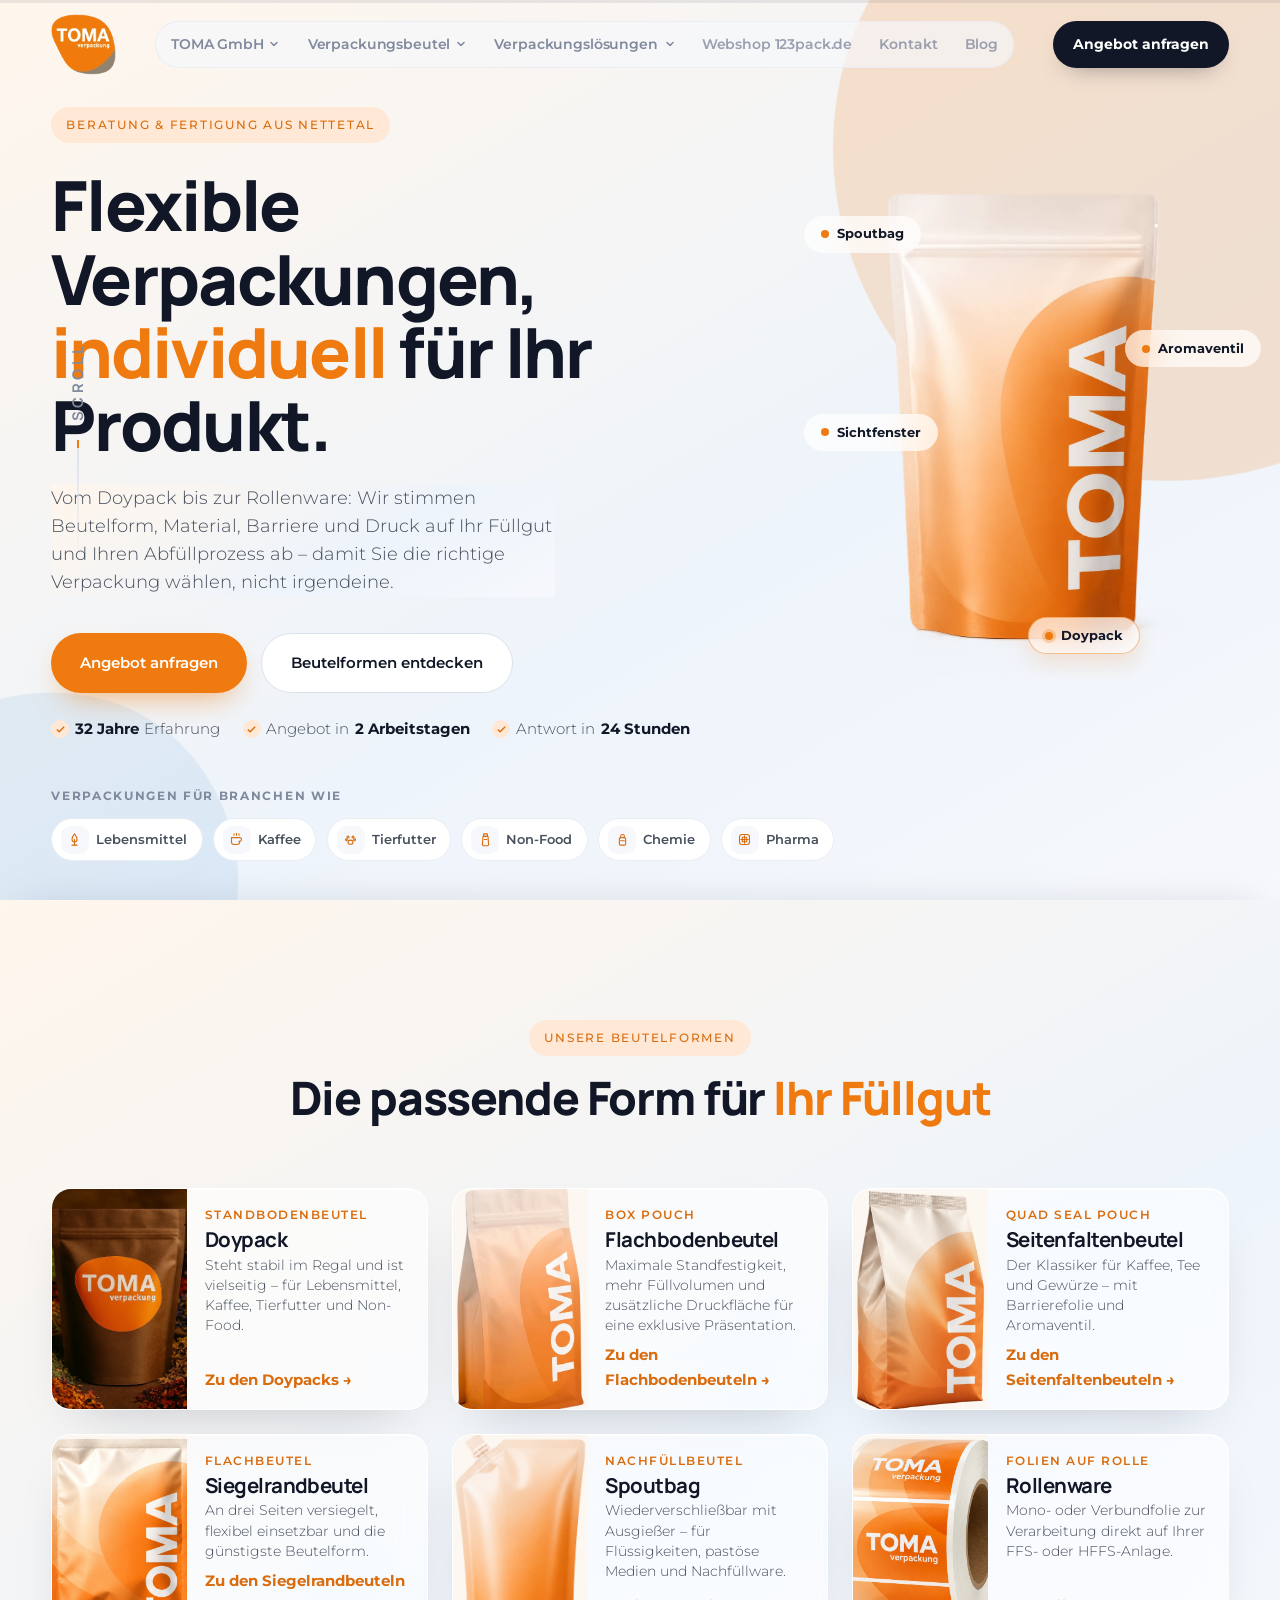
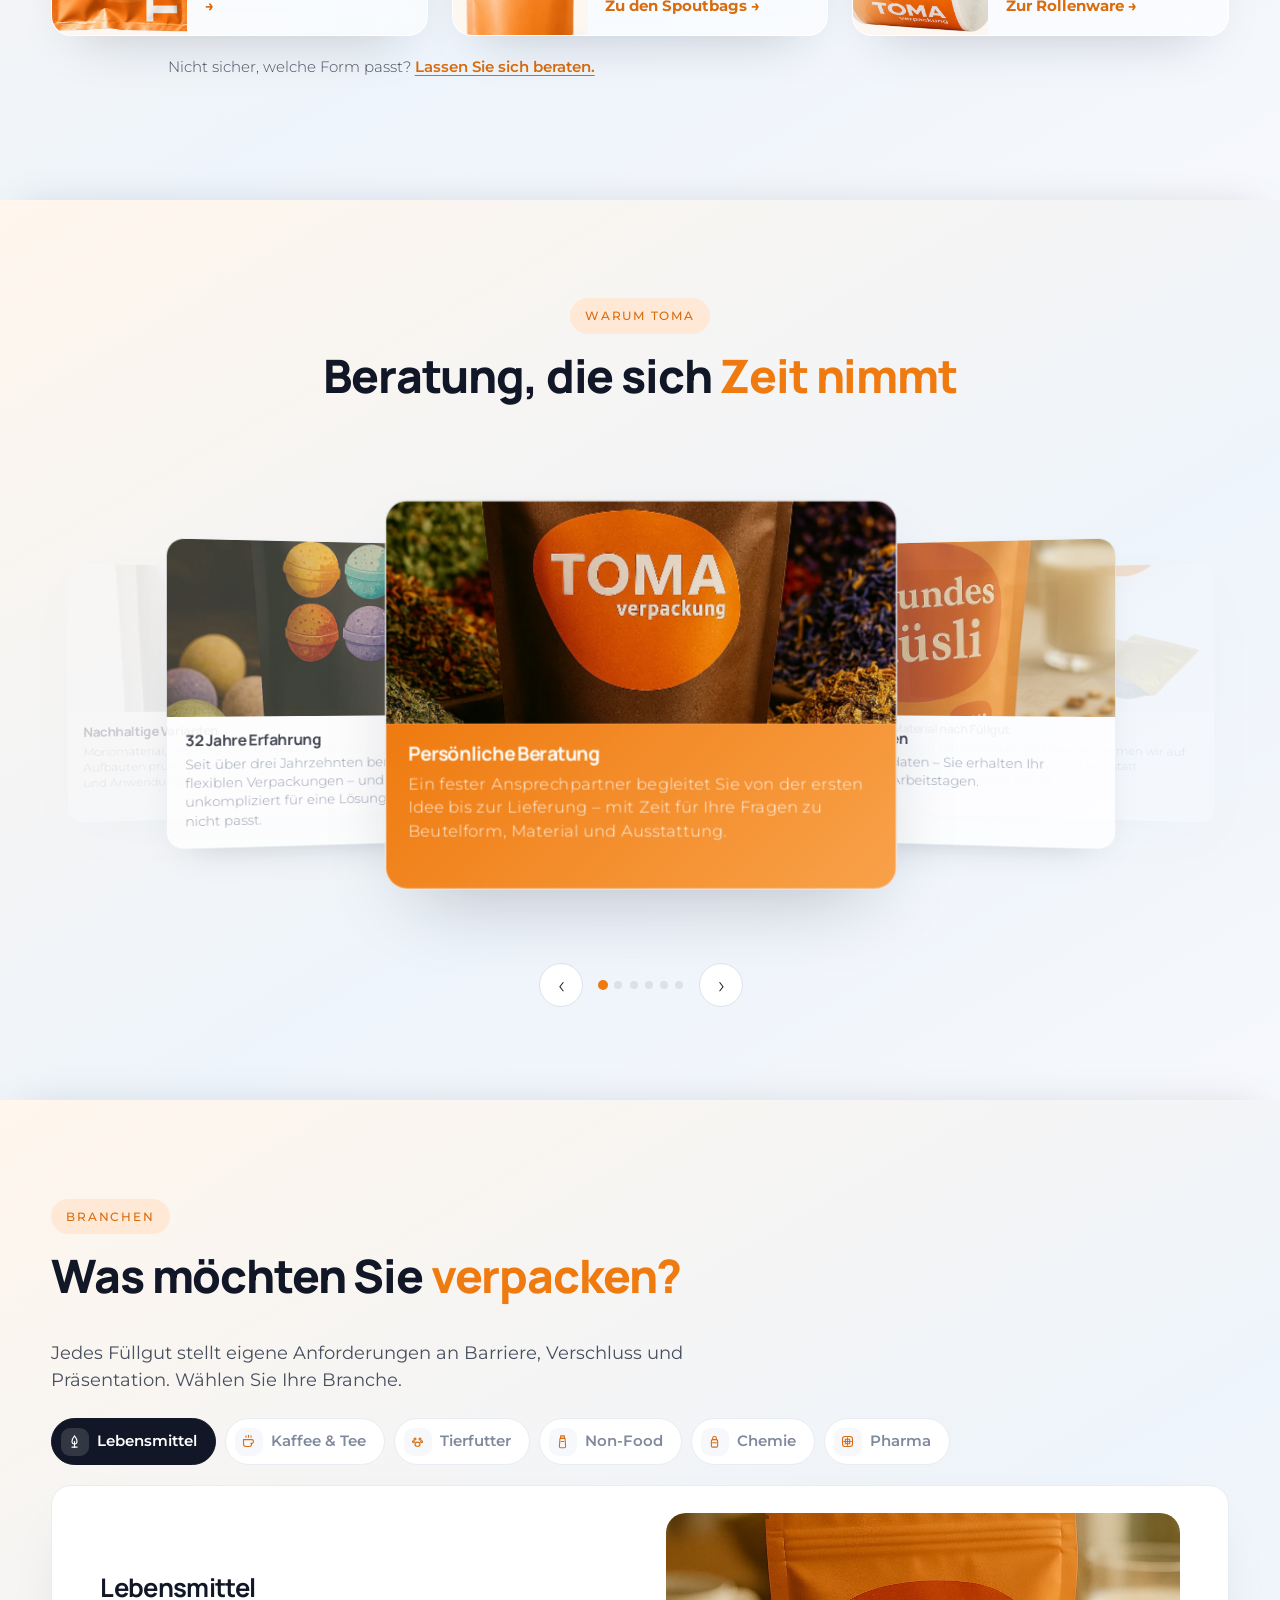
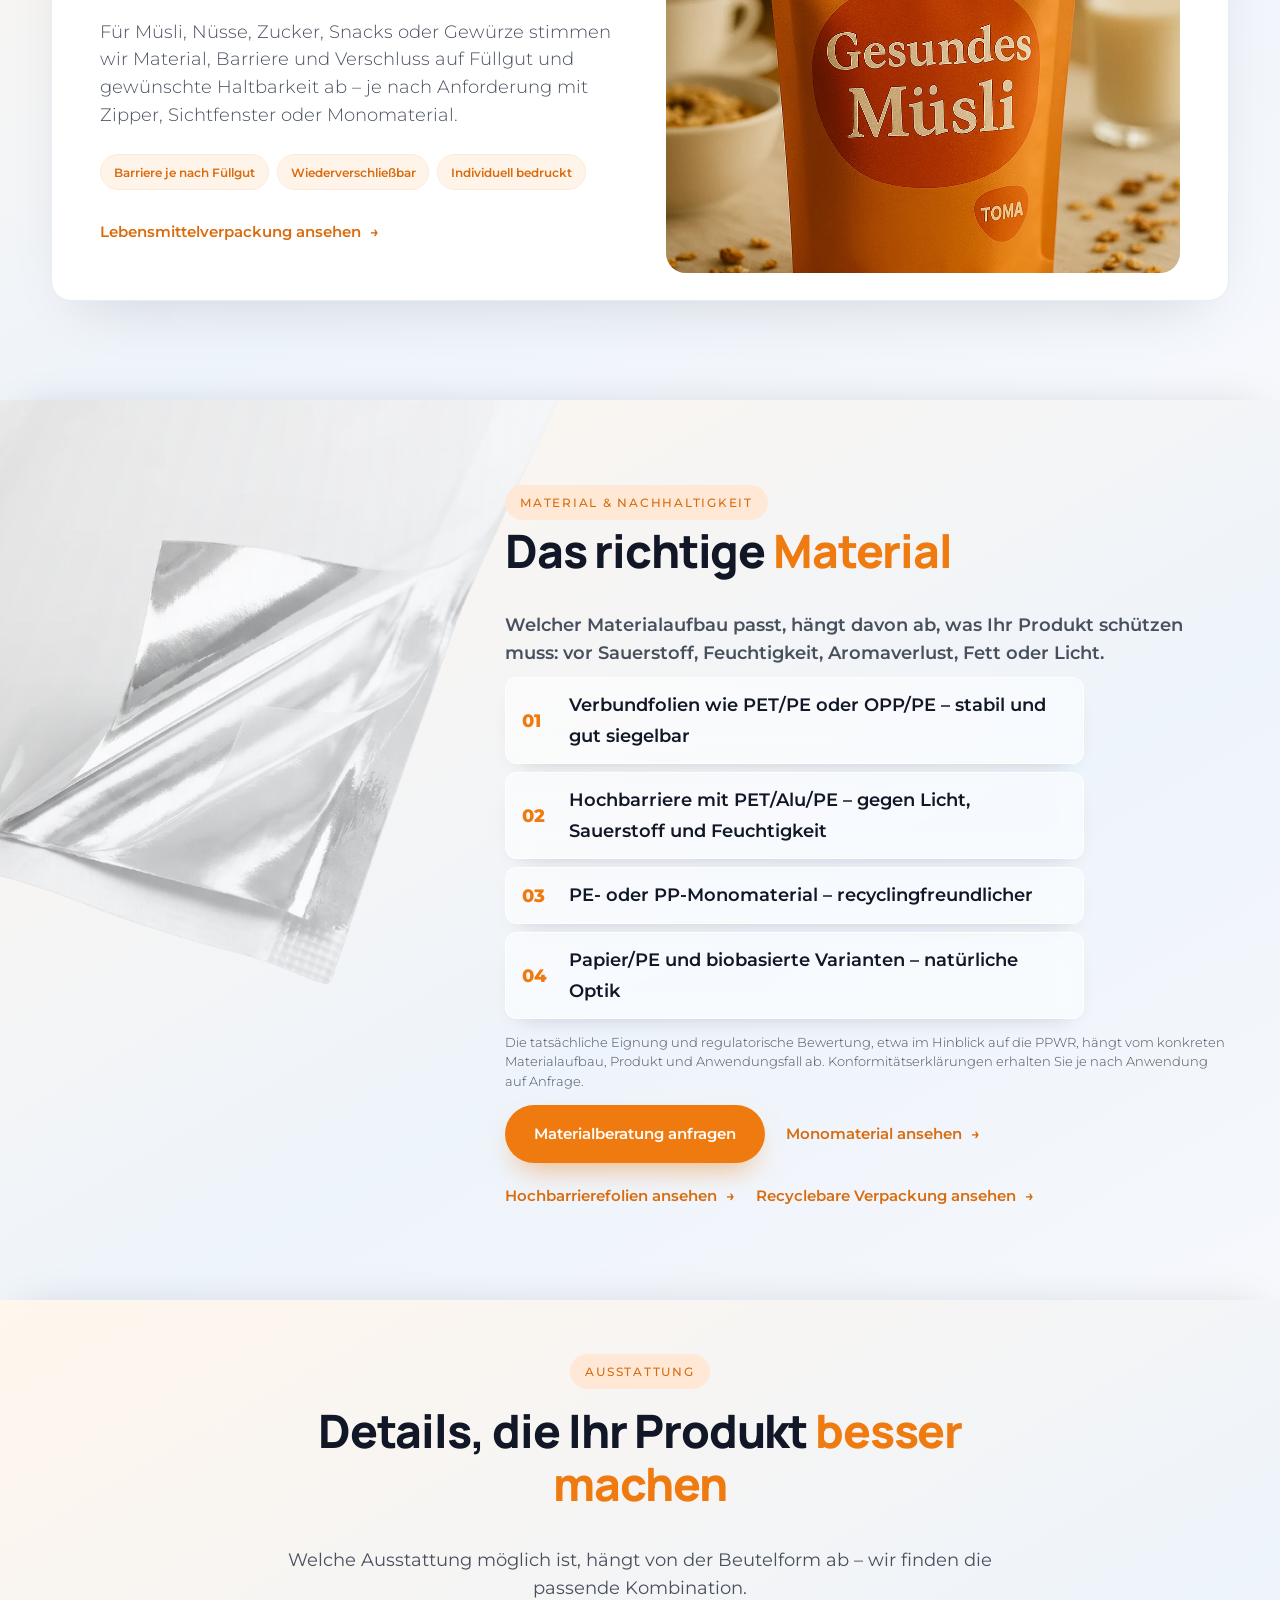
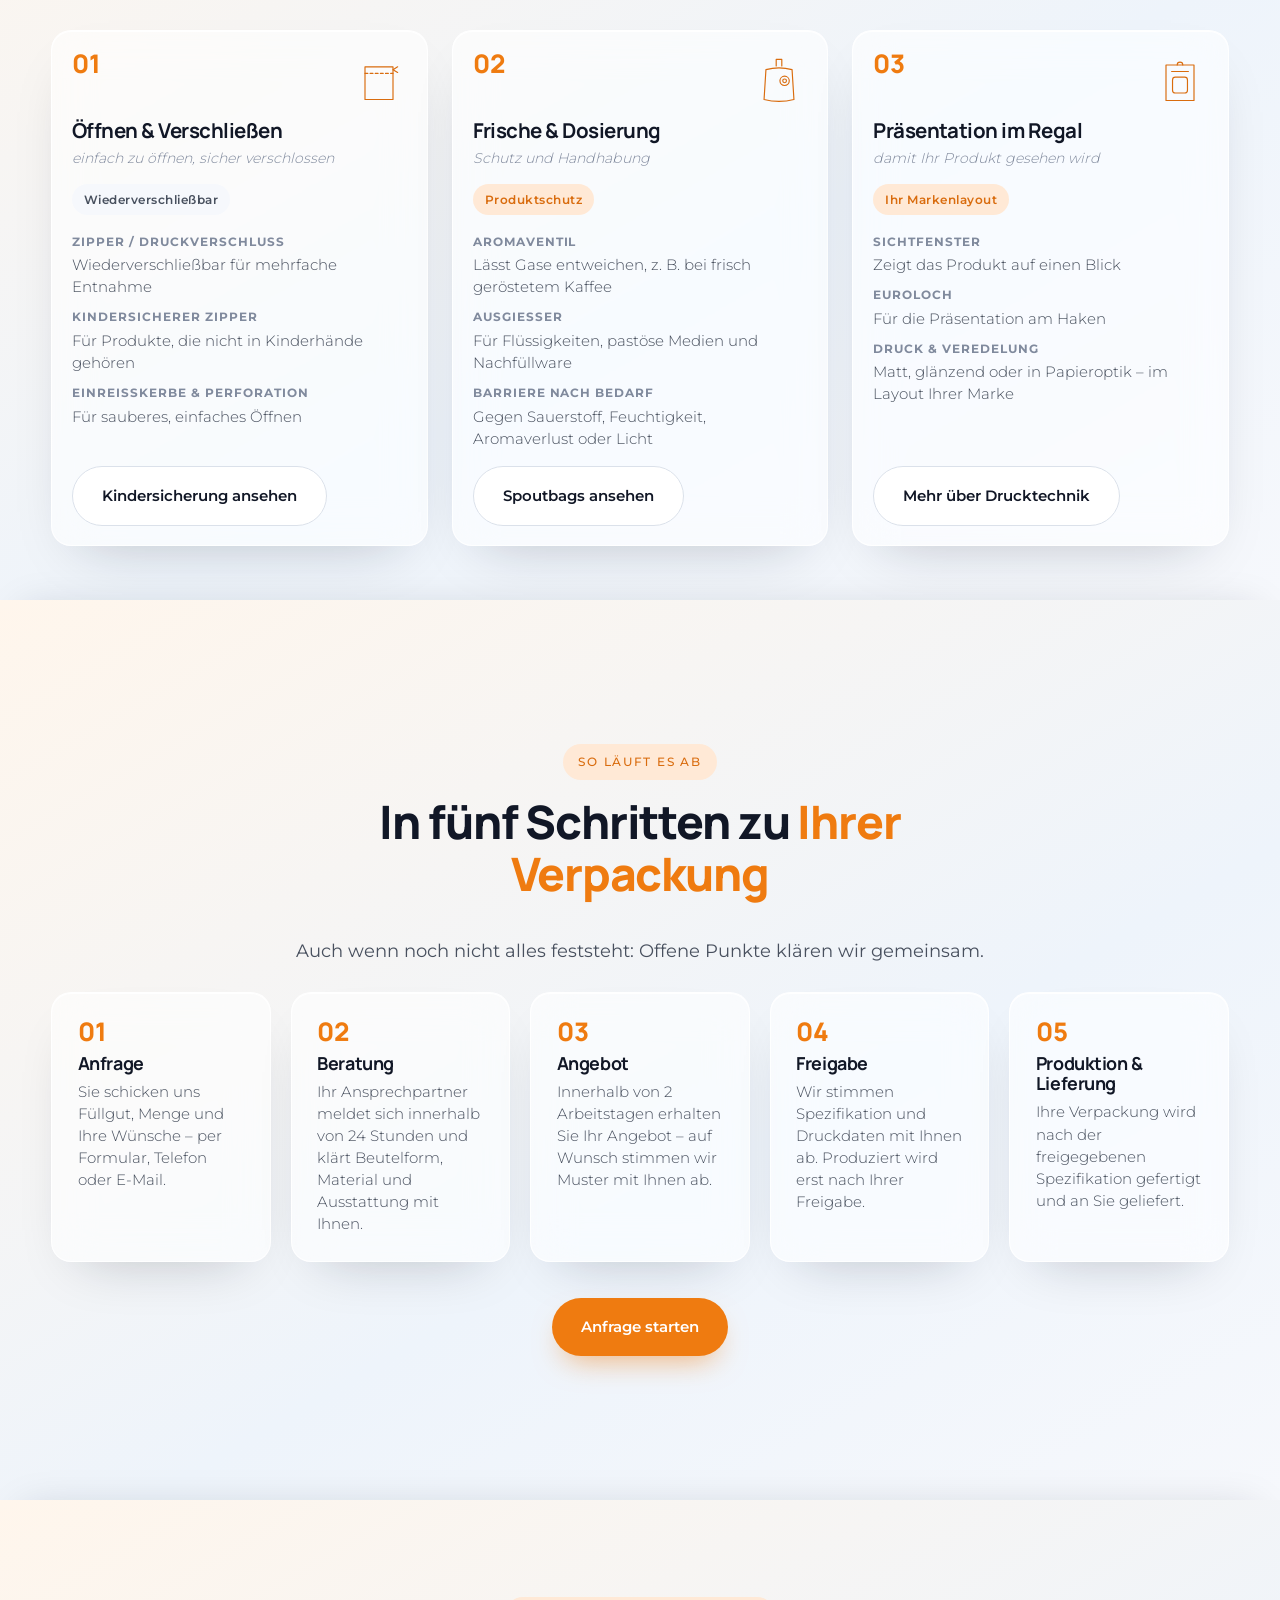
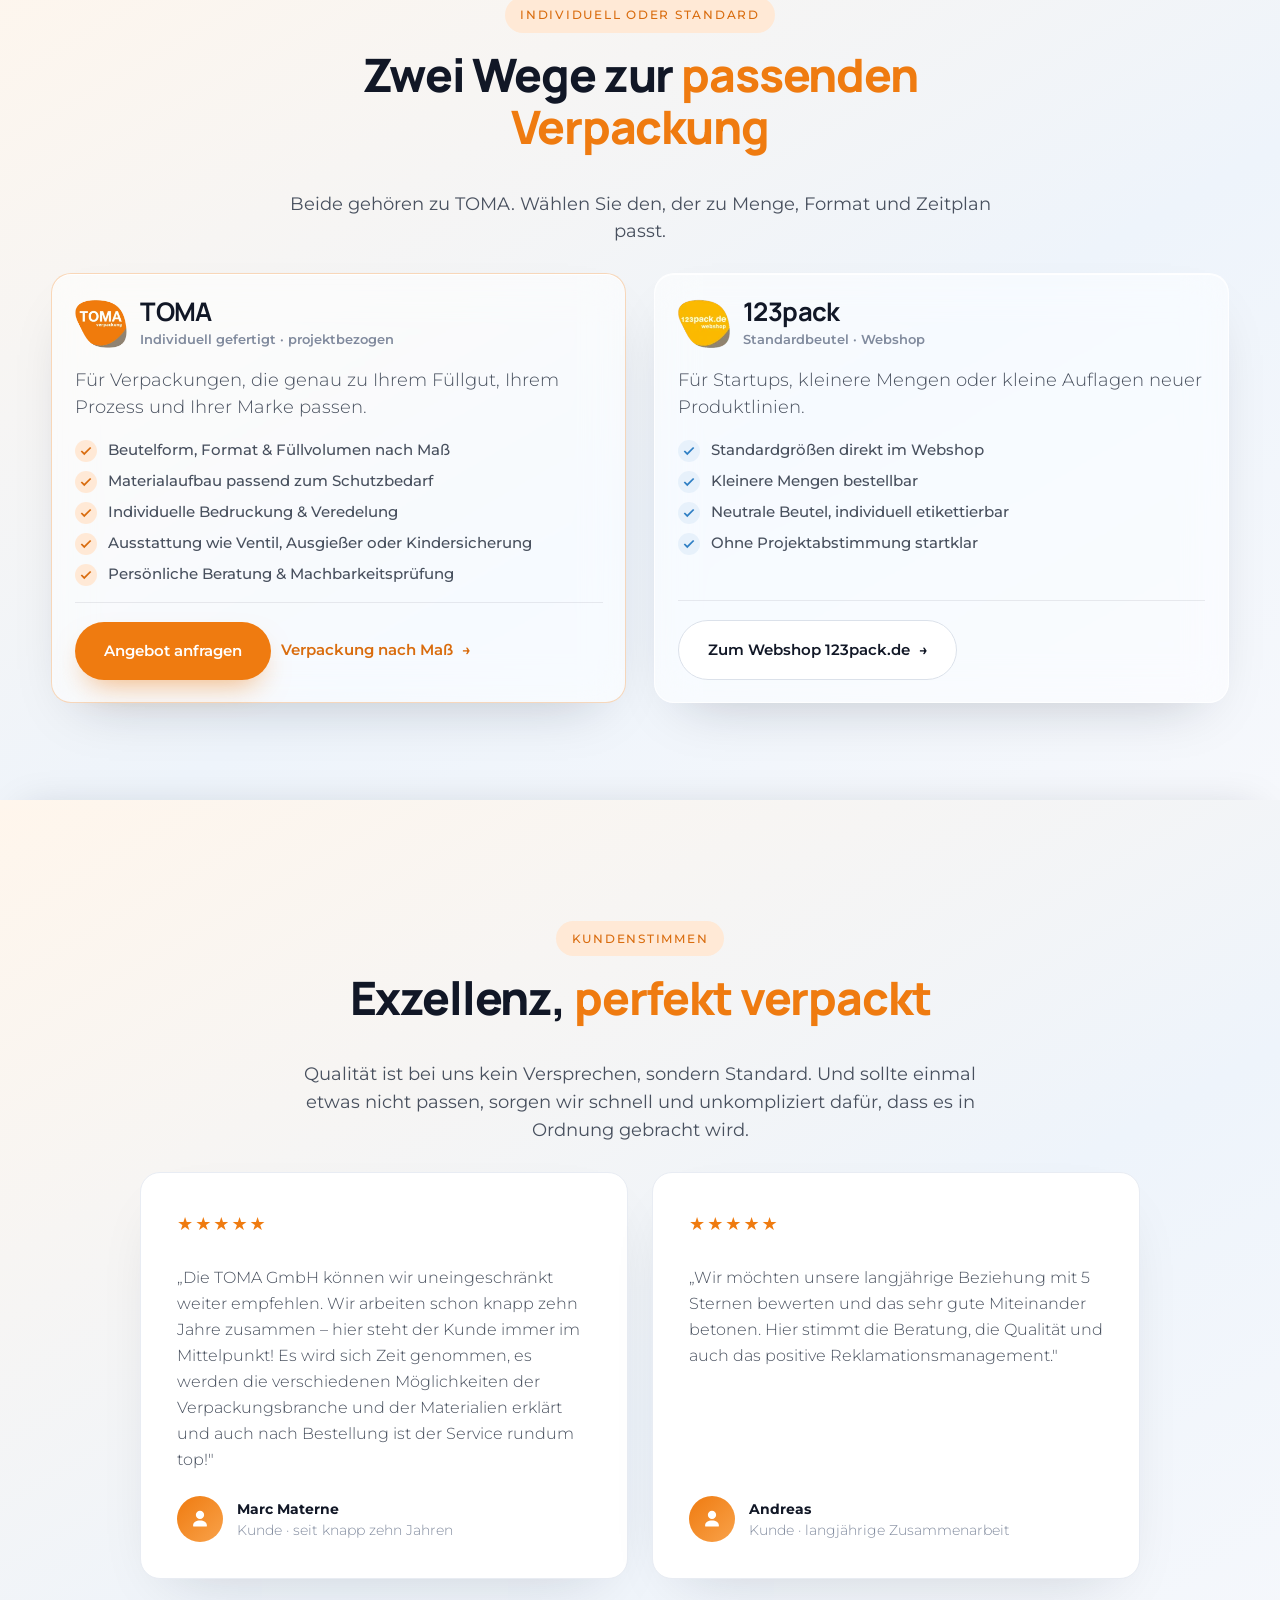
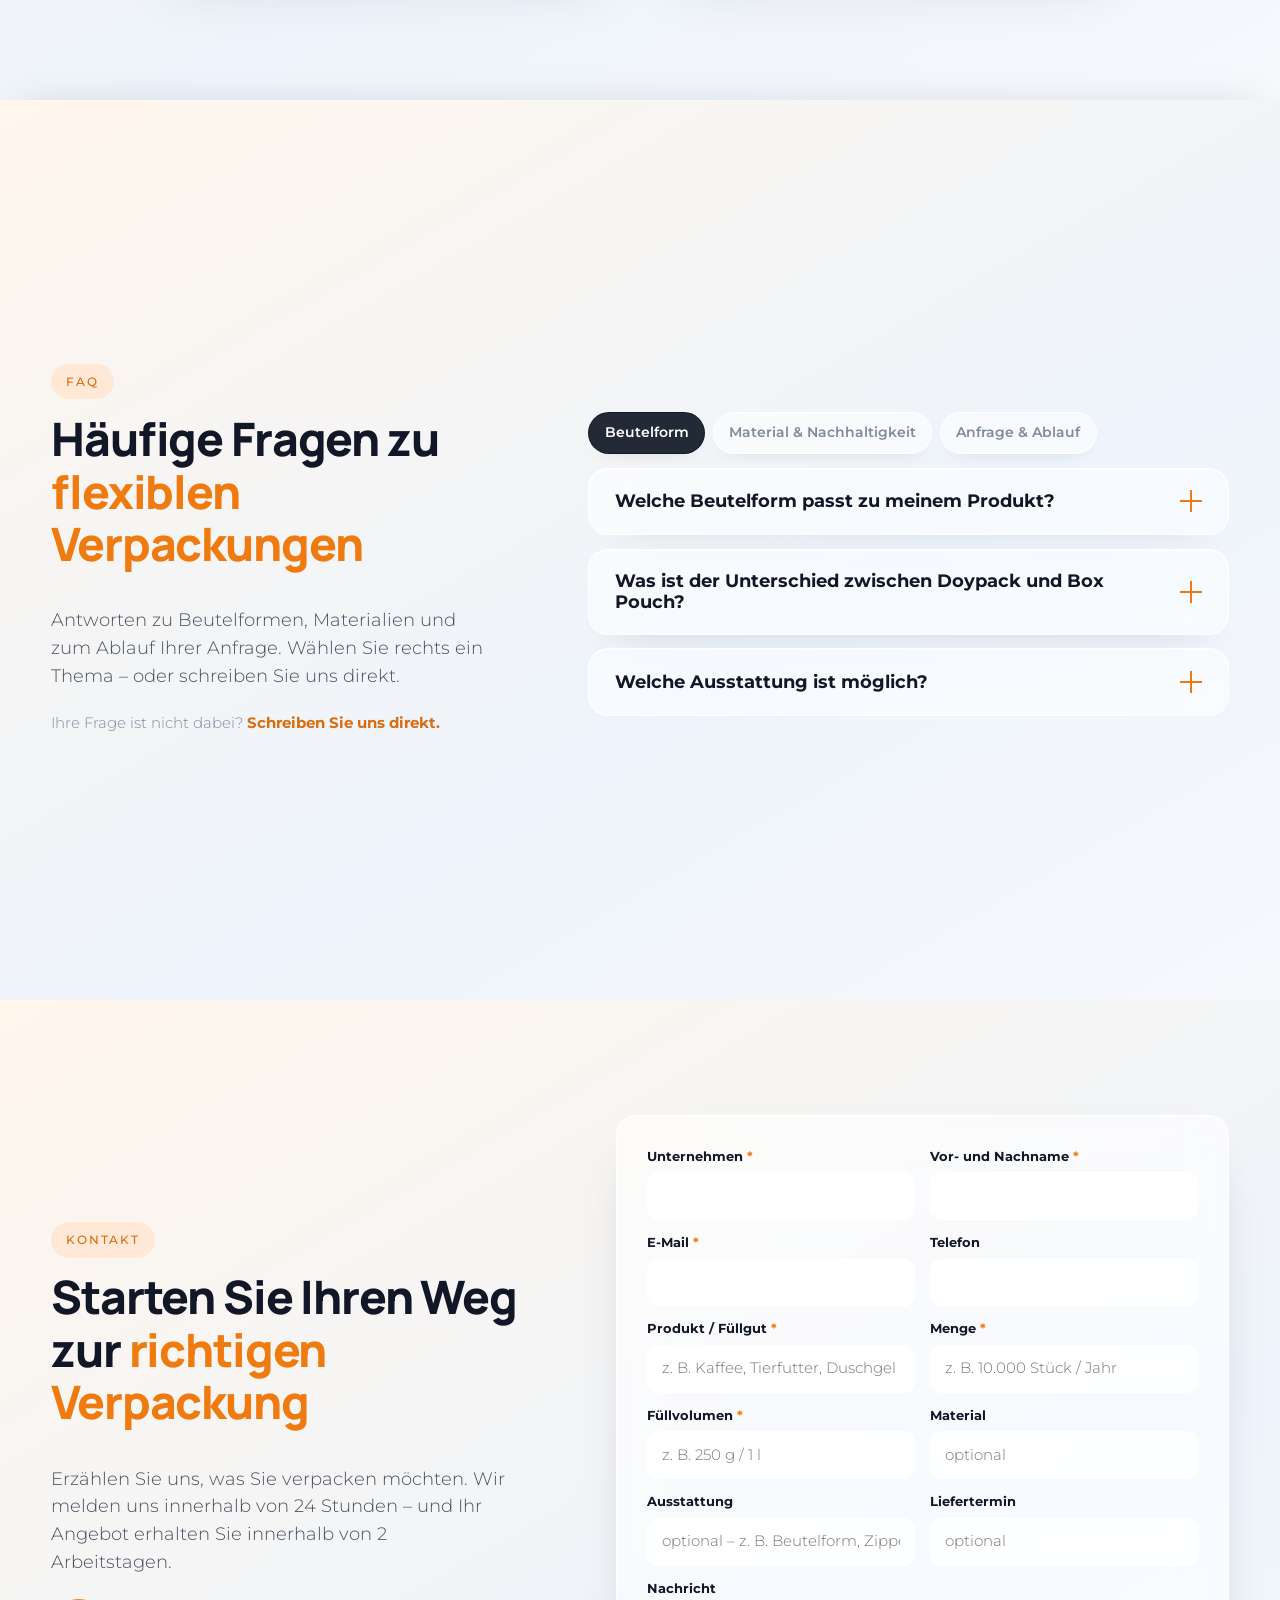
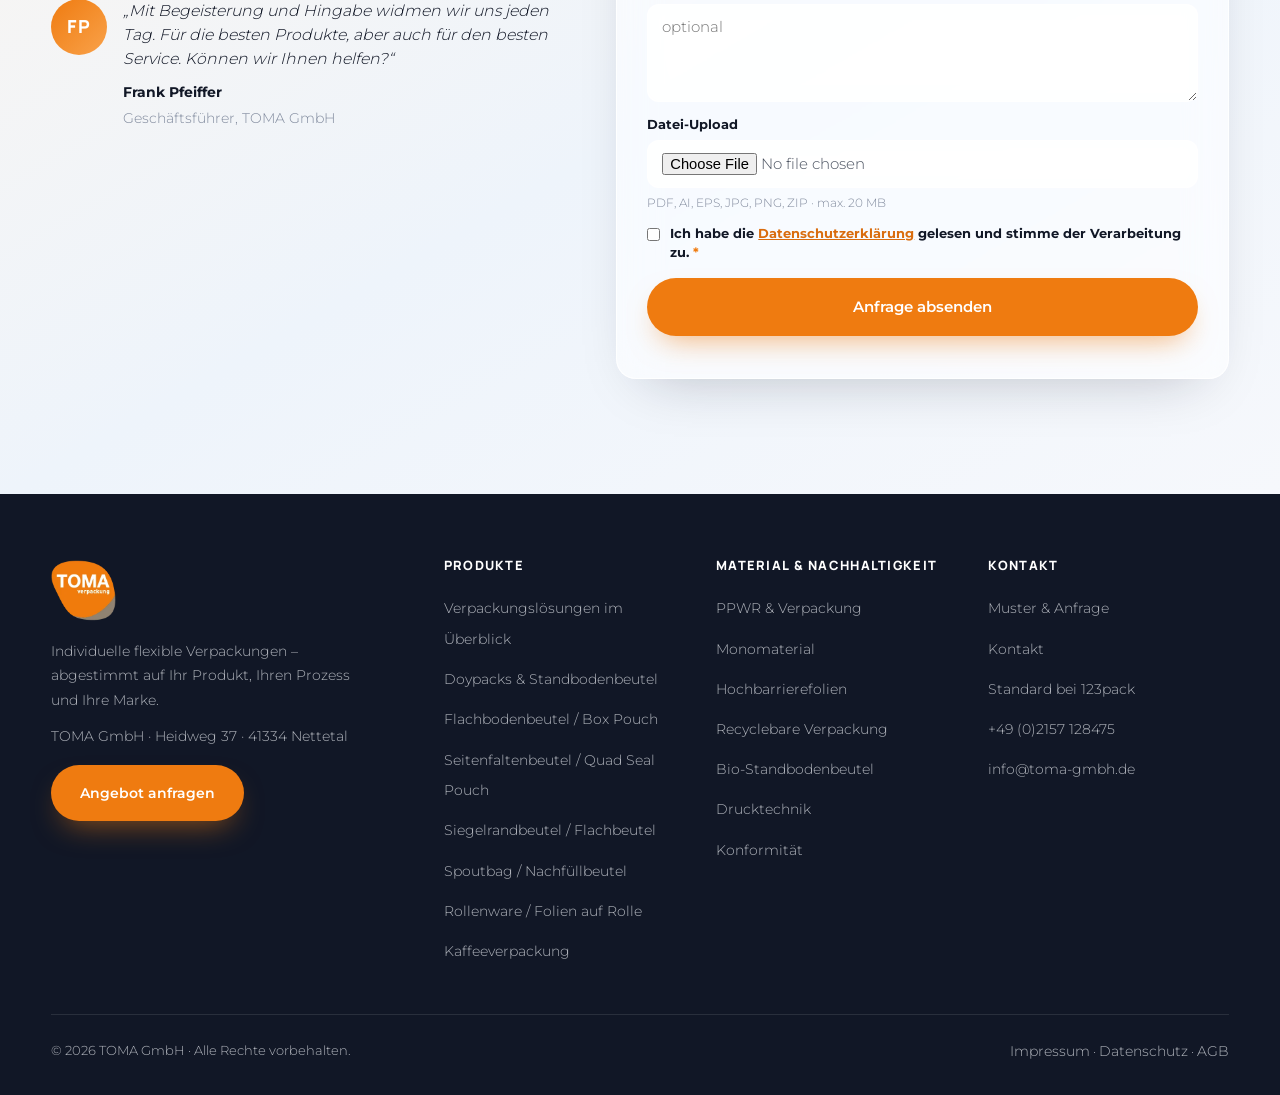
==== commit 01dc1c8c: "hochbarrierefolie v1" ====
--- a/index.html
+++ b/index.html
@@ -86,8 +86,8 @@
               </div>
             </div>
           </li>
-          <li class="nav__item nav__item--mega" data-nav-item>
-            <button type="button" class="nav__trigger" aria-expanded="false" aria-controls="navSubLoesungen">Verpackungslösungen<svg class="nav__caret" viewBox="0 0 12 12" aria-hidden="true" focusable="false"><path d="M3 4.5 6 7.5l3-3"/></svg></button>
+          <li class="nav__item nav__item--mega nav__item--split" data-nav-item>
+            <a class="nav__trigger" href="verpackungsloesungen.html">Verpackungslösungen</a><button type="button" class="nav__toggle" aria-expanded="false" aria-controls="navSubLoesungen" aria-label="Menü Verpackungslösungen"><svg class="nav__caret" viewBox="0 0 12 12" aria-hidden="true" focusable="false"><path d="M3 4.5 6 7.5l3-3"/></svg></button>
             <div class="nav__dropdown nav__mega" id="navSubLoesungen">
               <div class="nav__mega-grid">
                 <div class="nav__mega-intro">
@@ -101,7 +101,7 @@
                   <p class="nav__mega-heading" id="navMegaMaterial">Materialanwendungen</p>
                   <p class="nav__mega-sub">Nach Füllgut und Schutzbedarf</p>
                   <ul class="nav__mega-list" aria-labelledby="navMegaMaterial">
-                    <li><span class="nav__text">Hochbarrierefolien</span></li>
+                    <li><a href="hochbarrierefolien.html">Hochbarrierefolien</a></li>
                     <li><span class="nav__text">Recyclebare Verpackung</span></li>
                     <li><span class="nav__text">Biologisch verpacken</span></li>
                     <li><span class="nav__text">Sterilisierfähige Beutel</span></li>
@@ -189,14 +189,14 @@
           </ul>
         </div>
         <div class="nav__mgroup" data-nav-mgroup>
-          <button type="button" class="nav__mtrigger" aria-expanded="false" aria-controls="navMSubLoesungen"><span class="nav__mnum">03</span>Verpackungslösungen<svg class="nav__caret" viewBox="0 0 12 12" aria-hidden="true" focusable="false"><path d="M3 4.5 6 7.5l3-3"/></svg></button>
+          <div class="nav__mhead"><a class="nav__mtrigger" href="verpackungsloesungen.html"><span class="nav__mnum">03</span>Verpackungslösungen</a><button type="button" class="nav__mtoggle" aria-expanded="false" aria-controls="navMSubLoesungen" aria-label="Menü Verpackungslösungen"><svg class="nav__caret" viewBox="0 0 12 12" aria-hidden="true" focusable="false"><path d="M3 4.5 6 7.5l3-3"/></svg></button></div>
           <div class="nav__msub" id="navMSubLoesungen" hidden>
             <ul>
               <li><a href="verpackungsloesungen.html">Verpackungslösungen im Überblick</a></li>
             </ul>
             <p class="nav__mheading">Materialanwendungen</p>
             <ul>
-              <li><span class="nav__text">Hochbarrierefolien</span></li>
+              <li><a href="hochbarrierefolien.html">Hochbarrierefolien</a></li>
               <li><span class="nav__text">Recyclebare Verpackung</span></li>
               <li><span class="nav__text">Biologisch verpacken</span></li>
               <li><span class="nav__text">Sterilisierfähige Beutel</span></li>
@@ -405,7 +405,7 @@
           <div class="material__links" data-reveal>
             <a class="btn btn--primary" href="#anfrage">Materialberatung anfragen</a>
             <a class="btn btn--link" href="https://www.toma-gmbh.de/monomaterial/">Monomaterial ansehen <span class="arrow" aria-hidden="true">→</span></a>
-            <a class="btn btn--link" href="https://www.toma-gmbh.de/hochbarrierefolien/">Hochbarrierefolien ansehen <span class="arrow" aria-hidden="true">→</span></a>
+            <a class="btn btn--link" href="hochbarrierefolien.html">Hochbarrierefolien ansehen <span class="arrow" aria-hidden="true">→</span></a>
             <a class="btn btn--link" href="https://www.toma-gmbh.de/recyclebare-verpackung/">Recyclebare Verpackung ansehen <span class="arrow" aria-hidden="true">→</span></a>
           </div>
         </div>
@@ -698,7 +698,7 @@
           <ul>
             <li><a href="ppmr.html">PPWR &amp; Verpackung</a></li>
             <li><a href="https://www.toma-gmbh.de/monomaterial/">Monomaterial</a></li>
-            <li><a href="https://www.toma-gmbh.de/hochbarrierefolien/">Hochbarrierefolien</a></li>
+            <li><a href="hochbarrierefolien.html">Hochbarrierefolien</a></li>
             <li><a href="https://www.toma-gmbh.de/recyclebare-verpackung/">Recyclebare Verpackung</a></li>
             <li><a href="https://www.toma-gmbh.de/nachhaltig-und-biologisch-verpacken/">Bio-Standbodenbeutel</a></li>
             <li><a href="https://www.toma-gmbh.de/drucktechnik/">Drucktechnik</a></li>
--- a/css/components.css
+++ b/css/components.css
@@ -145,7 +145,23 @@
   transition: transform 0.3s var(--ease-out);
 }
 .nav__item.is-open > .nav__trigger .nav__caret,
-.nav__mtrigger[aria-expanded="true"] .nav__caret { transform: rotate(180deg); }
+.nav__item.is-open > .nav__toggle .nav__caret,
+.nav__mtrigger[aria-expanded="true"] .nav__caret,
+.nav__mtoggle[aria-expanded="true"] .nav__caret { transform: rotate(180deg); }
+/* Geteilter Menüpunkt: Beschriftung verlinkt die Übersichtsseite, der Pfeil öffnet das Menü */
+.nav__item--split { display: flex; align-items: center; }
+.nav__item--split > .nav__trigger { padding-right: 0.2rem; border-radius: 999px 0 0 999px; }
+.nav__toggle {
+  display: inline-flex; align-items: center; align-self: stretch;
+  padding: 0 0.7rem 0 0.2rem;
+  background: none; border: 0; border-radius: 0 999px 999px 0;
+  color: var(--color-text-muted); cursor: pointer;
+  transition: color 0.25s ease, background 0.25s ease;
+}
+.nav__item--split:hover > .nav__trigger,
+.nav__item--split:hover > .nav__toggle,
+.nav__item--split.is-open > .nav__toggle { color: var(--color-ink); background: rgba(255, 255, 255, 0.85); }
+.nav__trigger.is-current + .nav__toggle { color: var(--color-ink); }
 /* Noch nicht angelegte Seiten: bewusst reiner Text, kein Link */
 .nav__text { cursor: default; }
 .nav__text--top { opacity: 0.8; }
@@ -274,17 +290,25 @@
 }
 .nav__mega-sub { margin: 0 0 0.85rem; font-size: 0.82rem; color: var(--color-text-muted); }
 .nav__mega-list { list-style: none; margin: 0; padding: 0; display: grid; }
-.nav__mega-list .nav__text {
+.nav__mega-list .nav__text,
+.nav__mega-list a {
   display: flex; align-items: center; gap: 0.6rem;
   padding: 0.45rem 0;
   font-size: 0.9rem; font-weight: 500; color: var(--color-ink);
   border-bottom: 1px solid var(--color-border);
 }
-.nav__mega-list li:last-child .nav__text { border-bottom: 0; }
-.nav__mega-list .nav__text::before {
+.nav__mega-list li:last-child .nav__text,
+.nav__mega-list li:last-child a { border-bottom: 0; }
+.nav__mega-list .nav__text::before,
+.nav__mega-list a::before {
   content: ""; width: 6px; height: 6px; flex-shrink: 0;
   border-radius: 50%; background: var(--color-primary);
 }
+/* Bereits angelegte Seiten: verlinkt, sonst wie .nav__text */
+.nav__mega-list a { font-weight: 600; transition: color var(--dur-fast); }
+.nav__mega-list a:hover,
+.nav__mega-list a:focus-visible,
+.nav__mega-list a[aria-current="page"] { color: var(--color-primary-hover); }
 .nav__mega-foot {
   display: flex; flex-wrap: wrap; align-items: center; gap: 0.6rem 1rem;
   padding: 0.85rem clamp(1.4rem, 2.5vw, 2rem);
@@ -428,6 +452,20 @@
 .nav__mtrigger[aria-expanded="true"],
 .nav__mtrigger.is-current { color: var(--color-primary-hover); }
 .nav__mtext { color: var(--color-text-muted); cursor: default; }
+/* Geteilte Zeile: Link zur Übersichtsseite + Pfeil-Button für das Akkordeon */
+.nav__mhead { display: flex; border-bottom: 1px solid var(--color-border); }
+.nav__mhead > .nav__mtrigger { border-bottom: 0; }
+.nav__mtoggle {
+  flex-shrink: 0; width: 3rem;
+  display: flex; align-items: center; justify-content: flex-end;
+  padding: 0 0.35rem;
+  background: none; border: 0; cursor: pointer;
+  color: var(--color-ink);
+  transition: color var(--dur-fast);
+}
+.nav__mtoggle .nav__caret { width: 16px; height: 16px; }
+.nav__mtoggle:hover,
+.nav__mtoggle[aria-expanded="true"] { color: var(--color-primary-hover); }
 .nav__mnum {
   font-family: var(--font-mono); font-size: 0.75rem; font-weight: 600;
   color: var(--color-primary); letter-spacing: 0.04em;
@@ -722,6 +760,8 @@
 .hero__visual.is-tilting .media--hero {
   transition: transform 0.12s ease-out;
 }
+/* Opt-out (data-no-tilt): kein Kippen, auch nicht der CSS-Fallback beim Hover */
+.hero__visual[data-no-tilt] .media--hero { transform: none; }
 .hero__visual.is-swapping .media--hero {
   transition: none;
 }
@@ -3494,7 +3534,7 @@
 .ppwr-figure--photo img { aspect-ratio: 574 / 752; object-fit: cover; }
 .ppwr-figure--square img { aspect-ratio: 1; }
 
-/* Callout: auf verpackungsloesungen.html (#ueberblick) im Einsatz; auf der PPWR-Seite wird für den PPWR-Check noch ein Platz gesucht */
+/* Callout: derzeit ungenutzt – für den PPWR-Check wird noch ein Platz gesucht */
 .ppwr-callout {
   position: relative;
   display: flex;
@@ -4083,12 +4123,96 @@
    (.ppwr-split, .ppwr-callout, .ppwr-hacc, .apps, .products); hier nur Ergänzungen.
    ===================================================================== */
 html[data-product="verpackungsloesungen"] .hero__grid { grid-template-columns: minmax(0, 54fr) minmax(0, 46fr); }
-html[data-product="verpackungsloesungen"] .hero__float { aspect-ratio: 1; max-height: min(66svh, 660px); }
 html[data-product="verpackungsloesungen"] .hero h1 { font-size: clamp(2.4rem, 3.9vw, 4rem); }
 
-/* Überblick: freigestellter Beutel statt Foto im Callout-Kopf */
-.vl-callout .ppwr-callout__media { background: linear-gradient(180deg, #fff 0%, var(--color-bg-warm) 100%); }
-.vl-callout .ppwr-callout__media img { object-fit: contain; object-position: center; padding: 1rem 1.5rem 0.5rem; }
+/* Hero: Formen-Wähler – Bühne mit der gewählten Verpackungsart (Standardbilder der
+   Produktseiten) und darunter eine Leiste, in der alle sechs Formen ihren Platz haben.
+   Bildwechsel: hero-badges.js ([data-hero-option]); Unterschrift/Auto-Wechsel: hero-forms.js */
+.vl-forms.hero__visual { flex-direction: column; align-items: stretch; gap: clamp(0.9rem, 2.2vh, 1.5rem); }
+.vl-forms__stage { position: relative; }
+.vl-forms__stage::before {
+  content: ""; position: absolute; inset: 8% 10% 4%; z-index: 0; border-radius: 50%;
+  background: radial-gradient(closest-side, color-mix(in srgb, var(--color-primary) 16%, transparent), transparent 72%);
+  pointer-events: none;
+}
+.vl-forms .hero__float { aspect-ratio: 5 / 6; max-height: min(56svh, 560px); }
+html.is-stack-scroll .vl-forms .hero__float { max-height: min(calc(100dvh - 20rem), 560px); }
+.vl-forms__caption {
+  position: absolute; left: 0; bottom: 10%; z-index: 3;
+  display: grid; gap: 0.15rem; min-width: 12rem;
+  padding: 0.9rem 1.15rem 1rem; border-radius: var(--radius-medium);
+}
+.vl-forms__count { font-size: 0.72rem; font-weight: 600; letter-spacing: 0.08em; color: var(--color-text-muted); }
+.vl-forms__count b { color: var(--color-primary); }
+.vl-forms__name { font-family: var(--font-heading); font-size: 1.2rem; font-weight: 700; line-height: 1.2; color: var(--color-ink); }
+.vl-forms__sub { font-size: 0.85rem; color: var(--color-text); }
+.vl-forms__link { margin-top: 0.5rem; font-size: 0.85rem; font-weight: 700; color: var(--color-primary-hover); text-decoration: none; }
+.vl-forms__link:hover { text-decoration: underline; text-underline-offset: 3px; }
+.vl-forms__rail {
+  list-style: none; margin: 0; padding: 0.4rem;
+  display: grid; grid-template-columns: repeat(6, minmax(0, 1fr)); gap: 0.35rem;
+  border-radius: var(--radius-large);
+  background: color-mix(in srgb, #fff 72%, transparent);
+  border: 1px solid var(--color-border);
+  box-shadow: var(--shadow-soft);
+  position: relative; z-index: 2;
+}
+.vl-forms__rail li { min-width: 0; }
+.vl-forms__option {
+  width: 100%; height: 100%;
+  display: flex; flex-direction: column; align-items: center; gap: 0.4rem;
+  padding: 0.55rem 0.2rem 0.6rem;
+  border: 1px solid transparent; border-radius: var(--radius-medium);
+  background: transparent; cursor: pointer; appearance: none; -webkit-appearance: none;
+  font: inherit; font-size: 0.72rem; font-weight: 700; line-height: 1.2; text-align: center;
+  color: var(--color-ink); hyphens: manual; overflow-wrap: break-word;
+  transition: background var(--dur-fast), border-color var(--dur-fast), box-shadow var(--dur-fast);
+}
+.vl-forms__option img {
+  display: block; width: 100%; height: clamp(44px, 7vh, 68px); object-fit: contain;
+  transition: transform 0.3s var(--ease-out);
+}
+.vl-forms__option:hover { background: color-mix(in srgb, #fff 80%, transparent); }
+.vl-forms__option:hover img { transform: translateY(-3px); }
+.vl-forms__option.is-active {
+  background: #fff;
+  border-color: color-mix(in srgb, var(--color-primary) 45%, transparent);
+  box-shadow: 0 8px 22px color-mix(in srgb, var(--color-primary) 16%, transparent);
+}
+.vl-forms__option:focus-visible { outline: 2px solid var(--color-primary); outline-offset: 2px; }
+@media (prefers-reduced-motion: reduce) {
+  .vl-forms__option img { transition: none; }
+  .vl-forms__option:hover img { transform: none; }
+}
+
+/* Überblick: ein Spaltenraster für Kopf und Inhalt – links Überschrift und Bild,
+   rechts beide Fließtexte (gleichwertig) und die Aspekte als ruhige nummerierte Liste */
+.section-head.ppwr-head-split.vl-ov__head,
+.vl-ov {
+  grid-template-columns: minmax(0, 0.85fr) minmax(0, 1.15fr);
+  column-gap: clamp(1.5rem, 4vw, 4rem);
+}
+.vl-ov__head .vl-ov__intro { grid-column: 2; grid-row: 2; align-self: start; display: grid; gap: 0.9rem; padding-top: 0.35rem; }
+.section-head.ppwr-head-split .vl-ov__intro p { grid-column: auto; grid-row: auto; margin: 0; max-width: 64ch; }
+.vl-ov { display: grid; align-items: center; }
+.vl-ov__figure { margin: 0; min-width: 0; justify-self: center; width: 100%; max-width: 520px; }
+.vl-ov__figure img { display: block; width: 100%; height: auto; aspect-ratio: 1; object-fit: contain; }
+.vl-ov__list { min-width: 0; }
+.vl-ov__label { max-width: none; margin: 0 0 0.75rem; font-family: var(--font-heading); font-size: clamp(1.15rem, 1.5vw, 1.4rem); font-weight: 700; line-height: 1.3; color: var(--color-ink); }
+.vl-ov__aspects { list-style: none; margin: 0; padding: 0; border-top: 1px solid var(--color-border); }
+.vl-ov__row {
+  display: flex; align-items: center; gap: 1.1rem;
+  padding: 1rem 0;
+  border-bottom: 1px solid var(--color-border);
+  font-size: 1.05rem; font-weight: 600; line-height: 1.35; color: var(--color-ink);
+}
+.vl-ov__n { flex: none; min-width: 1.75rem; font-size: 0.85rem; font-weight: 700; letter-spacing: 0.04em; color: var(--color-primary); }
+html.is-stack-scroll #ueberblick .vl-ov__head { margin-bottom: clamp(0.75rem, 2.5dvh, 1.75rem); }
+html.is-stack-scroll #ueberblick .vl-ov__figure img { width: auto; max-width: 100%; max-height: calc(100dvh - 24rem); margin-inline: auto; }
+
+/* Definition: Fließtext der Karten in normaler Textgröße wie im Überblick */
+#definition .ppwr-card p { font-size: var(--fs-body); line-height: 1.55; }
+#definition .ppwr-card h3 { margin-bottom: 0.6rem; font-size: clamp(1.45rem, 2vw, 1.85rem); }
 
 /* Auswahlhilfe: Akkordeon-Panels mit zwei Spalten (Frage + Checkliste) */
 .vl-acc .ppwr-hacc__item:not(.is-open) .ppwr-hacc__title { max-height: 15rem; }
@@ -4109,31 +4233,92 @@
 .apps__points { margin: 0 0 1.5rem; }
 html[data-product="verpackungsloesungen"] .apps__panel { min-height: 320px; }
 
-/* Beutelformen: freigestellte Renderings ganz zeigen */
-.vl-products .products__media { background: linear-gradient(160deg, #fff 0%, var(--color-bg-warm) 100%); }
-.vl-products .products__media img { object-fit: contain; object-position: center; padding: 0.6rem; }
-
-/* Materialien: Foto links, Anforderungen rechts */
-.vl-mat { display: grid; grid-template-columns: minmax(0, 1.05fr) minmax(0, 1fr); gap: clamp(1.25rem, 3vw, 2.5rem); align-items: center; }
-.vl-mat__figure { border: 0; }
-.vl-mat__figure img { aspect-ratio: 3 / 2; object-fit: cover; }
-.vl-mat__cards { display: grid; grid-template-columns: repeat(2, minmax(0, 1fr)); gap: clamp(0.75rem, 1.6vw, 1.1rem); }
-.vl-mat__cards .variants__card { padding: clamp(1.1rem, 2vw, 1.5rem); }
-.vl-mat__cards .variants__top { margin-bottom: 0.75rem; }
-.vl-mat__cards h3 { margin-bottom: 0.75rem; font-size: clamp(1.02rem, 1.3vw, 1.15rem); }
-.vl-mat__cards .ppwr-checks { gap: 0.45rem; margin: 0; }
-.vl-mat__cards .ppwr-checks--plain li { font-size: 0.92rem; }
-.vl-mat__main { min-width: 0; }
-.vl-mat__side { min-width: 0; }
-.vl-mat__side .ppwr-split__links { margin-top: 1.25rem; }
-.vl-mat__note {
-  margin: 1.1rem 0 0;
-  padding-left: 0.9rem;
-  border-left: 2px solid var(--color-primary);
-  font-size: 0.92rem;
-  line-height: 1.55;
-  color: var(--color-text);
-}
+/* Beutelformen: Coverflow-Karussell der Startseite (.values-carousel) mit den
+   Standardbildern – freigestellt, daher contain auf warmem Verlauf statt cover */
+.vl-carousel .value-card__media {
+  height: 260px; padding: 1.25rem 1rem 0.75rem;
+  background: linear-gradient(180deg, var(--color-bg-warm) 0%, #fff 100%);
+}
+.vl-carousel .value-card__media img { object-fit: contain; object-position: center bottom; }
+.vl-carousel .value-card.is-active .value-card__media img { transform: translateY(-4px) scale(1.03); }
+/* Foto statt Freisteller (values[].fit = "cover"): randlos füllen */
+.vl-carousel .value-card__media--cover { padding: 0; }
+.vl-carousel .value-card__media--cover img { object-fit: cover; object-position: center; }
+.vl-carousel .value-card.is-active .value-card__media--cover img { transform: none; }
+/* Text-Badge (values[].badge): quadratischer Rahmen um das 1:1-Motiv, damit der Kreis
+   an der Stelle des entfernten Original-Badges sitzt (Mitte 74 % / 19 %) und ihn ganz abdeckt.
+   Schriftgrößen in cqw skalieren mit dem Rahmen, mit Mindestgröße für die Lesbarkeit. */
+.value-card__frame {
+  position: relative; display: block; height: 100%; aspect-ratio: 1; max-width: 100%; margin-inline: auto;
+  container-type: inline-size;
+  transition: transform var(--dur-slow) var(--ease-out);
+}
+.vl-carousel .value-card__frame img { width: 100%; height: 100%; object-fit: contain; }
+.vl-carousel .value-card.is-active .value-card__frame img { transform: none; }
+.vl-carousel .value-card.is-active .value-card__frame { transform: translateY(-4px) scale(1.03); }
+.value-card__badge {
+  --badge-size: max(104px, 48cqw);
+  /* nie über die Kartenoberkante hinaus: bei kleinem Rahmen rutscht der Kreis etwas tiefer */
+  position: absolute; left: 74%; top: max(19%, calc(var(--badge-size) / 2 - 0.1rem)); z-index: 1;
+  width: var(--badge-size); aspect-ratio: 1; padding: 0 11%;
+  display: flex; flex-direction: column; align-items: center; justify-content: center; gap: 0.15em;
+  border-radius: 50%;
+  background: var(--color-primary); color: #fff;
+  box-shadow: 0 10px 24px -10px rgba(217, 108, 14, 0.7);
+  transform: translate(-50%, -50%) rotate(8deg);
+  font-family: var(--font-heading); text-align: center; text-transform: uppercase; line-height: 1.1;
+  hyphens: manual; overflow-wrap: normal;
+}
+.value-card__badge small { font-size: max(0.64rem, 3.6cqw); font-weight: 700; letter-spacing: 0.06em; opacity: 0.92; }
+.value-card__badge b { font-size: max(0.8rem, 5cqw); font-weight: 800; letter-spacing: 0.01em; }
+.value-card__eyebrow { margin-bottom: 0.3rem; font-size: 0.72rem; font-weight: 700; letter-spacing: 0.1em; text-transform: uppercase; color: var(--color-primary-hover); }
+.value-card.is-active .value-card__eyebrow { color: rgba(255, 255, 255, 0.85); }
+.value-card__link { align-self: flex-start; margin-top: auto; padding-top: 0.9rem; font-size: 0.92rem; font-weight: 700; color: var(--color-primary-hover); text-decoration: none; }
+.value-card.is-active .value-card__link { color: #fff; }
+.value-card__link:hover { text-decoration: underline; text-underline-offset: 3px; }
+.value-card.is-active .value-card__link:focus-visible { outline-color: #fff; }
+/* Stack-Modus: Bildhöhe an die Fensterhöhe koppeln (Track-Höhe setzt values-carousel.js aus der Kartenhöhe) */
+html.is-stack-scroll :is(#beutelformen, #verpackungen) .vl-carousel { margin-top: -2.5dvh; }
+html.is-stack-scroll :is(#beutelformen, #verpackungen) .vl-carousel .values-carousel__viewport { padding: 0.25rem 0 1.75rem; }
+html.is-stack-scroll :is(#beutelformen, #verpackungen) .vl-carousel .value-card__media { height: clamp(120px, calc(100dvh - 38rem), 240px); padding-top: 1rem; }
+html.is-stack-scroll :is(#beutelformen, #verpackungen) .vl-carousel .value-card__media--cover { padding-top: 0; }
+html.is-stack-scroll :is(#beutelformen, #verpackungen) .vl-carousel .value-card__body { padding: 0.95rem 1.25rem 1.05rem; }
+html.is-stack-scroll :is(#beutelformen, #verpackungen) .vl-carousel .value-card__link { padding-top: 0.6rem; }
+:is(#beutelformen, #verpackungen) .products__hint { width: 100%; max-width: none; text-align: center; }
+
+/* Materialien: Kopf zentriert, darunter Foto | Karte | Karte in
+   gleicher Höhe, abschließend Hinweis-Leiste (.ppwr-next) mit Links und Button */
+.vl-mat {
+  display: grid;
+  grid-template-columns: minmax(0, 1.25fr) minmax(0, 1fr) minmax(0, 1fr);
+  grid-template-areas: "photo barrier mech";
+  gap: clamp(1rem, 2vw, 1.5rem);
+  align-items: stretch;
+}
+.vl-mat__card--barrier { grid-area: barrier; }
+.vl-mat__card--mech { grid-area: mech; }
+.vl-mat__figure { grid-area: photo; margin: 0; min-width: 0; min-height: 0; border-radius: var(--radius-large); overflow: hidden; }
+.vl-mat__figure img { display: block; width: 100%; height: 100%; min-height: 240px; object-fit: cover; }
+.vl-mat__card {
+  min-width: 0;
+  display: flex; flex-direction: column; justify-content: flex-start;
+  padding: clamp(1.25rem, 2vw, 1.75rem);
+  background: #fff;
+  border: 1px solid var(--color-border);
+  border-radius: var(--radius-large);
+  box-shadow: var(--shadow-soft);
+}
+.vl-mat__icon {
+  display: grid; place-items: center; width: 2.5rem; height: 2.5rem; margin-bottom: 1rem; border-radius: 0.75rem;
+  background: var(--color-primary-tint); color: var(--color-primary-hover);
+}
+.vl-mat__icon svg { width: 20px; height: 20px; }
+.vl-mat__title { margin: 0 0 1rem; font-size: clamp(1.1rem, 1.35vw, 1.25rem); line-height: 1.3; }
+.vl-mat__card .ppwr-checks { margin: 0; gap: 0.65rem; }
+.vl-mat__next { margin-top: clamp(1rem, 2.5vh, 1.75rem); }
+.vl-mat__next p { max-width: 70ch; }
+.vl-mat__links { display: flex; flex-wrap: wrap; align-items: center; justify-content: flex-end; gap: 0.75rem 1.5rem; flex-shrink: 0; }
+.vl-mat__links .btn--link { white-space: nowrap; }
 
 /* Nachhaltigkeit */
 .vl-sustain__note { margin: 0 0 1.5rem; max-width: 60ch; font-size: 0.95rem; line-height: 1.55; color: var(--color-text); }
@@ -4147,17 +4332,22 @@
 html.is-stack-scroll #auswahl .section-head,
 html.is-stack-scroll #branchen .section-head,
 html.is-stack-scroll #materialien .section-head { margin-bottom: clamp(1rem, 2.5vh, 1.75rem); }
+html.is-stack-scroll #beutelformen .section-head { max-width: none; margin-bottom: clamp(1rem, 3vh, 2.25rem); }
 html.is-stack-scroll #auswahl .section-head h2,
 html.is-stack-scroll #branchen .section-head.ppwr-head-split h2,
 html.is-stack-scroll #materialien .section-head h2 { margin-bottom: 0.4em; }
 html.is-stack-scroll .vl-photo { max-width: min(480px, 100%); }
-html.is-stack-scroll .vl-mat__figure img { width: 100%; max-height: calc(100dvh - 24rem); }
 html.is-stack-scroll #nachhaltigkeit .ppwr-props li { padding: 0.6rem 1rem; }
 
 @media (max-height: 820px) {
   html.is-stack-scroll[data-product="verpackungsloesungen"] .hero h1 { font-size: clamp(2.3rem, 7dvh, 3.8rem); margin-bottom: 1rem; }
   html.is-stack-scroll[data-product="verpackungsloesungen"] .hero__eyebrow { margin-bottom: 1rem; }
   html.is-stack-scroll[data-product="verpackungsloesungen"] .hero__sub { margin-bottom: 1.5rem; }
+  html.is-stack-scroll #ueberblick h2 { font-size: clamp(1.9rem, 5.6dvh, 2.8rem); }
+  html.is-stack-scroll #ueberblick .vl-ov__intro p { font-size: 1rem; }
+  html.is-stack-scroll #ueberblick .vl-ov__row { padding-block: 0.7rem; font-size: 0.98rem; }
+  html.is-stack-scroll .vl-forms .hero__float { max-height: calc(100dvh - 17rem); }
+  html.is-stack-scroll .vl-forms__option { padding-block: 0.4rem 0.45rem; gap: 0.3rem; }
   html.is-stack-scroll #auswahl .section-head,
   html.is-stack-scroll #branchen .section-head.ppwr-head-split,
   html.is-stack-scroll #materialien .section-head { max-width: none; }
@@ -4167,8 +4357,14 @@
   html.is-stack-scroll .vl-acc__label,
   html.is-stack-scroll .vl-acc .ppwr-checks--plain li { font-size: 0.88rem; }
   html.is-stack-scroll .vl-acc__foot { margin-top: 0.75rem; font-size: 0.86rem; }
-  html.is-stack-scroll #definition .ppwr-card p { font-size: 0.88rem; }
-  html.is-stack-scroll .vl-mat__note { margin-top: 0.75rem; font-size: 0.86rem; }
+  html.is-stack-scroll #definition .ppwr-card p { font-size: 1rem; }
+  html.is-stack-scroll #materialien .section-head p { font-size: 1rem; }
+  html.is-stack-scroll .vl-mat__card { padding: 1.1rem 1.25rem; }
+  html.is-stack-scroll .vl-mat__icon { width: 2.1rem; height: 2.1rem; margin-bottom: 0.65rem; }
+  html.is-stack-scroll .vl-mat__title { margin-bottom: 0.7rem; }
+  html.is-stack-scroll .vl-mat__card .ppwr-checks { gap: 0.45rem; }
+  html.is-stack-scroll .vl-mat__card .ppwr-checks--plain li { font-size: 0.92rem; }
+  html.is-stack-scroll .vl-mat__next p { font-size: 0.9rem; }
   html.is-stack-scroll #nachhaltigkeit .ppwr-props { gap: 0.4rem; margin-bottom: 0.75rem; }
   html.is-stack-scroll #nachhaltigkeit .ppwr-props li { padding-block: 0.4rem; }
   html.is-stack-scroll #nachhaltigkeit .spout__text h2 { margin-bottom: 0.45em; }
@@ -4177,15 +4373,290 @@
 
 @media (max-width: 1199px) {
   html[data-product="verpackungsloesungen"] .hero__grid { grid-template-columns: minmax(0, 1fr); }
-  .vl-mat { grid-template-columns: minmax(0, 1fr); }
+  html[data-product="verpackungsloesungen"] .hero__visual { max-width: 560px; justify-self: center; }
+  .section-head.ppwr-head-split.vl-ov__head,
+  .vl-ov { grid-template-columns: minmax(0, 1fr); }
+  .vl-ov__head .vl-ov__intro { grid-column: 1; grid-row: auto; margin-top: 1rem; }
+  .vl-ov { row-gap: 1.5rem; }
+  .vl-ov__figure { max-width: 420px; }
+  .vl-mat { grid-template-columns: repeat(2, minmax(0, 1fr)); grid-template-areas: "photo photo" "barrier mech"; }
+  .vl-mat__figure img { aspect-ratio: 21 / 9; height: auto; min-height: 0; }
+  .vl-mat__next { flex-direction: column; align-items: flex-start; }
+  .vl-mat__links { justify-content: flex-start; }
 }
 @media (max-width: 768px) {
-  html[data-product="verpackungsloesungen"] .hero__visual { max-width: min(420px, 90vw); }
+  html[data-product="verpackungsloesungen"] .hero__visual { max-width: min(460px, 100%); }
+  .vl-forms .hero__float { max-height: min(44svh, 400px); }
+  .vl-forms__caption { bottom: 4%; min-width: 0; padding: 0.7rem 0.9rem 0.75rem; }
+  .vl-forms__name { font-size: 1.05rem; }
   html[data-product="verpackungsloesungen"] .hero h1 { font-size: var(--fs-h1); }
   html[data-product="verpackungsloesungen"] h2 { hyphens: auto; overflow-wrap: break-word; }
   /* Quadratische Illustration: Hinweiskarte unter statt auf dem Bild */
   .vl-photo .ppwr-photo__card { position: static; margin: 0.75rem; }
 }
 @media (max-width: 600px) {
-  .vl-mat__cards { grid-template-columns: minmax(0, 1fr); }
-}
+  .vl-forms__rail { grid-template-columns: repeat(3, minmax(0, 1fr)); }
+  .vl-mat { grid-template-columns: minmax(0, 1fr); grid-template-areas: "photo" "barrier" "mech"; }
+}
+
+/* =====================================================================
+   Hochbarrierefolien (hochbarrierefolien.html, data-product="hochbarrierefolien")
+   Materialseite aus den Bausteinen von PPWR-Seite, Verpackungslösungen und
+   Startseite (.ppwr-split, .ppwr-callout, .ppwr-next, .alt-compare__table,
+   .apps, .products, .vl-ov__aspects); hier nur Ergänzungen.
+   Lagenfarben: Außenlage grau, Barriereschicht orange, Siegelschicht blau.
+   ===================================================================== */
+html[data-product="hochbarrierefolien"] {
+  --hb-outer: #8a96ab;
+  --hb-barrier: var(--color-primary);
+  --hb-seal: var(--color-secondary);
+}
+
+/* Hero: quadratisches Freisteller-Motiv, Vorteile als Liste über den Buttons */
+html[data-product="hochbarrierefolien"] .hero__grid { grid-template-columns: minmax(0, 54fr) minmax(0, 46fr); }
+html[data-product="hochbarrierefolien"] .hero h1 { font-size: clamp(2.6rem, 4.6vw, 4.6rem); }
+html[data-product="hochbarrierefolien"] .hero__float { aspect-ratio: 1; max-height: min(66svh, 640px); }
+html.is-stack-scroll[data-product="hochbarrierefolien"] .hero__float { max-height: min(calc(100dvh - 12rem), 620px); }
+/* Orangener Kreis im Motiv (Optik wie .value-card__badge), Geschwister von .hero__float in
+   .media--hero (gleiche Größe wie das Motiv) mit eigenem, gegenläufigem Schweben;
+   Position in der freien Fläche über dem braunen Beutel */
+html[data-product="hochbarrierefolien"] .hero__visual .media--hero { container-type: inline-size; }
+.hb-hero__badge {
+  animation: hb-badge-float 4.2s ease-in-out -2.1s infinite;
+  position: absolute; left: 86%; top: 15%; z-index: 2;
+  width: max(118px, 31cqw); aspect-ratio: 1; padding: 0 max(6px, 2.4cqw);
+  display: flex; flex-direction: column; align-items: center; justify-content: center; gap: 0.2em;
+  border-radius: 50%;
+  background: var(--color-primary); color: #fff;
+  box-shadow: 0 12px 28px -12px rgba(217, 108, 14, 0.75);
+  transform: translate(-50%, -50%) rotate(8deg);
+  font-family: var(--font-heading); text-align: center; text-transform: uppercase; line-height: 1.1;
+  hyphens: manual; overflow-wrap: normal;
+}
+.hb-hero__badge small { font-size: max(0.58rem, 2.2cqw); font-weight: 700; letter-spacing: 0.06em; opacity: 0.92; }
+.hb-hero__badge b { font-size: max(0.72rem, 2.8cqw); font-weight: 800; letter-spacing: 0.01em; }
+@keyframes hb-badge-float {
+  0%, 100% { transform: translate(-50%, -50%) rotate(8deg); }
+  50% { transform: translate(-50%, calc(-50% - 14px)) rotate(4deg); }
+}
+@media (prefers-reduced-motion: reduce) { .hb-hero__badge { animation: none; } }
+@media (max-width: 600px) { .hb-hero__badge { left: 80%; top: 17%; } }
+html[data-product="hochbarrierefolien"] .hero__sub { margin-bottom: 1.25rem; }
+.hb-hero__label { margin: 0 0 0.6rem; font-size: 0.95rem; font-weight: 700; color: var(--color-ink); }
+html[data-product="hochbarrierefolien"] .hero__trust--stack { flex-direction: column; gap: 0.5rem; margin: 0 0 2rem; font-size: 1rem; }
+html[data-product="hochbarrierefolien"] .hero__trust--stack li { gap: 0.6rem; }
+html[data-product="hochbarrierefolien"] .hero__trust--stack li::before { width: 22px; height: 22px; background-size: 13px; }
+
+/* Was sind Hochbarrierefolien? Text + schematischer Folienaufbau | Kurz erklärt + Callout */
+.hb-def { grid-template-columns: minmax(0, 1.15fr) minmax(0, 1fr); }
+.hb-def .ppwr-split__text > p { max-width: 62ch; }
+.hb-stack { list-style: none; margin: 1.5rem 0 0; padding: 0; display: grid; gap: 0.5rem; max-width: 640px; }
+.hb-stack__layer {
+  --hb-layer: var(--hb-outer);
+  display: grid; grid-template-columns: auto minmax(0, 1fr); gap: 1rem; align-items: center;
+  padding: 0.8rem 1.1rem;
+  border-radius: var(--radius-small);
+  border: 1px solid var(--color-border);
+  border-left: 6px solid var(--hb-layer);
+  background: rgba(255, 255, 255, 0.72);
+  box-shadow: 0 10px 24px -18px rgba(17, 23, 38, 0.3);
+  font-size: 0.92rem; line-height: 1.45; color: var(--color-text);
+}
+.hb-stack__layer b { display: block; margin-bottom: 0.1rem; font-family: var(--font-heading); font-size: 1rem; color: var(--color-ink); }
+/* Leicht versetzt gestapelt wie die Lagen eines Verbunds */
+.hb-stack__layer--outer { margin-right: 1.5rem; }
+.hb-stack__layer--barrier { --hb-layer: var(--hb-barrier); margin-inline: 0.75rem; background: #fff; }
+.hb-stack__layer--seal { --hb-layer: var(--hb-seal); margin-left: 1.5rem; }
+.hb-stack__n { font-weight: 800; font-size: 0.85rem; letter-spacing: 0.04em; color: var(--hb-layer); }
+.hb-def__aside { display: grid; gap: clamp(1rem, 2vw, 1.25rem); min-width: 0; }
+.hb-note { padding: clamp(1.25rem, 2.4vw, 1.75rem); border-radius: var(--radius-medium); }
+.hb-note__tag {
+  display: inline-block; margin-bottom: 0.75rem; padding: 0.3rem 0.75rem;
+  border-radius: var(--radius-pill); background: var(--color-primary-soft); color: var(--color-primary-hover);
+  font-size: var(--fs-label); font-weight: 700; letter-spacing: 0.04em;
+}
+.hb-note h3 { margin-bottom: 0.5rem; font-size: clamp(1.15rem, 1.5vw, 1.35rem); }
+.hb-note p { margin: 0; font-size: 1rem; line-height: 1.55; color: var(--color-text); }
+.hb-callout h3 { font-size: clamp(1.2rem, 1.6vw, 1.45rem); }
+
+/* Folienaufbau: Tab-Leiste (Optik wie .apps__tab) über breitem Bild-Panel (js/image-tabs.js).
+   Ohne JS (kein .is-ready): Leiste aus, alle Panels untereinander. */
+.hb-layers { display: grid; gap: clamp(0.9rem, 2vh, 1.25rem); }
+.hb-layers:not(.is-ready) .hb-layers__tabs { display: none; }
+.apps__tabs.hb-layers__tabs { margin: 0; }
+.apps__tab.hb-layers__tab { padding: 0.55rem 1.15rem; }
+.hb-layers__tab:focus-visible { outline: 3px solid var(--color-primary); outline-offset: 2px; }
+.hb-layers__stage { display: grid; gap: 1rem; }
+.hb-layers__panel { margin: 0; border-radius: var(--radius-large); overflow: hidden; background: #fbe3cc; box-shadow: var(--shadow-float); }
+.hb-layers__panel img { display: block; width: 100%; height: auto; aspect-ratio: 1980 / 690; }
+.hb-layers.is-ready .hb-layers__panel:not([hidden]) { animation: hb-fade 0.45s var(--ease-out) both; }
+@keyframes hb-fade { from { opacity: 0; } to { opacity: 1; } }
+/* Stack-Modus: Panelbreite aus der verfügbaren Höhe ableiten, damit das Motiv ganz ins Panel passt */
+html.is-stack-scroll .hb-layers__panel { width: min(100%, calc((100dvh - 23rem) * 2.87)); margin-inline: auto; }
+html.is-stack-scroll #folienaufbau .section-head { margin-bottom: clamp(1rem, 2.5vh, 1.75rem); }
+
+/* Barrierewerte: zwei Karten mit Kürzel in hellem Orange */
+.variants__grid.hb-values { grid-template-columns: repeat(2, minmax(0, 1fr)); max-width: 1120px; margin-inline: auto; }
+.hb-value__abbr {
+  font-family: var(--font-heading); font-weight: 800; line-height: 1; letter-spacing: -0.03em;
+  font-size: clamp(2.2rem, 3.6vw, 3.4rem);
+  color: color-mix(in srgb, var(--color-primary) 35%, #fff);
+}
+.hb-value h3 { margin-bottom: 0.6rem; font-size: clamp(1.3rem, 1.9vw, 1.7rem); }
+.hb-value p { font-size: var(--fs-body); line-height: 1.55; }
+.hb-value .hb-value__note {
+  margin-top: 1rem; padding: 0.8rem 1rem;
+  border-radius: var(--radius-small); border-left: 3px solid var(--color-primary);
+  background: var(--color-primary-tint); font-size: 0.95rem;
+}
+.hb-value__note b { color: var(--color-ink); }
+
+/* Materialauswahl: Tabelle im Stil der Vergleichstabelle, Farbpunkt = Lage */
+.hb-table-wrap { padding: clamp(0.35rem, 1vw, 0.75rem) clamp(0.5rem, 1.5vw, 1rem); }
+.hb-table { min-width: 640px; }
+.hb-table tbody th { white-space: nowrap; }
+.hb-table td:nth-child(2) { font-weight: 600; color: var(--color-ink); }
+.hb-dot { display: inline-block; width: 10px; height: 10px; margin-right: 0.65rem; border-radius: 50%; vertical-align: 0.05em; background: var(--hb-barrier); }
+.hb-dot--outer { background: var(--hb-outer); }
+.hb-dot--seal { background: var(--hb-seal); }
+html.is-stack-scroll #materialauswahl .section-head { margin-bottom: clamp(1rem, 2.5vh, 1.75rem); }
+html.is-stack-scroll #materialauswahl .section-head h2 { margin-bottom: 0.4em; }
+/* Kopf: Fließtext und Link gemeinsam in der rechten Spalte (keine eigene Zeile unter der Headline) */
+.section-head.ppwr-head-split .hb-head-aside { grid-column: 2; grid-row: 2; display: grid; justify-items: start; gap: 0.75rem; }
+.section-head.ppwr-head-split .hb-head-aside p { grid-column: auto; grid-row: auto; margin: 0.35rem 0 0; }
+.section-head.ppwr-head-split.hb-head-wide { grid-template-columns: minmax(0, 1.2fr) minmax(0, 1fr); }
+/* Tabelle nicht stauchen (sonst schneidet overflow-x: auto die letzten Zeilen ab) */
+.hb-table-wrap { flex-shrink: 0; }
+html.is-stack-scroll #materialauswahl .section-head h2 { font-size: clamp(1.9rem, 2.7vw, 2.7rem); }
+
+/* Anwendungsbereiche */
+html[data-product="hochbarrierefolien"] .apps__panel { min-height: 320px; }
+
+/* Verpackungsformen: Coverflow-Karussell wie auf der Verpackungslösungen-Seite (.vl-carousel) */
+html.is-stack-scroll #verpackungen .section-head { max-width: none; margin-bottom: clamp(1rem, 3vh, 2.25rem); }
+/* etwas mehr Mindesthöhe als auf der Übersichtsseite, damit der Text-Badge Platz hat */
+html.is-stack-scroll #verpackungen .vl-carousel .value-card__media { height: clamp(160px, calc(100dvh - 37rem), 250px); }
+
+/* Materialien und Verbunde: Text mit Messbedingungen | Checkliste als Karte */
+.hb-measure { margin: 0 0 1.5rem; }
+.hb-measure p { margin: 0 0 0.75rem; max-width: 62ch; font-size: 0.98rem; line-height: 1.5; color: var(--color-text); }
+.hb-measure__list { list-style: none; margin: 0; padding: 0; display: flex; flex-wrap: wrap; gap: 0.6rem; }
+.hb-measure__list li {
+  padding: 0.5rem 1rem; border-radius: var(--radius-pill);
+  background: #fff; border: 1px solid var(--color-border); box-shadow: 0 10px 24px -18px rgba(17, 23, 38, 0.3);
+  font-size: 0.95rem; color: var(--color-text);
+}
+.hb-measure__list b { color: var(--color-primary-hover); }
+.hb-checklist {
+  min-width: 0;
+  padding: clamp(1.35rem, 2.6vw, 2rem);
+  border-radius: var(--radius-large);
+  background: rgba(255, 255, 255, 0.82);
+  border: 1px solid var(--color-border);
+  box-shadow: var(--shadow-card);
+}
+.hb-checklist .vl-ov__row { padding: 0.85rem 0; font-size: 1rem; }
+.hb-checklist .vl-ov__aspects li:last-child .vl-ov__row { border-bottom: 0; padding-bottom: 0; }
+
+/* Ausstattung, Druck & Veredelung: Link-Kacheln */
+.hb-options { list-style: none; margin: 0; padding: 0; display: grid; grid-template-columns: repeat(3, minmax(0, 1fr)); gap: clamp(0.75rem, 1.6vw, 1.1rem); }
+.hb-options li { min-width: 0; }
+.hb-option {
+  display: flex; align-items: center; gap: 1rem; height: 100%;
+  padding: clamp(1rem, 2vw, 1.35rem) clamp(1.1rem, 2vw, 1.5rem);
+  border-radius: var(--radius-medium);
+  background: rgba(255, 255, 255, 0.72);
+  border: 1px solid rgba(255, 255, 255, 0.9);
+  box-shadow: 0 20px 44px -28px rgba(17, 23, 38, 0.28);
+  font-weight: 600; color: var(--color-ink);
+  transition: border-color var(--dur-fast), box-shadow var(--dur-fast), transform var(--dur-fast) var(--ease-out);
+}
+.hb-option__icon {
+  display: grid; place-items: center; flex-shrink: 0; width: 48px; height: 48px;
+  border-radius: 14px; background: var(--color-primary-soft); color: var(--color-primary-hover);
+  transition: background-color var(--dur-fast), color var(--dur-fast);
+}
+.hb-option__icon svg { width: 24px; height: 24px; }
+.hb-option__label { flex: 1; font-size: 1rem; line-height: 1.35; }
+.hb-option .arrow { color: var(--color-primary); transition: transform var(--dur-fast) var(--ease-out); }
+.hb-option:hover { border-color: rgba(239, 123, 16, 0.35); box-shadow: var(--shadow-hover); transform: translateY(-2px); }
+.hb-option:hover .hb-option__icon { background: var(--color-primary); color: #fff; }
+.hb-option:hover .arrow { transform: translateX(4px); }
+.hb-option:focus-visible { outline: 3px solid var(--color-primary); outline-offset: 3px; }
+
+/* Nachhaltigkeit: Hinweis im Text, PPWR/PFAS/BPA-Hinweis als Karte auf dem Foto */
+.hb-important { margin: 0 0 1.5rem; }
+.hb-photo { max-width: 480px; }
+.hb-compliance span { font-size: 0.82rem; }
+@media (min-width: 1200px) {
+  html[data-product="hochbarrierefolien"] #nachhaltigkeit .spout__layout { grid-template-columns: minmax(0, 58fr) minmax(0, 42fr); }
+}
+html.is-stack-scroll .hb-photo { max-width: min(430px, 100%); }
+
+/* Stack-Modus: textlastige Panels wie auf der PPWR-Seite */
+html.is-stack-scroll[data-product="hochbarrierefolien"] .section.stack-panel { padding: 5.25rem 0 1.5rem; justify-content: center; }
+
+@media (prefers-reduced-motion: reduce) {
+  .hb-layers.is-ready .hb-layers__panel:not([hidden]) { animation: none; }
+  .hb-option:hover,
+  .hb-option:hover .arrow { transform: none; }
+}
+
+@media (max-height: 820px) {
+  html.is-stack-scroll[data-product="hochbarrierefolien"] .hero h1 { font-size: clamp(2.3rem, 7dvh, 3.8rem); margin-bottom: 1rem; }
+  html.is-stack-scroll[data-product="hochbarrierefolien"] .hero__eyebrow { margin-bottom: 1rem; }
+  html.is-stack-scroll[data-product="hochbarrierefolien"] .hero__sub { margin-bottom: 1rem; font-size: 1rem; }
+  html.is-stack-scroll[data-product="hochbarrierefolien"] .hero__trust--stack { gap: 0.35rem; margin-bottom: 1.25rem; font-size: 0.95rem; }
+  html.is-stack-scroll .hb-def .ppwr-split__text > p { font-size: 1rem; }
+  html.is-stack-scroll .hb-stack { margin-top: 1rem; }
+  html.is-stack-scroll .hb-stack__layer { padding-block: 0.55rem; font-size: 0.86rem; }
+  html.is-stack-scroll .hb-note p,
+  html.is-stack-scroll .ppwr-callout.hb-callout p { font-size: 0.92rem; }
+  html.is-stack-scroll #folienaufbau .section-head,
+  html.is-stack-scroll #materialauswahl .section-head { max-width: none; }
+  html.is-stack-scroll #folienaufbau .section-head h2,
+  html.is-stack-scroll #materialauswahl .section-head h2 { font-size: clamp(1.9rem, 5.6dvh, 2.8rem); }
+  html.is-stack-scroll #folienaufbau .section-head p,
+  html.is-stack-scroll #materialauswahl .section-head p { font-size: 1rem; }
+  html.is-stack-scroll .hb-value p { font-size: 1rem; }
+  html.is-stack-scroll .hb-checklist .vl-ov__row { padding-block: 0.6rem; font-size: 0.95rem; }
+  html.is-stack-scroll .hb-important p { font-size: 0.88rem; }
+  html.is-stack-scroll .hb-table th,
+  html.is-stack-scroll .hb-table td { padding-block: 0.5rem; }
+  html.is-stack-scroll #verpackungen .section-head h2 { font-size: clamp(1.9rem, 5.6dvh, 2.8rem); margin-bottom: 0.3em; }
+  html.is-stack-scroll[data-product="hochbarrierefolien"] .apps__tab { padding-block: 0.4rem; font-size: 0.85rem; }
+  html.is-stack-scroll[data-product="hochbarrierefolien"] .apps__panel { min-height: 290px; }
+  html.is-stack-scroll[data-product="hochbarrierefolien"] #branchen .apps__visual { height: min(36dvh, 340px); }
+  html.is-stack-scroll[data-product="hochbarrierefolien"] #nachhaltigkeit .spout__intro { margin-bottom: 1rem; font-size: 0.95rem; }
+  html.is-stack-scroll .hb-important { margin-bottom: 1rem; }
+}
+
+@media (max-width: 1199px) {
+  html[data-product="hochbarrierefolien"] .hero__grid { grid-template-columns: minmax(0, 1fr); }
+  html[data-product="hochbarrierefolien"] .hero__visual { max-width: 520px; justify-self: center; }
+  .hb-def { grid-template-columns: minmax(0, 1fr); }
+  .section-head.ppwr-head-split .hb-head-aside { grid-column: 1; grid-row: auto; margin-top: 1rem; }
+  .section-head.ppwr-head-split.hb-head-wide { grid-template-columns: minmax(0, 1fr); }
+  .hb-stack { max-width: none; }
+  .hb-options { grid-template-columns: repeat(2, minmax(0, 1fr)); }
+  .hb-photo { justify-self: center; }
+}
+@media (max-width: 900px) {
+  .variants__grid.hb-values { grid-template-columns: minmax(0, 1fr); }
+}
+@media (max-width: 768px) {
+  html[data-product="hochbarrierefolien"] .hero h1 { font-size: var(--fs-h1); }
+  html[data-product="hochbarrierefolien"] h2 { hyphens: auto; overflow-wrap: break-word; }
+  .hb-layers__panel img { aspect-ratio: 1; }
+  .hb-stack__layer--outer,
+  .hb-stack__layer--barrier,
+  .hb-stack__layer--seal { margin-inline: 0; }
+  /* Hinweiskarte unter statt auf dem Foto */
+  .hb-photo .ppwr-photo__card { position: static; margin: 0.75rem; }
+  /* Tabs als 2×2-Raster statt Einzelzeilen */
+  .apps__tabs.hb-layers__tabs { display: grid; grid-template-columns: repeat(2, minmax(0, 1fr)); gap: 0.5rem; }
+  .apps__tab.hb-layers__tab { justify-content: center; padding-inline: 0.6rem; font-size: 0.85rem; text-align: center; }
+}
+@media (max-width: 600px) {
+  .hb-options { grid-template-columns: minmax(0, 1fr); }
+}
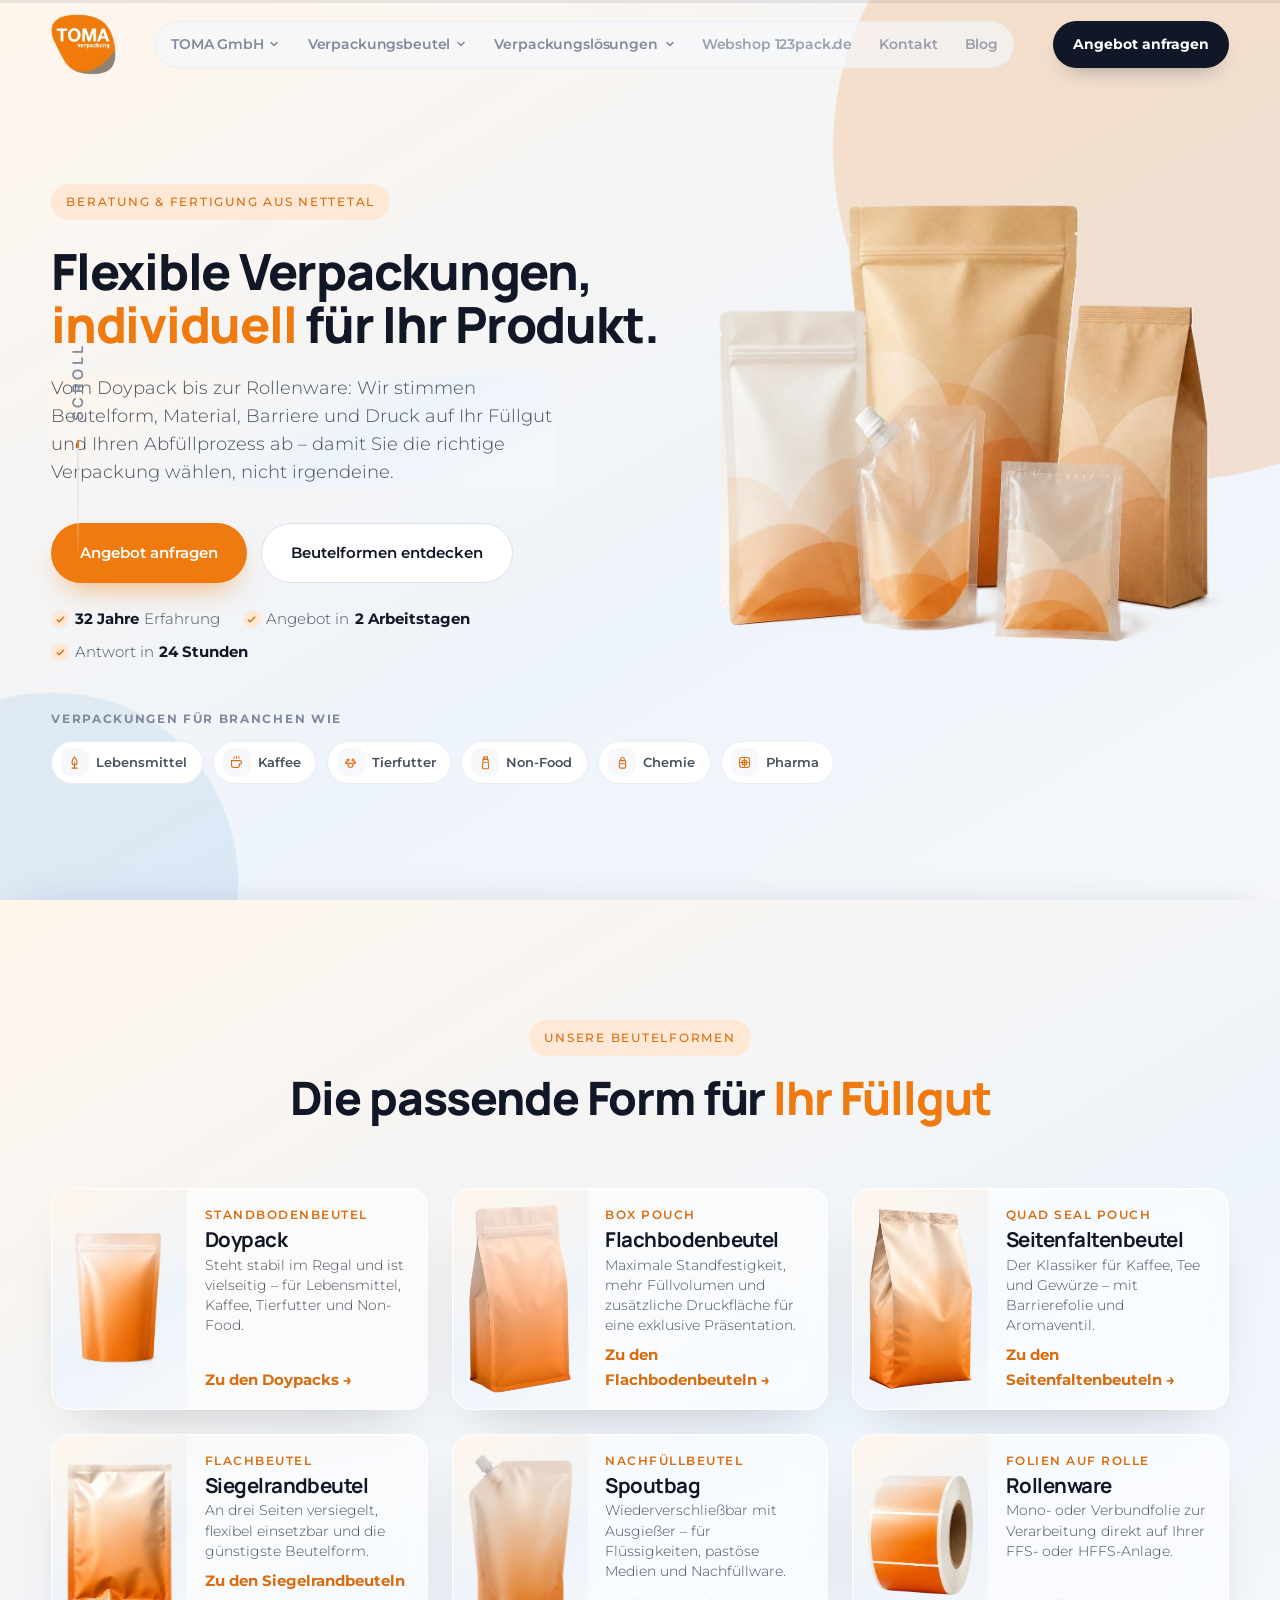
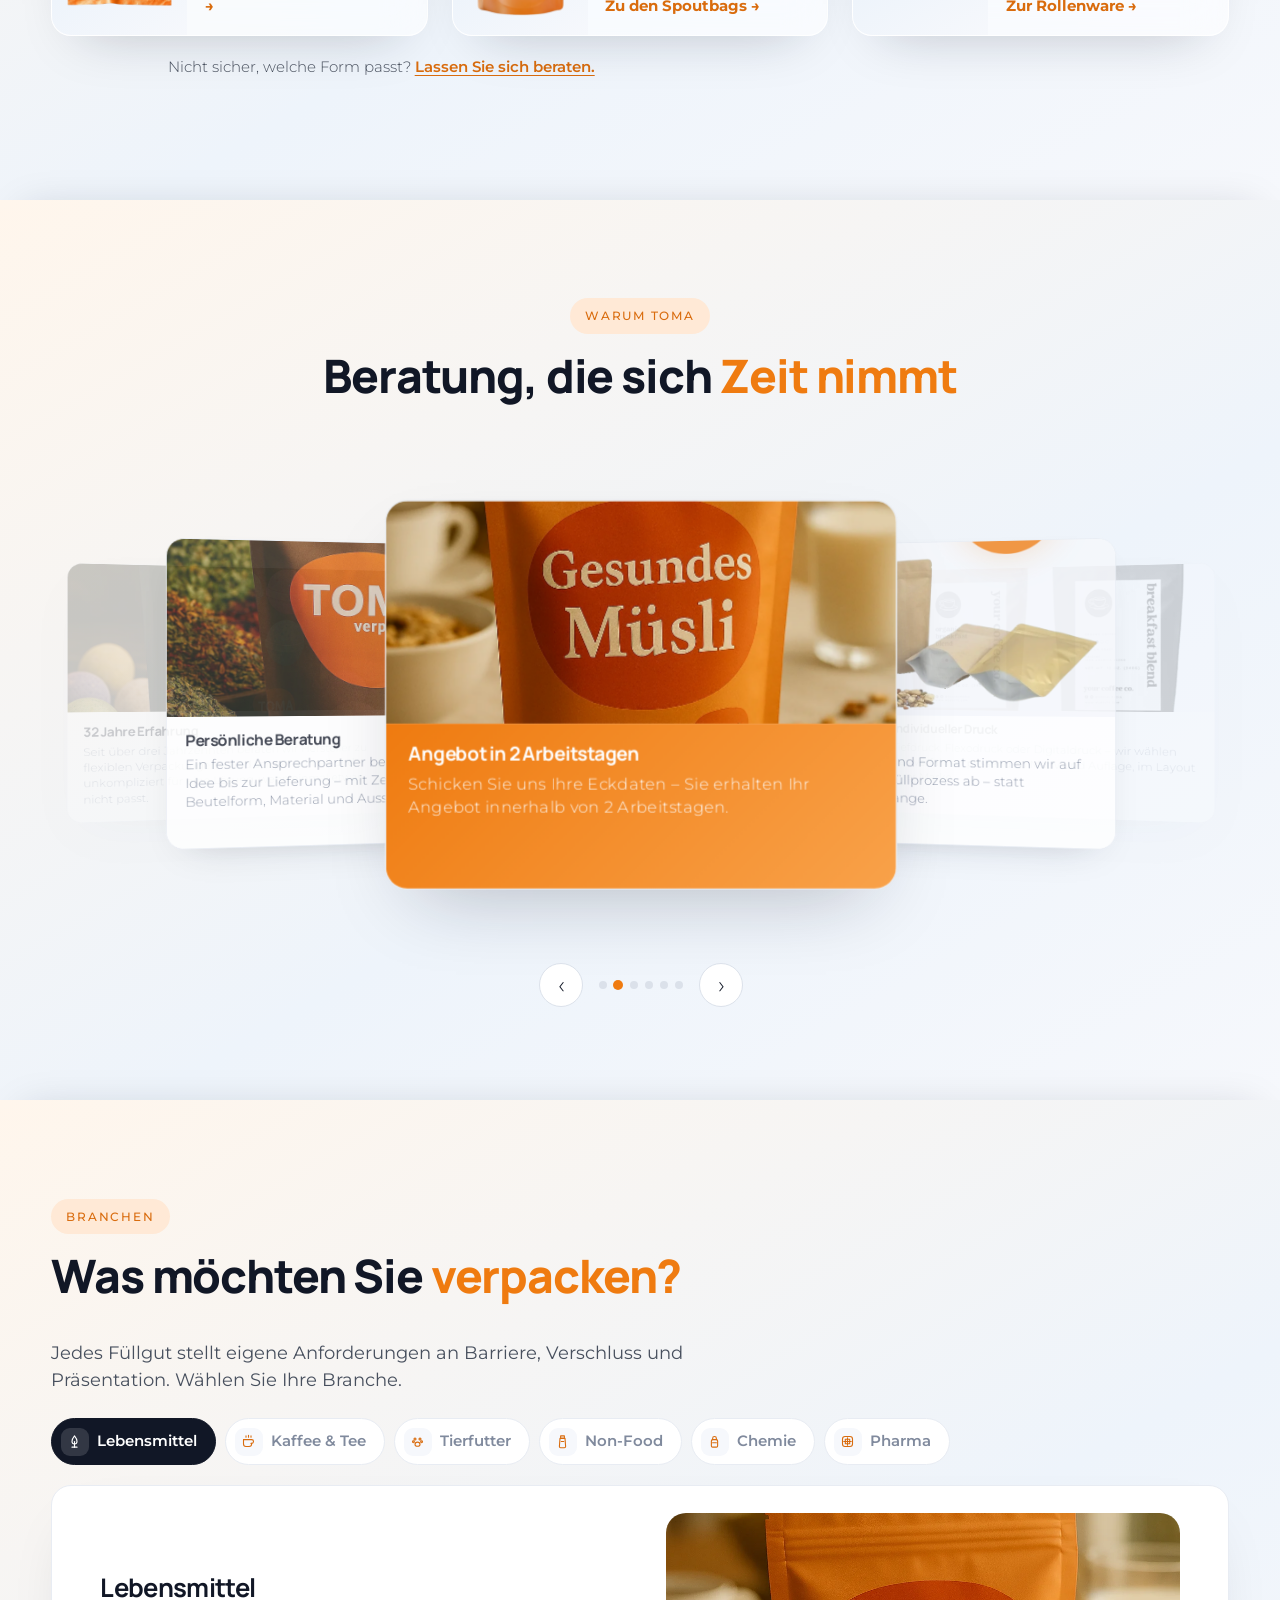
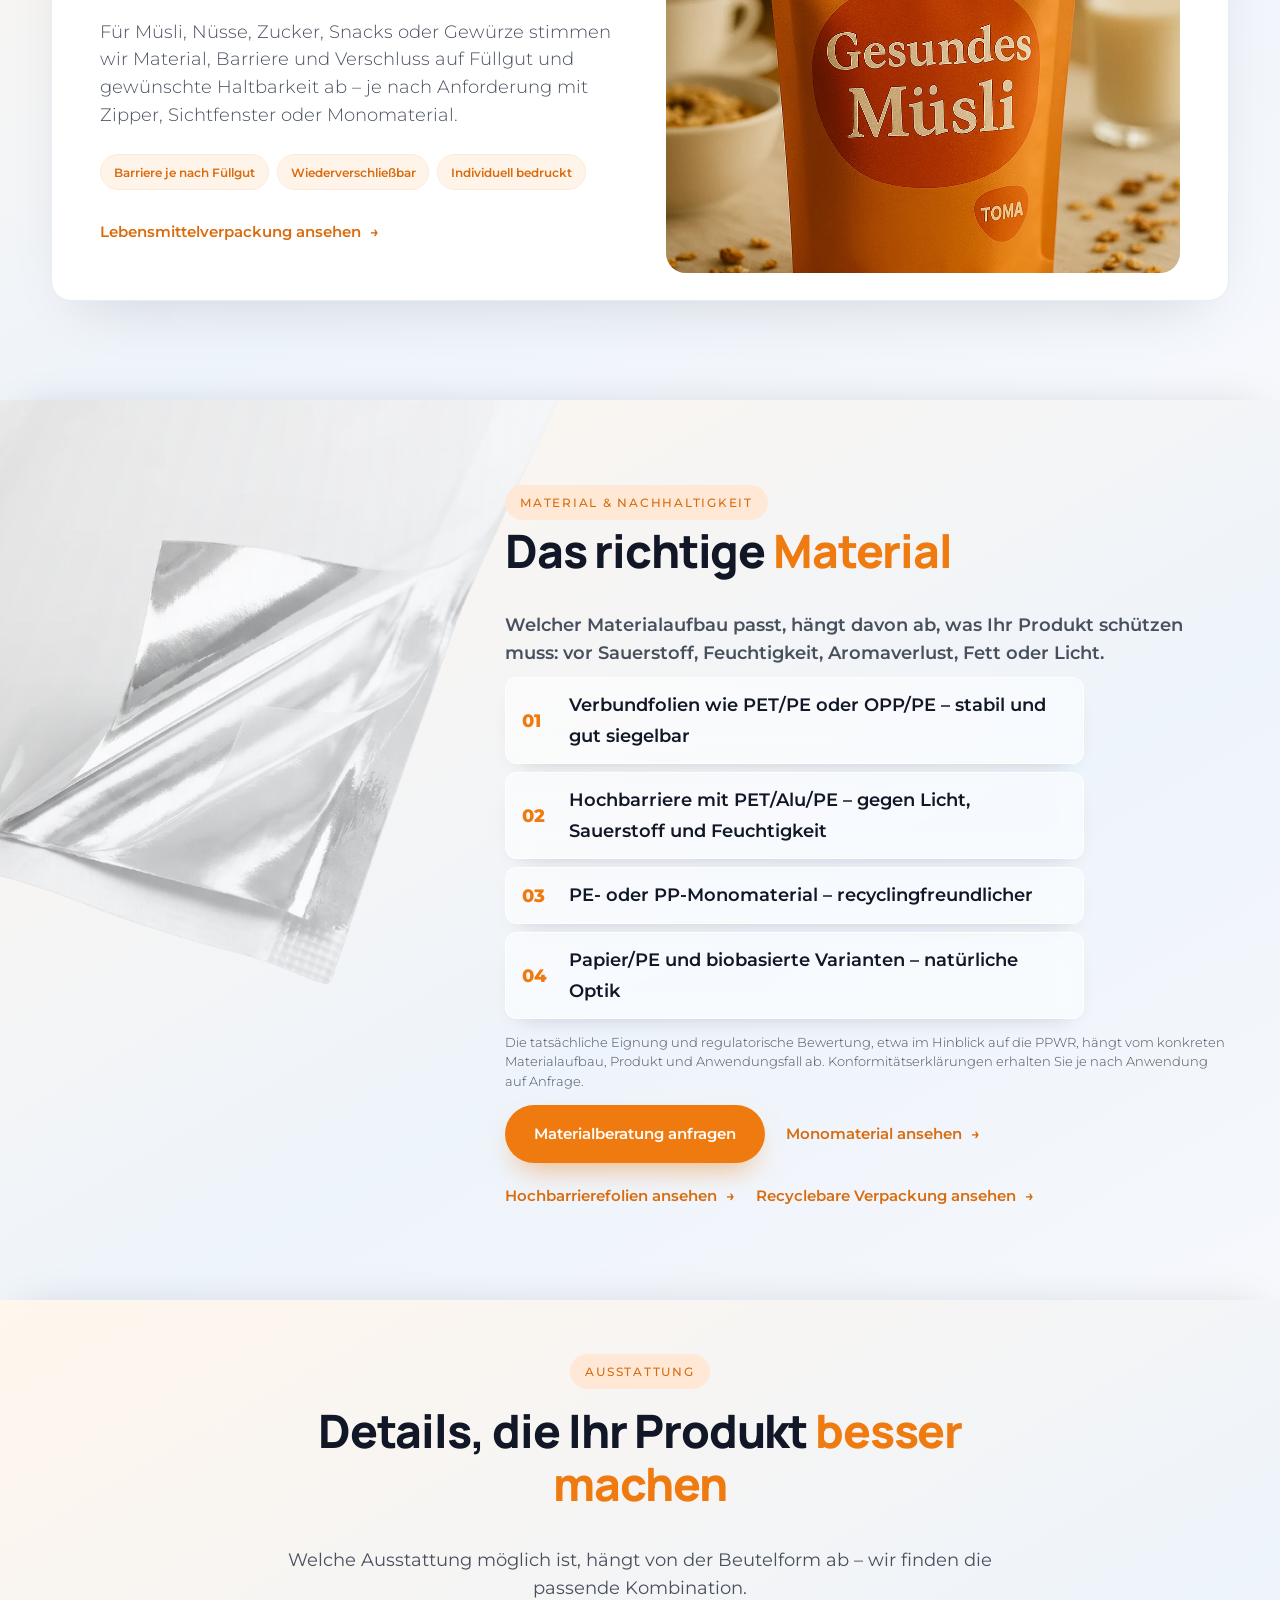
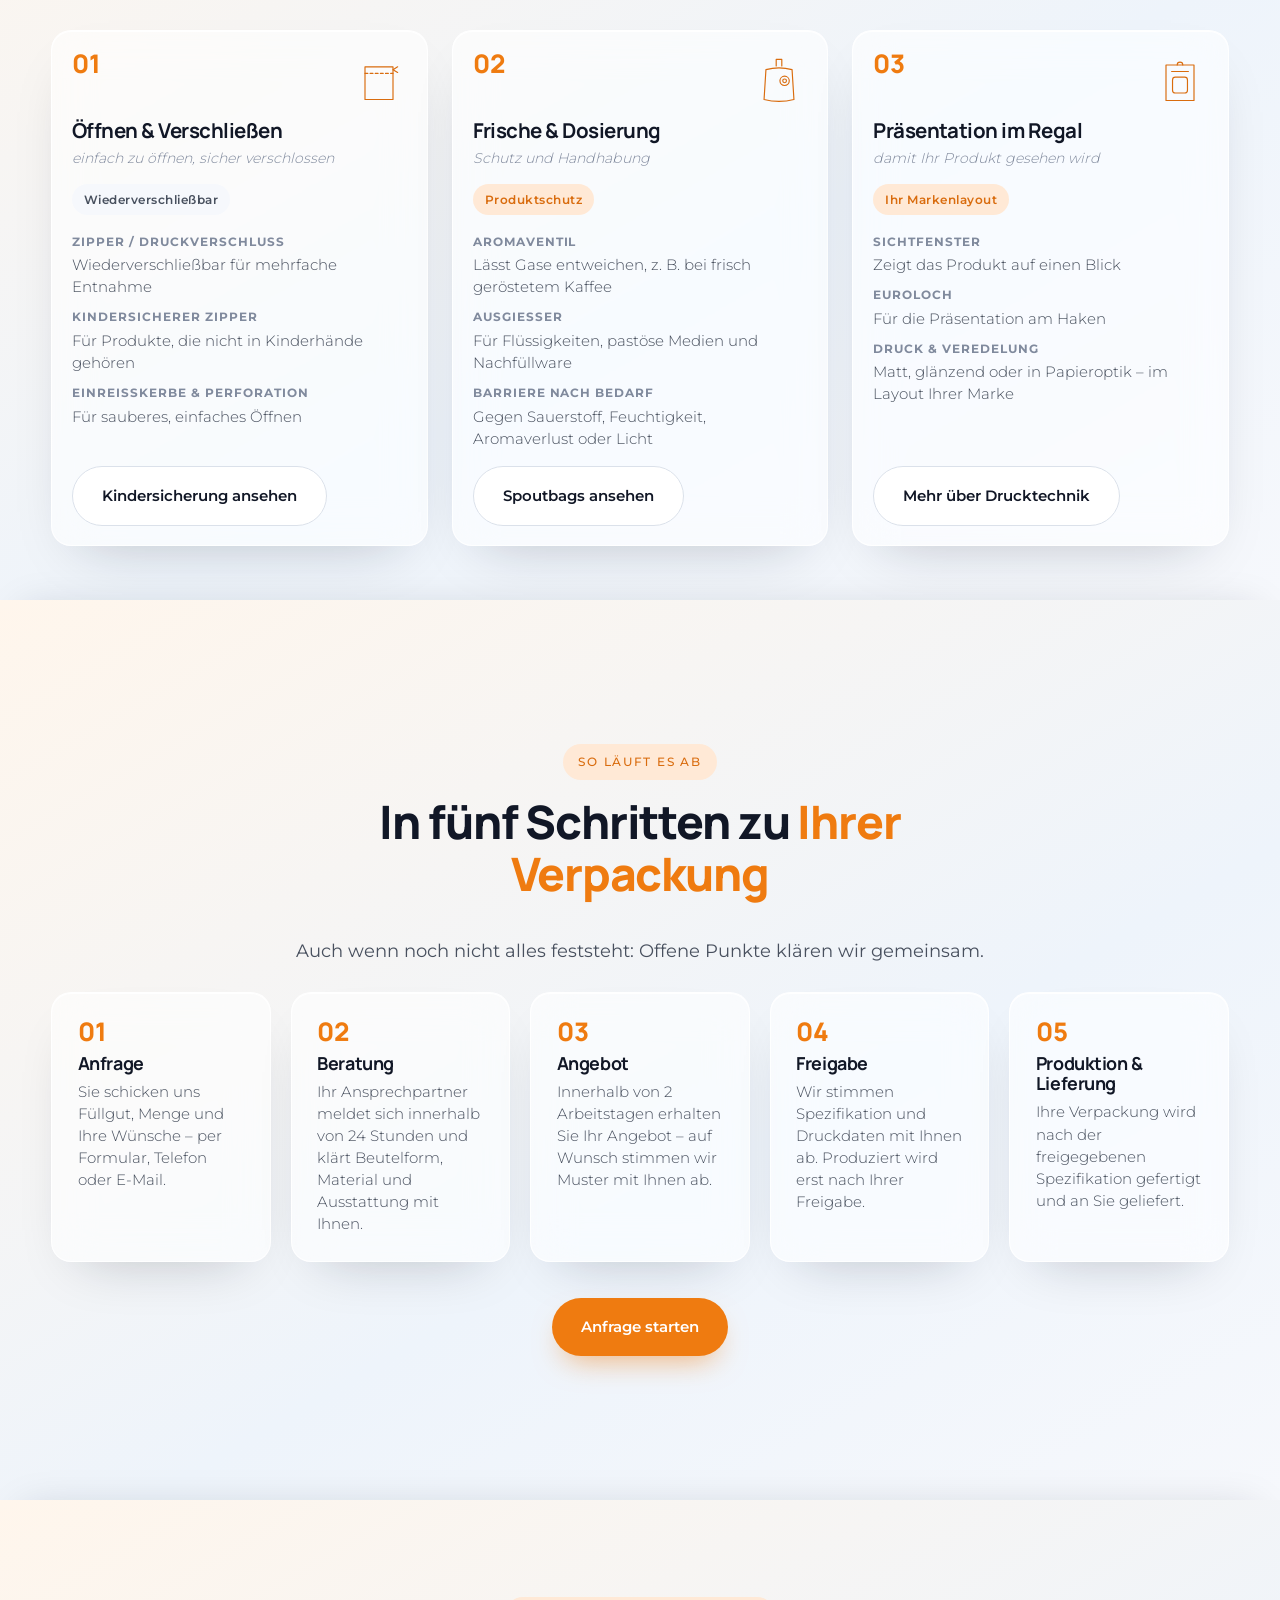
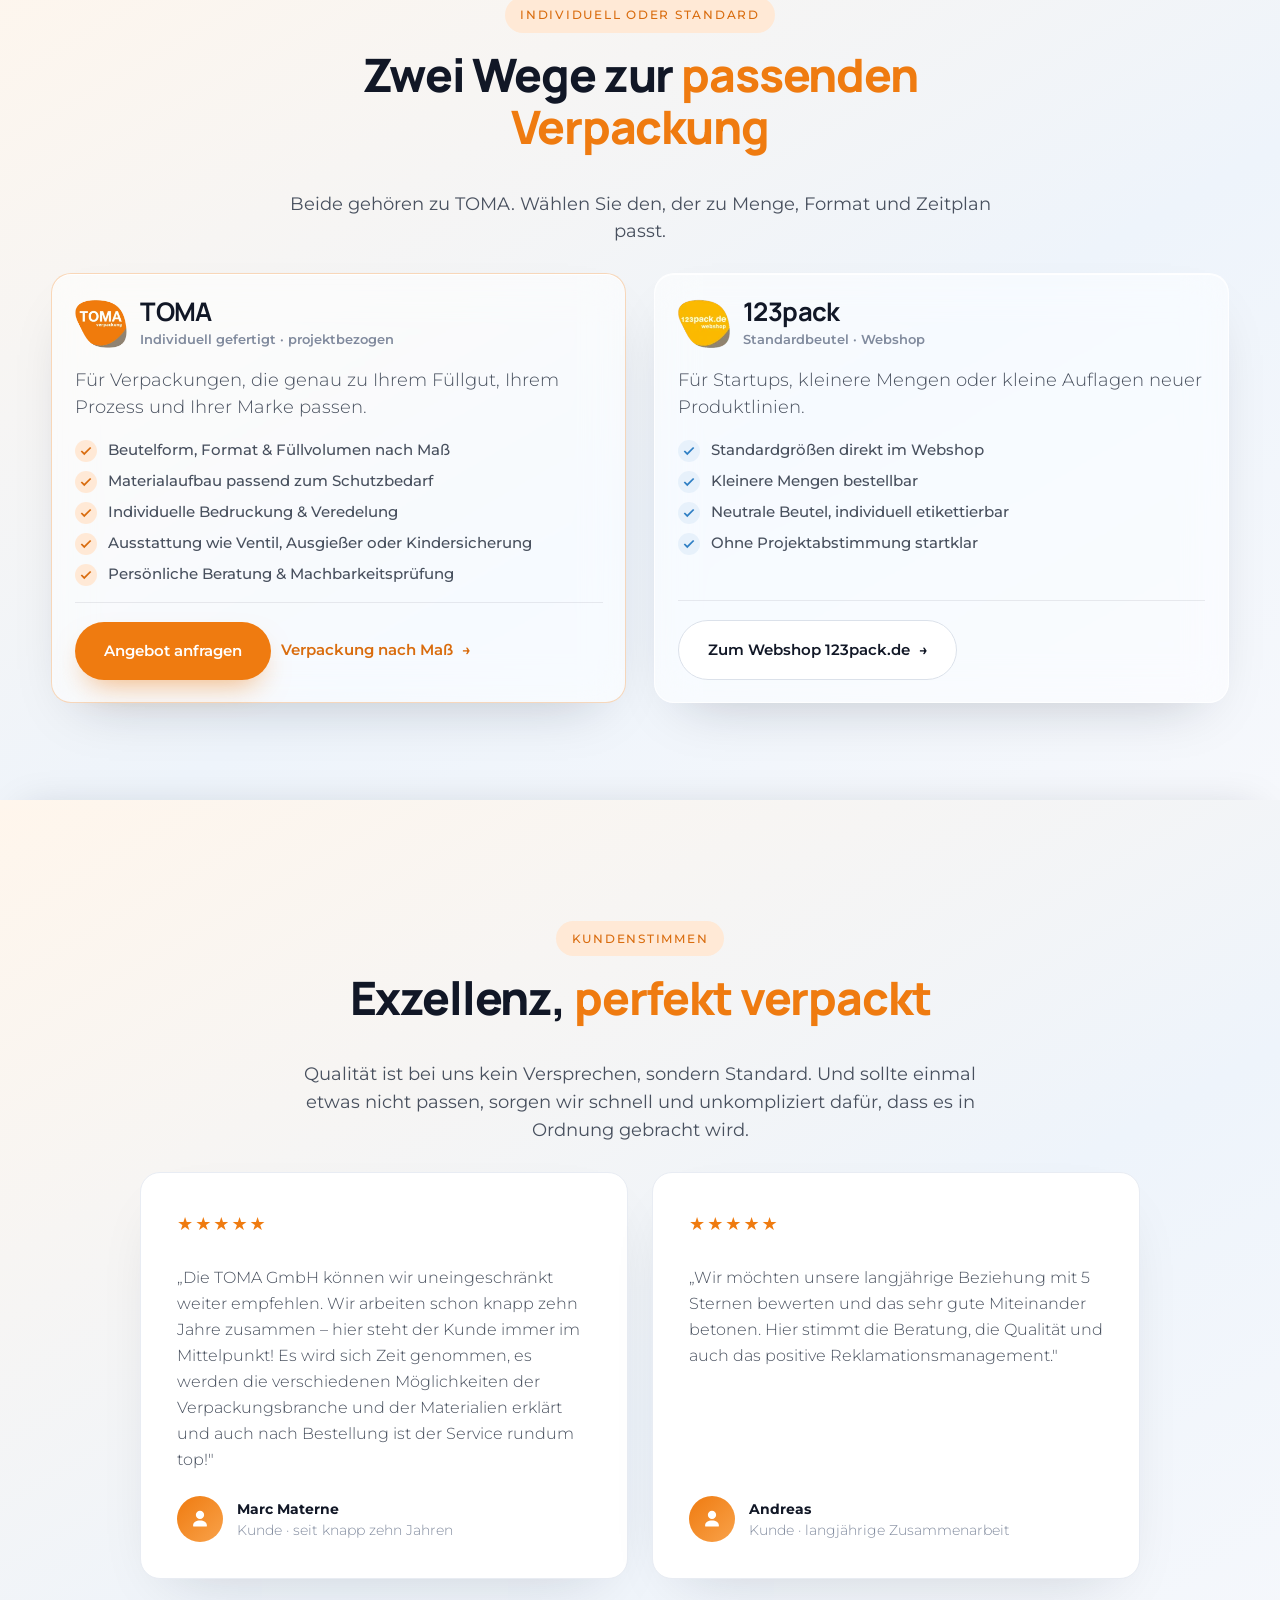
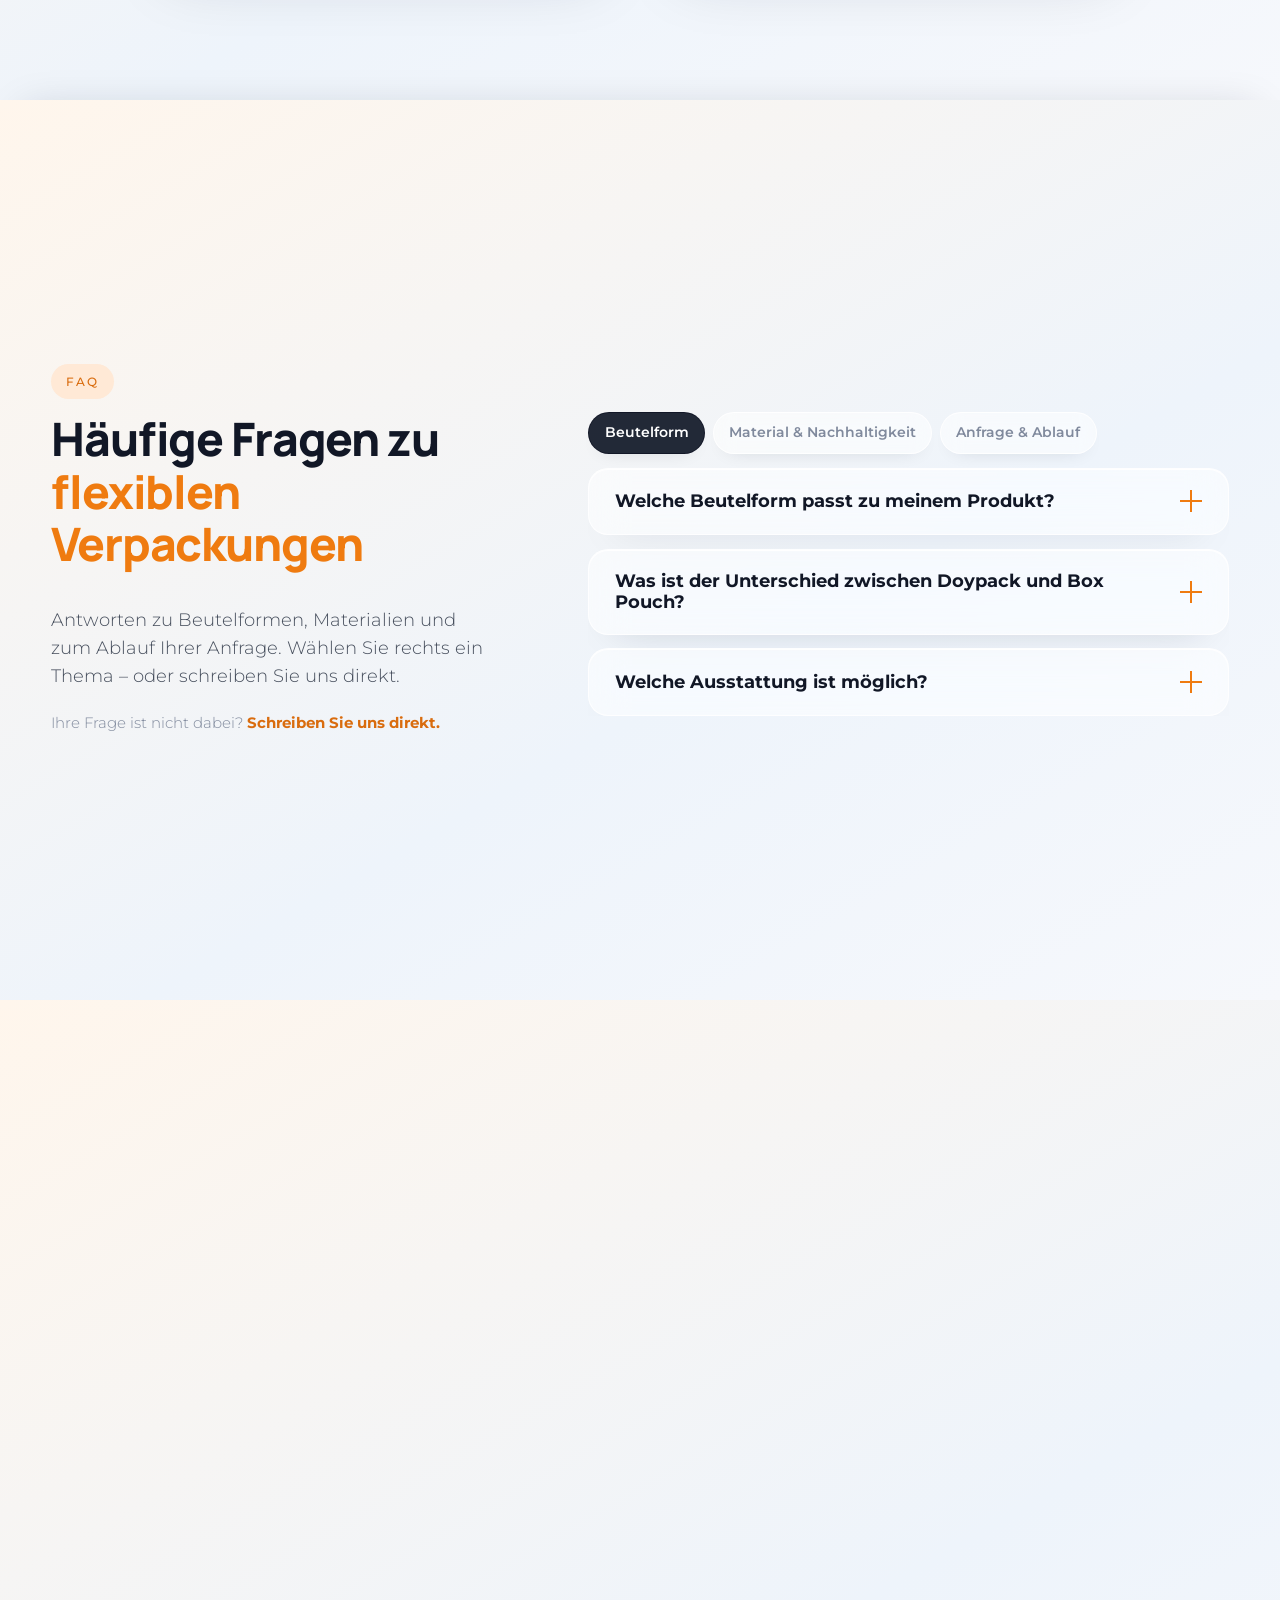
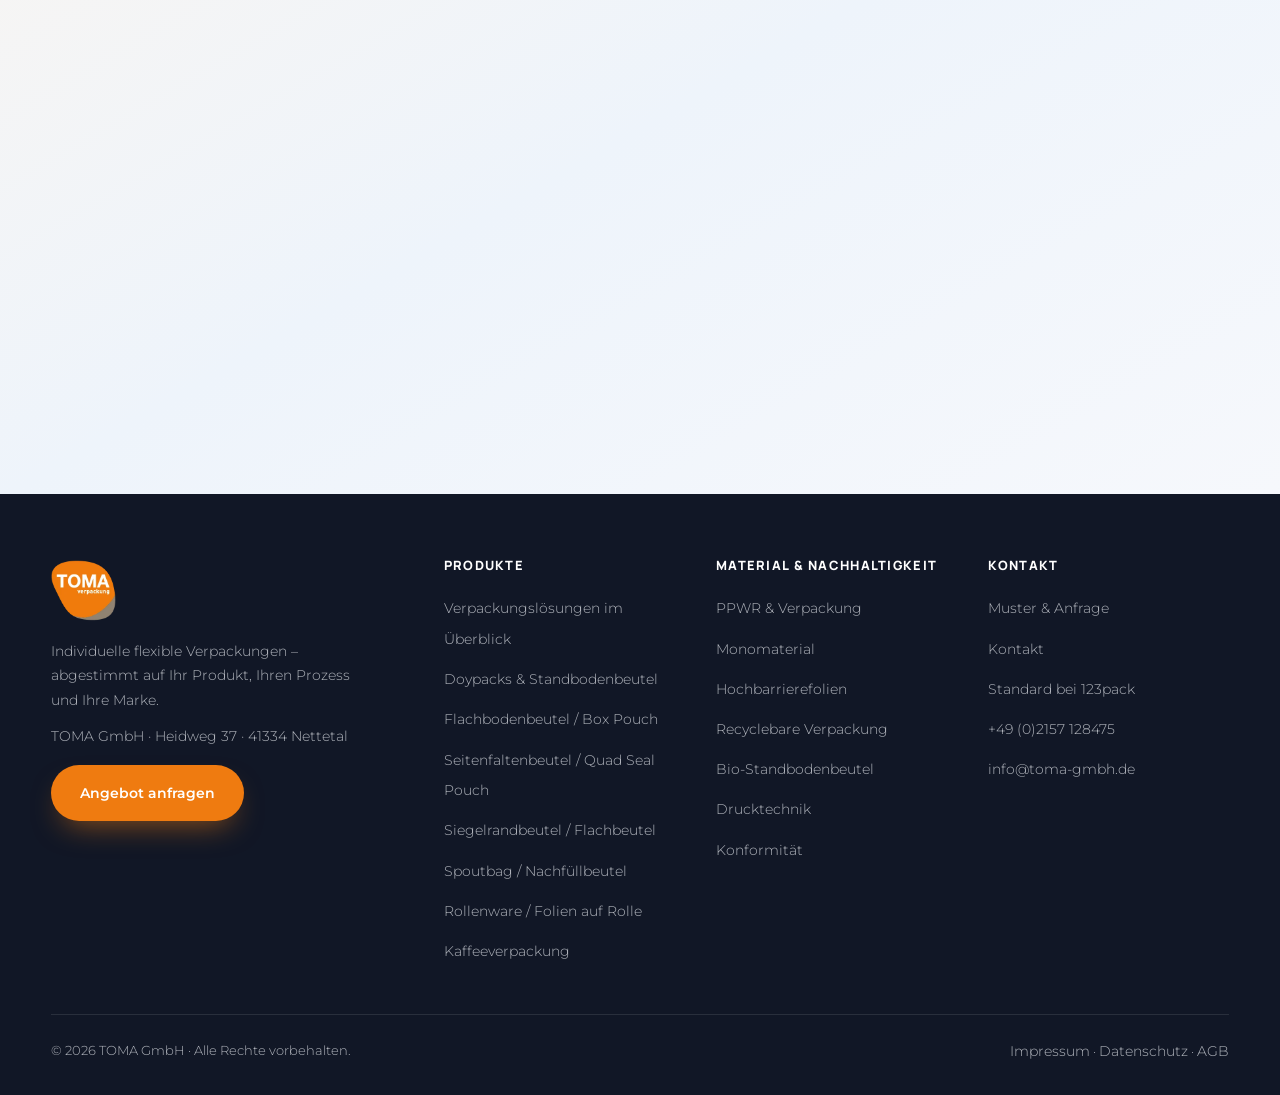
==== commit 8c1d56cd: "anpassungen" ====
--- a/index.html
+++ b/index.html
@@ -67,21 +67,40 @@
               </ul>
             </div>
           </li>
-          <li class="nav__item" data-nav-item>
+          <li class="nav__item nav__item--mega" data-nav-item>
             <button type="button" class="nav__trigger" aria-expanded="false" aria-controls="navSubBeutel">Verpackungsbeutel<svg class="nav__caret" viewBox="0 0 12 12" aria-hidden="true" focusable="false"><path d="M3 4.5 6 7.5l3-3"/></svg></button>
-            <div class="nav__dropdown nav__dropdown--wide" id="navSubBeutel">
-              <div class="nav__beutel">
+            <div class="nav__dropdown nav__mega" id="navSubBeutel">
+              <div class="nav__mega-grid nav__mega-grid--beutel">
+                <div class="nav__mega-intro">
+                  <span class="eyebrow">Verpackungsbeutel</span>
+                  <p class="nav__mega-title">Die passende <em>Beutelform</em> für Ihr Produkt</p>
+                  <p class="nav__mega-copy">Vom Standbodenbeutel bis zur Folie auf Rolle: Füllgut, Menge und Abfüllung entscheiden, welche Form passt. Wir beraten Sie persönlich.</p>
+                  <a class="btn btn--primary nav__mega-cta" href="#anfrage">Beratung anfragen</a>
+                </div>
+                <div class="nav__mega-col">
+                  <p class="nav__mega-heading" id="navMegaBeutel">Beutelformen</p>
+                  <p class="nav__mega-sub">Vom Standbodenbeutel bis zur Rolle</p>
+                  <ul class="nav__sublist nav__sublist--grid" aria-labelledby="navMegaBeutel">
+                    <li><a class="nav__sublink" href="doypack.html" data-preview-src="assets/doypack/doypack.webp"><b>Doypack</b><span>Standbodenbeutel</span></a></li>
+                    <li><a class="nav__sublink" href="flachbodenbeutel.html" data-preview-src="assets/flachbodenbeutel/flachbodenbeutel-neutral.webp"><b>Box Pouch</b><span>Flachbodenbeutel</span></a></li>
+                    <li><a class="nav__sublink" href="seitenfaltenbeutel.html" data-preview-src="assets/seitenfaltenbeutel/seitenfaltenbeutel-neutral.webp"><b>Quadro-Seal-Pouch</b><span>Seitenfaltenbeutel</span></a></li>
+                    <li><a class="nav__sublink" href="siegelrandbeutel.html" data-preview-src="assets/flachbeutel/flachbeutel-neutral.webp"><b>Siegelrandbeutel</b><span>Flachbeutel</span></a></li>
+                    <li><a class="nav__sublink" href="rollenware.html" data-preview-src="assets/rollenware/rollenware-neutral.webp"><b>Rollenware</b><span>Folien auf Rolle</span></a></li>
+                    <li><a class="nav__sublink" href="spoutbag.html" data-preview-src="assets/nachfuellbeutel/spoutbag-neutral.webp"><b>Spoutbag</b><span>Nachfüllbeutel</span></a></li>
+                  </ul>
+                </div>
+                <!-- Vorschau wechselt beim Hover/Fokus (nav-menu.js), Verlauf wie .nav__mega-intro -->
                 <figure class="nav__preview" aria-hidden="true">
                   <img src="assets/doypack/doypack.webp" width="1086" height="1448" alt="" loading="lazy" decoding="async" data-nav-preview-img />
                   <figcaption><b data-nav-preview-title>Doypack</b><span data-nav-preview-sub>Standbodenbeutel</span></figcaption>
                 </figure>
-                <ul class="nav__sublist nav__sublist--grid">
-                  <li><a class="nav__sublink" href="doypack.html" data-preview-src="assets/doypack/doypack.webp"><b>Doypack</b><span>Standbodenbeutel</span></a></li>
-                  <li><a class="nav__sublink" href="flachbodenbeutel.html" data-preview-src="assets/flachbodenbeutel/flachbodenbeutel-neutral.webp"><b>Box Pouch</b><span>Flachbodenbeutel</span></a></li>
-                  <li><a class="nav__sublink" href="seitenfaltenbeutel.html" data-preview-src="assets/seitenfaltenbeutel/seitenfaltenbeutel-neutral.webp"><b>Quadro-Seal-Pouch</b><span>Seitenfaltenbeutel</span></a></li>
-                  <li><a class="nav__sublink" href="siegelrandbeutel.html" data-preview-src="assets/flachbeutel/flachbeutel-neutral.webp"><b>Siegelrandbeutel</b><span>Flachbeutel</span></a></li>
-                  <li><a class="nav__sublink" href="rollenware.html" data-preview-src="assets/rollenware/rollenware-neutral.webp"><b>Rollenware</b><span>Folien auf Rolle</span></a></li>
-                  <li><a class="nav__sublink" href="spoutbag.html" data-preview-src="assets/nachfuellbeutel/spoutbag-neutral.webp"><b>Spoutbag</b><span>Nachfüllbeutel</span></a></li>
+              </div>
+              <div class="nav__mega-foot">
+                <span class="nav__mega-foot-label" id="navMegaBeutelMehr">Passend dazu</span>
+                <ul class="nav__mega-pills" aria-labelledby="navMegaBeutelMehr">
+                  <li><a href="verpackungsloesungen.html">Verpackungslösungen im Überblick</a></li>
+                  <li><a href="hochbarrierefolien.html">Hochbarrierefolien</a></li>
+                  <li><a href="ppmr.html">PPWR &amp; Verpackung</a></li>
                 </ul>
               </div>
             </div>
@@ -261,16 +280,13 @@
             </ul>
           </div>
 
-          <div class="hero__visual" data-hero="visual">
+          <!-- data-no-tilt: kein 3D-Kippen bei Hover (setupHeroTilt in main.js), das Schweben bleibt -->
+          <div class="hero__visual" data-hero="visual" data-no-tilt>
             <div class="media media--hero" data-hero-stage>
               <div class="hero__float" data-hero-float>
-                <img src="assets/doypack/doypack-hero.webp" width="1024" height="1536" alt="TOMA Doypack Standbodenbeutel – orangefarbene Premium-Verpackung mit individueller Bedruckung" fetchpriority="high" decoding="async" data-hero-img data-lw-field="hero.image" data-lw-type="image" />
+                <img src="assets/ppwr/ppwr-hero.webp" width="1213" height="1055" alt="Flexible Verpackungen von TOMA: Standbodenbeutel in Weiß und Kraftpapier, Seitenfaltenbeutel, transparenter Spoutbag und Siegelrandbeutel" fetchpriority="high" decoding="async" data-hero-img data-lw-field="hero.image" data-lw-type="image" />
               </div>
             </div>
-            <button type="button" class="hero__badge glass hero__badge--1 is-active" data-hero="badge" data-image="assets/doypack/doypack-hero.webp" data-alt="TOMA Doypack Standbodenbeutel – orangefarbene Premium-Verpackung mit individueller Bedruckung" aria-pressed="true"><span class="dot" aria-hidden="true"></span>Doypack</button>
-            <button type="button" class="hero__badge glass hero__badge--2" data-hero="badge" data-image="assets/doypack/aromaventil.webp" data-alt="Doypack mit Aromaventil für produktschützende Barriere" aria-pressed="false"><span class="dot" aria-hidden="true"></span>Aromaventil</button>
-            <button type="button" class="hero__badge glass hero__badge--3" data-hero="badge" data-image="assets/doypack/standbodenbeutel-ausgiesser.webp" data-alt="Doypack mit Ausgießer – Spoutbag für flüssige und pastöse Produkte" aria-pressed="false"><span class="dot" aria-hidden="true"></span>Spoutbag</button>
-            <button type="button" class="hero__badge glass hero__badge--4" data-hero="badge" data-image="assets/doypack/sichtfenster.webp" data-alt="Doypack mit Sichtfenster – Produktinhalt auf einen Blick erkennbar" aria-pressed="false"><span class="dot" aria-hidden="true"></span>Sichtfenster</button>
           </div>
         </div>
 
@@ -282,7 +298,7 @@
     </section>
 
     <!-- ============================ BEUTELFORMEN ============================ -->
-    <!-- Bilder: Box Pouch, Seitenfaltenbeutel und Siegelrandbeutel sind Platzhalter aus dem Doypack-Bestand -->
+    <!-- Bilder: dieselben neutralen Renderings wie in der Vorschau des Verpackungsbeutel-Menüs (.nav__preview) -->
     <section class="section products stack-panel" id="produkte" style="--stack-z: 2" aria-labelledby="products-title" data-lw-section="products">
       <div class="container--wide">
         <div class="section-head section-head--center" data-reveal>
@@ -291,7 +307,7 @@
         </div>
         <div class="products__grid">
           <article class="products__card" data-reveal>
-            <div class="products__media"><img src="assets/doypack/doypack-tee.webp" width="1024" height="1024" alt="TOMA-Doypack mit Tee und Kräutern" loading="lazy" decoding="async" /></div>
+            <div class="products__media"><img src="assets/doypack/doypack.webp" width="1086" height="1448" alt="Doypack / Standbodenbeutel" loading="lazy" decoding="async" /></div>
             <div class="products__body">
               <span class="products__alias">Standbodenbeutel</span>
               <h3>Doypack</h3>
@@ -300,7 +316,7 @@
             </div>
           </article>
           <article class="products__card" data-reveal>
-            <div class="products__media"><img src="assets/flachbodenbeutel/flachbodenbeutel-bedruckt.webp" width="810" height="1460" alt="Bedruckter Flachbodenbeutel / Box Pouch" loading="lazy" decoding="async" /></div>
+            <div class="products__media"><img src="assets/flachbodenbeutel/flachbodenbeutel-neutral.webp" width="813" height="1466" alt="Flachbodenbeutel / Box Pouch" loading="lazy" decoding="async" /></div>
             <div class="products__body">
               <span class="products__alias">Box Pouch</span>
               <h3>Flachbodenbeutel</h3>
@@ -309,7 +325,7 @@
             </div>
           </article>
           <article class="products__card" data-reveal>
-            <div class="products__media"><img src="assets/seitenfaltenbeutel/seitenfaltenbeutel-bedruckt.webp" width="859" height="1458" alt="Bedruckter Seitenfaltenbeutel" loading="lazy" decoding="async" /></div>
+            <div class="products__media"><img src="assets/seitenfaltenbeutel/seitenfaltenbeutel-neutral.webp" width="858" height="1457" alt="Seitenfaltenbeutel / Quad Seal Pouch" loading="lazy" decoding="async" /></div>
             <div class="products__body">
               <span class="products__alias">Quad Seal Pouch</span>
               <h3>Seitenfaltenbeutel</h3>
@@ -318,7 +334,7 @@
             </div>
           </article>
           <article class="products__card" data-reveal>
-            <div class="products__media"><img src="assets/flachbeutel/flachbeutel-bedruckt.webp" width="1029" height="1380" alt="Bedruckter Siegelrandbeutel / Flachbeutel" loading="lazy" decoding="async" /></div>
+            <div class="products__media"><img src="assets/flachbeutel/flachbeutel-neutral.webp" width="1033" height="1386" alt="Siegelrandbeutel / Flachbeutel" loading="lazy" decoding="async" /></div>
             <div class="products__body">
               <span class="products__alias">Flachbeutel</span>
               <h3>Siegelrandbeutel</h3>
@@ -327,7 +343,7 @@
             </div>
           </article>
           <article class="products__card" data-reveal>
-            <div class="products__media"><img src="assets/doypack/standbodenbeutel-ausgiesser.webp" width="638" height="1033" alt="Standbodenbeutel mit Ausgießer und Schraubkappe" loading="lazy" decoding="async" /></div>
+            <div class="products__media"><img src="assets/nachfuellbeutel/spoutbag-neutral.webp" width="907" height="1382" alt="Spoutbag / Nachfüllbeutel mit Ausgießer" loading="lazy" decoding="async" /></div>
             <div class="products__body">
               <span class="products__alias">Nachfüllbeutel</span>
               <h3>Spoutbag</h3>
@@ -336,7 +352,7 @@
             </div>
           </article>
           <article class="products__card" data-reveal>
-            <div class="products__media"><img src="assets/rollenware/rollenware-bedruckt.webp" width="1216" height="1389" alt="Bedruckte Rollenware – Folie auf Rolle" loading="lazy" decoding="async" /></div>
+            <div class="products__media"><img src="assets/rollenware/rollenware-neutral.webp" width="1219" height="1393" alt="Rollenware – Folie auf Rolle" loading="lazy" decoding="async" /></div>
             <div class="products__body">
               <span class="products__alias">Folien auf Rolle</span>
               <h3>Rollenware</h3>
--- a/css/tokens.css
+++ b/css/tokens.css
@@ -55,7 +55,7 @@
   --font-body: "Montserrat", "Segoe UI", system-ui, sans-serif;
   --font-mono: "IBM Plex Mono", ui-monospace, monospace;
 
-  --fs-h1: clamp(2.8rem, 5.4vw, 5.4rem);
+  --fs-h1: clamp(2.4rem, 3.9vw, 4rem); /* seitenübergreifend wie Verpackungslösungen */
   --fs-h2: clamp(2rem, 3.6vw, 3.6rem);
   --fs-h3: clamp(1.3rem, 2vw, 1.75rem);
   --fs-lead: 18px;
--- a/css/components.css
+++ b/css/components.css
@@ -197,32 +197,23 @@
   font-size: 0.9rem; font-weight: 500; line-height: 1.35;
   color: var(--color-text);
 }
-.nav__dropdown--wide { min-width: 680px; }
 .nav__sublist--grid { grid-template-columns: 1fr 1fr; }
 
-/* Verpackungsbeutel: Bildvorschau links, wechselt beim Hover/Fokus */
-.nav__beutel {
-  display: grid;
-  grid-template-columns: 210px minmax(0, 1fr);
-  gap: 0.4rem;
-  padding: 0.6rem;
-  background: #fff;
-  border: 1px solid var(--color-border);
-  border-radius: var(--radius-medium);
-  box-shadow: var(--shadow-float);
-}
-.nav__beutel .nav__sublist {
-  align-content: center;
-  padding: 0;
+/* Verpackungsbeutel: Megamenü wie Verpackungslösungen – Intro | Beutelformen | Bildvorschau
+   (wechselt beim Hover/Fokus, Verlauf wie .nav__mega-intro) */
+.nav__mega-grid.nav__mega-grid--beutel { grid-template-columns: 1.15fr 2fr 1fr; }
+.nav__mega-grid--beutel .nav__sublist {
+  align-content: start;
+  padding: 0; margin: 0 -0.8rem;
   background: none; border: 0; box-shadow: none;
 }
 .nav__preview {
   position: relative;
   margin: 0;
-  min-height: 230px;
+  min-height: 250px;
   border-radius: var(--radius-small);
   overflow: hidden;
-  background: var(--color-bg-warm);
+  background: var(--grad-section);
 }
 /* Ganzes Motiv zeigen: contain, unten Platz für die Bildunterschrift */
 .nav__preview img {
@@ -235,12 +226,11 @@
 .nav__preview figcaption {
   position: absolute; left: 0; right: 0; bottom: 0;
   display: grid; gap: 0.05rem;
-  padding: 2rem 0.9rem 0.8rem;
-  background: linear-gradient(to top, rgba(17, 23, 38, 0.72), rgba(17, 23, 38, 0));
-  color: #fff;
+  padding: 0 1rem 0.9rem;
+  color: var(--color-ink);
 }
 .nav__preview figcaption b { font-size: 0.95rem; font-weight: 700; }
-.nav__preview figcaption span { font-size: 0.78rem; opacity: 0.85; }
+.nav__preview figcaption span { font-size: 0.78rem; color: var(--color-text-muted); }
 .nav__sublink { transition: background var(--dur-fast), color var(--dur-fast); }
 .nav__sublink b { display: block; font-weight: 700; color: var(--color-ink); }
 .nav__sublink span { display: block; font-size: 0.8rem; color: var(--color-text-muted); }
@@ -637,6 +627,18 @@
 .hero h1 { margin-bottom: 1.5rem; }
 .hero h1 em { font-style: normal; color: var(--color-primary); }
 .hero h1 .line { display: block; }
+/* Synonyme im Titel (Doypack ▏ Standbodenbeutel): gestalteter Trennstrich statt Satzzeichen;
+   Screenreader/Suchmaschinen lesen stattdessen ein verstecktes Komma. Der Strich hängt ohne
+   Leerzeichen am ersten Namen – passt die Zeile nicht, bricht sie nach dem Strich um */
+.hero h1 .hero__sep {
+  display: inline-block;
+  width: 0.09em; height: 0.78em;
+  margin: 0 0.08em 0 0.3em;
+  vertical-align: -0.04em;
+  border-radius: 1px;
+  background: var(--color-primary);
+}
+.hero h1 .hero__name { white-space: nowrap; }
 .hero__sub { max-width: 42ch; margin-bottom: 2.25rem; }
 .hero__ctas { display: flex; flex-wrap: wrap; gap: 0.9rem; }
 
@@ -3261,15 +3263,16 @@
   position: relative;
   min-height: 150px;
   overflow: hidden;
-  background: var(--color-bg-warm);
-}
+  background: var(--grad-section);
+}
+/* Freigestellte Renderings wie in .nav__preview: ganzes Motiv mit etwas Luft */
 .products__media img {
   position: absolute;
-  inset: 0;
-  width: 100%;
-  height: 100%;
-  object-fit: cover;
-  object-position: center 30%;
+  inset: 0.8rem;
+  width: calc(100% - 1.6rem);
+  height: calc(100% - 1.6rem);
+  object-fit: contain;
+  object-position: center;
   transition: transform var(--dur-slow) var(--ease-out);
 }
 .products__card:hover .products__media img { transform: scale(1.05); }
@@ -3389,9 +3392,9 @@
 
 .footer .footer__address { margin-top: 0.75rem; }
 
-/* Niedrige Desktop-Viewports: Startseiten-Hero passt sonst nicht ins Stack-Panel */
+/* Niedrige Desktop-Viewports: Hero passt sonst nicht ins Stack-Panel (h1 auf allen Seiten gleich) */
 @media (max-height: 820px) {
-  html.is-stack-scroll[data-product="home"] .hero h1 { font-size: clamp(2.6rem, 8dvh, 4.4rem); margin-bottom: 1rem; }
+  html.is-stack-scroll .hero h1 { font-size: clamp(2.3rem, 7dvh, 3.8rem); margin-bottom: 1rem; }
   html.is-stack-scroll[data-product="home"] .hero__eyebrow { margin-bottom: 1rem; }
   html.is-stack-scroll[data-product="home"] .hero__sub { margin-bottom: 1.5rem; }
   html.is-stack-scroll .hero__trust { margin-top: 1rem; }
@@ -3421,8 +3424,11 @@
 
 /* Hero: breites Motiv (mehrere Beutel) statt Hochformat, H1 mit Unterzeile */
 html[data-product="ppmr"] .hero__grid { grid-template-columns: minmax(0, 52fr) minmax(0, 48fr); }
-html[data-product="ppmr"] .hero__float { aspect-ratio: 1213 / 1055; max-height: min(64svh, 640px); }
-html[data-product="ppmr"] .hero h1 { font-size: clamp(2.4rem, 4vw, 4rem); }
+/* Startseite teilt das Hero-Motiv der PPWR-Seite (Gruppe aus fünf Beutelformen, ohne Tags);
+   55 % Text, damit die Vertrauenszeile bei 1440 px einzeilig bleibt */
+html[data-product="home"] .hero__grid { grid-template-columns: minmax(0, 55fr) minmax(0, 45fr); }
+html[data-product="ppmr"] .hero__float,
+html[data-product="home"] .hero__float { aspect-ratio: 1213 / 1055; max-height: min(64svh, 640px); }
 /* Stichtage als Liste zwischen Fließtext und Buttons */
 html[data-product="ppmr"] .hero__sub { margin-bottom: 1.25rem; }
 html[data-product="ppmr"] .hero__trust--stack {
@@ -4031,7 +4037,6 @@
 html.is-stack-scroll .faq .ppwr-legal { margin-top: 1rem; }
 
 @media (max-height: 820px) {
-  html.is-stack-scroll[data-product="ppmr"] .hero h1 { font-size: clamp(2.3rem, 7dvh, 3.8rem); margin-bottom: 1rem; }
   html.is-stack-scroll[data-product="ppmr"] .hero__eyebrow { margin-bottom: 1rem; }
   html.is-stack-scroll[data-product="ppmr"] .hero__sub { margin-bottom: 1.5rem; }
   html.is-stack-scroll .ppwr-checks li { padding-block: 0.45rem; font-size: 0.92rem; }
@@ -4069,7 +4074,9 @@
   .ppwr-head-split > *,
   .section-head.ppwr-head-split p { grid-column: 1; grid-row: auto; }
   .section-head.ppwr-head-split p { margin-top: 1rem; }
-  html[data-product="ppmr"] .hero__grid { grid-template-columns: minmax(0, 1fr); }
+  html[data-product="ppmr"] .hero__grid,
+  html[data-product="home"] .hero__grid { grid-template-columns: minmax(0, 1fr); }
+  html[data-product="home"] .hero__visual { width: 100%; max-width: 600px; justify-self: center; }
   /* Infografik: Text + Beutel nebeneinander, Karten darunter zweispaltig */
   .ppwr-info__inner { grid-template-columns: minmax(0, 1fr) minmax(0, 1fr); row-gap: 2rem; }
   .ppwr-info__bottom { margin-right: 0; }
@@ -4099,8 +4106,8 @@
   .ppwr-band__cta { padding-left: 0; padding-top: 1.25rem; border-left: 0; border-top: 3px solid var(--color-primary); }
 }
 @media (max-width: 768px) {
-  html[data-product="ppmr"] .hero__visual { max-width: min(420px, 90vw); }
-  html[data-product="ppmr"] .hero h1 { font-size: var(--fs-h1); }
+  html[data-product="ppmr"] .hero__visual,
+  html[data-product="home"] .hero__visual { max-width: min(420px, 90vw); }
   /* Zeitstrahl senkrecht */
   .ppwr-roadmap { grid-template-columns: minmax(0, 1fr); gap: 1.75rem; }
   .ppwr-roadmap::before { left: 11px; right: auto; top: 12px; bottom: 12px; width: 2px; height: auto; background: linear-gradient(180deg, var(--color-primary) 0%, var(--color-primary) 55%, var(--color-primary-soft) 100%); }
@@ -4123,7 +4130,6 @@
    (.ppwr-split, .ppwr-callout, .ppwr-hacc, .apps, .products); hier nur Ergänzungen.
    ===================================================================== */
 html[data-product="verpackungsloesungen"] .hero__grid { grid-template-columns: minmax(0, 54fr) minmax(0, 46fr); }
-html[data-product="verpackungsloesungen"] .hero h1 { font-size: clamp(2.4rem, 3.9vw, 4rem); }
 
 /* Hero: Formen-Wähler – Bühne mit der gewählten Verpackungsart (Standardbilder der
    Produktseiten) und darunter eine Leiste, in der alle sechs Formen ihren Platz haben.
@@ -4340,7 +4346,6 @@
 html.is-stack-scroll #nachhaltigkeit .ppwr-props li { padding: 0.6rem 1rem; }
 
 @media (max-height: 820px) {
-  html.is-stack-scroll[data-product="verpackungsloesungen"] .hero h1 { font-size: clamp(2.3rem, 7dvh, 3.8rem); margin-bottom: 1rem; }
   html.is-stack-scroll[data-product="verpackungsloesungen"] .hero__eyebrow { margin-bottom: 1rem; }
   html.is-stack-scroll[data-product="verpackungsloesungen"] .hero__sub { margin-bottom: 1.5rem; }
   html.is-stack-scroll #ueberblick h2 { font-size: clamp(1.9rem, 5.6dvh, 2.8rem); }
@@ -4389,7 +4394,6 @@
   .vl-forms .hero__float { max-height: min(44svh, 400px); }
   .vl-forms__caption { bottom: 4%; min-width: 0; padding: 0.7rem 0.9rem 0.75rem; }
   .vl-forms__name { font-size: 1.05rem; }
-  html[data-product="verpackungsloesungen"] .hero h1 { font-size: var(--fs-h1); }
   html[data-product="verpackungsloesungen"] h2 { hyphens: auto; overflow-wrap: break-word; }
   /* Quadratische Illustration: Hinweiskarte unter statt auf dem Bild */
   .vl-photo .ppwr-photo__card { position: static; margin: 0.75rem; }
@@ -4414,7 +4418,6 @@
 
 /* Hero: quadratisches Freisteller-Motiv, Vorteile als Liste über den Buttons */
 html[data-product="hochbarrierefolien"] .hero__grid { grid-template-columns: minmax(0, 54fr) minmax(0, 46fr); }
-html[data-product="hochbarrierefolien"] .hero h1 { font-size: clamp(2.6rem, 4.6vw, 4.6rem); }
 html[data-product="hochbarrierefolien"] .hero__float { aspect-ratio: 1; max-height: min(66svh, 640px); }
 html.is-stack-scroll[data-product="hochbarrierefolien"] .hero__float { max-height: min(calc(100dvh - 12rem), 620px); }
 /* Orangener Kreis im Motiv (Optik wie .value-card__badge), Geschwister von .hero__float in
@@ -4603,7 +4606,6 @@
 }
 
 @media (max-height: 820px) {
-  html.is-stack-scroll[data-product="hochbarrierefolien"] .hero h1 { font-size: clamp(2.3rem, 7dvh, 3.8rem); margin-bottom: 1rem; }
   html.is-stack-scroll[data-product="hochbarrierefolien"] .hero__eyebrow { margin-bottom: 1rem; }
   html.is-stack-scroll[data-product="hochbarrierefolien"] .hero__sub { margin-bottom: 1rem; font-size: 1rem; }
   html.is-stack-scroll[data-product="hochbarrierefolien"] .hero__trust--stack { gap: 0.35rem; margin-bottom: 1.25rem; font-size: 0.95rem; }
@@ -4645,7 +4647,6 @@
   .variants__grid.hb-values { grid-template-columns: minmax(0, 1fr); }
 }
 @media (max-width: 768px) {
-  html[data-product="hochbarrierefolien"] .hero h1 { font-size: var(--fs-h1); }
   html[data-product="hochbarrierefolien"] h2 { hyphens: auto; overflow-wrap: break-word; }
   .hb-layers__panel img { aspect-ratio: 1; }
   .hb-stack__layer--outer,
